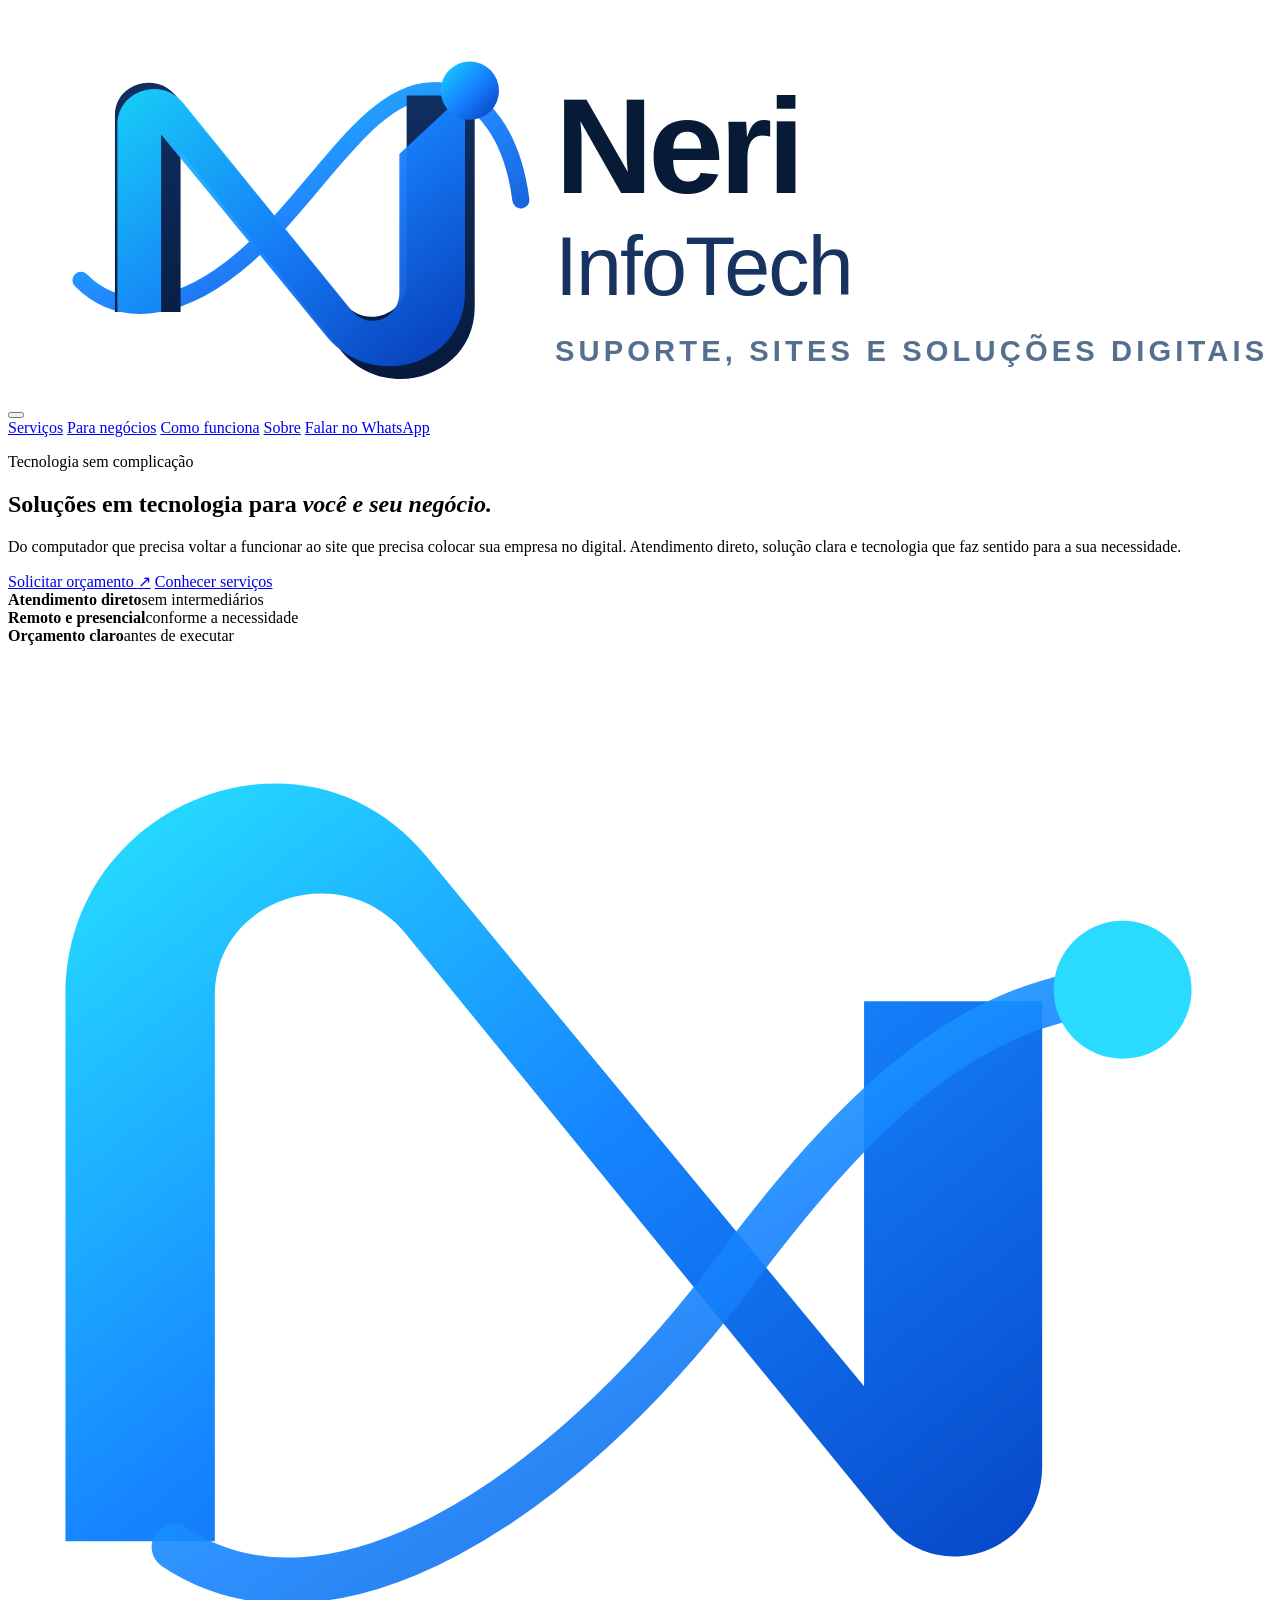
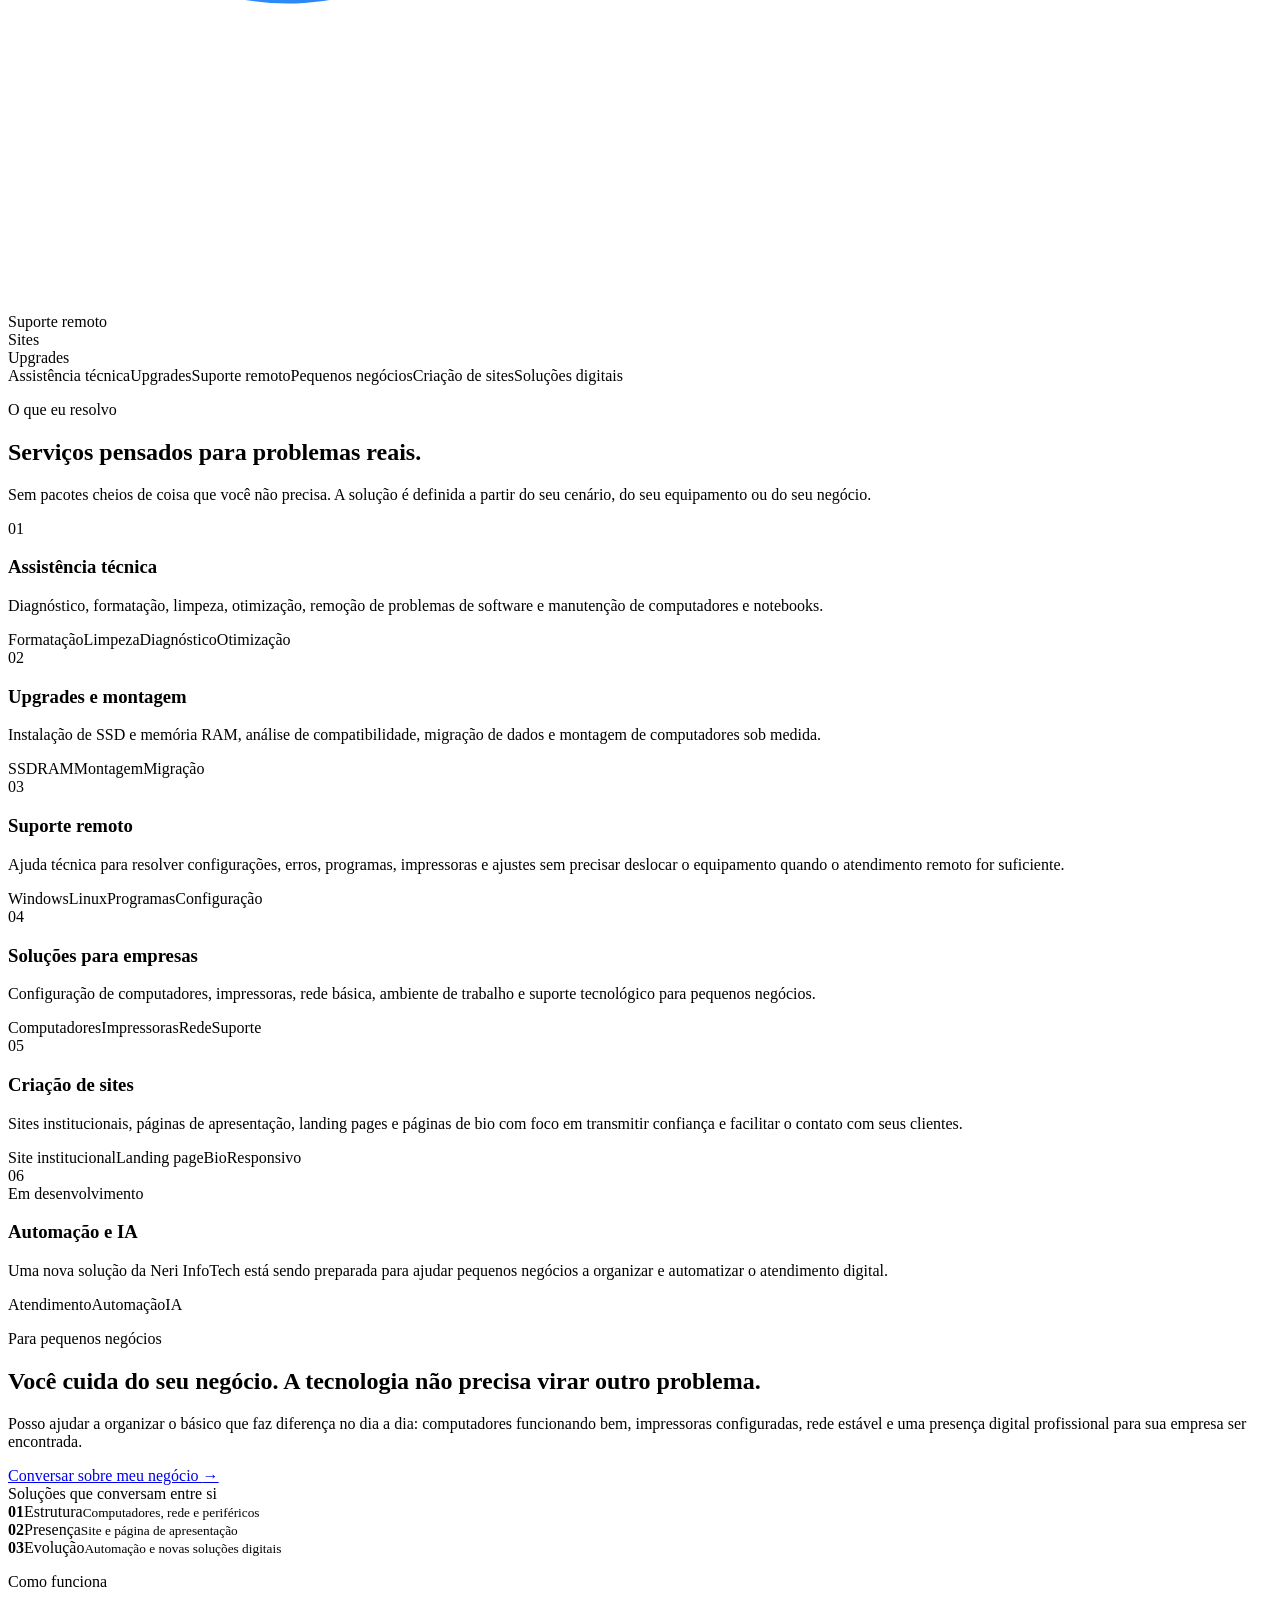
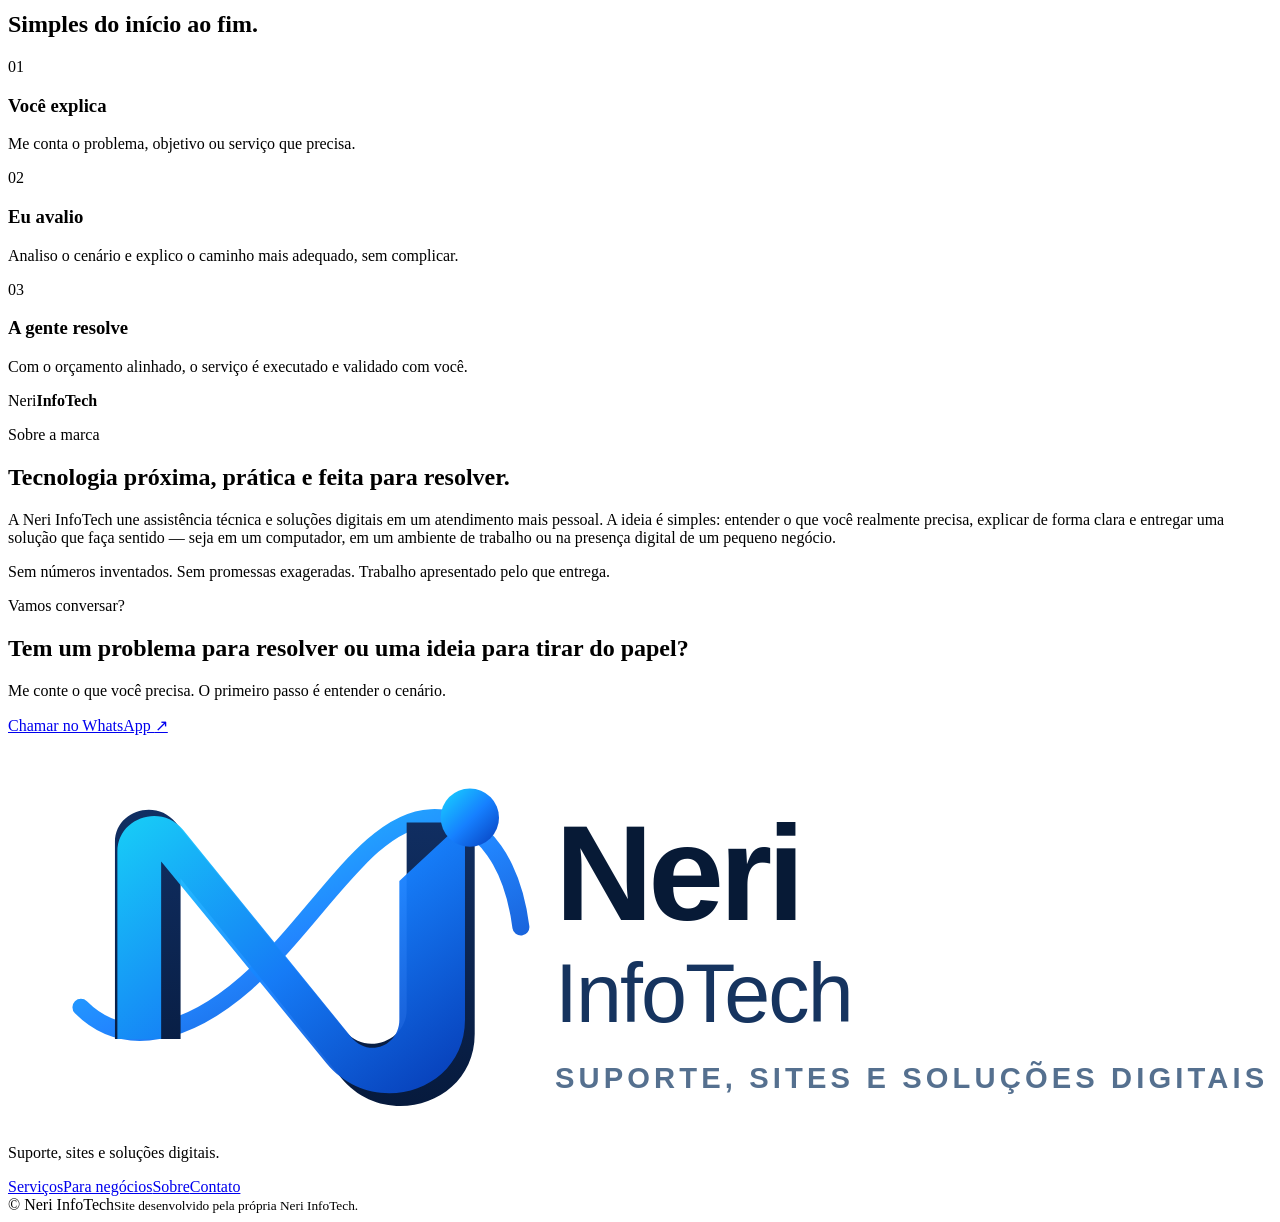
==== index.html @ f5962987 "feat: redesign Neri InfoTech homepage structure and content" ====
<!DOCTYPE html>
<html lang="pt-BR">
<head>
  <meta charset="UTF-8">
  <meta name="viewport" content="width=device-width, initial-scale=1.0">
  <title>Neri InfoTech | Suporte, sites e soluções digitais</title>
  <meta name="description" content="Assistência técnica, upgrades, suporte remoto, soluções para pequenos negócios e criação de sites. Tecnologia prática para você e seu negócio.">
  <meta name="theme-color" content="#07152f">
  <link rel="preconnect" href="https://fonts.googleapis.com">
  <link rel="preconnect" href="https://fonts.gstatic.com" crossorigin>
  <link href="https://fonts.googleapis.com/css2?family=Manrope:wght@400;500;600;700;800&family=Space+Grotesk:wght@500;600;700&display=swap" rel="stylesheet">
  <link rel="stylesheet" href="styles.css">
</head>
<body>
  <div class="scroll-progress" aria-hidden="true"></div>

  <header class="site-header" id="top">
    <div class="container nav-wrap">
      <a class="brand" href="#top" aria-label="Neri InfoTech - início">
        <img src="brand-mark.svg" alt="Neri InfoTech">
      </a>
      <button class="menu-toggle" aria-label="Abrir menu" aria-expanded="false">
        <span></span><span></span>
      </button>
      <nav class="nav" aria-label="Navegação principal">
        <a href="#servicos">Serviços</a>
        <a href="#negocios">Para negócios</a>
        <a href="#como-funciona">Como funciona</a>
        <a href="#sobre">Sobre</a>
        <a class="nav-cta" href="https://wa.me/5575999294419?text=Olá!%20Vi%20o%20site%20da%20Neri%20InfoTech%20e%20gostaria%20de%20conversar." target="_blank" rel="noopener">Falar no WhatsApp</a>
      </nav>
    </div>
  </header>

  <main>
    <section class="hero">
      <div class="hero-glow hero-glow-a" aria-hidden="true"></div>
      <div class="hero-glow hero-glow-b" aria-hidden="true"></div>
      <div class="container hero-grid">
        <div class="hero-copy reveal">
          <p class="eyebrow"><span></span> Tecnologia sem complicação</p>
          <h1>Soluções em tecnologia para <em>você e seu negócio.</em></h1>
          <p class="hero-text">Do computador que precisa voltar a funcionar ao site que precisa colocar sua empresa no digital. Atendimento direto, solução clara e tecnologia que faz sentido para a sua necessidade.</p>
          <div class="hero-actions">
            <a class="btn btn-primary" href="https://wa.me/5575999294419?text=Olá!%20Gostaria%20de%20solicitar%20um%20orçamento%20na%20Neri%20InfoTech." target="_blank" rel="noopener">Solicitar orçamento <span>↗</span></a>
            <a class="btn btn-ghost" href="#servicos">Conhecer serviços</a>
          </div>
          <div class="hero-meta" aria-label="Diferenciais">
            <div><strong>Atendimento direto</strong><span>sem intermediários</span></div>
            <div><strong>Remoto e presencial</strong><span>conforme a necessidade</span></div>
            <div><strong>Orçamento claro</strong><span>antes de executar</span></div>
          </div>
        </div>

        <div class="hero-visual reveal" data-delay="120">
          <div class="brand-orbit" aria-hidden="true">
            <div class="orbit-ring orbit-ring-1"></div>
            <div class="orbit-ring orbit-ring-2"></div>
            <div class="brand-core">
              <svg viewBox="0 0 220 220" role="img" aria-label="Símbolo Neri InfoTech">
                <defs>
                  <linearGradient id="heroN" x1="0" x2="1" y1="0" y2="1">
                    <stop offset="0" stop-color="#27e5ff"/>
                    <stop offset=".5" stop-color="#1685ff"/>
                    <stop offset="1" stop-color="#0647c8"/>
                  </linearGradient>
                </defs>
                <path d="M36 156V61c0-17 22-24 33-11l84 103c9 11 27 5 27-10V62h-31v67L73 37C52 11 10 27 10 61v95z" fill="url(#heroN)"/>
                <path d="M29 157c27 18 67-8 96-46 23-31 43-50 70-51" fill="none" stroke="url(#heroN)" stroke-width="8" stroke-linecap="round" opacity=".9"/>
                <circle cx="194" cy="60" r="12" fill="#28dbff"/>
              </svg>
            </div>
            <div class="float-chip chip-a">Suporte remoto</div>
            <div class="float-chip chip-b">Sites</div>
            <div class="float-chip chip-c">Upgrades</div>
          </div>
        </div>
      </div>
    </section>

    <section class="signal-strip" aria-label="Áreas de atuação">
      <div class="container signal-track">
        <span>Assistência técnica</span><i></i><span>Upgrades</span><i></i><span>Suporte remoto</span><i></i><span>Pequenos negócios</span><i></i><span>Criação de sites</span><i></i><span>Soluções digitais</span>
      </div>
    </section>

    <section class="section services" id="servicos">
      <div class="container">
        <div class="section-head reveal">
          <div><p class="eyebrow"><span></span> O que eu resolvo</p><h2>Serviços pensados para problemas reais.</h2></div>
          <p>Sem pacotes cheios de coisa que você não precisa. A solução é definida a partir do seu cenário, do seu equipamento ou do seu negócio.</p>
        </div>

        <div class="service-list">
          <article class="service-row reveal">
            <div class="service-number">01</div>
            <div class="service-main"><h3>Assistência técnica</h3><p>Diagnóstico, formatação, limpeza, otimização, remoção de problemas de software e manutenção de computadores e notebooks.</p></div>
            <div class="service-tags"><span>Formatação</span><span>Limpeza</span><span>Diagnóstico</span><span>Otimização</span></div>
          </article>
          <article class="service-row reveal">
            <div class="service-number">02</div>
            <div class="service-main"><h3>Upgrades e montagem</h3><p>Instalação de SSD e memória RAM, análise de compatibilidade, migração de dados e montagem de computadores sob medida.</p></div>
            <div class="service-tags"><span>SSD</span><span>RAM</span><span>Montagem</span><span>Migração</span></div>
          </article>
          <article class="service-row reveal">
            <div class="service-number">03</div>
            <div class="service-main"><h3>Suporte remoto</h3><p>Ajuda técnica para resolver configurações, erros, programas, impressoras e ajustes sem precisar deslocar o equipamento quando o atendimento remoto for suficiente.</p></div>
            <div class="service-tags"><span>Windows</span><span>Linux</span><span>Programas</span><span>Configuração</span></div>
          </article>
          <article class="service-row reveal">
            <div class="service-number">04</div>
            <div class="service-main"><h3>Soluções para empresas</h3><p>Configuração de computadores, impressoras, rede básica, ambiente de trabalho e suporte tecnológico para pequenos negócios.</p></div>
            <div class="service-tags"><span>Computadores</span><span>Impressoras</span><span>Rede</span><span>Suporte</span></div>
          </article>
          <article class="service-row reveal">
            <div class="service-number">05</div>
            <div class="service-main"><h3>Criação de sites</h3><p>Sites institucionais, páginas de apresentação, landing pages e páginas de bio com foco em transmitir confiança e facilitar o contato com seus clientes.</p></div>
            <div class="service-tags"><span>Site institucional</span><span>Landing page</span><span>Bio</span><span>Responsivo</span></div>
          </article>
          <article class="service-row reveal future-row">
            <div class="service-number">06</div>
            <div class="service-main"><div class="coming">Em desenvolvimento</div><h3>Automação e IA</h3><p>Uma nova solução da Neri InfoTech está sendo preparada para ajudar pequenos negócios a organizar e automatizar o atendimento digital.</p></div>
            <div class="service-tags"><span>Atendimento</span><span>Automação</span><span>IA</span></div>
          </article>
        </div>
      </div>
    </section>

    <section class="section business" id="negocios">
      <div class="container business-grid">
        <div class="business-copy reveal">
          <p class="eyebrow light"><span></span> Para pequenos negócios</p>
          <h2>Você cuida do seu negócio. A tecnologia não precisa virar outro problema.</h2>
          <p>Posso ajudar a organizar o básico que faz diferença no dia a dia: computadores funcionando bem, impressoras configuradas, rede estável e uma presença digital profissional para sua empresa ser encontrada.</p>
          <a class="text-link" href="https://wa.me/5575999294419?text=Olá!%20Tenho%20um%20pequeno%20negócio%20e%20quero%20entender%20como%20a%20Neri%20InfoTech%20pode%20me%20ajudar." target="_blank" rel="noopener">Conversar sobre meu negócio <span>→</span></a>
        </div>
        <div class="business-panel reveal" data-delay="100">
          <div class="panel-top"><span class="status-dot"></span> Soluções que conversam entre si</div>
          <div class="panel-flow">
            <div><b>01</b><span>Estrutura</span><small>Computadores, rede e periféricos</small></div>
            <div><b>02</b><span>Presença</span><small>Site e página de apresentação</small></div>
            <div><b>03</b><span>Evolução</span><small>Automação e novas soluções digitais</small></div>
          </div>
        </div>
      </div>
    </section>

    <section class="section process" id="como-funciona">
      <div class="container">
        <div class="section-head compact reveal"><div><p class="eyebrow"><span></span> Como funciona</p><h2>Simples do início ao fim.</h2></div></div>
        <div class="process-grid">
          <div class="process-item reveal"><span>01</span><h3>Você explica</h3><p>Me conta o problema, objetivo ou serviço que precisa.</p></div>
          <div class="process-item reveal" data-delay="70"><span>02</span><h3>Eu avalio</h3><p>Analiso o cenário e explico o caminho mais adequado, sem complicar.</p></div>
          <div class="process-item reveal" data-delay="140"><span>03</span><h3>A gente resolve</h3><p>Com o orçamento alinhado, o serviço é executado e validado com você.</p></div>
        </div>
      </div>
    </section>

    <section class="section about" id="sobre">
      <div class="container about-grid">
        <div class="about-kicker reveal"><span>Neri</span><strong>InfoTech</strong></div>
        <div class="about-copy reveal">
          <p class="eyebrow"><span></span> Sobre a marca</p>
          <h2>Tecnologia próxima, prática e feita para resolver.</h2>
          <p>A Neri InfoTech une assistência técnica e soluções digitais em um atendimento mais pessoal. A ideia é simples: entender o que você realmente precisa, explicar de forma clara e entregar uma solução que faça sentido — seja em um computador, em um ambiente de trabalho ou na presença digital de um pequeno negócio.</p>
          <p class="about-note">Sem números inventados. Sem promessas exageradas. Trabalho apresentado pelo que entrega.</p>
        </div>
      </div>
    </section>

    <section class="section cta-section" id="contato">
      <div class="container cta-card reveal">
        <div>
          <p class="eyebrow light"><span></span> Vamos conversar?</p>
          <h2>Tem um problema para resolver ou uma ideia para tirar do papel?</h2>
        </div>
        <div class="cta-side">
          <p>Me conte o que você precisa. O primeiro passo é entender o cenário.</p>
          <a class="btn btn-light" href="https://wa.me/5575999294419?text=Olá!%20Vi%20o%20site%20da%20Neri%20InfoTech%20e%20quero%20solicitar%20um%20orçamento." target="_blank" rel="noopener">Chamar no WhatsApp <span>↗</span></a>
        </div>
      </div>
    </section>
  </main>

  <footer class="footer">
    <div class="container footer-grid">
      <div class="footer-brand"><img src="brand-mark.svg" alt="Neri InfoTech"><p>Suporte, sites e soluções digitais.</p></div>
      <div class="footer-links"><a href="#servicos">Serviços</a><a href="#negocios">Para negócios</a><a href="#sobre">Sobre</a><a href="#contato">Contato</a></div>
      <div class="footer-copy"><span>© <span id="year"></span> Neri InfoTech</span><small>Site desenvolvido pela própria Neri InfoTech.</small></div>
    </div>
  </footer>

  <script src="script.js"></script>
</body>
</html>
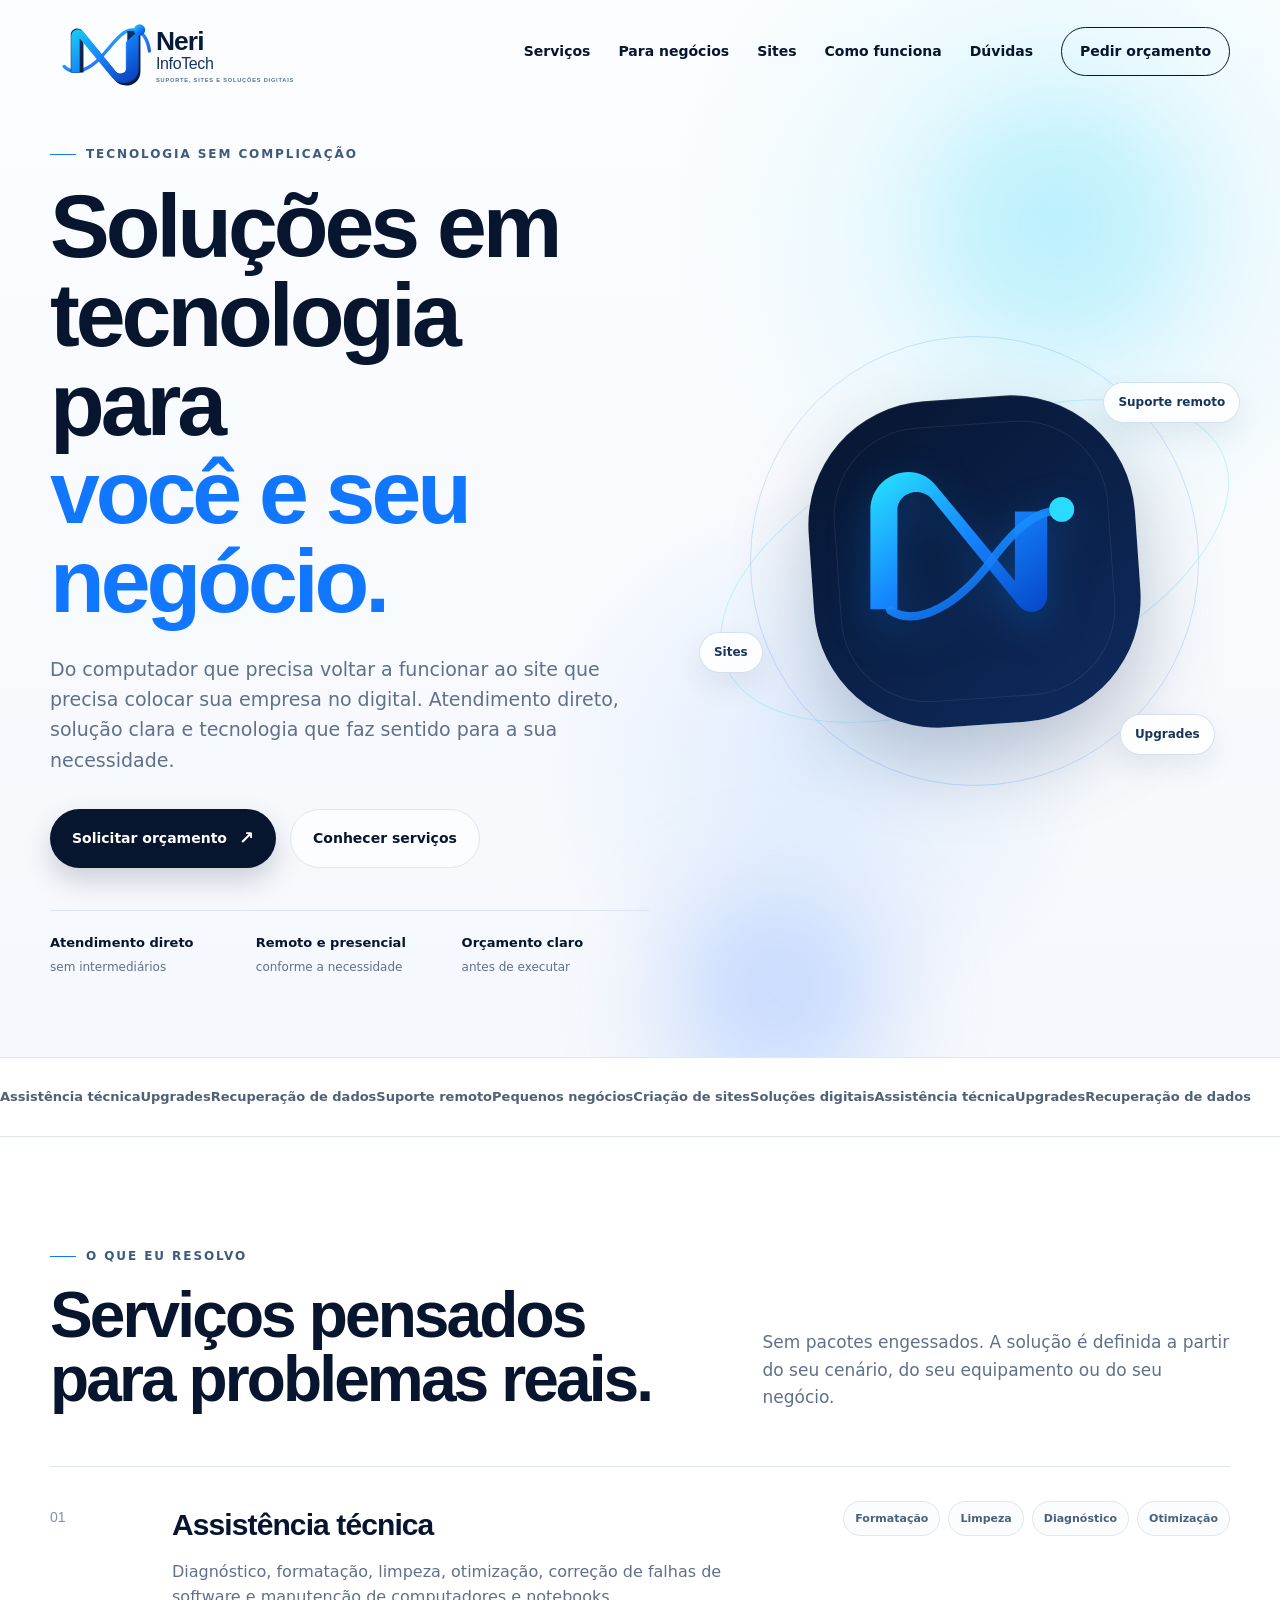
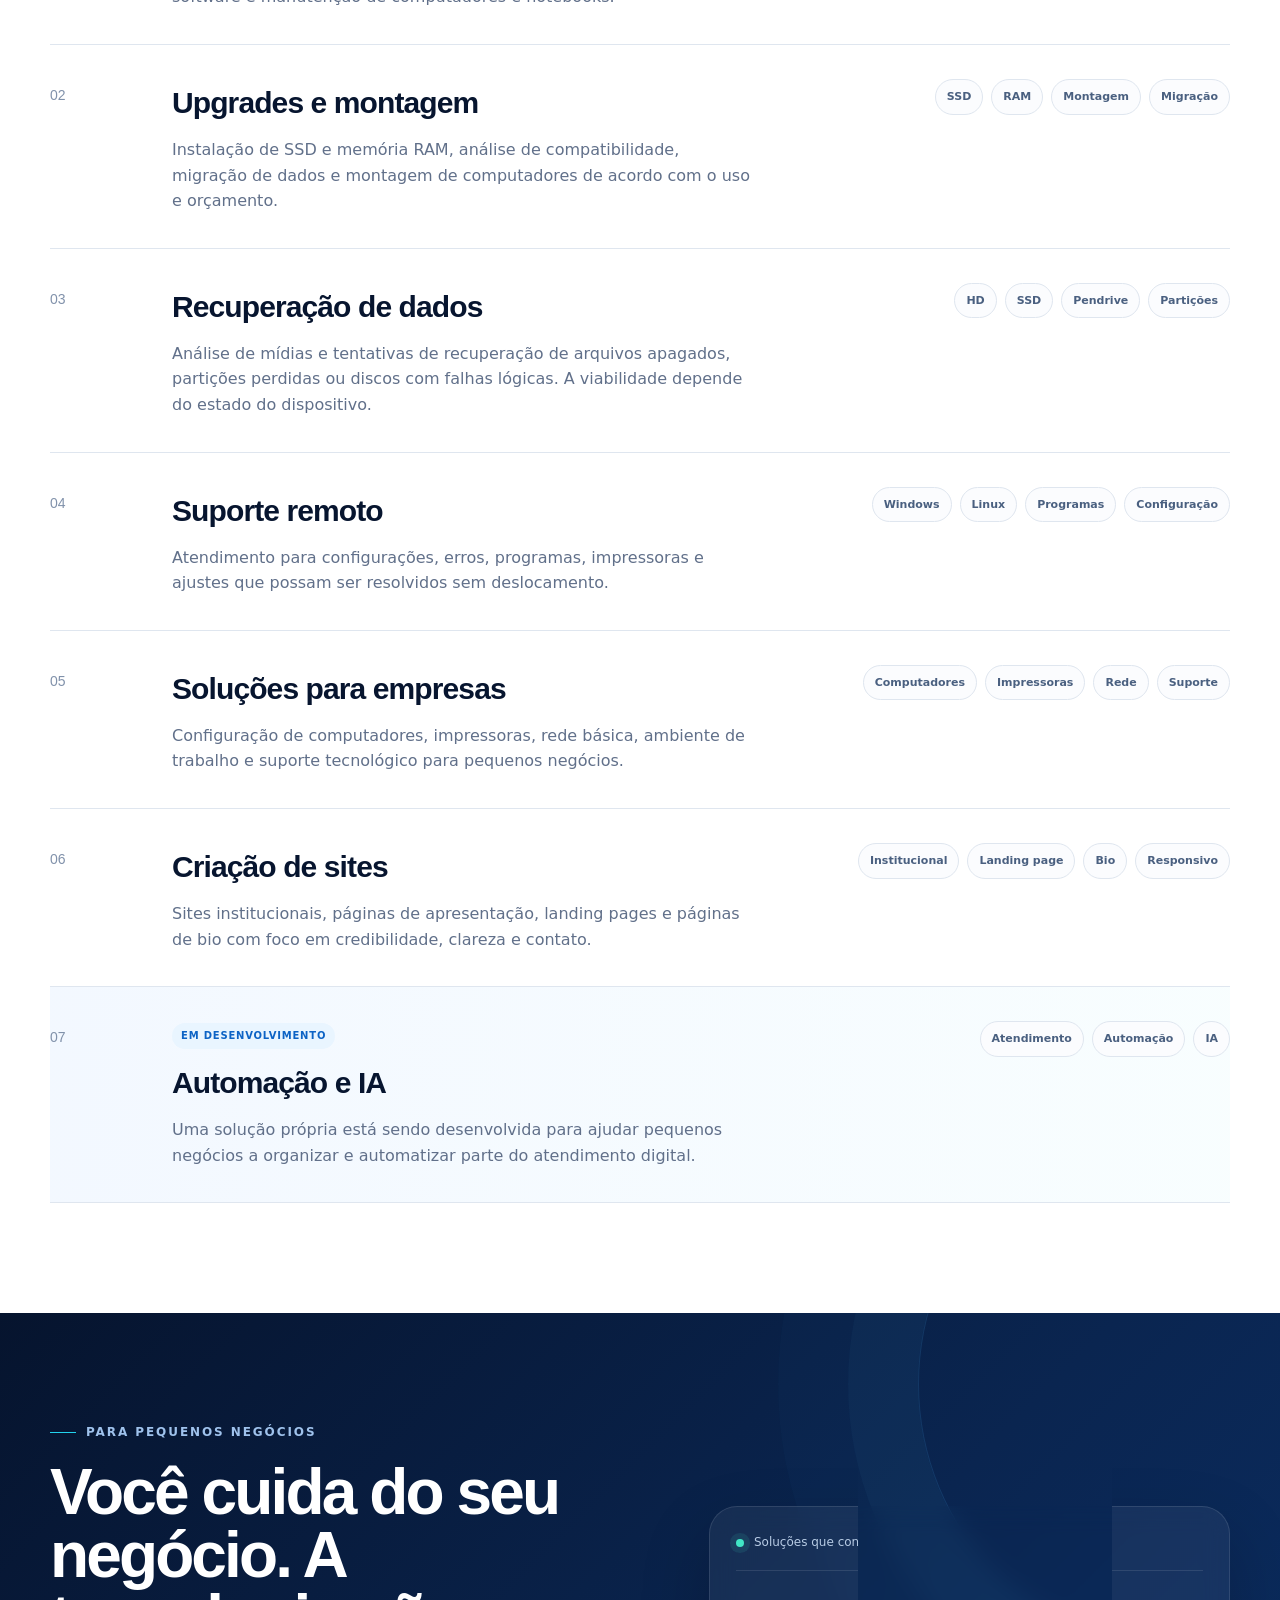
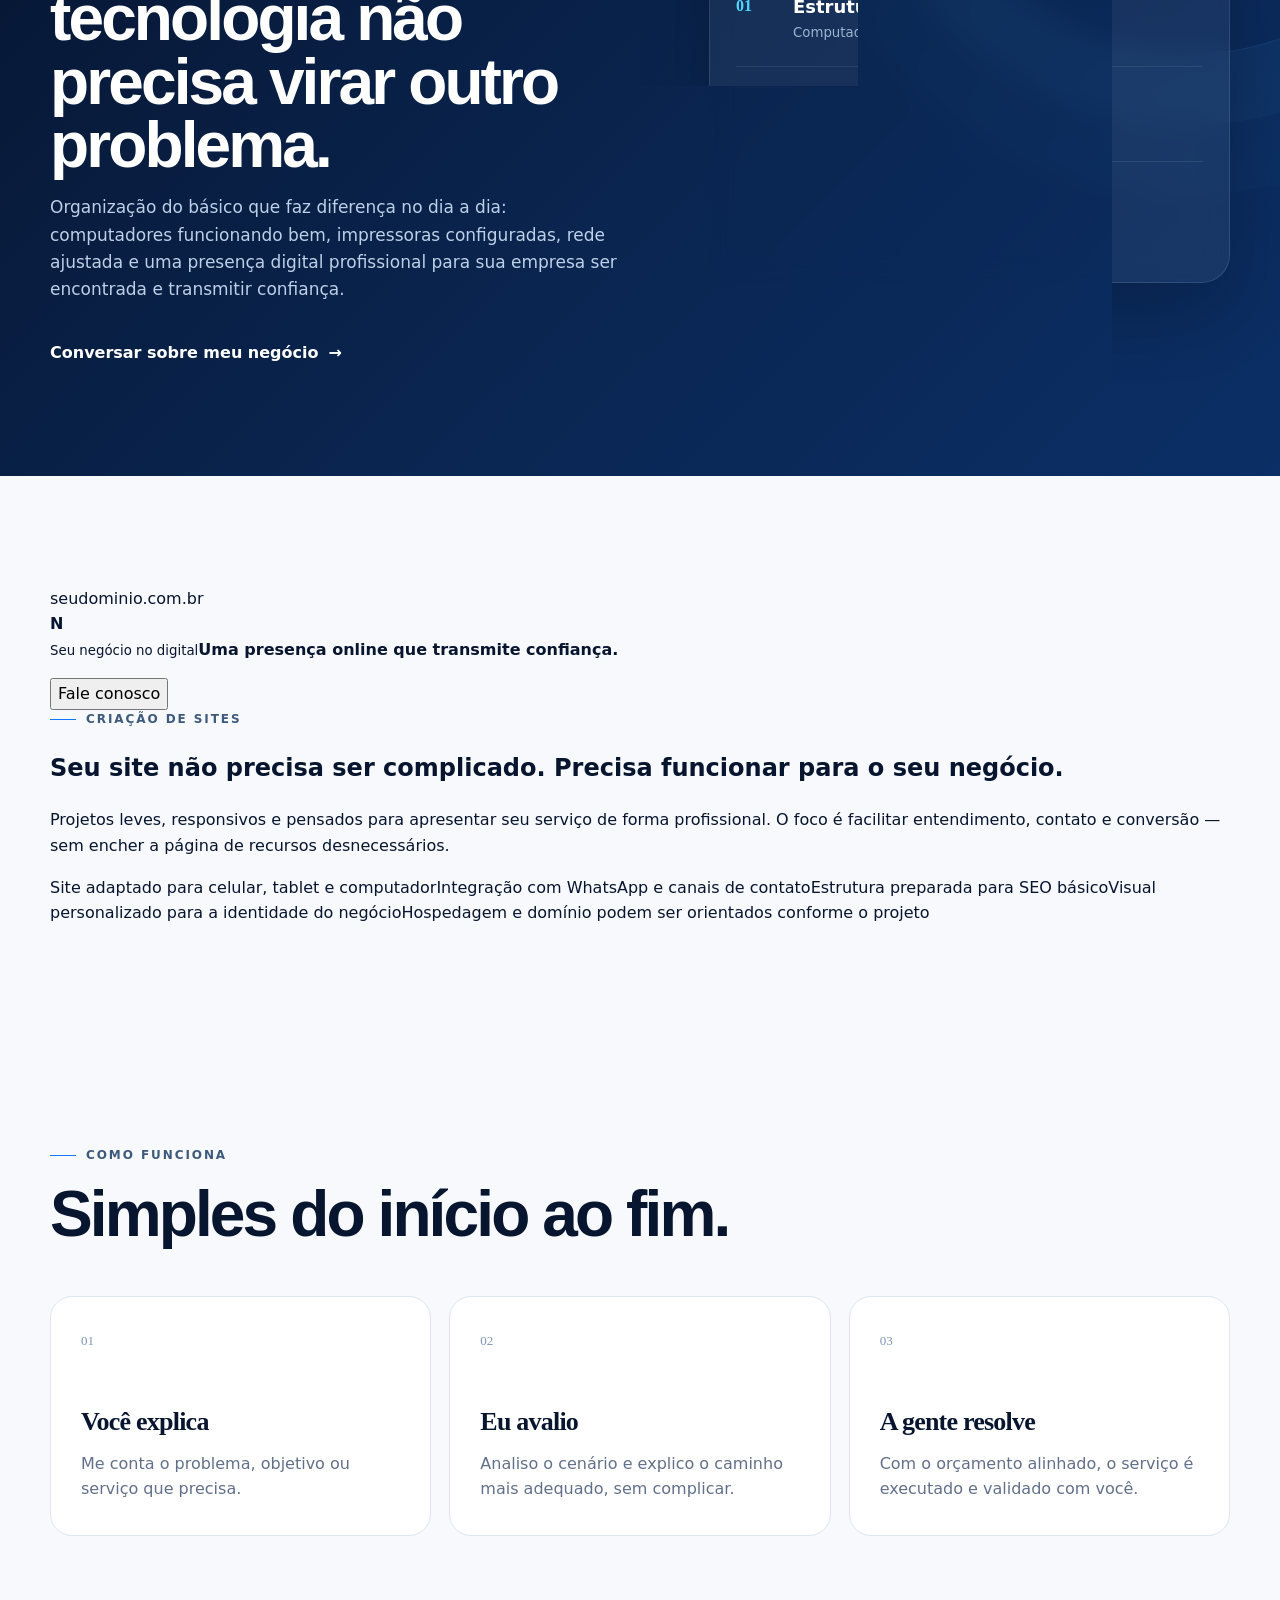
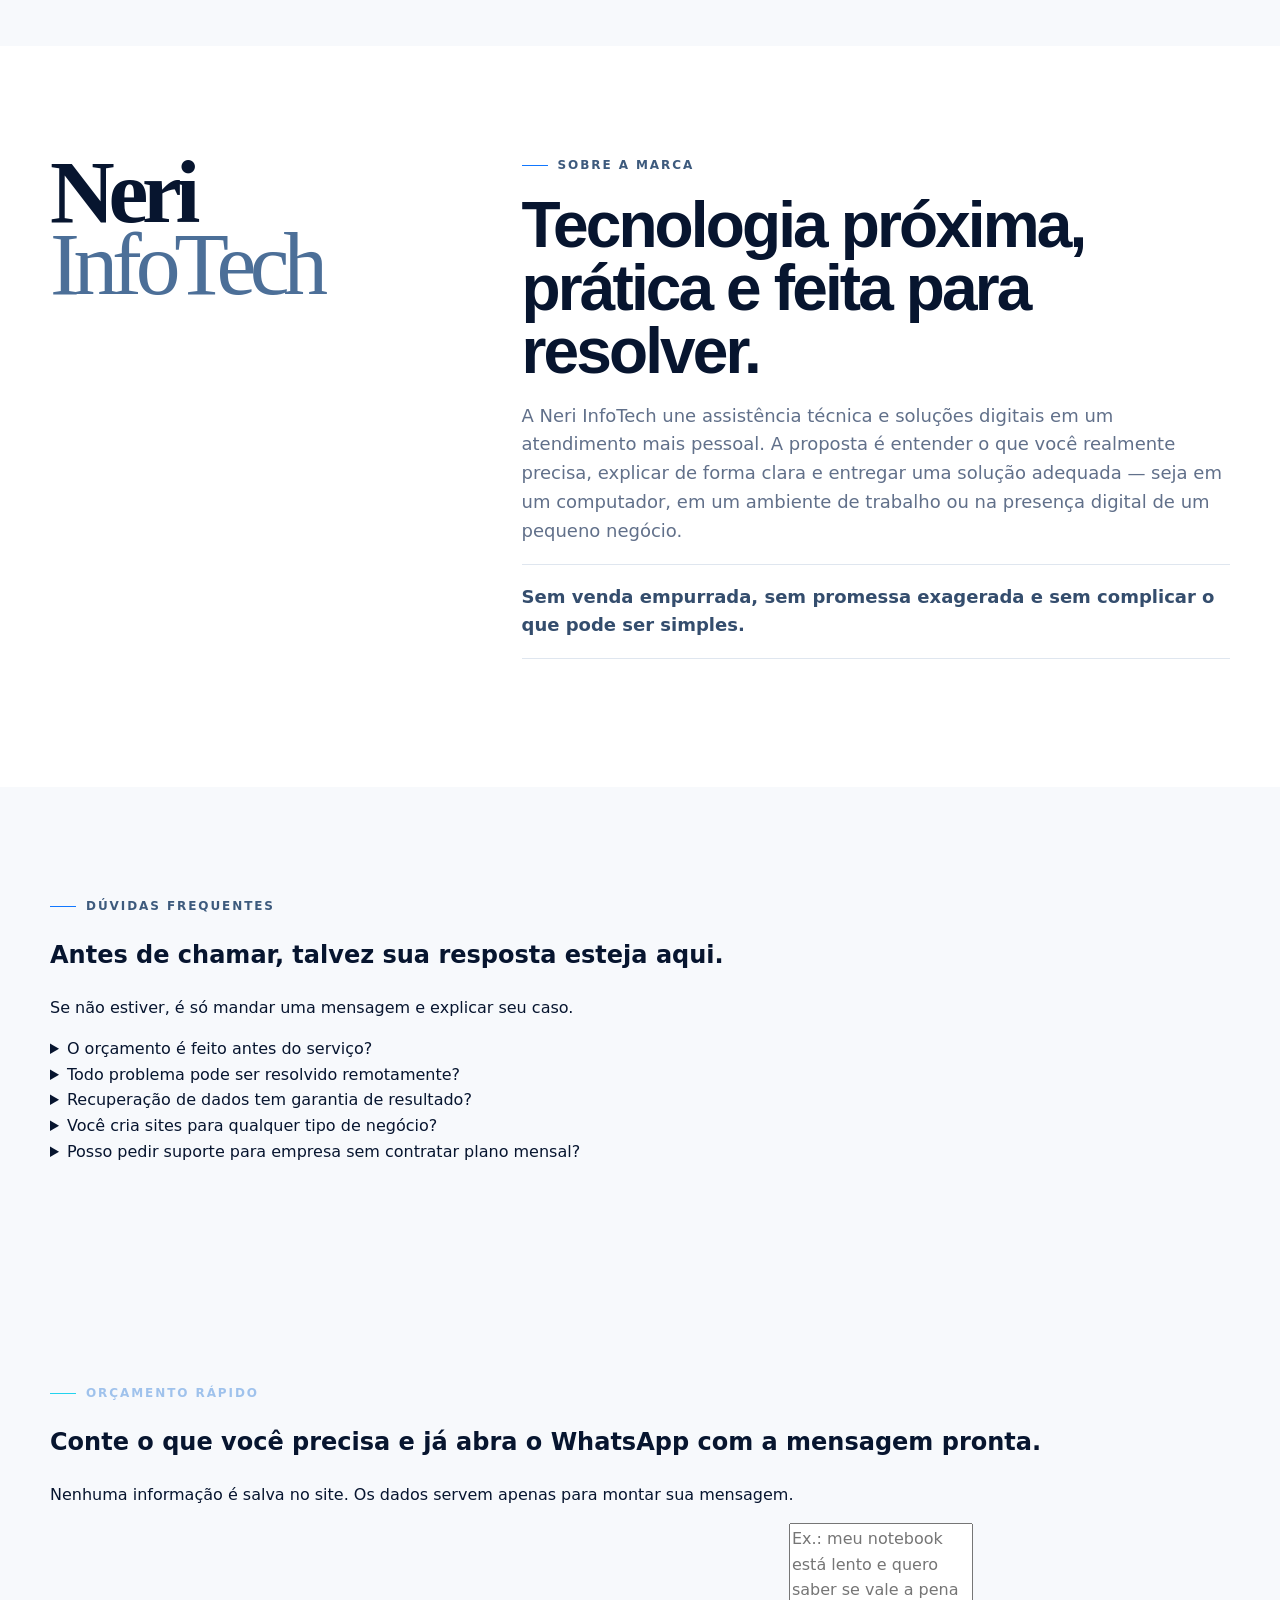
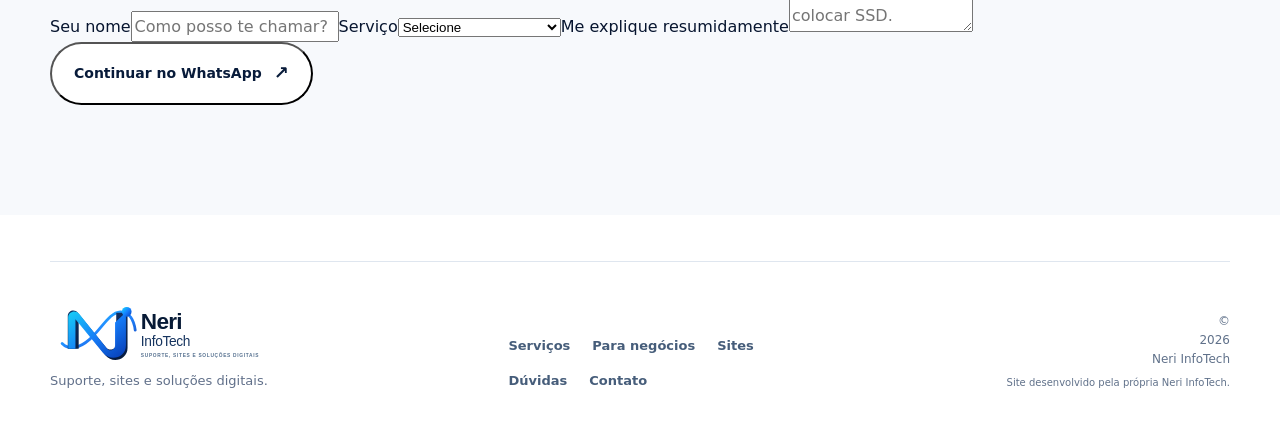
==== commit 0bfc993c: "Completa estrutura comercial, SEO, FAQ e orçamento guiado" ====
--- a/index.html
+++ b/index.html
@@ -4,36 +4,50 @@
   <meta charset="UTF-8">
   <meta name="viewport" content="width=device-width, initial-scale=1.0">
   <title>Neri InfoTech | Suporte, sites e soluções digitais</title>
-  <meta name="description" content="Assistência técnica, upgrades, suporte remoto, soluções para pequenos negócios e criação de sites. Tecnologia prática para você e seu negócio.">
+  <meta name="description" content="Assistência técnica, upgrades, recuperação de dados, suporte remoto, soluções para pequenos negócios e criação de sites. Tecnologia prática para você e seu negócio.">
   <meta name="theme-color" content="#07152f">
+  <meta property="og:title" content="Neri InfoTech | Suporte, sites e soluções digitais">
+  <meta property="og:description" content="Soluções em tecnologia para você e seu negócio: assistência, upgrades, suporte remoto, sites e soluções digitais.">
+  <meta property="og:type" content="website">
+  <meta property="og:locale" content="pt_BR">
+  <link rel="icon" href="brand-mark.svg" type="image/svg+xml">
   <link rel="preconnect" href="https://fonts.googleapis.com">
   <link rel="preconnect" href="https://fonts.gstatic.com" crossorigin>
   <link href="https://fonts.googleapis.com/css2?family=Manrope:wght@400;500;600;700;800&family=Space+Grotesk:wght@500;600;700&display=swap" rel="stylesheet">
   <link rel="stylesheet" href="styles.css">
+  <script type="application/ld+json">
+  {
+    "@context":"https://schema.org",
+    "@type":"ProfessionalService",
+    "name":"Neri InfoTech",
+    "description":"Assistência técnica, suporte remoto, upgrades, criação de sites e soluções digitais para pessoas e pequenos negócios.",
+    "url":"https://neriinfotech.netlify.app/",
+    "sameAs":[],
+    "areaServed":"Brasil"
+  }
+  </script>
 </head>
 <body>
   <div class="scroll-progress" aria-hidden="true"></div>
 
   <header class="site-header" id="top">
     <div class="container nav-wrap">
-      <a class="brand" href="#top" aria-label="Neri InfoTech - início">
-        <img src="brand-mark.svg" alt="Neri InfoTech">
-      </a>
-      <button class="menu-toggle" aria-label="Abrir menu" aria-expanded="false">
-        <span></span><span></span>
-      </button>
+      <a class="brand" href="#top" aria-label="Neri InfoTech - início"><img src="brand-mark.svg" alt="Neri InfoTech"></a>
+      <button class="menu-toggle" aria-label="Abrir menu" aria-expanded="false"><span></span><span></span></button>
       <nav class="nav" aria-label="Navegação principal">
         <a href="#servicos">Serviços</a>
         <a href="#negocios">Para negócios</a>
+        <a href="#sites">Sites</a>
         <a href="#como-funciona">Como funciona</a>
-        <a href="#sobre">Sobre</a>
-        <a class="nav-cta" href="https://wa.me/5575999294419?text=Olá!%20Vi%20o%20site%20da%20Neri%20InfoTech%20e%20gostaria%20de%20conversar." target="_blank" rel="noopener">Falar no WhatsApp</a>
+        <a href="#faq">Dúvidas</a>
+        <a class="nav-cta" href="#orcamento">Pedir orçamento</a>
       </nav>
     </div>
   </header>
 
   <main>
     <section class="hero">
+      <div class="hero-grid-pattern" aria-hidden="true"></div>
       <div class="hero-glow hero-glow-a" aria-hidden="true"></div>
       <div class="hero-glow hero-glow-b" aria-hidden="true"></div>
       <div class="container hero-grid">
@@ -42,7 +56,7 @@
           <h1>Soluções em tecnologia para <em>você e seu negócio.</em></h1>
           <p class="hero-text">Do computador que precisa voltar a funcionar ao site que precisa colocar sua empresa no digital. Atendimento direto, solução clara e tecnologia que faz sentido para a sua necessidade.</p>
           <div class="hero-actions">
-            <a class="btn btn-primary" href="https://wa.me/5575999294419?text=Olá!%20Gostaria%20de%20solicitar%20um%20orçamento%20na%20Neri%20InfoTech." target="_blank" rel="noopener">Solicitar orçamento <span>↗</span></a>
+            <a class="btn btn-primary" href="#orcamento">Solicitar orçamento <span>↗</span></a>
             <a class="btn btn-ghost" href="#servicos">Conhecer serviços</a>
           </div>
           <div class="hero-meta" aria-label="Diferenciais">
@@ -51,145 +65,62 @@
             <div><strong>Orçamento claro</strong><span>antes de executar</span></div>
           </div>
         </div>
-
         <div class="hero-visual reveal" data-delay="120">
           <div class="brand-orbit" aria-hidden="true">
-            <div class="orbit-ring orbit-ring-1"></div>
-            <div class="orbit-ring orbit-ring-2"></div>
+            <div class="orbit-ring orbit-ring-1"></div><div class="orbit-ring orbit-ring-2"></div>
             <div class="brand-core">
-              <svg viewBox="0 0 220 220" role="img" aria-label="Símbolo Neri InfoTech">
-                <defs>
-                  <linearGradient id="heroN" x1="0" x2="1" y1="0" y2="1">
-                    <stop offset="0" stop-color="#27e5ff"/>
-                    <stop offset=".5" stop-color="#1685ff"/>
-                    <stop offset="1" stop-color="#0647c8"/>
-                  </linearGradient>
-                </defs>
-                <path d="M36 156V61c0-17 22-24 33-11l84 103c9 11 27 5 27-10V62h-31v67L73 37C52 11 10 27 10 61v95z" fill="url(#heroN)"/>
-                <path d="M29 157c27 18 67-8 96-46 23-31 43-50 70-51" fill="none" stroke="url(#heroN)" stroke-width="8" stroke-linecap="round" opacity=".9"/>
-                <circle cx="194" cy="60" r="12" fill="#28dbff"/>
-              </svg>
+              <svg viewBox="0 0 220 220"><defs><linearGradient id="heroN" x1="0" x2="1" y1="0" y2="1"><stop offset="0" stop-color="#27e5ff"/><stop offset=".5" stop-color="#1685ff"/><stop offset="1" stop-color="#0647c8"/></linearGradient></defs><path d="M36 156V61c0-17 22-24 33-11l84 103c9 11 27 5 27-10V62h-31v67L73 37C52 11 10 27 10 61v95z" fill="url(#heroN)"/><path d="M29 157c27 18 67-8 96-46 23-31 43-50 70-51" fill="none" stroke="url(#heroN)" stroke-width="8" stroke-linecap="round" opacity=".9"/><circle cx="194" cy="60" r="12" fill="#28dbff"/></svg>
             </div>
-            <div class="float-chip chip-a">Suporte remoto</div>
-            <div class="float-chip chip-b">Sites</div>
-            <div class="float-chip chip-c">Upgrades</div>
+            <div class="float-chip chip-a">Suporte remoto</div><div class="float-chip chip-b">Sites</div><div class="float-chip chip-c">Upgrades</div>
           </div>
         </div>
       </div>
     </section>
 
-    <section class="signal-strip" aria-label="Áreas de atuação">
-      <div class="container signal-track">
-        <span>Assistência técnica</span><i></i><span>Upgrades</span><i></i><span>Suporte remoto</span><i></i><span>Pequenos negócios</span><i></i><span>Criação de sites</span><i></i><span>Soluções digitais</span>
-      </div>
-    </section>
+    <section class="signal-strip" aria-label="Áreas de atuação"><div class="signal-track"><div class="signal-track-inner"><span>Assistência técnica</span><i></i><span>Upgrades</span><i></i><span>Recuperação de dados</span><i></i><span>Suporte remoto</span><i></i><span>Pequenos negócios</span><i></i><span>Criação de sites</span><i></i><span>Soluções digitais</span><i></i><span>Assistência técnica</span><i></i><span>Upgrades</span><i></i><span>Recuperação de dados</span></div></div></section>
 
     <section class="section services" id="servicos">
       <div class="container">
         <div class="section-head reveal">
           <div><p class="eyebrow"><span></span> O que eu resolvo</p><h2>Serviços pensados para problemas reais.</h2></div>
-          <p>Sem pacotes cheios de coisa que você não precisa. A solução é definida a partir do seu cenário, do seu equipamento ou do seu negócio.</p>
+          <p>Sem pacotes engessados. A solução é definida a partir do seu cenário, do seu equipamento ou do seu negócio.</p>
         </div>
-
         <div class="service-list">
-          <article class="service-row reveal">
-            <div class="service-number">01</div>
-            <div class="service-main"><h3>Assistência técnica</h3><p>Diagnóstico, formatação, limpeza, otimização, remoção de problemas de software e manutenção de computadores e notebooks.</p></div>
-            <div class="service-tags"><span>Formatação</span><span>Limpeza</span><span>Diagnóstico</span><span>Otimização</span></div>
-          </article>
-          <article class="service-row reveal">
-            <div class="service-number">02</div>
-            <div class="service-main"><h3>Upgrades e montagem</h3><p>Instalação de SSD e memória RAM, análise de compatibilidade, migração de dados e montagem de computadores sob medida.</p></div>
-            <div class="service-tags"><span>SSD</span><span>RAM</span><span>Montagem</span><span>Migração</span></div>
-          </article>
-          <article class="service-row reveal">
-            <div class="service-number">03</div>
-            <div class="service-main"><h3>Suporte remoto</h3><p>Ajuda técnica para resolver configurações, erros, programas, impressoras e ajustes sem precisar deslocar o equipamento quando o atendimento remoto for suficiente.</p></div>
-            <div class="service-tags"><span>Windows</span><span>Linux</span><span>Programas</span><span>Configuração</span></div>
-          </article>
-          <article class="service-row reveal">
-            <div class="service-number">04</div>
-            <div class="service-main"><h3>Soluções para empresas</h3><p>Configuração de computadores, impressoras, rede básica, ambiente de trabalho e suporte tecnológico para pequenos negócios.</p></div>
-            <div class="service-tags"><span>Computadores</span><span>Impressoras</span><span>Rede</span><span>Suporte</span></div>
-          </article>
-          <article class="service-row reveal">
-            <div class="service-number">05</div>
-            <div class="service-main"><h3>Criação de sites</h3><p>Sites institucionais, páginas de apresentação, landing pages e páginas de bio com foco em transmitir confiança e facilitar o contato com seus clientes.</p></div>
-            <div class="service-tags"><span>Site institucional</span><span>Landing page</span><span>Bio</span><span>Responsivo</span></div>
-          </article>
-          <article class="service-row reveal future-row">
-            <div class="service-number">06</div>
-            <div class="service-main"><div class="coming">Em desenvolvimento</div><h3>Automação e IA</h3><p>Uma nova solução da Neri InfoTech está sendo preparada para ajudar pequenos negócios a organizar e automatizar o atendimento digital.</p></div>
-            <div class="service-tags"><span>Atendimento</span><span>Automação</span><span>IA</span></div>
-          </article>
+          <article class="service-row reveal"><div class="service-number">01</div><div class="service-main"><h3>Assistência técnica</h3><p>Diagnóstico, formatação, limpeza, otimização, correção de falhas de software e manutenção de computadores e notebooks.</p></div><div class="service-tags"><span>Formatação</span><span>Limpeza</span><span>Diagnóstico</span><span>Otimização</span></div></article>
+          <article class="service-row reveal"><div class="service-number">02</div><div class="service-main"><h3>Upgrades e montagem</h3><p>Instalação de SSD e memória RAM, análise de compatibilidade, migração de dados e montagem de computadores de acordo com o uso e orçamento.</p></div><div class="service-tags"><span>SSD</span><span>RAM</span><span>Montagem</span><span>Migração</span></div></article>
+          <article class="service-row reveal"><div class="service-number">03</div><div class="service-main"><h3>Recuperação de dados</h3><p>Análise de mídias e tentativas de recuperação de arquivos apagados, partições perdidas ou discos com falhas lógicas. A viabilidade depende do estado do dispositivo.</p></div><div class="service-tags"><span>HD</span><span>SSD</span><span>Pendrive</span><span>Partições</span></div></article>
+          <article class="service-row reveal"><div class="service-number">04</div><div class="service-main"><h3>Suporte remoto</h3><p>Atendimento para configurações, erros, programas, impressoras e ajustes que possam ser resolvidos sem deslocamento.</p></div><div class="service-tags"><span>Windows</span><span>Linux</span><span>Programas</span><span>Configuração</span></div></article>
+          <article class="service-row reveal"><div class="service-number">05</div><div class="service-main"><h3>Soluções para empresas</h3><p>Configuração de computadores, impressoras, rede básica, ambiente de trabalho e suporte tecnológico para pequenos negócios.</p></div><div class="service-tags"><span>Computadores</span><span>Impressoras</span><span>Rede</span><span>Suporte</span></div></article>
+          <article class="service-row reveal"><div class="service-number">06</div><div class="service-main"><h3>Criação de sites</h3><p>Sites institucionais, páginas de apresentação, landing pages e páginas de bio com foco em credibilidade, clareza e contato.</p></div><div class="service-tags"><span>Institucional</span><span>Landing page</span><span>Bio</span><span>Responsivo</span></div></article>
+          <article class="service-row reveal future-row"><div class="service-number">07</div><div class="service-main"><div class="coming">Em desenvolvimento</div><h3>Automação e IA</h3><p>Uma solução própria está sendo desenvolvida para ajudar pequenos negócios a organizar e automatizar parte do atendimento digital.</p></div><div class="service-tags"><span>Atendimento</span><span>Automação</span><span>IA</span></div></article>
         </div>
       </div>
     </section>
 
     <section class="section business" id="negocios">
       <div class="container business-grid">
-        <div class="business-copy reveal">
-          <p class="eyebrow light"><span></span> Para pequenos negócios</p>
-          <h2>Você cuida do seu negócio. A tecnologia não precisa virar outro problema.</h2>
-          <p>Posso ajudar a organizar o básico que faz diferença no dia a dia: computadores funcionando bem, impressoras configuradas, rede estável e uma presença digital profissional para sua empresa ser encontrada.</p>
-          <a class="text-link" href="https://wa.me/5575999294419?text=Olá!%20Tenho%20um%20pequeno%20negócio%20e%20quero%20entender%20como%20a%20Neri%20InfoTech%20pode%20me%20ajudar." target="_blank" rel="noopener">Conversar sobre meu negócio <span>→</span></a>
-        </div>
-        <div class="business-panel reveal" data-delay="100">
-          <div class="panel-top"><span class="status-dot"></span> Soluções que conversam entre si</div>
-          <div class="panel-flow">
-            <div><b>01</b><span>Estrutura</span><small>Computadores, rede e periféricos</small></div>
-            <div><b>02</b><span>Presença</span><small>Site e página de apresentação</small></div>
-            <div><b>03</b><span>Evolução</span><small>Automação e novas soluções digitais</small></div>
-          </div>
-        </div>
+        <div class="business-copy reveal"><p class="eyebrow light"><span></span> Para pequenos negócios</p><h2>Você cuida do seu negócio. A tecnologia não precisa virar outro problema.</h2><p>Organização do básico que faz diferença no dia a dia: computadores funcionando bem, impressoras configuradas, rede ajustada e uma presença digital profissional para sua empresa ser encontrada e transmitir confiança.</p><a class="text-link" href="#orcamento">Conversar sobre meu negócio <span>→</span></a></div>
+        <div class="business-panel reveal" data-delay="100"><div class="panel-top"><span class="status-dot"></span> Soluções que conversam entre si</div><div class="panel-flow"><div><b>01</b><span>Estrutura</span><small>Computadores, rede e periféricos</small></div><div><b>02</b><span>Presença</span><small>Site e página de apresentação</small></div><div><b>03</b><span>Evolução</span><small>Automação e novas soluções digitais</small></div></div></div>
       </div>
     </section>
 
-    <section class="section process" id="como-funciona">
-      <div class="container">
-        <div class="section-head compact reveal"><div><p class="eyebrow"><span></span> Como funciona</p><h2>Simples do início ao fim.</h2></div></div>
-        <div class="process-grid">
-          <div class="process-item reveal"><span>01</span><h3>Você explica</h3><p>Me conta o problema, objetivo ou serviço que precisa.</p></div>
-          <div class="process-item reveal" data-delay="70"><span>02</span><h3>Eu avalio</h3><p>Analiso o cenário e explico o caminho mais adequado, sem complicar.</p></div>
-          <div class="process-item reveal" data-delay="140"><span>03</span><h3>A gente resolve</h3><p>Com o orçamento alinhado, o serviço é executado e validado com você.</p></div>
-        </div>
+    <section class="section sites" id="sites">
+      <div class="container sites-grid">
+        <div class="sites-visual reveal"><div class="browser-card"><div class="browser-top"><i></i><i></i><i></i><span>seudominio.com.br</span></div><div class="browser-body"><div class="mini-nav"><b>N</b><span></span><span></span><span></span></div><div class="mini-hero"><small>Seu negócio no digital</small><strong>Uma presença online que transmite confiança.</strong><p></p><p></p><button>Fale conosco</button></div></div></div></div>
+        <div class="sites-copy reveal" data-delay="80"><p class="eyebrow"><span></span> Criação de sites</p><h2>Seu site não precisa ser complicado. Precisa funcionar para o seu negócio.</h2><p>Projetos leves, responsivos e pensados para apresentar seu serviço de forma profissional. O foco é facilitar entendimento, contato e conversão — sem encher a página de recursos desnecessários.</p><div class="check-list"><span>Site adaptado para celular, tablet e computador</span><span>Integração com WhatsApp e canais de contato</span><span>Estrutura preparada para SEO básico</span><span>Visual personalizado para a identidade do negócio</span><span>Hospedagem e domínio podem ser orientados conforme o projeto</span></div></div>
       </div>
     </section>
 
-    <section class="section about" id="sobre">
-      <div class="container about-grid">
-        <div class="about-kicker reveal"><span>Neri</span><strong>InfoTech</strong></div>
-        <div class="about-copy reveal">
-          <p class="eyebrow"><span></span> Sobre a marca</p>
-          <h2>Tecnologia próxima, prática e feita para resolver.</h2>
-          <p>A Neri InfoTech une assistência técnica e soluções digitais em um atendimento mais pessoal. A ideia é simples: entender o que você realmente precisa, explicar de forma clara e entregar uma solução que faça sentido — seja em um computador, em um ambiente de trabalho ou na presença digital de um pequeno negócio.</p>
-          <p class="about-note">Sem números inventados. Sem promessas exageradas. Trabalho apresentado pelo que entrega.</p>
-        </div>
-      </div>
-    </section>
+    <section class="section process" id="como-funciona"><div class="container"><div class="section-head compact reveal"><div><p class="eyebrow"><span></span> Como funciona</p><h2>Simples do início ao fim.</h2></div></div><div class="process-grid"><div class="process-item reveal"><span>01</span><h3>Você explica</h3><p>Me conta o problema, objetivo ou serviço que precisa.</p></div><div class="process-item reveal" data-delay="70"><span>02</span><h3>Eu avalio</h3><p>Analiso o cenário e explico o caminho mais adequado, sem complicar.</p></div><div class="process-item reveal" data-delay="140"><span>03</span><h3>A gente resolve</h3><p>Com o orçamento alinhado, o serviço é executado e validado com você.</p></div></div></div></section>
 
-    <section class="section cta-section" id="contato">
-      <div class="container cta-card reveal">
-        <div>
-          <p class="eyebrow light"><span></span> Vamos conversar?</p>
-          <h2>Tem um problema para resolver ou uma ideia para tirar do papel?</h2>
-        </div>
-        <div class="cta-side">
-          <p>Me conte o que você precisa. O primeiro passo é entender o cenário.</p>
-          <a class="btn btn-light" href="https://wa.me/5575999294419?text=Olá!%20Vi%20o%20site%20da%20Neri%20InfoTech%20e%20quero%20solicitar%20um%20orçamento." target="_blank" rel="noopener">Chamar no WhatsApp <span>↗</span></a>
-        </div>
-      </div>
-    </section>
+    <section class="section about" id="sobre"><div class="container about-grid"><div class="about-kicker reveal"><span>Neri</span><strong>InfoTech</strong></div><div class="about-copy reveal"><p class="eyebrow"><span></span> Sobre a marca</p><h2>Tecnologia próxima, prática e feita para resolver.</h2><p>A Neri InfoTech une assistência técnica e soluções digitais em um atendimento mais pessoal. A proposta é entender o que você realmente precisa, explicar de forma clara e entregar uma solução adequada — seja em um computador, em um ambiente de trabalho ou na presença digital de um pequeno negócio.</p><p class="about-note">Sem venda empurrada, sem promessa exagerada e sem complicar o que pode ser simples.</p></div></div></section>
+
+    <section class="section faq" id="faq"><div class="container faq-grid"><div class="faq-intro reveal"><p class="eyebrow"><span></span> Dúvidas frequentes</p><h2>Antes de chamar, talvez sua resposta esteja aqui.</h2><p>Se não estiver, é só mandar uma mensagem e explicar seu caso.</p></div><div class="faq-list reveal" data-delay="80"><details><summary>O orçamento é feito antes do serviço?</summary><p>Sim. Primeiro é feita a avaliação do cenário e o serviço é alinhado antes da execução. Em casos que exigem diagnóstico presencial ou análise técnica, isso é informado previamente.</p></details><details><summary>Todo problema pode ser resolvido remotamente?</summary><p>Não. O suporte remoto funciona muito bem para configurações, programas e parte dos problemas de software. Falhas físicas, limpeza, upgrades e alguns diagnósticos exigem atendimento presencial.</p></details><details><summary>Recuperação de dados tem garantia de resultado?</summary><p>Não é possível garantir recuperação antes da análise. O resultado depende do tipo de falha e do estado da mídia. Quanto menos o dispositivo for utilizado após a perda, melhor tende a ser a chance de recuperação.</p></details><details><summary>Você cria sites para qualquer tipo de negócio?</summary><p>O foco são sites institucionais, landing pages, páginas de bio e projetos de apresentação para profissionais e pequenos negócios. Projetos mais complexos são avaliados caso a caso.</p></details><details><summary>Posso pedir suporte para empresa sem contratar plano mensal?</summary><p>Sim. O atendimento pode ser pontual. Caso exista demanda recorrente, um formato contínuo pode ser avaliado depois.</p></details></div></div></section>
+
+    <section class="section quote" id="orcamento"><div class="container quote-card reveal"><div class="quote-copy"><p class="eyebrow light"><span></span> Orçamento rápido</p><h2>Conte o que você precisa e já abra o WhatsApp com a mensagem pronta.</h2><p>Nenhuma informação é salva no site. Os dados servem apenas para montar sua mensagem.</p></div><form class="quote-form" id="quoteForm"><label><span>Seu nome</span><input type="text" name="nome" placeholder="Como posso te chamar?" required maxlength="80"></label><label><span>Serviço</span><select name="servico" required><option value="">Selecione</option><option>Assistência técnica</option><option>Upgrade ou montagem</option><option>Recuperação de dados</option><option>Suporte remoto</option><option>Soluções para empresa</option><option>Criação de site</option><option>Outro</option></select></label><label class="full"><span>Me explique resumidamente</span><textarea name="mensagem" rows="4" placeholder="Ex.: meu notebook está lento e quero saber se vale a pena colocar SSD." required maxlength="700"></textarea></label><button class="btn btn-light full" type="submit">Continuar no WhatsApp <span>↗</span></button></form></div></section>
   </main>
 
-  <footer class="footer">
-    <div class="container footer-grid">
-      <div class="footer-brand"><img src="brand-mark.svg" alt="Neri InfoTech"><p>Suporte, sites e soluções digitais.</p></div>
-      <div class="footer-links"><a href="#servicos">Serviços</a><a href="#negocios">Para negócios</a><a href="#sobre">Sobre</a><a href="#contato">Contato</a></div>
-      <div class="footer-copy"><span>© <span id="year"></span> Neri InfoTech</span><small>Site desenvolvido pela própria Neri InfoTech.</small></div>
-    </div>
-  </footer>
-
+  <footer class="footer"><div class="container footer-grid"><div class="footer-brand"><img src="brand-mark.svg" alt="Neri InfoTech"><p>Suporte, sites e soluções digitais.</p></div><div class="footer-links"><a href="#servicos">Serviços</a><a href="#negocios">Para negócios</a><a href="#sites">Sites</a><a href="#faq">Dúvidas</a><a href="#orcamento">Contato</a></div><div class="footer-copy"><span>© <span id="year"></span> Neri InfoTech</span><small>Site desenvolvido pela própria Neri InfoTech.</small></div></div></footer>
   <script src="script.js"></script>
 </body>
 </html>
--- a/styles.css
+++ b/styles.css
@@ -0,0 +1,128 @@
+:root{
+  --bg:#f7f9fc;
+  --surface:#ffffff;
+  --ink:#07152f;
+  --muted:#61708a;
+  --line:#dfe6ef;
+  --blue:#1177ff;
+  --cyan:#22d3ee;
+  --navy:#07152f;
+  --navy-2:#0b2148;
+  --radius:28px;
+  --shadow:0 24px 60px rgba(15,36,70,.12);
+}
+
+*{box-sizing:border-box}
+html{scroll-behavior:smooth}
+body{
+  margin:0;
+  font-family:"Manrope",system-ui,sans-serif;
+  color:var(--ink);
+  background:var(--bg);
+  line-height:1.6;
+  overflow-x:hidden;
+}
+img,svg{display:block;max-width:100%}
+a{color:inherit}
+button,input,textarea{font:inherit}
+::selection{background:#bceeff;color:#061a3d}
+
+.container{width:min(1180px,calc(100% - 40px));margin:0 auto}
+.section{padding:110px 0}
+.scroll-progress{position:fixed;inset:0 auto auto 0;height:2px;width:0;background:linear-gradient(90deg,var(--blue),var(--cyan));z-index:9999}
+
+.site-header{position:fixed;inset:0 0 auto;z-index:1000;padding:14px 0;transition:.3s ease}
+.site-header.scrolled{background:rgba(247,249,252,.82);backdrop-filter:blur(18px);border-bottom:1px solid rgba(223,230,239,.75)}
+.nav-wrap{display:flex;align-items:center;justify-content:space-between;gap:32px}
+.brand img{width:245px;height:auto}
+.nav{display:flex;align-items:center;gap:28px;font-size:14px;font-weight:700}
+.nav a{text-decoration:none;position:relative}
+.nav>a:not(.nav-cta)::after{content:"";position:absolute;left:0;bottom:-7px;width:100%;height:1px;background:var(--ink);transform:scaleX(0);transform-origin:right;transition:transform .25s ease}
+.nav>a:hover::after{transform:scaleX(1);transform-origin:left}
+.nav-cta{padding:12px 18px;border:1px solid var(--ink);border-radius:999px;transition:.25s ease}
+.nav-cta:hover{background:var(--ink);color:#fff;transform:translateY(-1px)}
+.menu-toggle{display:none;border:0;background:none;padding:8px;cursor:pointer}
+.menu-toggle span{display:block;width:24px;height:2px;background:var(--ink);margin:5px 0;transition:.25s ease}
+
+.hero{position:relative;min-height:100vh;display:flex;align-items:center;padding:145px 0 80px;overflow:hidden;background:radial-gradient(circle at 82% 20%,rgba(34,211,238,.12),transparent 28%),radial-gradient(circle at 64% 72%,rgba(17,119,255,.10),transparent 25%),linear-gradient(180deg,#fbfdff 0%,#f5f8fc 100%)}
+.hero-grid{display:grid;grid-template-columns:1.08fr .92fr;gap:70px;align-items:center}
+.eyebrow{display:flex;align-items:center;gap:10px;margin:0 0 18px;text-transform:uppercase;letter-spacing:.16em;font-size:12px;font-weight:800;color:#3d5a7d}
+.eyebrow span{width:26px;height:1px;background:var(--blue)}
+.eyebrow.light{color:#9fc2ec}.eyebrow.light span{background:var(--cyan)}
+.hero h1,.section-head h2,.business h2,.about h2,.cta-card h2{font-family:"Space Grotesk",sans-serif;letter-spacing:-.045em;line-height:.99;margin:0}
+.hero h1{font-size:clamp(52px,7vw,92px);max-width:790px}
+.hero h1 em{font-style:normal;color:var(--blue);display:block}
+.hero-text{font-size:19px;color:var(--muted);max-width:680px;margin:28px 0 0}
+.hero-actions{display:flex;gap:14px;flex-wrap:wrap;margin:34px 0 42px}
+.btn{display:inline-flex;align-items:center;justify-content:center;gap:12px;text-decoration:none;border-radius:999px;padding:15px 22px;font-weight:800;font-size:14px;transition:.25s ease}
+.btn span{font-size:18px;transition:transform .25s ease}.btn:hover span{transform:translate(2px,-2px)}
+.btn-primary{background:var(--ink);color:white;box-shadow:0 12px 28px rgba(7,21,47,.18)}
+.btn-primary:hover{transform:translateY(-2px);box-shadow:0 16px 34px rgba(7,21,47,.22)}
+.btn-ghost{border:1px solid var(--line);background:rgba(255,255,255,.7)}
+.btn-ghost:hover{background:#fff;border-color:#c5d0df}
+.hero-meta{display:grid;grid-template-columns:repeat(3,1fr);gap:18px;border-top:1px solid var(--line);padding-top:22px;max-width:720px}
+.hero-meta strong,.hero-meta span{display:block}.hero-meta strong{font-size:13px}.hero-meta span{font-size:12px;color:var(--muted);margin-top:4px}
+
+.hero-visual{position:relative;min-height:560px;display:grid;place-items:center}
+.brand-orbit{position:relative;width:min(520px,100%);aspect-ratio:1;display:grid;place-items:center}
+.brand-core{position:relative;width:64%;aspect-ratio:1;border-radius:38%;display:grid;place-items:center;background:linear-gradient(145deg,#07152f,#0e2b5f);box-shadow:0 35px 80px rgba(8,38,85,.25),inset 0 1px 0 rgba(255,255,255,.08);transform:rotate(-4deg)}
+.brand-core::after{content:"";position:absolute;inset:8%;border-radius:32%;border:1px solid rgba(255,255,255,.08)}
+.brand-core svg{width:70%;filter:drop-shadow(0 14px 20px rgba(15,142,255,.25));transform:rotate(4deg)}
+.orbit-ring{position:absolute;border:1px solid rgba(17,119,255,.18);border-radius:50%}
+.orbit-ring-1{width:88%;height:88%;animation:spin 22s linear infinite}
+.orbit-ring-2{width:106%;height:52%;transform:rotate(-23deg);border-color:rgba(34,211,238,.22);animation:pulseOrbit 7s ease-in-out infinite}
+.float-chip{position:absolute;padding:10px 14px;border-radius:999px;background:rgba(255,255,255,.85);backdrop-filter:blur(14px);border:1px solid rgba(204,217,233,.8);box-shadow:0 12px 28px rgba(33,61,104,.09);font-size:12px;font-weight:800;color:#1a355b}
+.chip-a{top:15%;right:-2%}.chip-b{left:-4%;bottom:28%}.chip-c{right:3%;bottom:12%}
+@keyframes spin{to{transform:rotate(360deg)}}
+@keyframes pulseOrbit{0%,100%{transform:rotate(-23deg) scale(1);opacity:.65}50%{transform:rotate(-23deg) scale(1.035);opacity:1}}
+.hero-glow{position:absolute;border-radius:50%;filter:blur(55px);opacity:.42;pointer-events:none}.hero-glow-a{width:260px;height:260px;background:#8ce8ff;right:7%;top:9%}.hero-glow-b{width:220px;height:220px;background:#8db3ff;left:52%;bottom:-5%}
+
+.signal-strip{border-top:1px solid var(--line);border-bottom:1px solid var(--line);background:#fff;overflow:hidden}
+.signal-track{min-height:78px;display:flex;align-items:center;justify-content:space-between;gap:22px;font-size:13px;font-weight:800;color:#4f6078;white-space:nowrap}
+.signal-track i{width:4px;height:4px;border-radius:50%;background:#9db2cb}
+
+.section-head{display:grid;grid-template-columns:1.15fr .85fr;gap:80px;align-items:end;margin-bottom:55px}
+.section-head.compact{grid-template-columns:1fr;margin-bottom:50px}
+.section-head h2,.business h2,.about h2,.cta-card h2{font-size:clamp(40px,5vw,68px)}
+.section-head>p{margin:0;color:var(--muted);font-size:17px;max-width:530px}
+
+.services{background:#fff}
+.service-list{border-top:1px solid var(--line)}
+.service-row{display:grid;grid-template-columns:80px 1.15fr .85fr;gap:42px;align-items:start;padding:34px 0;border-bottom:1px solid var(--line);transition:.25s ease}
+.service-row:hover{padding-left:12px;padding-right:12px;background:linear-gradient(90deg,rgba(17,119,255,.035),transparent)}
+.service-number{font-family:"Space Grotesk",sans-serif;font-size:14px;color:#8091aa;padding-top:5px}
+.service-main h3{font-family:"Space Grotesk",sans-serif;font-size:30px;letter-spacing:-.03em;margin:0 0 10px}.service-main p{margin:0;color:var(--muted);max-width:610px}
+.service-tags{display:flex;gap:8px;flex-wrap:wrap;justify-content:flex-end}.service-tags span{border:1px solid var(--line);border-radius:999px;padding:8px 11px;font-size:11px;font-weight:800;color:#4a6080;background:#fbfcfe}
+.coming{display:inline-flex;background:#e9f5ff;color:#0d63c5;border-radius:999px;padding:5px 9px;font-size:10px;font-weight:900;letter-spacing:.08em;text-transform:uppercase;margin-bottom:10px}
+.future-row{background:linear-gradient(90deg,rgba(17,119,255,.05),rgba(34,211,238,.03))}
+
+.business{background:linear-gradient(135deg,#06142e 0%,#0a2550 55%,#0b2f66 100%);color:#fff;position:relative;overflow:hidden}
+.business::after{content:"";position:absolute;width:540px;height:540px;border:1px solid rgba(80,182,255,.14);border-radius:50%;right:-180px;top:-200px;box-shadow:0 0 0 70px rgba(80,182,255,.035),0 0 0 140px rgba(80,182,255,.02)}
+.business-grid{display:grid;grid-template-columns:1fr .9fr;gap:80px;align-items:center;position:relative;z-index:1}
+.business-copy>p:not(.eyebrow){color:#bdd0e7;font-size:17px;max-width:650px}.text-link{display:inline-flex;gap:10px;align-items:center;color:#fff;text-decoration:none;font-weight:800;margin-top:20px}.text-link span{transition:.25s}.text-link:hover span{transform:translateX(4px)}
+.business-panel{border:1px solid rgba(255,255,255,.11);background:rgba(255,255,255,.055);backdrop-filter:blur(12px);border-radius:var(--radius);padding:26px;box-shadow:0 30px 70px rgba(0,0,0,.2)}
+.panel-top{display:flex;align-items:center;gap:10px;font-size:12px;color:#b8cce5;border-bottom:1px solid rgba(255,255,255,.1);padding-bottom:18px}.status-dot{width:8px;height:8px;border-radius:50%;background:#41e6c5;box-shadow:0 0 0 6px rgba(65,230,197,.1)}
+.panel-flow>div{display:grid;grid-template-columns:45px 1fr;column-gap:12px;padding:22px 0;border-bottom:1px solid rgba(255,255,255,.08)}.panel-flow>div:last-child{border-bottom:0}.panel-flow b{grid-row:1/3;color:#51d8ff;font-family:"Space Grotesk"}.panel-flow span{font-size:18px;font-weight:800}.panel-flow small{color:#9bb3d0}
+
+.process{background:#f7f9fc}.process-grid{display:grid;grid-template-columns:repeat(3,1fr);gap:18px}.process-item{background:#fff;border:1px solid var(--line);border-radius:22px;padding:30px;min-height:240px;transition:.25s ease}.process-item:hover{transform:translateY(-5px);box-shadow:var(--shadow)}.process-item>span{font-family:"Space Grotesk";color:#7f96b2;font-size:13px}.process-item h3{font-family:"Space Grotesk";font-size:26px;letter-spacing:-.03em;margin:48px 0 8px}.process-item p{color:var(--muted);margin:0}
+
+.about{background:#fff}.about-grid{display:grid;grid-template-columns:.7fr 1.3fr;gap:90px;align-items:start}.about-kicker{position:sticky;top:150px;font-family:"Space Grotesk";font-size:clamp(58px,7vw,94px);letter-spacing:-.07em;line-height:.8}.about-kicker span,.about-kicker strong{display:block}.about-kicker span{font-weight:700;color:#07152f}.about-kicker strong{font-weight:500;color:#4c6f98}.about-copy>p:not(.eyebrow){font-size:18px;color:var(--muted);max-width:760px}.about-note{padding:18px 0;border-top:1px solid var(--line);border-bottom:1px solid var(--line);font-weight:700;color:#344d6d!important}
+
+.cta-section{padding-top:40px;background:#fff}.cta-card{background:linear-gradient(135deg,#07152f,#0b2c61);color:#fff;border-radius:34px;padding:64px;display:grid;grid-template-columns:1.1fr .9fr;gap:70px;align-items:end;position:relative;overflow:hidden}.cta-card::after{content:"";position:absolute;width:300px;height:300px;border-radius:50%;background:radial-gradient(circle,rgba(34,211,238,.22),transparent 65%);right:-40px;top:-90px}.cta-side{position:relative;z-index:1}.cta-side p{color:#c3d4e9;margin:0 0 24px}.btn-light{background:#fff;color:#081b3a}.btn-light:hover{transform:translateY(-2px)}
+
+.footer{background:#fff;padding:46px 0 50px}.footer-grid{display:grid;grid-template-columns:1.1fr .8fr 1fr;gap:45px;align-items:end;border-top:1px solid var(--line);padding-top:36px}.footer-brand img{width:210px}.footer-brand p{font-size:13px;color:var(--muted);margin:8px 0 0}.footer-links{display:flex;flex-wrap:wrap;gap:14px 22px}.footer-links a{text-decoration:none;font-size:13px;font-weight:700;color:#465d7a}.footer-copy{text-align:right;color:#60718a;font-size:12px}.footer-copy span,.footer-copy small{display:block}.footer-copy small{margin-top:6px}
+
+.reveal{opacity:0;transform:translateY(24px);transition:opacity .7s cubic-bezier(.2,.7,.2,1),transform .7s cubic-bezier(.2,.7,.2,1)}.reveal.is-visible{opacity:1;transform:none}
+
+@media(max-width:980px){
+  .nav{position:fixed;inset:72px 18px auto;background:#fff;border:1px solid var(--line);border-radius:22px;box-shadow:var(--shadow);padding:18px;display:flex;flex-direction:column;align-items:stretch;gap:4px;opacity:0;pointer-events:none;transform:translateY(-10px);transition:.25s ease}.nav.open{opacity:1;pointer-events:auto;transform:none}.nav a{padding:12px}.nav-cta{text-align:center}.menu-toggle{display:block}.brand img{width:205px}
+  .hero{min-height:auto}.hero-grid,.business-grid,.about-grid,.cta-card{grid-template-columns:1fr}.hero-grid{gap:20px}.hero-visual{min-height:460px}.hero-meta{grid-template-columns:1fr;gap:12px}.signal-track{overflow:auto;justify-content:flex-start;padding:0 4px}.section-head{grid-template-columns:1fr;gap:22px}.service-row{grid-template-columns:55px 1fr}.service-tags{grid-column:2;justify-content:flex-start}.about-kicker{position:relative;top:auto}.footer-grid{grid-template-columns:1fr 1fr}.footer-copy{text-align:left;grid-column:1/-1}
+}
+
+@media(max-width:640px){
+  .container{width:min(100% - 28px,1180px)}.section{padding:82px 0}.site-header{padding:10px 0}.brand img{width:170px}.hero{padding-top:120px}.hero h1{font-size:48px}.hero-text{font-size:17px}.hero-actions{flex-direction:column;align-items:stretch}.btn{width:100%}.hero-visual{min-height:360px}.brand-orbit{width:320px}.float-chip{font-size:10px;padding:8px 10px}.chip-a{right:0}.chip-b{left:0}.chip-c{right:0}.signal-track{min-height:66px}.section-head h2,.business h2,.about h2,.cta-card h2{font-size:42px}.service-row{grid-template-columns:1fr;gap:14px;padding:26px 0}.service-number{padding:0}.service-tags{grid-column:auto}.service-main h3{font-size:26px}.process-grid{grid-template-columns:1fr}.process-item{min-height:auto}.process-item h3{margin-top:30px}.business-grid{gap:42px}.about-grid{gap:42px}.about-kicker{font-size:64px}.cta-card{padding:34px 24px;gap:35px;border-radius:26px}.footer-grid{grid-template-columns:1fr}.footer-copy{grid-column:auto}.footer-links{margin:5px 0 10px}
+}
+
+@media(prefers-reduced-motion:reduce){
+  html{scroll-behavior:auto}.reveal{opacity:1;transform:none;transition:none}.orbit-ring-1,.orbit-ring-2{animation:none}.btn,.service-row,.process-item,.text-link span{transition:none}
+}
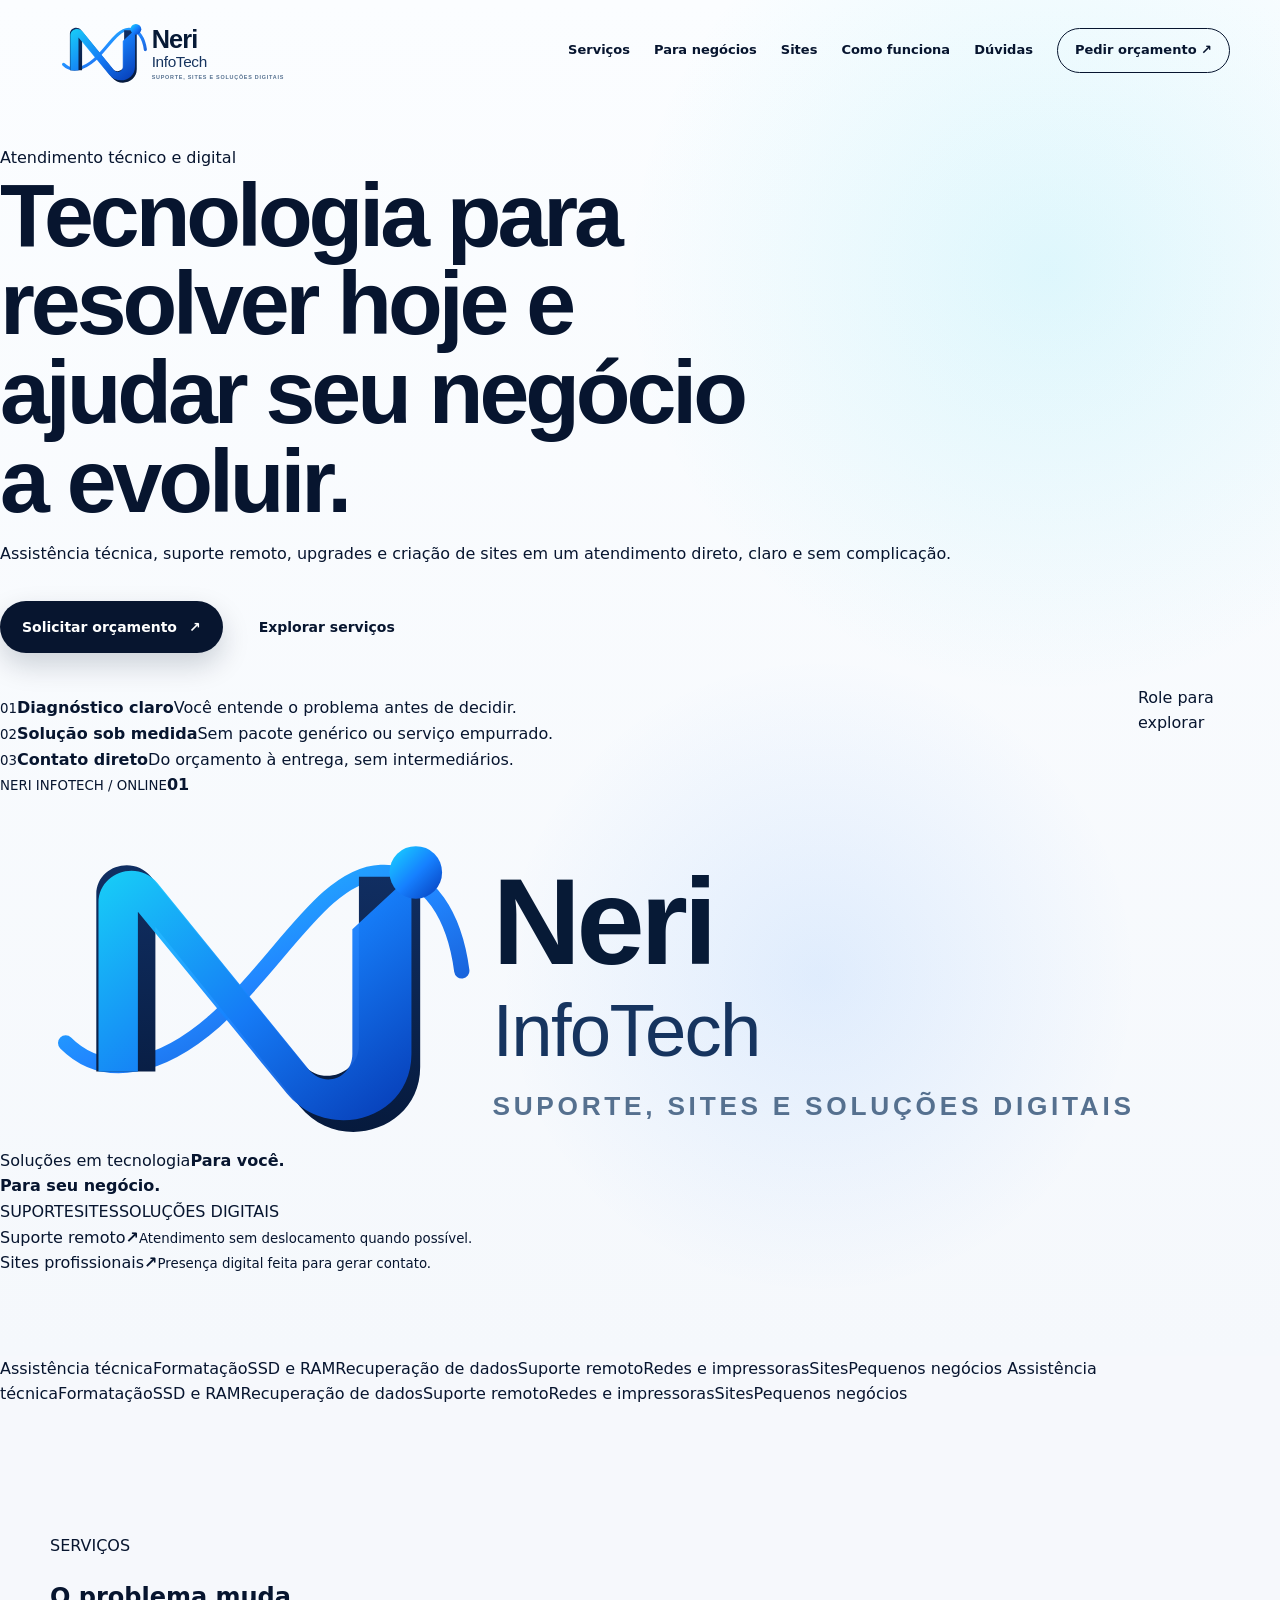
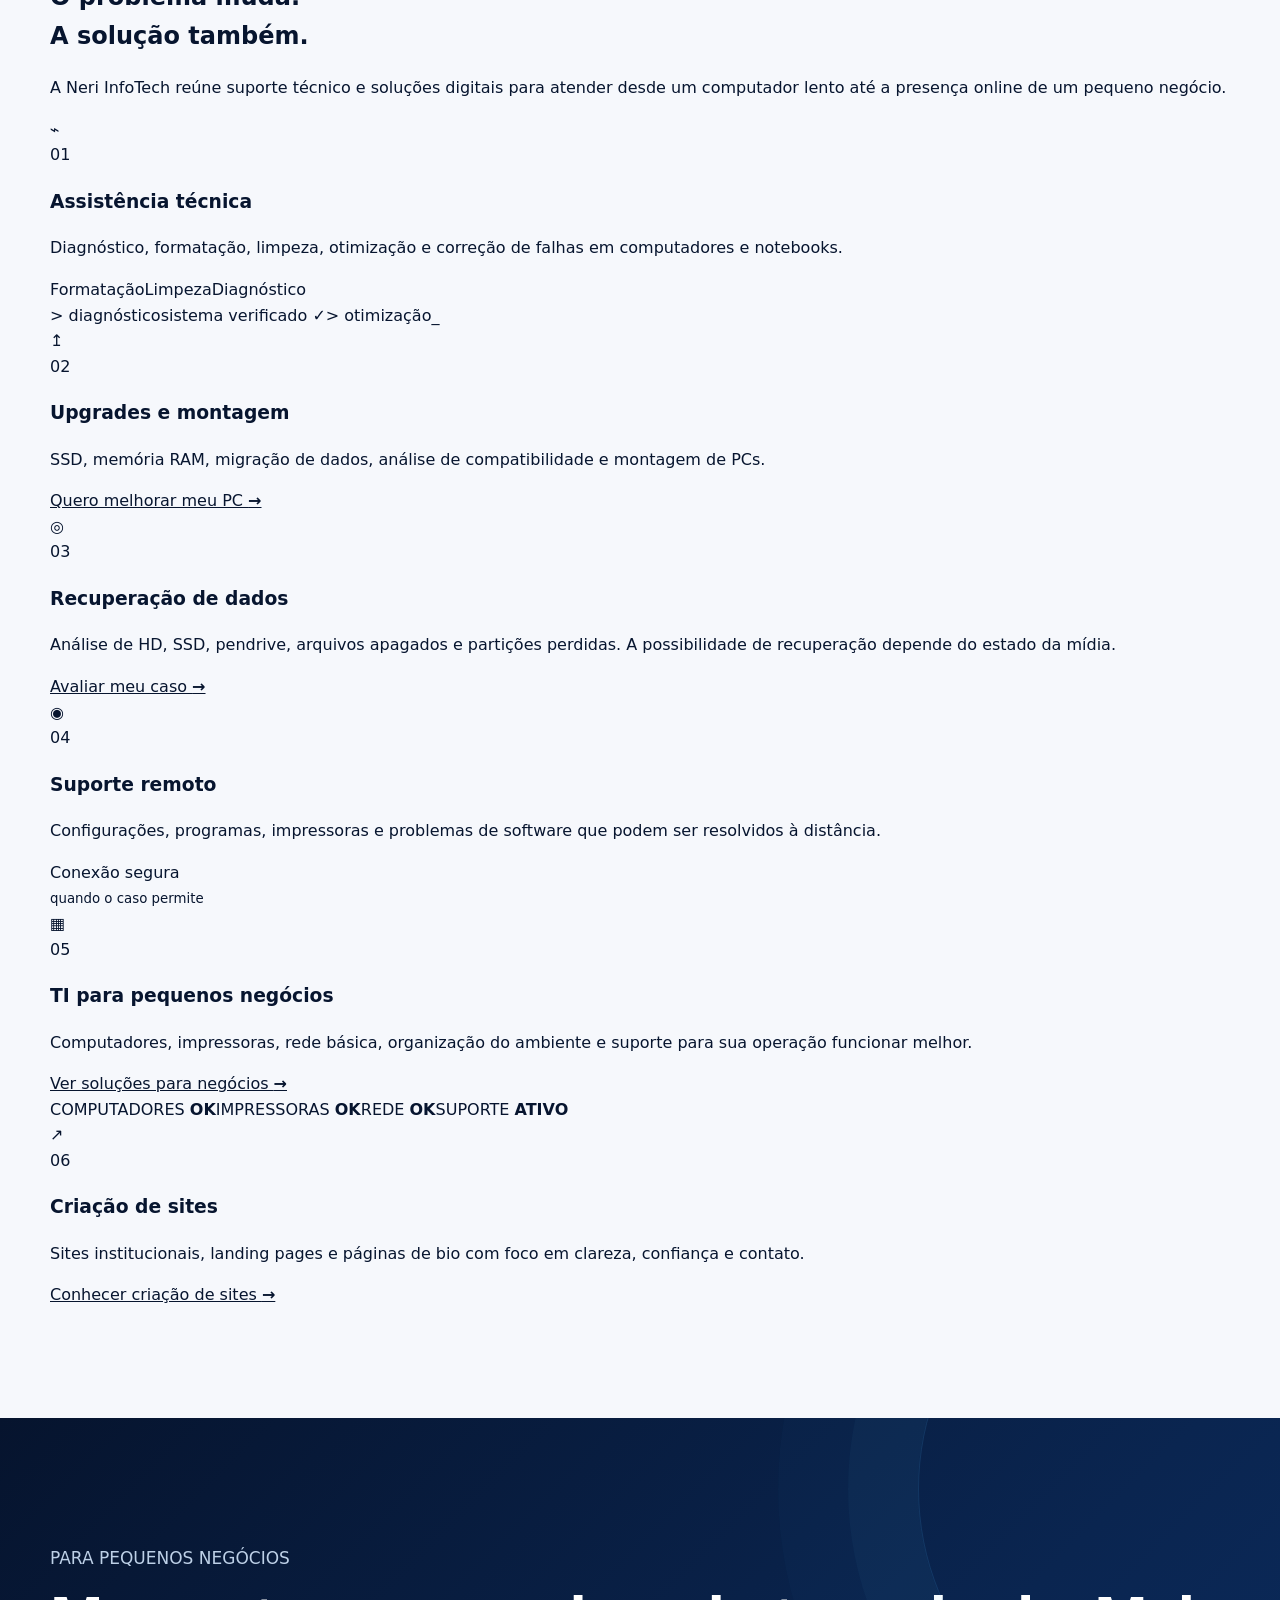
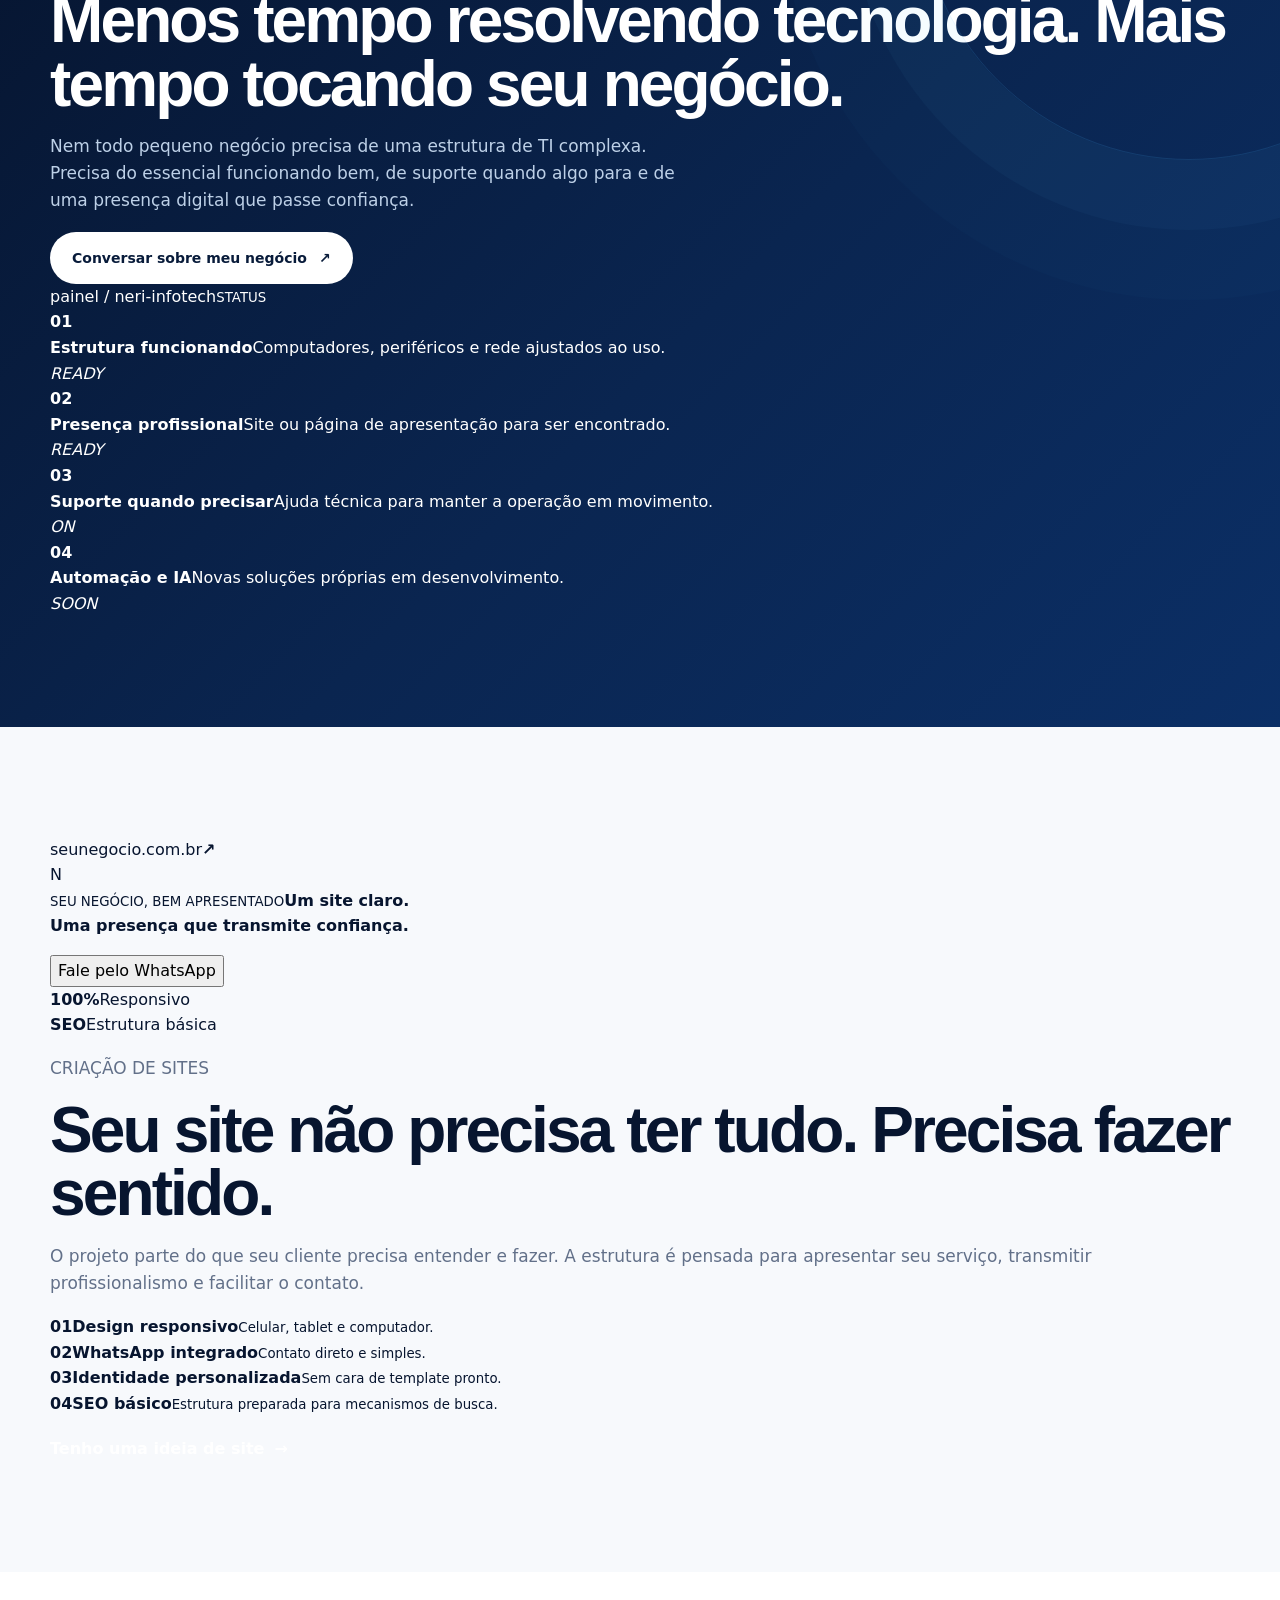
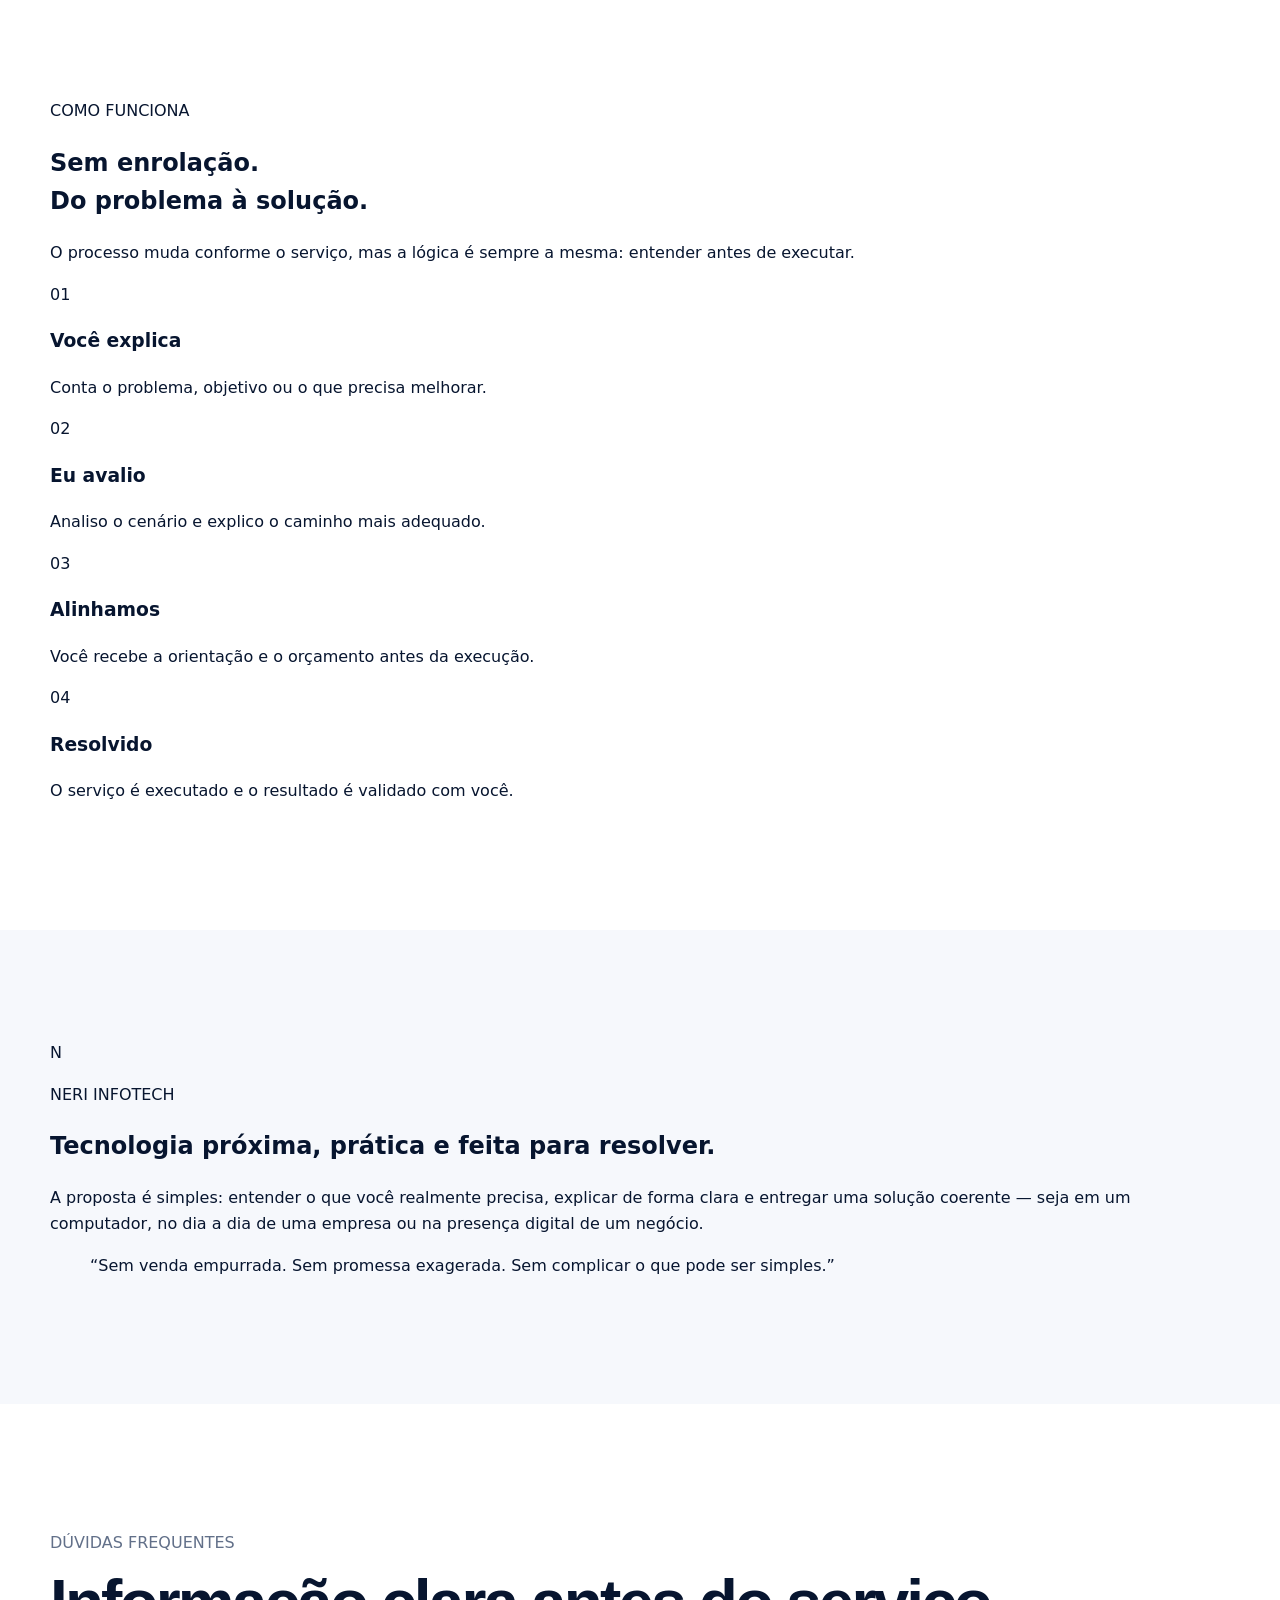
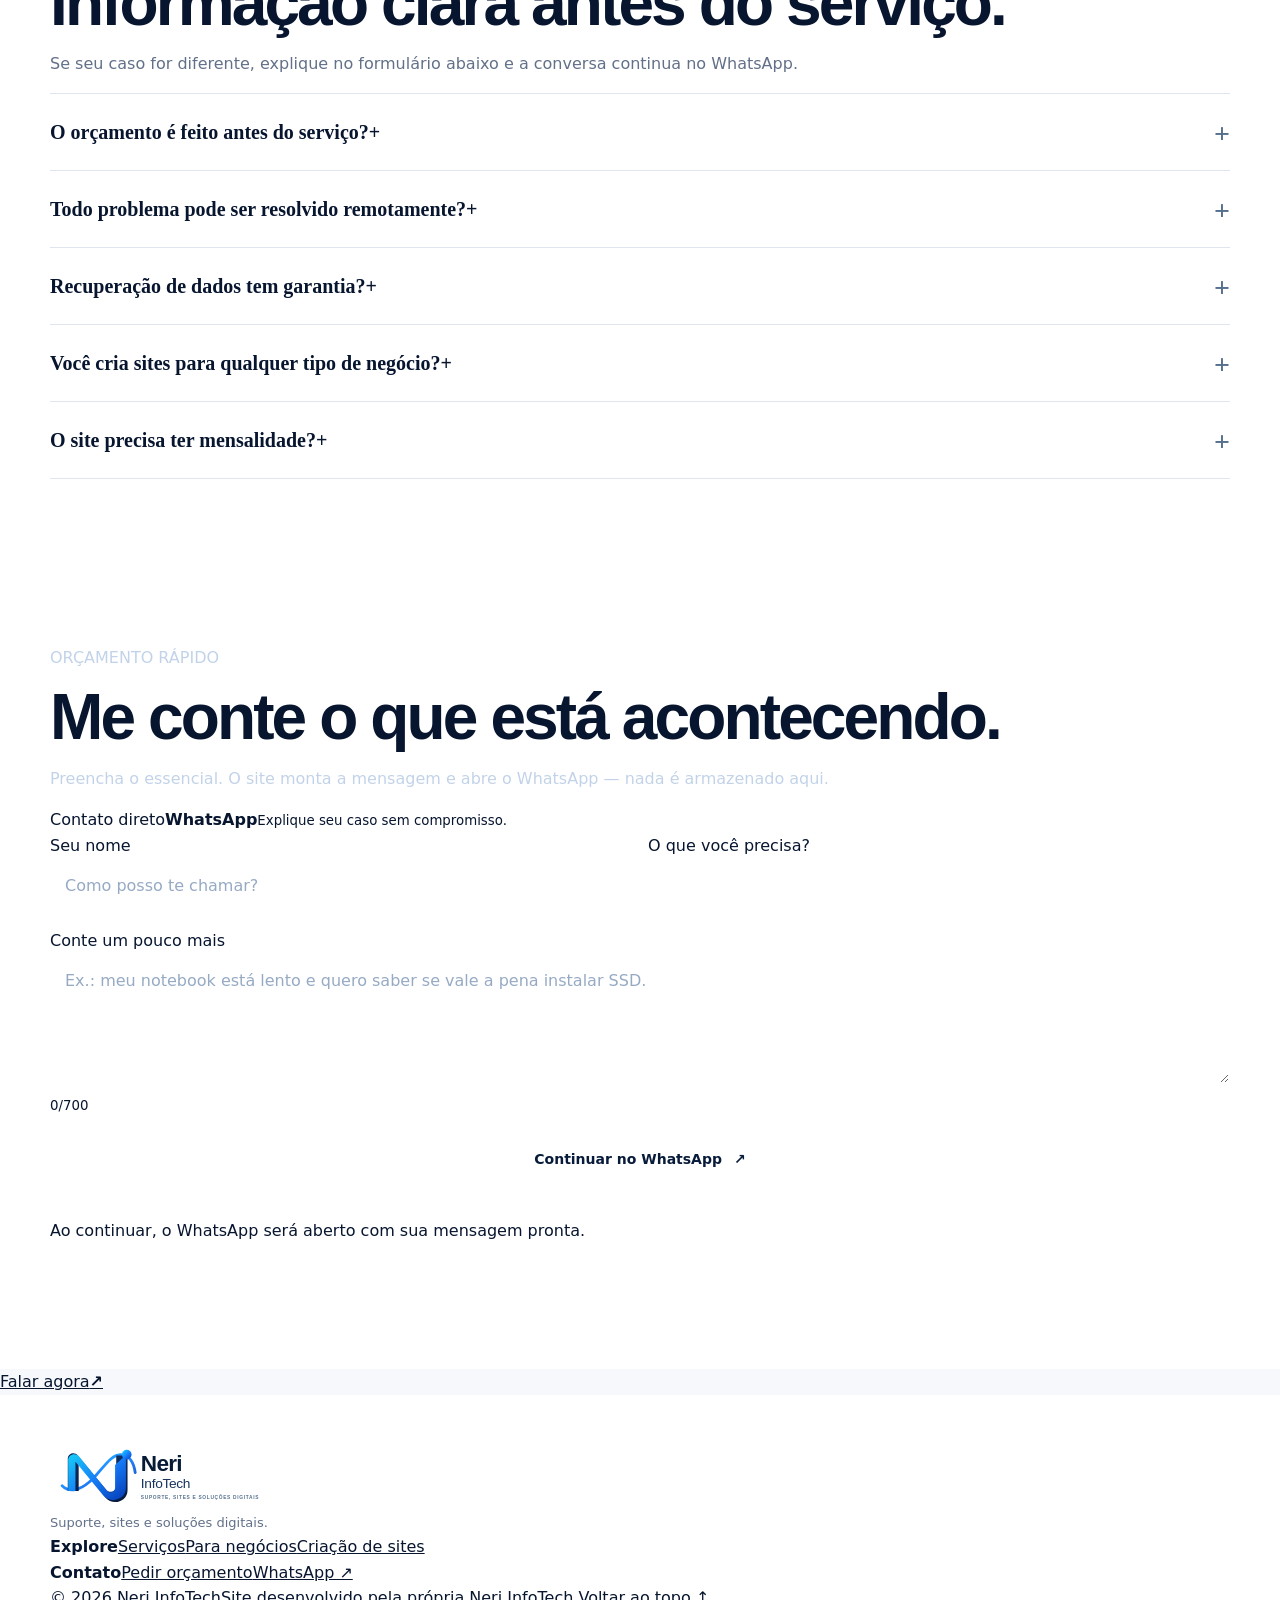
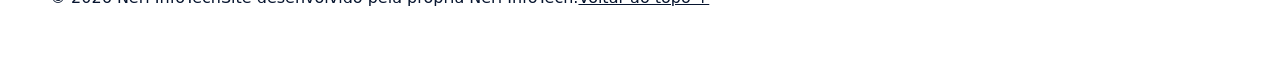
==== commit 6d0bbad6: "Refina estrutura visual, conteúdo e conversão da home" ====
--- a/index.html
+++ b/index.html
@@ -5,11 +5,13 @@
   <meta name="viewport" content="width=device-width, initial-scale=1.0">
   <title>Neri InfoTech | Suporte, sites e soluções digitais</title>
   <meta name="description" content="Assistência técnica, upgrades, recuperação de dados, suporte remoto, soluções para pequenos negócios e criação de sites. Tecnologia prática para você e seu negócio.">
-  <meta name="theme-color" content="#07152f">
+  <meta name="theme-color" content="#061226">
   <meta property="og:title" content="Neri InfoTech | Suporte, sites e soluções digitais">
   <meta property="og:description" content="Soluções em tecnologia para você e seu negócio: assistência, upgrades, suporte remoto, sites e soluções digitais.">
   <meta property="og:type" content="website">
   <meta property="og:locale" content="pt_BR">
+  <meta property="og:url" content="https://neriinfotech.netlify.app/">
+  <link rel="canonical" href="https://neriinfotech.netlify.app/">
   <link rel="icon" href="brand-mark.svg" type="image/svg+xml">
   <link rel="preconnect" href="https://fonts.googleapis.com">
   <link rel="preconnect" href="https://fonts.gstatic.com" crossorigin>
@@ -22,7 +24,6 @@
     "name":"Neri InfoTech",
     "description":"Assistência técnica, suporte remoto, upgrades, criação de sites e soluções digitais para pessoas e pequenos negócios.",
     "url":"https://neriinfotech.netlify.app/",
-    "sameAs":[],
     "areaServed":"Brasil"
   }
   </script>
@@ -32,95 +33,210 @@
 
   <header class="site-header" id="top">
     <div class="container nav-wrap">
-      <a class="brand" href="#top" aria-label="Neri InfoTech - início"><img src="brand-mark.svg" alt="Neri InfoTech"></a>
+      <a class="brand" href="#top" aria-label="Neri InfoTech - início">
+        <img src="brand-mark.svg" alt="Neri InfoTech">
+      </a>
       <button class="menu-toggle" aria-label="Abrir menu" aria-expanded="false"><span></span><span></span></button>
       <nav class="nav" aria-label="Navegação principal">
         <a href="#servicos">Serviços</a>
         <a href="#negocios">Para negócios</a>
         <a href="#sites">Sites</a>
-        <a href="#como-funciona">Como funciona</a>
+        <a href="#processo">Como funciona</a>
         <a href="#faq">Dúvidas</a>
-        <a class="nav-cta" href="#orcamento">Pedir orçamento</a>
+        <a class="nav-cta" href="#orcamento">Pedir orçamento <span>↗</span></a>
       </nav>
     </div>
   </header>
 
   <main>
     <section class="hero">
-      <div class="hero-grid-pattern" aria-hidden="true"></div>
-      <div class="hero-glow hero-glow-a" aria-hidden="true"></div>
-      <div class="hero-glow hero-glow-b" aria-hidden="true"></div>
-      <div class="container hero-grid">
+      <div class="hero-grid-bg" aria-hidden="true"></div>
+      <div class="hero-glow glow-a" aria-hidden="true"></div>
+      <div class="hero-glow glow-b" aria-hidden="true"></div>
+      <div class="container hero-layout">
         <div class="hero-copy reveal">
-          <p class="eyebrow"><span></span> Tecnologia sem complicação</p>
-          <h1>Soluções em tecnologia para <em>você e seu negócio.</em></h1>
-          <p class="hero-text">Do computador que precisa voltar a funcionar ao site que precisa colocar sua empresa no digital. Atendimento direto, solução clara e tecnologia que faz sentido para a sua necessidade.</p>
+          <div class="availability"><i></i> Atendimento técnico e digital</div>
+          <h1>Tecnologia para <span>resolver hoje</span> e ajudar seu negócio a evoluir.</h1>
+          <p class="hero-lead">Assistência técnica, suporte remoto, upgrades e criação de sites em um atendimento direto, claro e sem complicação.</p>
           <div class="hero-actions">
-            <a class="btn btn-primary" href="#orcamento">Solicitar orçamento <span>↗</span></a>
-            <a class="btn btn-ghost" href="#servicos">Conhecer serviços</a>
-          </div>
-          <div class="hero-meta" aria-label="Diferenciais">
-            <div><strong>Atendimento direto</strong><span>sem intermediários</span></div>
-            <div><strong>Remoto e presencial</strong><span>conforme a necessidade</span></div>
-            <div><strong>Orçamento claro</strong><span>antes de executar</span></div>
-          </div>
-        </div>
-        <div class="hero-visual reveal" data-delay="120">
-          <div class="brand-orbit" aria-hidden="true">
-            <div class="orbit-ring orbit-ring-1"></div><div class="orbit-ring orbit-ring-2"></div>
-            <div class="brand-core">
-              <svg viewBox="0 0 220 220"><defs><linearGradient id="heroN" x1="0" x2="1" y1="0" y2="1"><stop offset="0" stop-color="#27e5ff"/><stop offset=".5" stop-color="#1685ff"/><stop offset="1" stop-color="#0647c8"/></linearGradient></defs><path d="M36 156V61c0-17 22-24 33-11l84 103c9 11 27 5 27-10V62h-31v67L73 37C52 11 10 27 10 61v95z" fill="url(#heroN)"/><path d="M29 157c27 18 67-8 96-46 23-31 43-50 70-51" fill="none" stroke="url(#heroN)" stroke-width="8" stroke-linecap="round" opacity=".9"/><circle cx="194" cy="60" r="12" fill="#28dbff"/></svg>
+            <a class="btn btn-primary magnetic" href="#orcamento">Solicitar orçamento <b>↗</b></a>
+            <a class="btn btn-secondary" href="#servicos">Explorar serviços</a>
+          </div>
+          <div class="hero-proof">
+            <div><small>01</small><strong>Diagnóstico claro</strong><span>Você entende o problema antes de decidir.</span></div>
+            <div><small>02</small><strong>Solução sob medida</strong><span>Sem pacote genérico ou serviço empurrado.</span></div>
+            <div><small>03</small><strong>Contato direto</strong><span>Do orçamento à entrega, sem intermediários.</span></div>
+          </div>
+        </div>
+
+        <div class="hero-stage reveal" data-delay="120" aria-label="Áreas atendidas pela Neri InfoTech">
+          <div class="stage-card stage-main" data-tilt>
+            <div class="stage-top"><span class="live-dot"></span><small>NERI INFOTECH / ONLINE</small><b>01</b></div>
+            <div class="stage-logo"><img src="brand-mark.svg" alt=""></div>
+            <div class="stage-message"><span>Soluções em tecnologia</span><strong>Para você.<br>Para seu negócio.</strong></div>
+            <div class="stage-footer"><span>SUPORTE</span><i></i><span>SITES</span><i></i><span>SOLUÇÕES DIGITAIS</span></div>
+          </div>
+          <div class="stage-card stage-mini stage-mini-a"><span>Suporte remoto</span><b>↗</b><small>Atendimento sem deslocamento quando possível.</small></div>
+          <div class="stage-card stage-mini stage-mini-b"><span>Sites profissionais</span><b>↗</b><small>Presença digital feita para gerar contato.</small></div>
+          <div class="stage-orbit orbit-one"></div><div class="stage-orbit orbit-two"></div>
+        </div>
+      </div>
+      <div class="hero-scroll"><span>Role para explorar</span><i></i></div>
+    </section>
+
+    <section class="ticker" aria-label="Áreas de atuação">
+      <div class="ticker-track">
+        <span>Assistência técnica</span><i></i><span>Formatação</span><i></i><span>SSD e RAM</span><i></i><span>Recuperação de dados</span><i></i><span>Suporte remoto</span><i></i><span>Redes e impressoras</span><i></i><span>Sites</span><i></i><span>Pequenos negócios</span><i></i>
+        <span>Assistência técnica</span><i></i><span>Formatação</span><i></i><span>SSD e RAM</span><i></i><span>Recuperação de dados</span><i></i><span>Suporte remoto</span><i></i><span>Redes e impressoras</span><i></i><span>Sites</span><i></i><span>Pequenos negócios</span><i></i>
+      </div>
+    </section>
+
+    <section class="section intro" id="servicos">
+      <div class="container">
+        <div class="section-heading reveal">
+          <div><p class="kicker">SERVIÇOS</p><h2>O problema muda.<br><span>A solução também.</span></h2></div>
+          <p class="section-copy">A Neri InfoTech reúne suporte técnico e soluções digitais para atender desde um computador lento até a presença online de um pequeno negócio.</p>
+        </div>
+
+        <div class="services-bento">
+          <article class="service-card service-featured reveal">
+            <div class="service-icon">⌁</div><span class="service-index">01</span>
+            <h3>Assistência técnica</h3>
+            <p>Diagnóstico, formatação, limpeza, otimização e correção de falhas em computadores e notebooks.</p>
+            <div class="service-pills"><span>Formatação</span><span>Limpeza</span><span>Diagnóstico</span></div>
+            <div class="service-art art-terminal" aria-hidden="true"><span>&gt; diagnóstico</span><span class="ok">sistema verificado ✓</span><span>&gt; otimização_</span></div>
+          </article>
+
+          <article class="service-card reveal" data-delay="60">
+            <div class="service-icon">↥</div><span class="service-index">02</span><h3>Upgrades e montagem</h3><p>SSD, memória RAM, migração de dados, análise de compatibilidade e montagem de PCs.</p><a href="#orcamento">Quero melhorar meu PC <b>→</b></a>
+          </article>
+
+          <article class="service-card reveal" data-delay="100">
+            <div class="service-icon">◎</div><span class="service-index">03</span><h3>Recuperação de dados</h3><p>Análise de HD, SSD, pendrive, arquivos apagados e partições perdidas. A possibilidade de recuperação depende do estado da mídia.</p><a href="#orcamento">Avaliar meu caso <b>→</b></a>
+          </article>
+
+          <article class="service-card service-dark reveal">
+            <div class="service-icon">◉</div><span class="service-index">04</span><h3>Suporte remoto</h3><p>Configurações, programas, impressoras e problemas de software que podem ser resolvidos à distância.</p><div class="remote-status"><i></i><span>Conexão segura<br><small>quando o caso permite</small></span></div>
+          </article>
+
+          <article class="service-card service-wide reveal" data-delay="80">
+            <div><div class="service-icon">▦</div><span class="service-index">05</span><h3>TI para pequenos negócios</h3><p>Computadores, impressoras, rede básica, organização do ambiente e suporte para sua operação funcionar melhor.</p><a href="#negocios">Ver soluções para negócios <b>→</b></a></div>
+            <div class="business-stack" aria-hidden="true"><span>COMPUTADORES <b>OK</b></span><span>IMPRESSORAS <b>OK</b></span><span>REDE <b>OK</b></span><span>SUPORTE <b>ATIVO</b></span></div>
+          </article>
+
+          <article class="service-card service-accent reveal" data-delay="120">
+            <div class="service-icon">↗</div><span class="service-index">06</span><h3>Criação de sites</h3><p>Sites institucionais, landing pages e páginas de bio com foco em clareza, confiança e contato.</p><a href="#sites">Conhecer criação de sites <b>→</b></a>
+          </article>
+        </div>
+      </div>
+    </section>
+
+    <section class="section business" id="negocios">
+      <div class="container business-layout">
+        <div class="business-copy reveal">
+          <p class="kicker kicker-light">PARA PEQUENOS NEGÓCIOS</p>
+          <h2>Menos tempo resolvendo tecnologia. <span>Mais tempo tocando seu negócio.</span></h2>
+          <p>Nem todo pequeno negócio precisa de uma estrutura de TI complexa. Precisa do essencial funcionando bem, de suporte quando algo para e de uma presença digital que passe confiança.</p>
+          <a class="btn btn-light" href="#orcamento">Conversar sobre meu negócio <b>↗</b></a>
+        </div>
+        <div class="business-console reveal" data-delay="100">
+          <div class="console-head"><div><i></i><i></i><i></i></div><span>painel / neri-infotech</span><small>STATUS</small></div>
+          <div class="console-row"><b>01</b><div><strong>Estrutura funcionando</strong><span>Computadores, periféricos e rede ajustados ao uso.</span></div><em>READY</em></div>
+          <div class="console-row"><b>02</b><div><strong>Presença profissional</strong><span>Site ou página de apresentação para ser encontrado.</span></div><em>READY</em></div>
+          <div class="console-row"><b>03</b><div><strong>Suporte quando precisar</strong><span>Ajuda técnica para manter a operação em movimento.</span></div><em>ON</em></div>
+          <div class="console-row console-future"><b>04</b><div><strong>Automação e IA</strong><span>Novas soluções próprias em desenvolvimento.</span></div><em>SOON</em></div>
+        </div>
+      </div>
+    </section>
+
+    <section class="section sites" id="sites">
+      <div class="container sites-layout">
+        <div class="sites-showcase reveal">
+          <div class="device-window" data-tilt>
+            <div class="device-bar"><div><i></i><i></i><i></i></div><span>seunegocio.com.br</span><b>↗</b></div>
+            <div class="device-page">
+              <nav><span class="fake-logo">N</span><div><i></i><i></i><i></i></div></nav>
+              <section><small>SEU NEGÓCIO, BEM APRESENTADO</small><strong>Um site claro.<br>Uma presença que transmite confiança.</strong><p></p><p></p><button>Fale pelo WhatsApp</button></section>
+              <footer><span></span><span></span><span></span></footer>
             </div>
-            <div class="float-chip chip-a">Suporte remoto</div><div class="float-chip chip-b">Sites</div><div class="float-chip chip-c">Upgrades</div>
-          </div>
-        </div>
-      </div>
-    </section>
-
-    <section class="signal-strip" aria-label="Áreas de atuação"><div class="signal-track"><div class="signal-track-inner"><span>Assistência técnica</span><i></i><span>Upgrades</span><i></i><span>Recuperação de dados</span><i></i><span>Suporte remoto</span><i></i><span>Pequenos negócios</span><i></i><span>Criação de sites</span><i></i><span>Soluções digitais</span><i></i><span>Assistência técnica</span><i></i><span>Upgrades</span><i></i><span>Recuperação de dados</span></div></div></section>
-
-    <section class="section services" id="servicos">
+          </div>
+          <div class="device-note note-one"><b>100%</b><span>Responsivo</span></div>
+          <div class="device-note note-two"><b>SEO</b><span>Estrutura básica</span></div>
+        </div>
+        <div class="sites-copy reveal" data-delay="90">
+          <p class="kicker">CRIAÇÃO DE SITES</p>
+          <h2>Seu site não precisa ter tudo. <span>Precisa fazer sentido.</span></h2>
+          <p>O projeto parte do que seu cliente precisa entender e fazer. A estrutura é pensada para apresentar seu serviço, transmitir profissionalismo e facilitar o contato.</p>
+          <div class="site-features">
+            <div><b>01</b><span><strong>Design responsivo</strong><small>Celular, tablet e computador.</small></span></div>
+            <div><b>02</b><span><strong>WhatsApp integrado</strong><small>Contato direto e simples.</small></span></div>
+            <div><b>03</b><span><strong>Identidade personalizada</strong><small>Sem cara de template pronto.</small></span></div>
+            <div><b>04</b><span><strong>SEO básico</strong><small>Estrutura preparada para mecanismos de busca.</small></span></div>
+          </div>
+          <a class="text-link dark-link" href="#orcamento">Tenho uma ideia de site <b>→</b></a>
+        </div>
+      </div>
+    </section>
+
+    <section class="section process" id="processo">
       <div class="container">
-        <div class="section-head reveal">
-          <div><p class="eyebrow"><span></span> O que eu resolvo</p><h2>Serviços pensados para problemas reais.</h2></div>
-          <p>Sem pacotes engessados. A solução é definida a partir do seu cenário, do seu equipamento ou do seu negócio.</p>
-        </div>
-        <div class="service-list">
-          <article class="service-row reveal"><div class="service-number">01</div><div class="service-main"><h3>Assistência técnica</h3><p>Diagnóstico, formatação, limpeza, otimização, correção de falhas de software e manutenção de computadores e notebooks.</p></div><div class="service-tags"><span>Formatação</span><span>Limpeza</span><span>Diagnóstico</span><span>Otimização</span></div></article>
-          <article class="service-row reveal"><div class="service-number">02</div><div class="service-main"><h3>Upgrades e montagem</h3><p>Instalação de SSD e memória RAM, análise de compatibilidade, migração de dados e montagem de computadores de acordo com o uso e orçamento.</p></div><div class="service-tags"><span>SSD</span><span>RAM</span><span>Montagem</span><span>Migração</span></div></article>
-          <article class="service-row reveal"><div class="service-number">03</div><div class="service-main"><h3>Recuperação de dados</h3><p>Análise de mídias e tentativas de recuperação de arquivos apagados, partições perdidas ou discos com falhas lógicas. A viabilidade depende do estado do dispositivo.</p></div><div class="service-tags"><span>HD</span><span>SSD</span><span>Pendrive</span><span>Partições</span></div></article>
-          <article class="service-row reveal"><div class="service-number">04</div><div class="service-main"><h3>Suporte remoto</h3><p>Atendimento para configurações, erros, programas, impressoras e ajustes que possam ser resolvidos sem deslocamento.</p></div><div class="service-tags"><span>Windows</span><span>Linux</span><span>Programas</span><span>Configuração</span></div></article>
-          <article class="service-row reveal"><div class="service-number">05</div><div class="service-main"><h3>Soluções para empresas</h3><p>Configuração de computadores, impressoras, rede básica, ambiente de trabalho e suporte tecnológico para pequenos negócios.</p></div><div class="service-tags"><span>Computadores</span><span>Impressoras</span><span>Rede</span><span>Suporte</span></div></article>
-          <article class="service-row reveal"><div class="service-number">06</div><div class="service-main"><h3>Criação de sites</h3><p>Sites institucionais, páginas de apresentação, landing pages e páginas de bio com foco em credibilidade, clareza e contato.</p></div><div class="service-tags"><span>Institucional</span><span>Landing page</span><span>Bio</span><span>Responsivo</span></div></article>
-          <article class="service-row reveal future-row"><div class="service-number">07</div><div class="service-main"><div class="coming">Em desenvolvimento</div><h3>Automação e IA</h3><p>Uma solução própria está sendo desenvolvida para ajudar pequenos negócios a organizar e automatizar parte do atendimento digital.</p></div><div class="service-tags"><span>Atendimento</span><span>Automação</span><span>IA</span></div></article>
-        </div>
-      </div>
-    </section>
-
-    <section class="section business" id="negocios">
-      <div class="container business-grid">
-        <div class="business-copy reveal"><p class="eyebrow light"><span></span> Para pequenos negócios</p><h2>Você cuida do seu negócio. A tecnologia não precisa virar outro problema.</h2><p>Organização do básico que faz diferença no dia a dia: computadores funcionando bem, impressoras configuradas, rede ajustada e uma presença digital profissional para sua empresa ser encontrada e transmitir confiança.</p><a class="text-link" href="#orcamento">Conversar sobre meu negócio <span>→</span></a></div>
-        <div class="business-panel reveal" data-delay="100"><div class="panel-top"><span class="status-dot"></span> Soluções que conversam entre si</div><div class="panel-flow"><div><b>01</b><span>Estrutura</span><small>Computadores, rede e periféricos</small></div><div><b>02</b><span>Presença</span><small>Site e página de apresentação</small></div><div><b>03</b><span>Evolução</span><small>Automação e novas soluções digitais</small></div></div></div>
-      </div>
-    </section>
-
-    <section class="section sites" id="sites">
-      <div class="container sites-grid">
-        <div class="sites-visual reveal"><div class="browser-card"><div class="browser-top"><i></i><i></i><i></i><span>seudominio.com.br</span></div><div class="browser-body"><div class="mini-nav"><b>N</b><span></span><span></span><span></span></div><div class="mini-hero"><small>Seu negócio no digital</small><strong>Uma presença online que transmite confiança.</strong><p></p><p></p><button>Fale conosco</button></div></div></div></div>
-        <div class="sites-copy reveal" data-delay="80"><p class="eyebrow"><span></span> Criação de sites</p><h2>Seu site não precisa ser complicado. Precisa funcionar para o seu negócio.</h2><p>Projetos leves, responsivos e pensados para apresentar seu serviço de forma profissional. O foco é facilitar entendimento, contato e conversão — sem encher a página de recursos desnecessários.</p><div class="check-list"><span>Site adaptado para celular, tablet e computador</span><span>Integração com WhatsApp e canais de contato</span><span>Estrutura preparada para SEO básico</span><span>Visual personalizado para a identidade do negócio</span><span>Hospedagem e domínio podem ser orientados conforme o projeto</span></div></div>
-      </div>
-    </section>
-
-    <section class="section process" id="como-funciona"><div class="container"><div class="section-head compact reveal"><div><p class="eyebrow"><span></span> Como funciona</p><h2>Simples do início ao fim.</h2></div></div><div class="process-grid"><div class="process-item reveal"><span>01</span><h3>Você explica</h3><p>Me conta o problema, objetivo ou serviço que precisa.</p></div><div class="process-item reveal" data-delay="70"><span>02</span><h3>Eu avalio</h3><p>Analiso o cenário e explico o caminho mais adequado, sem complicar.</p></div><div class="process-item reveal" data-delay="140"><span>03</span><h3>A gente resolve</h3><p>Com o orçamento alinhado, o serviço é executado e validado com você.</p></div></div></div></section>
-
-    <section class="section about" id="sobre"><div class="container about-grid"><div class="about-kicker reveal"><span>Neri</span><strong>InfoTech</strong></div><div class="about-copy reveal"><p class="eyebrow"><span></span> Sobre a marca</p><h2>Tecnologia próxima, prática e feita para resolver.</h2><p>A Neri InfoTech une assistência técnica e soluções digitais em um atendimento mais pessoal. A proposta é entender o que você realmente precisa, explicar de forma clara e entregar uma solução adequada — seja em um computador, em um ambiente de trabalho ou na presença digital de um pequeno negócio.</p><p class="about-note">Sem venda empurrada, sem promessa exagerada e sem complicar o que pode ser simples.</p></div></div></section>
-
-    <section class="section faq" id="faq"><div class="container faq-grid"><div class="faq-intro reveal"><p class="eyebrow"><span></span> Dúvidas frequentes</p><h2>Antes de chamar, talvez sua resposta esteja aqui.</h2><p>Se não estiver, é só mandar uma mensagem e explicar seu caso.</p></div><div class="faq-list reveal" data-delay="80"><details><summary>O orçamento é feito antes do serviço?</summary><p>Sim. Primeiro é feita a avaliação do cenário e o serviço é alinhado antes da execução. Em casos que exigem diagnóstico presencial ou análise técnica, isso é informado previamente.</p></details><details><summary>Todo problema pode ser resolvido remotamente?</summary><p>Não. O suporte remoto funciona muito bem para configurações, programas e parte dos problemas de software. Falhas físicas, limpeza, upgrades e alguns diagnósticos exigem atendimento presencial.</p></details><details><summary>Recuperação de dados tem garantia de resultado?</summary><p>Não é possível garantir recuperação antes da análise. O resultado depende do tipo de falha e do estado da mídia. Quanto menos o dispositivo for utilizado após a perda, melhor tende a ser a chance de recuperação.</p></details><details><summary>Você cria sites para qualquer tipo de negócio?</summary><p>O foco são sites institucionais, landing pages, páginas de bio e projetos de apresentação para profissionais e pequenos negócios. Projetos mais complexos são avaliados caso a caso.</p></details><details><summary>Posso pedir suporte para empresa sem contratar plano mensal?</summary><p>Sim. O atendimento pode ser pontual. Caso exista demanda recorrente, um formato contínuo pode ser avaliado depois.</p></details></div></div></section>
-
-    <section class="section quote" id="orcamento"><div class="container quote-card reveal"><div class="quote-copy"><p class="eyebrow light"><span></span> Orçamento rápido</p><h2>Conte o que você precisa e já abra o WhatsApp com a mensagem pronta.</h2><p>Nenhuma informação é salva no site. Os dados servem apenas para montar sua mensagem.</p></div><form class="quote-form" id="quoteForm"><label><span>Seu nome</span><input type="text" name="nome" placeholder="Como posso te chamar?" required maxlength="80"></label><label><span>Serviço</span><select name="servico" required><option value="">Selecione</option><option>Assistência técnica</option><option>Upgrade ou montagem</option><option>Recuperação de dados</option><option>Suporte remoto</option><option>Soluções para empresa</option><option>Criação de site</option><option>Outro</option></select></label><label class="full"><span>Me explique resumidamente</span><textarea name="mensagem" rows="4" placeholder="Ex.: meu notebook está lento e quero saber se vale a pena colocar SSD." required maxlength="700"></textarea></label><button class="btn btn-light full" type="submit">Continuar no WhatsApp <span>↗</span></button></form></div></section>
+        <div class="section-heading process-head reveal"><div><p class="kicker">COMO FUNCIONA</p><h2>Sem enrolação.<br><span>Do problema à solução.</span></h2></div><p class="section-copy">O processo muda conforme o serviço, mas a lógica é sempre a mesma: entender antes de executar.</p></div>
+        <div class="process-line">
+          <article class="process-step reveal"><div class="step-marker"><span>01</span></div><h3>Você explica</h3><p>Conta o problema, objetivo ou o que precisa melhorar.</p></article>
+          <article class="process-step reveal" data-delay="70"><div class="step-marker"><span>02</span></div><h3>Eu avalio</h3><p>Analiso o cenário e explico o caminho mais adequado.</p></article>
+          <article class="process-step reveal" data-delay="140"><div class="step-marker"><span>03</span></div><h3>Alinhamos</h3><p>Você recebe a orientação e o orçamento antes da execução.</p></article>
+          <article class="process-step reveal" data-delay="210"><div class="step-marker"><span>04</span></div><h3>Resolvido</h3><p>O serviço é executado e o resultado é validado com você.</p></article>
+        </div>
+      </div>
+    </section>
+
+    <section class="section manifesto">
+      <div class="container manifesto-card reveal">
+        <div class="manifesto-mark">N</div>
+        <div><p class="kicker kicker-light">NERI INFOTECH</p><h2>Tecnologia próxima, prática e feita para resolver.</h2><p>A proposta é simples: entender o que você realmente precisa, explicar de forma clara e entregar uma solução coerente — seja em um computador, no dia a dia de uma empresa ou na presença digital de um negócio.</p></div>
+        <blockquote>“Sem venda empurrada. Sem promessa exagerada. Sem complicar o que pode ser simples.”</blockquote>
+      </div>
+    </section>
+
+    <section class="section faq" id="faq">
+      <div class="container faq-layout">
+        <div class="faq-intro reveal"><p class="kicker">DÚVIDAS FREQUENTES</p><h2>Informação clara antes do serviço.</h2><p>Se seu caso for diferente, explique no formulário abaixo e a conversa continua no WhatsApp.</p></div>
+        <div class="faq-list reveal" data-delay="80">
+          <details><summary>O orçamento é feito antes do serviço?<span>+</span></summary><p>Sim. Primeiro o cenário é avaliado e o serviço é alinhado antes da execução. Se houver necessidade de diagnóstico presencial ou análise técnica específica, isso é informado previamente.</p></details>
+          <details><summary>Todo problema pode ser resolvido remotamente?<span>+</span></summary><p>Não. Configurações, programas e parte das falhas de software podem ser resolvidos remotamente. Limpeza, upgrades, defeitos físicos e alguns diagnósticos exigem atendimento presencial.</p></details>
+          <details><summary>Recuperação de dados tem garantia?<span>+</span></summary><p>Não é possível garantir recuperação antes da análise. O resultado depende do tipo de falha, do estado da mídia e do que aconteceu depois da perda dos arquivos.</p></details>
+          <details><summary>Você cria sites para qualquer tipo de negócio?<span>+</span></summary><p>O foco são sites institucionais, landing pages, páginas de apresentação e soluções enxutas para profissionais e pequenos negócios. O escopo é definido conforme a necessidade.</p></details>
+          <details><summary>O site precisa ter mensalidade?<span>+</span></summary><p>Depende da hospedagem e dos serviços escolhidos. Posso orientar opções de domínio e hospedagem de acordo com o projeto e o orçamento.</p></details>
+        </div>
+      </div>
+    </section>
+
+    <section class="section quote" id="orcamento">
+      <div class="container quote-shell reveal">
+        <div class="quote-copy">
+          <p class="kicker kicker-light">ORÇAMENTO RÁPIDO</p>
+          <h2>Me conte o que está acontecendo.</h2>
+          <p>Preencha o essencial. O site monta a mensagem e abre o WhatsApp — nada é armazenado aqui.</p>
+          <div class="quote-contact"><span>Contato direto</span><strong>WhatsApp</strong><small>Explique seu caso sem compromisso.</small></div>
+        </div>
+        <form class="quote-form" id="quoteForm">
+          <div class="field"><label for="nome">Seu nome</label><input id="nome" type="text" name="nome" placeholder="Como posso te chamar?" required maxlength="80"></div>
+          <div class="field"><label for="servico">O que você precisa?</label><select id="servico" name="servico" required><option value="">Selecione uma opção</option><option>Assistência técnica</option><option>Upgrade ou montagem</option><option>Recuperação de dados</option><option>Suporte remoto</option><option>Soluções para empresa</option><option>Criação de site</option><option>Outro</option></select></div>
+          <div class="field full"><label for="mensagem">Conte um pouco mais</label><textarea id="mensagem" name="mensagem" rows="4" placeholder="Ex.: meu notebook está lento e quero saber se vale a pena instalar SSD." required maxlength="700"></textarea><small><span id="charCount">0</span>/700</small></div>
+          <button class="btn btn-light full magnetic" type="submit">Continuar no WhatsApp <b>↗</b></button>
+          <p class="form-note full">Ao continuar, o WhatsApp será aberto com sua mensagem pronta.</p>
+        </form>
+      </div>
+    </section>
   </main>
 
-  <footer class="footer"><div class="container footer-grid"><div class="footer-brand"><img src="brand-mark.svg" alt="Neri InfoTech"><p>Suporte, sites e soluções digitais.</p></div><div class="footer-links"><a href="#servicos">Serviços</a><a href="#negocios">Para negócios</a><a href="#sites">Sites</a><a href="#faq">Dúvidas</a><a href="#orcamento">Contato</a></div><div class="footer-copy"><span>© <span id="year"></span> Neri InfoTech</span><small>Site desenvolvido pela própria Neri InfoTech.</small></div></div></footer>
+  <a class="whatsapp-float" href="https://wa.me/5575999294419?text=Olá!%20Vi%20o%20site%20da%20Neri%20InfoTech%20e%20gostaria%20de%20conversar." target="_blank" rel="noopener" aria-label="Falar com a Neri InfoTech pelo WhatsApp"><span>Falar agora</span><b>↗</b></a>
+
+  <footer class="footer">
+    <div class="container footer-top"><div class="footer-brand"><img src="brand-mark.svg" alt="Neri InfoTech"><p>Suporte, sites e soluções digitais.</p></div><div class="footer-nav"><div><strong>Explore</strong><a href="#servicos">Serviços</a><a href="#negocios">Para negócios</a><a href="#sites">Criação de sites</a></div><div><strong>Contato</strong><a href="#orcamento">Pedir orçamento</a><a href="https://wa.me/5575999294419" target="_blank" rel="noopener">WhatsApp ↗</a></div></div></div>
+    <div class="container footer-bottom"><span>© <span id="year"></span> Neri InfoTech</span><span>Site desenvolvido pela própria Neri InfoTech.</span><a href="#top">Voltar ao topo ↑</a></div>
+  </footer>
+
   <script src="script.js"></script>
 </body>
 </html>
--- a/styles.css
+++ b/styles.css
@@ -1,128 +1 @@
-:root{
-  --bg:#f7f9fc;
-  --surface:#ffffff;
-  --ink:#07152f;
-  --muted:#61708a;
-  --line:#dfe6ef;
-  --blue:#1177ff;
-  --cyan:#22d3ee;
-  --navy:#07152f;
-  --navy-2:#0b2148;
-  --radius:28px;
-  --shadow:0 24px 60px rgba(15,36,70,.12);
-}
-
-*{box-sizing:border-box}
-html{scroll-behavior:smooth}
-body{
-  margin:0;
-  font-family:"Manrope",system-ui,sans-serif;
-  color:var(--ink);
-  background:var(--bg);
-  line-height:1.6;
-  overflow-x:hidden;
-}
-img,svg{display:block;max-width:100%}
-a{color:inherit}
-button,input,textarea{font:inherit}
-::selection{background:#bceeff;color:#061a3d}
-
-.container{width:min(1180px,calc(100% - 40px));margin:0 auto}
-.section{padding:110px 0}
-.scroll-progress{position:fixed;inset:0 auto auto 0;height:2px;width:0;background:linear-gradient(90deg,var(--blue),var(--cyan));z-index:9999}
-
-.site-header{position:fixed;inset:0 0 auto;z-index:1000;padding:14px 0;transition:.3s ease}
-.site-header.scrolled{background:rgba(247,249,252,.82);backdrop-filter:blur(18px);border-bottom:1px solid rgba(223,230,239,.75)}
-.nav-wrap{display:flex;align-items:center;justify-content:space-between;gap:32px}
-.brand img{width:245px;height:auto}
-.nav{display:flex;align-items:center;gap:28px;font-size:14px;font-weight:700}
-.nav a{text-decoration:none;position:relative}
-.nav>a:not(.nav-cta)::after{content:"";position:absolute;left:0;bottom:-7px;width:100%;height:1px;background:var(--ink);transform:scaleX(0);transform-origin:right;transition:transform .25s ease}
-.nav>a:hover::after{transform:scaleX(1);transform-origin:left}
-.nav-cta{padding:12px 18px;border:1px solid var(--ink);border-radius:999px;transition:.25s ease}
-.nav-cta:hover{background:var(--ink);color:#fff;transform:translateY(-1px)}
-.menu-toggle{display:none;border:0;background:none;padding:8px;cursor:pointer}
-.menu-toggle span{display:block;width:24px;height:2px;background:var(--ink);margin:5px 0;transition:.25s ease}
-
-.hero{position:relative;min-height:100vh;display:flex;align-items:center;padding:145px 0 80px;overflow:hidden;background:radial-gradient(circle at 82% 20%,rgba(34,211,238,.12),transparent 28%),radial-gradient(circle at 64% 72%,rgba(17,119,255,.10),transparent 25%),linear-gradient(180deg,#fbfdff 0%,#f5f8fc 100%)}
-.hero-grid{display:grid;grid-template-columns:1.08fr .92fr;gap:70px;align-items:center}
-.eyebrow{display:flex;align-items:center;gap:10px;margin:0 0 18px;text-transform:uppercase;letter-spacing:.16em;font-size:12px;font-weight:800;color:#3d5a7d}
-.eyebrow span{width:26px;height:1px;background:var(--blue)}
-.eyebrow.light{color:#9fc2ec}.eyebrow.light span{background:var(--cyan)}
-.hero h1,.section-head h2,.business h2,.about h2,.cta-card h2{font-family:"Space Grotesk",sans-serif;letter-spacing:-.045em;line-height:.99;margin:0}
-.hero h1{font-size:clamp(52px,7vw,92px);max-width:790px}
-.hero h1 em{font-style:normal;color:var(--blue);display:block}
-.hero-text{font-size:19px;color:var(--muted);max-width:680px;margin:28px 0 0}
-.hero-actions{display:flex;gap:14px;flex-wrap:wrap;margin:34px 0 42px}
-.btn{display:inline-flex;align-items:center;justify-content:center;gap:12px;text-decoration:none;border-radius:999px;padding:15px 22px;font-weight:800;font-size:14px;transition:.25s ease}
-.btn span{font-size:18px;transition:transform .25s ease}.btn:hover span{transform:translate(2px,-2px)}
-.btn-primary{background:var(--ink);color:white;box-shadow:0 12px 28px rgba(7,21,47,.18)}
-.btn-primary:hover{transform:translateY(-2px);box-shadow:0 16px 34px rgba(7,21,47,.22)}
-.btn-ghost{border:1px solid var(--line);background:rgba(255,255,255,.7)}
-.btn-ghost:hover{background:#fff;border-color:#c5d0df}
-.hero-meta{display:grid;grid-template-columns:repeat(3,1fr);gap:18px;border-top:1px solid var(--line);padding-top:22px;max-width:720px}
-.hero-meta strong,.hero-meta span{display:block}.hero-meta strong{font-size:13px}.hero-meta span{font-size:12px;color:var(--muted);margin-top:4px}
-
-.hero-visual{position:relative;min-height:560px;display:grid;place-items:center}
-.brand-orbit{position:relative;width:min(520px,100%);aspect-ratio:1;display:grid;place-items:center}
-.brand-core{position:relative;width:64%;aspect-ratio:1;border-radius:38%;display:grid;place-items:center;background:linear-gradient(145deg,#07152f,#0e2b5f);box-shadow:0 35px 80px rgba(8,38,85,.25),inset 0 1px 0 rgba(255,255,255,.08);transform:rotate(-4deg)}
-.brand-core::after{content:"";position:absolute;inset:8%;border-radius:32%;border:1px solid rgba(255,255,255,.08)}
-.brand-core svg{width:70%;filter:drop-shadow(0 14px 20px rgba(15,142,255,.25));transform:rotate(4deg)}
-.orbit-ring{position:absolute;border:1px solid rgba(17,119,255,.18);border-radius:50%}
-.orbit-ring-1{width:88%;height:88%;animation:spin 22s linear infinite}
-.orbit-ring-2{width:106%;height:52%;transform:rotate(-23deg);border-color:rgba(34,211,238,.22);animation:pulseOrbit 7s ease-in-out infinite}
-.float-chip{position:absolute;padding:10px 14px;border-radius:999px;background:rgba(255,255,255,.85);backdrop-filter:blur(14px);border:1px solid rgba(204,217,233,.8);box-shadow:0 12px 28px rgba(33,61,104,.09);font-size:12px;font-weight:800;color:#1a355b}
-.chip-a{top:15%;right:-2%}.chip-b{left:-4%;bottom:28%}.chip-c{right:3%;bottom:12%}
-@keyframes spin{to{transform:rotate(360deg)}}
-@keyframes pulseOrbit{0%,100%{transform:rotate(-23deg) scale(1);opacity:.65}50%{transform:rotate(-23deg) scale(1.035);opacity:1}}
-.hero-glow{position:absolute;border-radius:50%;filter:blur(55px);opacity:.42;pointer-events:none}.hero-glow-a{width:260px;height:260px;background:#8ce8ff;right:7%;top:9%}.hero-glow-b{width:220px;height:220px;background:#8db3ff;left:52%;bottom:-5%}
-
-.signal-strip{border-top:1px solid var(--line);border-bottom:1px solid var(--line);background:#fff;overflow:hidden}
-.signal-track{min-height:78px;display:flex;align-items:center;justify-content:space-between;gap:22px;font-size:13px;font-weight:800;color:#4f6078;white-space:nowrap}
-.signal-track i{width:4px;height:4px;border-radius:50%;background:#9db2cb}
-
-.section-head{display:grid;grid-template-columns:1.15fr .85fr;gap:80px;align-items:end;margin-bottom:55px}
-.section-head.compact{grid-template-columns:1fr;margin-bottom:50px}
-.section-head h2,.business h2,.about h2,.cta-card h2{font-size:clamp(40px,5vw,68px)}
-.section-head>p{margin:0;color:var(--muted);font-size:17px;max-width:530px}
-
-.services{background:#fff}
-.service-list{border-top:1px solid var(--line)}
-.service-row{display:grid;grid-template-columns:80px 1.15fr .85fr;gap:42px;align-items:start;padding:34px 0;border-bottom:1px solid var(--line);transition:.25s ease}
-.service-row:hover{padding-left:12px;padding-right:12px;background:linear-gradient(90deg,rgba(17,119,255,.035),transparent)}
-.service-number{font-family:"Space Grotesk",sans-serif;font-size:14px;color:#8091aa;padding-top:5px}
-.service-main h3{font-family:"Space Grotesk",sans-serif;font-size:30px;letter-spacing:-.03em;margin:0 0 10px}.service-main p{margin:0;color:var(--muted);max-width:610px}
-.service-tags{display:flex;gap:8px;flex-wrap:wrap;justify-content:flex-end}.service-tags span{border:1px solid var(--line);border-radius:999px;padding:8px 11px;font-size:11px;font-weight:800;color:#4a6080;background:#fbfcfe}
-.coming{display:inline-flex;background:#e9f5ff;color:#0d63c5;border-radius:999px;padding:5px 9px;font-size:10px;font-weight:900;letter-spacing:.08em;text-transform:uppercase;margin-bottom:10px}
-.future-row{background:linear-gradient(90deg,rgba(17,119,255,.05),rgba(34,211,238,.03))}
-
-.business{background:linear-gradient(135deg,#06142e 0%,#0a2550 55%,#0b2f66 100%);color:#fff;position:relative;overflow:hidden}
-.business::after{content:"";position:absolute;width:540px;height:540px;border:1px solid rgba(80,182,255,.14);border-radius:50%;right:-180px;top:-200px;box-shadow:0 0 0 70px rgba(80,182,255,.035),0 0 0 140px rgba(80,182,255,.02)}
-.business-grid{display:grid;grid-template-columns:1fr .9fr;gap:80px;align-items:center;position:relative;z-index:1}
-.business-copy>p:not(.eyebrow){color:#bdd0e7;font-size:17px;max-width:650px}.text-link{display:inline-flex;gap:10px;align-items:center;color:#fff;text-decoration:none;font-weight:800;margin-top:20px}.text-link span{transition:.25s}.text-link:hover span{transform:translateX(4px)}
-.business-panel{border:1px solid rgba(255,255,255,.11);background:rgba(255,255,255,.055);backdrop-filter:blur(12px);border-radius:var(--radius);padding:26px;box-shadow:0 30px 70px rgba(0,0,0,.2)}
-.panel-top{display:flex;align-items:center;gap:10px;font-size:12px;color:#b8cce5;border-bottom:1px solid rgba(255,255,255,.1);padding-bottom:18px}.status-dot{width:8px;height:8px;border-radius:50%;background:#41e6c5;box-shadow:0 0 0 6px rgba(65,230,197,.1)}
-.panel-flow>div{display:grid;grid-template-columns:45px 1fr;column-gap:12px;padding:22px 0;border-bottom:1px solid rgba(255,255,255,.08)}.panel-flow>div:last-child{border-bottom:0}.panel-flow b{grid-row:1/3;color:#51d8ff;font-family:"Space Grotesk"}.panel-flow span{font-size:18px;font-weight:800}.panel-flow small{color:#9bb3d0}
-
-.process{background:#f7f9fc}.process-grid{display:grid;grid-template-columns:repeat(3,1fr);gap:18px}.process-item{background:#fff;border:1px solid var(--line);border-radius:22px;padding:30px;min-height:240px;transition:.25s ease}.process-item:hover{transform:translateY(-5px);box-shadow:var(--shadow)}.process-item>span{font-family:"Space Grotesk";color:#7f96b2;font-size:13px}.process-item h3{font-family:"Space Grotesk";font-size:26px;letter-spacing:-.03em;margin:48px 0 8px}.process-item p{color:var(--muted);margin:0}
-
-.about{background:#fff}.about-grid{display:grid;grid-template-columns:.7fr 1.3fr;gap:90px;align-items:start}.about-kicker{position:sticky;top:150px;font-family:"Space Grotesk";font-size:clamp(58px,7vw,94px);letter-spacing:-.07em;line-height:.8}.about-kicker span,.about-kicker strong{display:block}.about-kicker span{font-weight:700;color:#07152f}.about-kicker strong{font-weight:500;color:#4c6f98}.about-copy>p:not(.eyebrow){font-size:18px;color:var(--muted);max-width:760px}.about-note{padding:18px 0;border-top:1px solid var(--line);border-bottom:1px solid var(--line);font-weight:700;color:#344d6d!important}
-
-.cta-section{padding-top:40px;background:#fff}.cta-card{background:linear-gradient(135deg,#07152f,#0b2c61);color:#fff;border-radius:34px;padding:64px;display:grid;grid-template-columns:1.1fr .9fr;gap:70px;align-items:end;position:relative;overflow:hidden}.cta-card::after{content:"";position:absolute;width:300px;height:300px;border-radius:50%;background:radial-gradient(circle,rgba(34,211,238,.22),transparent 65%);right:-40px;top:-90px}.cta-side{position:relative;z-index:1}.cta-side p{color:#c3d4e9;margin:0 0 24px}.btn-light{background:#fff;color:#081b3a}.btn-light:hover{transform:translateY(-2px)}
-
-.footer{background:#fff;padding:46px 0 50px}.footer-grid{display:grid;grid-template-columns:1.1fr .8fr 1fr;gap:45px;align-items:end;border-top:1px solid var(--line);padding-top:36px}.footer-brand img{width:210px}.footer-brand p{font-size:13px;color:var(--muted);margin:8px 0 0}.footer-links{display:flex;flex-wrap:wrap;gap:14px 22px}.footer-links a{text-decoration:none;font-size:13px;font-weight:700;color:#465d7a}.footer-copy{text-align:right;color:#60718a;font-size:12px}.footer-copy span,.footer-copy small{display:block}.footer-copy small{margin-top:6px}
-
-.reveal{opacity:0;transform:translateY(24px);transition:opacity .7s cubic-bezier(.2,.7,.2,1),transform .7s cubic-bezier(.2,.7,.2,1)}.reveal.is-visible{opacity:1;transform:none}
-
-@media(max-width:980px){
-  .nav{position:fixed;inset:72px 18px auto;background:#fff;border:1px solid var(--line);border-radius:22px;box-shadow:var(--shadow);padding:18px;display:flex;flex-direction:column;align-items:stretch;gap:4px;opacity:0;pointer-events:none;transform:translateY(-10px);transition:.25s ease}.nav.open{opacity:1;pointer-events:auto;transform:none}.nav a{padding:12px}.nav-cta{text-align:center}.menu-toggle{display:block}.brand img{width:205px}
-  .hero{min-height:auto}.hero-grid,.business-grid,.about-grid,.cta-card{grid-template-columns:1fr}.hero-grid{gap:20px}.hero-visual{min-height:460px}.hero-meta{grid-template-columns:1fr;gap:12px}.signal-track{overflow:auto;justify-content:flex-start;padding:0 4px}.section-head{grid-template-columns:1fr;gap:22px}.service-row{grid-template-columns:55px 1fr}.service-tags{grid-column:2;justify-content:flex-start}.about-kicker{position:relative;top:auto}.footer-grid{grid-template-columns:1fr 1fr}.footer-copy{text-align:left;grid-column:1/-1}
-}
-
-@media(max-width:640px){
-  .container{width:min(100% - 28px,1180px)}.section{padding:82px 0}.site-header{padding:10px 0}.brand img{width:170px}.hero{padding-top:120px}.hero h1{font-size:48px}.hero-text{font-size:17px}.hero-actions{flex-direction:column;align-items:stretch}.btn{width:100%}.hero-visual{min-height:360px}.brand-orbit{width:320px}.float-chip{font-size:10px;padding:8px 10px}.chip-a{right:0}.chip-b{left:0}.chip-c{right:0}.signal-track{min-height:66px}.section-head h2,.business h2,.about h2,.cta-card h2{font-size:42px}.service-row{grid-template-columns:1fr;gap:14px;padding:26px 0}.service-number{padding:0}.service-tags{grid-column:auto}.service-main h3{font-size:26px}.process-grid{grid-template-columns:1fr}.process-item{min-height:auto}.process-item h3{margin-top:30px}.business-grid{gap:42px}.about-grid{gap:42px}.about-kicker{font-size:64px}.cta-card{padding:34px 24px;gap:35px;border-radius:26px}.footer-grid{grid-template-columns:1fr}.footer-copy{grid-column:auto}.footer-links{margin:5px 0 10px}
-}
-
-@media(prefers-reduced-motion:reduce){
-  html{scroll-behavior:auto}.reveal{opacity:1;transform:none;transition:none}.orbit-ring-1,.orbit-ring-2{animation:none}.btn,.service-row,.process-item,.text-link span{transition:none}
-}
+:root{--bg:#f6f8fc;--surface:#fff;--ink:#07152f;--muted:#627089;--line:#dfe6ef;--blue:#1177ff;--cyan:#22d3ee;--navy:#07152f;--navy2:#0b2148;--radius:28px;--shadow:0 24px 60px rgba(15,36,70,.12)}*{box-sizing:border-box}html{scroll-behavior:smooth;scroll-padding-top:100px}body{margin:0;font-family:"Manrope",system-ui,sans-serif;color:var(--ink);background:var(--bg);line-height:1.6;overflow-x:hidden}img,svg{display:block;max-width:100%}a{color:inherit}button,input,textarea,select{font:inherit}button{cursor:pointer}::selection{background:#bceeff;color:#061a3d}.container{width:min(1180px,calc(100% - 40px));margin:auto}.section{padding:110px 0}.scroll-progress{position:fixed;inset:0 auto auto 0;height:2px;width:0;background:linear-gradient(90deg,var(--blue),var(--cyan));z-index:9999}.site-header{position:fixed;inset:0 0 auto;z-index:1000;padding:14px 0;transition:.3s}.site-header.scrolled{background:rgba(247,249,252,.82);backdrop-filter:blur(18px);border-bottom:1px solid rgba(223,230,239,.8)}.nav-wrap{display:flex;align-items:center;justify-content:space-between;gap:28px}.brand img{width:235px}.nav{display:flex;align-items:center;gap:24px;font-size:13px;font-weight:800}.nav a{text-decoration:none;position:relative}.nav>a:not(.nav-cta)::after{content:"";position:absolute;left:0;bottom:-7px;width:100%;height:1px;background:var(--ink);transform:scaleX(0);transform-origin:right;transition:.25s}.nav>a:hover::after{transform:scaleX(1);transform-origin:left}.nav-cta{padding:11px 17px;border:1px solid var(--ink);border-radius:999px;transition:.25s}.nav-cta:hover{background:var(--ink);color:#fff}.menu-toggle{display:none;border:0;background:transparent;padding:8px}.menu-toggle span{display:block;width:24px;height:2px;background:var(--ink);margin:5px 0;transition:.25s}.hero{position:relative;min-height:100vh;display:flex;align-items:center;padding:145px 0 80px;overflow:hidden;background:radial-gradient(circle at 82% 20%,rgba(34,211,238,.13),transparent 28%),radial-gradient(circle at 64% 72%,rgba(17,119,255,.1),transparent 25%),linear-gradient(180deg,#fbfdff,#f5f8fc)}.hero-grid-pattern{position:absolute;inset:0;opacity:.18;background-image:linear-gradient(rgba(7,21,47,.06) 1px,transparent 1px),linear-gradient(90deg,rgba(7,21,47,.06) 1px,transparent 1px);background-size:42px 42px;mask-image:linear-gradient(to bottom,transparent 0,#000 20%,#000 65%,transparent 100%)}.hero-grid{display:grid;grid-template-columns:1.08fr .92fr;gap:70px;align-items:center;position:relative;z-index:1}.eyebrow{display:flex;align-items:center;gap:10px;margin:0 0 18px;text-transform:uppercase;letter-spacing:.16em;font-size:12px;font-weight:800;color:#3d5a7d}.eyebrow span{width:26px;height:1px;background:var(--blue)}.eyebrow.light{color:#9fc2ec}.eyebrow.light span{background:var(--cyan)}.hero h1,.section-head h2,.business h2,.sites h2,.about h2,.faq h2,.quote h2{font-family:"Space Grotesk",sans-serif;letter-spacing:-.045em;line-height:.99;margin:0}.hero h1{font-size:clamp(52px,7vw,92px);max-width:790px}.hero h1 em{font-style:normal;color:var(--blue);display:block}.hero-text{font-size:19px;color:var(--muted);max-width:680px;margin:28px 0 0}.hero-actions{display:flex;gap:14px;flex-wrap:wrap;margin:34px 0 42px}.btn{display:inline-flex;align-items:center;justify-content:center;gap:12px;text-decoration:none;border-radius:999px;padding:15px 22px;font-weight:800;font-size:14px;border:0;transition:.25s}.btn span{font-size:18px;transition:.25s}.btn:hover span{transform:translate(2px,-2px)}.btn-primary{background:var(--ink);color:#fff;box-shadow:0 12px 28px rgba(7,21,47,.18)}.btn-primary:hover{transform:translateY(-2px);box-shadow:0 16px 34px rgba(7,21,47,.22)}.btn-ghost{border:1px solid var(--line);background:rgba(255,255,255,.7)}.btn-ghost:hover{background:#fff;border-color:#c5d0df}.hero-meta{display:grid;grid-template-columns:repeat(3,1fr);gap:18px;border-top:1px solid var(--line);padding-top:22px;max-width:720px}.hero-meta strong,.hero-meta span{display:block}.hero-meta strong{font-size:13px}.hero-meta span{font-size:12px;color:var(--muted);margin-top:4px}.hero-visual{position:relative;min-height:560px;display:grid;place-items:center}.brand-orbit{position:relative;width:min(520px,100%);aspect-ratio:1;display:grid;place-items:center}.brand-core{position:relative;width:64%;aspect-ratio:1;border-radius:38%;display:grid;place-items:center;background:linear-gradient(145deg,#07152f,#0e2b5f);box-shadow:0 35px 80px rgba(8,38,85,.25),inset 0 1px 0 rgba(255,255,255,.08);transform:rotate(-4deg);transition:transform .2s ease}.brand-core::after{content:"";position:absolute;inset:8%;border-radius:32%;border:1px solid rgba(255,255,255,.08)}.brand-core svg{width:70%;filter:drop-shadow(0 14px 20px rgba(15,142,255,.25));transform:rotate(4deg)}.orbit-ring{position:absolute;border:1px solid rgba(17,119,255,.18);border-radius:50%}.orbit-ring-1{width:88%;height:88%;animation:spin 22s linear infinite}.orbit-ring-2{width:106%;height:52%;transform:rotate(-23deg);border-color:rgba(34,211,238,.22);animation:pulseOrbit 7s ease-in-out infinite}.float-chip{position:absolute;padding:10px 14px;border-radius:999px;background:rgba(255,255,255,.85);backdrop-filter:blur(14px);border:1px solid rgba(204,217,233,.8);box-shadow:0 12px 28px rgba(33,61,104,.09);font-size:12px;font-weight:800;color:#1a355b;animation:floatY 5s ease-in-out infinite}.chip-a{top:15%;right:-2%}.chip-b{left:-4%;bottom:28%;animation-delay:-1.8s}.chip-c{right:3%;bottom:12%;animation-delay:-3.1s}@keyframes spin{to{transform:rotate(360deg)}}@keyframes pulseOrbit{0%,100%{transform:rotate(-23deg) scale(1);opacity:.65}50%{transform:rotate(-23deg) scale(1.035);opacity:1}}@keyframes floatY{0%,100%{transform:translateY(0)}50%{transform:translateY(-8px)}}.hero-glow{position:absolute;border-radius:50%;filter:blur(55px);opacity:.42;pointer-events:none}.hero-glow-a{width:260px;height:260px;background:#8ce8ff;right:7%;top:9%}.hero-glow-b{width:220px;height:220px;background:#8db3ff;left:52%;bottom:-5%}.signal-strip{border-top:1px solid var(--line);border-bottom:1px solid var(--line);background:#fff;overflow:hidden}.signal-track{min-height:78px;display:flex;align-items:center;overflow:hidden}.signal-track-inner{display:flex;align-items:center;gap:24px;width:max-content;white-space:nowrap;font-size:13px;font-weight:800;color:#4f6078;animation:marquee 32s linear infinite}.signal-track i{width:4px;height:4px;border-radius:50%;background:#9db2cb}@keyframes marquee{to{transform:translateX(-38%)}}.section-head{display:grid;grid-template-columns:1.15fr .85fr;gap:80px;align-items:end;margin-bottom:55px}.section-head.compact{grid-template-columns:1fr;margin-bottom:50px}.section-head h2,.business h2,.sites h2,.about h2,.faq h2,.quote h2{font-size:clamp(40px,5vw,68px)}.section-head>p{margin:0;color:var(--muted);font-size:17px;max-width:530px}.services{background:#fff}.service-list{border-top:1px solid var(--line)}.service-row{display:grid;grid-template-columns:80px 1.15fr .85fr;gap:42px;align-items:start;padding:34px 0;border-bottom:1px solid var(--line);transition:.25s}.service-row:hover{padding-left:12px;padding-right:12px;background:linear-gradient(90deg,rgba(17,119,255,.035),transparent)}.service-number{font-family:"Space Grotesk";font-size:14px;color:#8091aa;padding-top:5px}.service-main h3{font-family:"Space Grotesk";font-size:30px;letter-spacing:-.03em;margin:0 0 10px}.service-main p{margin:0;color:var(--muted);max-width:610px}.service-tags{display:flex;gap:8px;flex-wrap:wrap;justify-content:flex-end}.service-tags span{border:1px solid var(--line);border-radius:999px;padding:8px 11px;font-size:11px;font-weight:800;color:#4a6080;background:#fbfcfe}.coming{display:inline-flex;background:#e9f5ff;color:#0d63c5;border-radius:999px;padding:5px 9px;font-size:10px;font-weight:900;letter-spacing:.08em;text-transform:uppercase;margin-bottom:10px}.future-row{background:linear-gradient(90deg,rgba(17,119,255,.05),rgba(34,211,238,.03))}.business{background:linear-gradient(135deg,#06142e,#0a2550 55%,#0b2f66);color:#fff;position:relative;overflow:hidden}.business::after{content:"";position:absolute;width:540px;height:540px;border:1px solid rgba(80,182,255,.14);border-radius:50%;right:-180px;top:-200px;box-shadow:0 0 0 70px rgba(80,182,255,.035),0 0 0 140px rgba(80,182,255,.02)}.business-grid{display:grid;grid-template-columns:1fr .9fr;gap:80px;align-items:center;position:relative;z-index:1}.business-copy>p:not(.eyebrow){color:#bdd0e7;font-size:17px;max-width:650px}.text-link{display:inline-flex;gap:10px;align-items:center;color:#fff;text-decoration:none;font-weight:800;margin-top:20px}.text-link span{transition:.25s}.text-link:hover span{transform:translateX(4px)}.business-panel{border:1px solid rgba(255,255,255,.11);background:rgba(255,255,255,.055);backdrop-filter:blur(12px);border-radius:var(--radius);padding:26px;box-shadow:0 30px 70px rgba(0,0,0,.2)}.panel-top{display:flex;align-items:center;gap:10px;font-size:12px;color:#b8cce5;border-bottom:1px solid rgba(255,255,255,.1);padding-bottom:18px}.status-dot{width:8px;height:8px;border-radius:50%;background:#41e6c5;box-shadow:0 0 0 6px rgba(65,230,197,.1)}.panel-flow>div{display:grid;grid-template-columns:45px 1fr;column-gap:12px;padding:22px 0;border-bottom:1px solid rgba(255,255,255,.08)}.panel-flow>div:last-child{border-bottom:0}.panel-flow b{grid-row:1/3;color:#51d8ff}.panel-flow span{font-size:18px;font-weight:800}.panel-flow small{color:#9bb3d0}.sites{background:#f7f9fc}.sites-grid{display:grid;grid-template-columns:.95fr 1.05fr;gap:80px;align-items:center}.sites-copy>p:not(.eyebrow){font-size:17px;color:var(--muted)}.check-list{display:grid;gap:12px;margin-top:28px}.check-list span{position:relative;padding-left:28px;font-weight:700;color:#314a6b}.check-list span::before{content:"✓";position:absolute;left:0;top:0;color:var(--blue)}.browser-card{border:1px solid #cfd9e6;border-radius:24px;background:#fff;overflow:hidden;box-shadow:var(--shadow);transform:rotate(-2deg)}.browser-top{height:52px;display:flex;align-items:center;gap:8px;padding:0 16px;border-bottom:1px solid var(--line);background:#f8fafc}.browser-top i{width:8px;height:8px;border-radius:50%;background:#c8d2de}.browser-top span{margin-left:12px;font-size:11px;color:#7c8da5}.browser-body{padding:22px}.mini-nav{display:flex;align-items:center;gap:10px}.mini-nav b{display:grid;place-items:center;width:34px;height:34px;border-radius:10px;background:#08234c;color:#46dfff}.mini-nav span{height:6px;width:44px;border-radius:99px;background:#dfe7f0}.mini-hero{padding:54px 16px 36px}.mini-hero small{color:#1685ff;font-weight:800}.mini-hero strong{display:block;font-family:"Space Grotesk";font-size:34px;line-height:1.05;max-width:360px;margin:10px 0 22px}.mini-hero p{height:8px;border-radius:99px;background:#e5ebf3;width:78%}.mini-hero p+p{width:57%}.mini-hero button{border:0;background:#07152f;color:white;padding:11px 16px;border-radius:999px;margin-top:14px}.process{background:#fff}.process-grid{display:grid;grid-template-columns:repeat(3,1fr);gap:18px}.process-item{background:#fff;border:1px solid var(--line);border-radius:22px;padding:30px;min-height:240px;transition:.25s}.process-item:hover{transform:translateY(-5px);box-shadow:var(--shadow)}.process-item>span{font-family:"Space Grotesk";color:#7f96b2;font-size:13px}.process-item h3{font-family:"Space Grotesk";font-size:26px;letter-spacing:-.03em;margin:48px 0 8px}.process-item p{color:var(--muted);margin:0}.about{background:#f7f9fc}.about-grid{display:grid;grid-template-columns:.7fr 1.3fr;gap:90px;align-items:start}.about-kicker{position:sticky;top:150px;font-family:"Space Grotesk";font-size:clamp(58px,7vw,94px);letter-spacing:-.07em;line-height:.8}.about-kicker span,.about-kicker strong{display:block}.about-kicker strong{font-weight:500;color:#4c6f98}.about-copy>p:not(.eyebrow){font-size:18px;color:var(--muted);max-width:760px}.about-note{padding:18px 0;border-top:1px solid var(--line);border-bottom:1px solid var(--line);font-weight:700;color:#344d6d!important}.faq{background:#fff}.faq-grid{display:grid;grid-template-columns:.8fr 1.2fr;gap:80px;align-items:start}.faq-intro{position:sticky;top:130px}.faq-intro>p:not(.eyebrow){color:var(--muted)}.faq-list details{border-bottom:1px solid var(--line);padding:22px 0}.faq-list details:first-child{border-top:1px solid var(--line)}.faq-list summary{list-style:none;font-family:"Space Grotesk";font-size:20px;font-weight:700;cursor:pointer;position:relative;padding-right:36px}.faq-list summary::-webkit-details-marker{display:none}.faq-list summary::after{content:"+";position:absolute;right:0;top:-4px;font-size:28px;color:#56718f;transition:.2s}.faq-list details[open] summary::after{transform:rotate(45deg)}.faq-list p{color:var(--muted);margin:14px 40px 0 0}.quote{background:#fff;padding-top:40px}.quote-card{background:linear-gradient(135deg,#07152f,#0b2c61);color:#fff;border-radius:34px;padding:64px;display:grid;grid-template-columns:.9fr 1.1fr;gap:70px;align-items:start;position:relative;overflow:hidden}.quote-card::after{content:"";position:absolute;width:420px;height:420px;border-radius:50%;background:radial-gradient(circle,rgba(34,211,238,.2),transparent 65%);right:-80px;top:-100px}.quote-copy,.quote-form{position:relative;z-index:1}.quote-copy>p:not(.eyebrow){color:#c2d3e9}.quote-form{display:grid;grid-template-columns:1fr 1fr;gap:16px}.quote-form label{display:grid;gap:7px}.quote-form label span{font-size:12px;font-weight:800;color:#bdd0e7}.quote-form input,.quote-form textarea,.quote-form select{width:100%;border:1px solid rgba(255,255,255,.16);background:rgba(255,255,255,.07);color:#fff;border-radius:14px;padding:13px 14px;outline:none;transition:.2s}.quote-form textarea{resize:vertical}.quote-form option{color:#07152f}.quote-form input::placeholder,.quote-form textarea::placeholder{color:#96aac4}.quote-form input:focus,.quote-form textarea:focus,.quote-form select:focus{border-color:#44dfff;box-shadow:0 0 0 3px rgba(68,223,255,.1)}.quote-form .full{grid-column:1/-1}.btn-light{background:#fff;color:#081b3a}.btn-light:hover{transform:translateY(-2px)}.footer{background:#fff;padding:46px 0 50px}.footer-grid{display:grid;grid-template-columns:1.1fr .8fr 1fr;gap:45px;align-items:end;border-top:1px solid var(--line);padding-top:36px}.footer-brand img{width:210px}.footer-brand p{font-size:13px;color:var(--muted);margin:8px 0 0}.footer-links{display:flex;flex-wrap:wrap;gap:14px 22px}.footer-links a{text-decoration:none;font-size:13px;font-weight:700;color:#465d7a}.footer-copy{text-align:right;color:#60718a;font-size:12px}.footer-copy span,.footer-copy small{display:block}.footer-copy small{margin-top:6px}.reveal{opacity:0;transform:translateY(24px);transition:opacity .7s cubic-bezier(.2,.7,.2,1),transform .7s cubic-bezier(.2,.7,.2,1)}.reveal.is-visible{opacity:1;transform:none}@media(max-width:980px){.nav{position:fixed;inset:76px 18px auto;background:#fff;border:1px solid var(--line);border-radius:22px;box-shadow:var(--shadow);padding:18px;display:flex;flex-direction:column;align-items:stretch;gap:4px;opacity:0;pointer-events:none;transform:translateY(-10px);transition:.25s}.nav.open{opacity:1;pointer-events:auto;transform:none}.nav a{padding:12px}.nav-cta{text-align:center}.menu-toggle{display:block}.brand img{width:205px}.hero{min-height:auto}.hero-grid,.business-grid,.sites-grid,.about-grid,.faq-grid,.quote-card{grid-template-columns:1fr}.hero-grid{gap:20px}.hero-visual{min-height:460px}.section-head{grid-template-columns:1fr;gap:22px}.service-row{grid-template-columns:56px 1fr}.service-tags{grid-column:2;justify-content:flex-start}.sites-visual{order:2}.about-kicker,.faq-intro{position:static}.quote-card{gap:38px}.footer-grid{grid-template-columns:1fr 1fr}.footer-copy{text-align:left;grid-column:1/-1}}@media(max-width:680px){.container{width:min(100% - 28px,1180px)}.section{padding:78px 0}.site-header{padding:10px 0}.brand img{width:180px}.hero{padding:120px 0 58px}.hero h1{font-size:clamp(44px,14vw,64px)}.hero-text{font-size:17px}.hero-meta{grid-template-columns:1fr;gap:12px}.hero-meta div{padding-bottom:12px;border-bottom:1px solid var(--line)}.hero-visual{min-height:360px}.float-chip{font-size:10px;padding:8px 10px}.section-head h2,.business h2,.sites h2,.about h2,.faq h2,.quote h2{font-size:clamp(36px,11vw,52px)}.service-row{grid-template-columns:1fr;gap:12px;padding:28px 0}.service-number,.service-tags{grid-column:auto}.service-tags{justify-content:flex-start}.service-row:hover{padding-left:0;padding-right:0}.process-grid{grid-template-columns:1fr}.process-item{min-height:auto}.process-item h3{margin-top:24px}.business-panel{padding:20px}.browser-card{transform:none}.faq-list summary{font-size:18px}.quote-card{padding:28px;border-radius:24px}.quote-form{grid-template-columns:1fr}.quote-form .full{grid-column:auto}.footer-grid{grid-template-columns:1fr}.footer-copy{grid-column:auto}.signal-track-inner{animation-duration:24s}}@media(prefers-reduced-motion:reduce){html{scroll-behavior:auto}*,*::before,*::after{animation-duration:.01ms!important;animation-iteration-count:1!important;transition-duration:.01ms!important}.reveal{opacity:1;transform:none}}
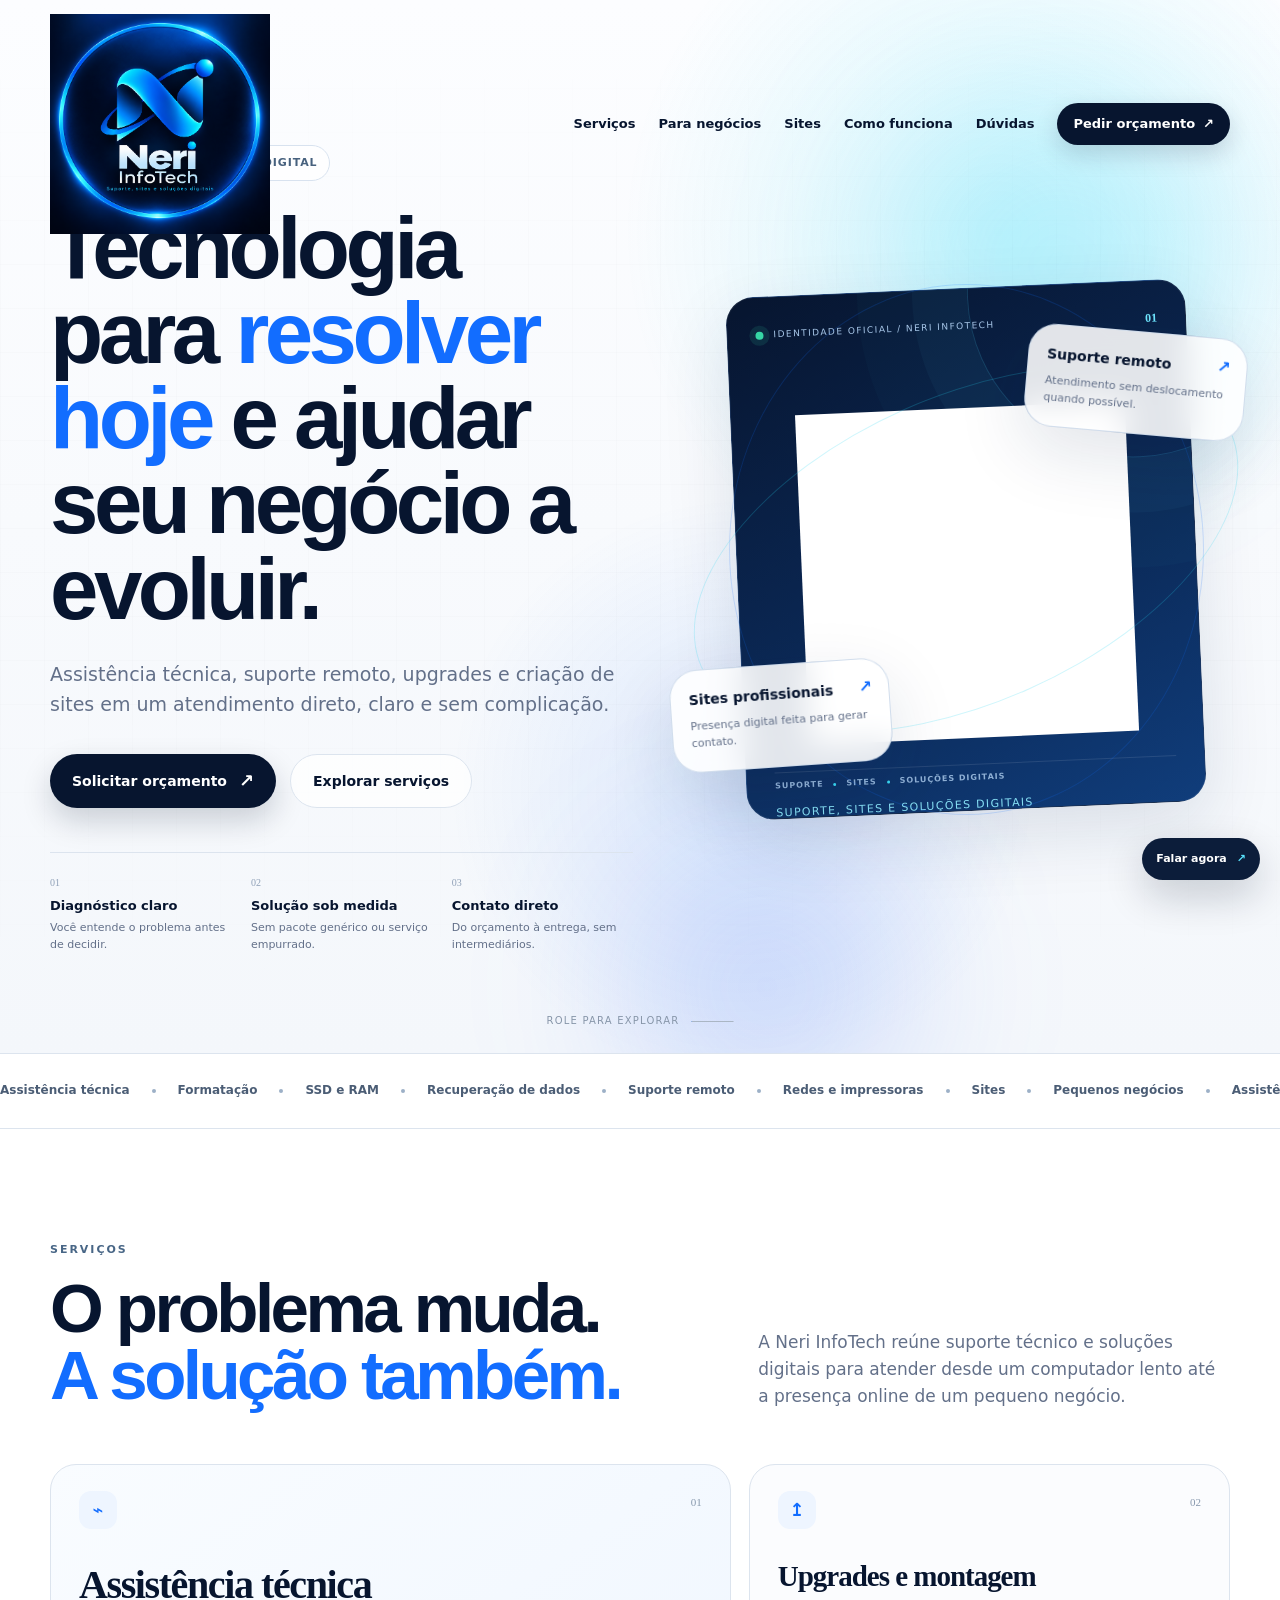
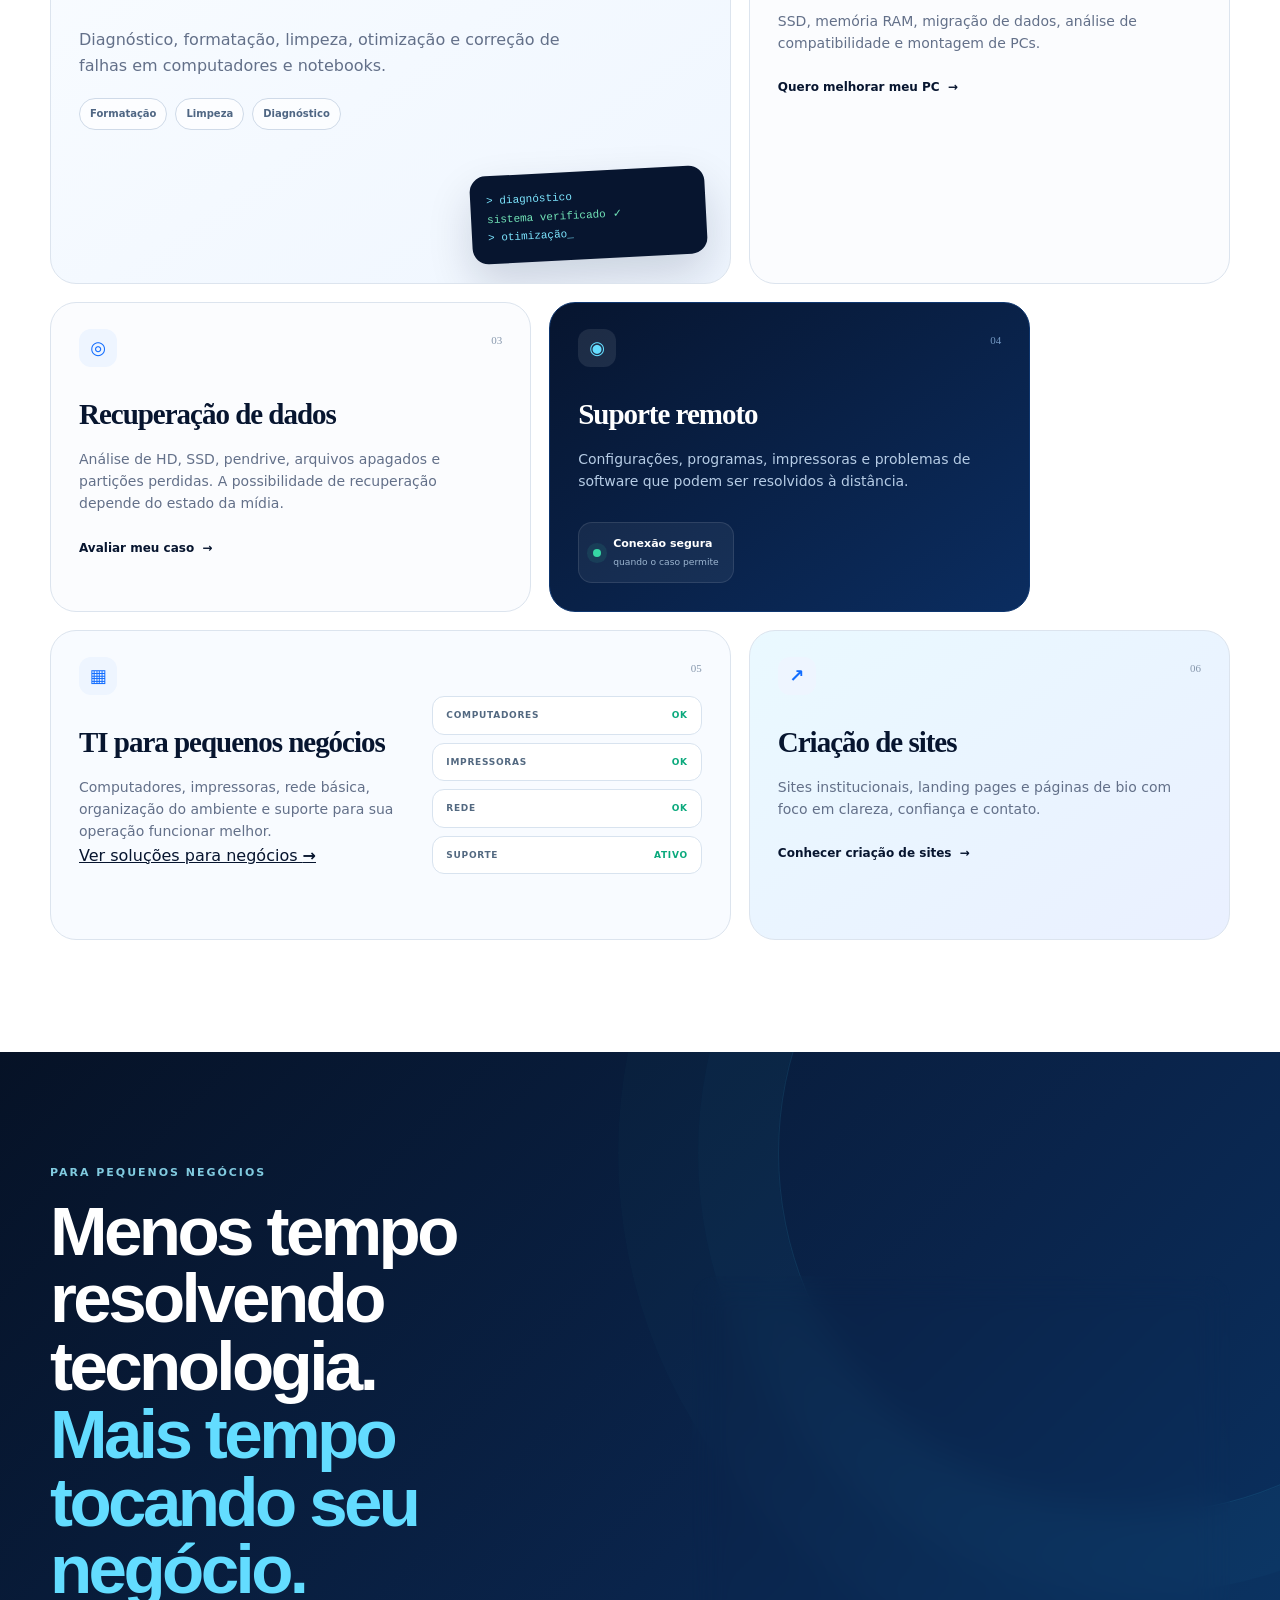
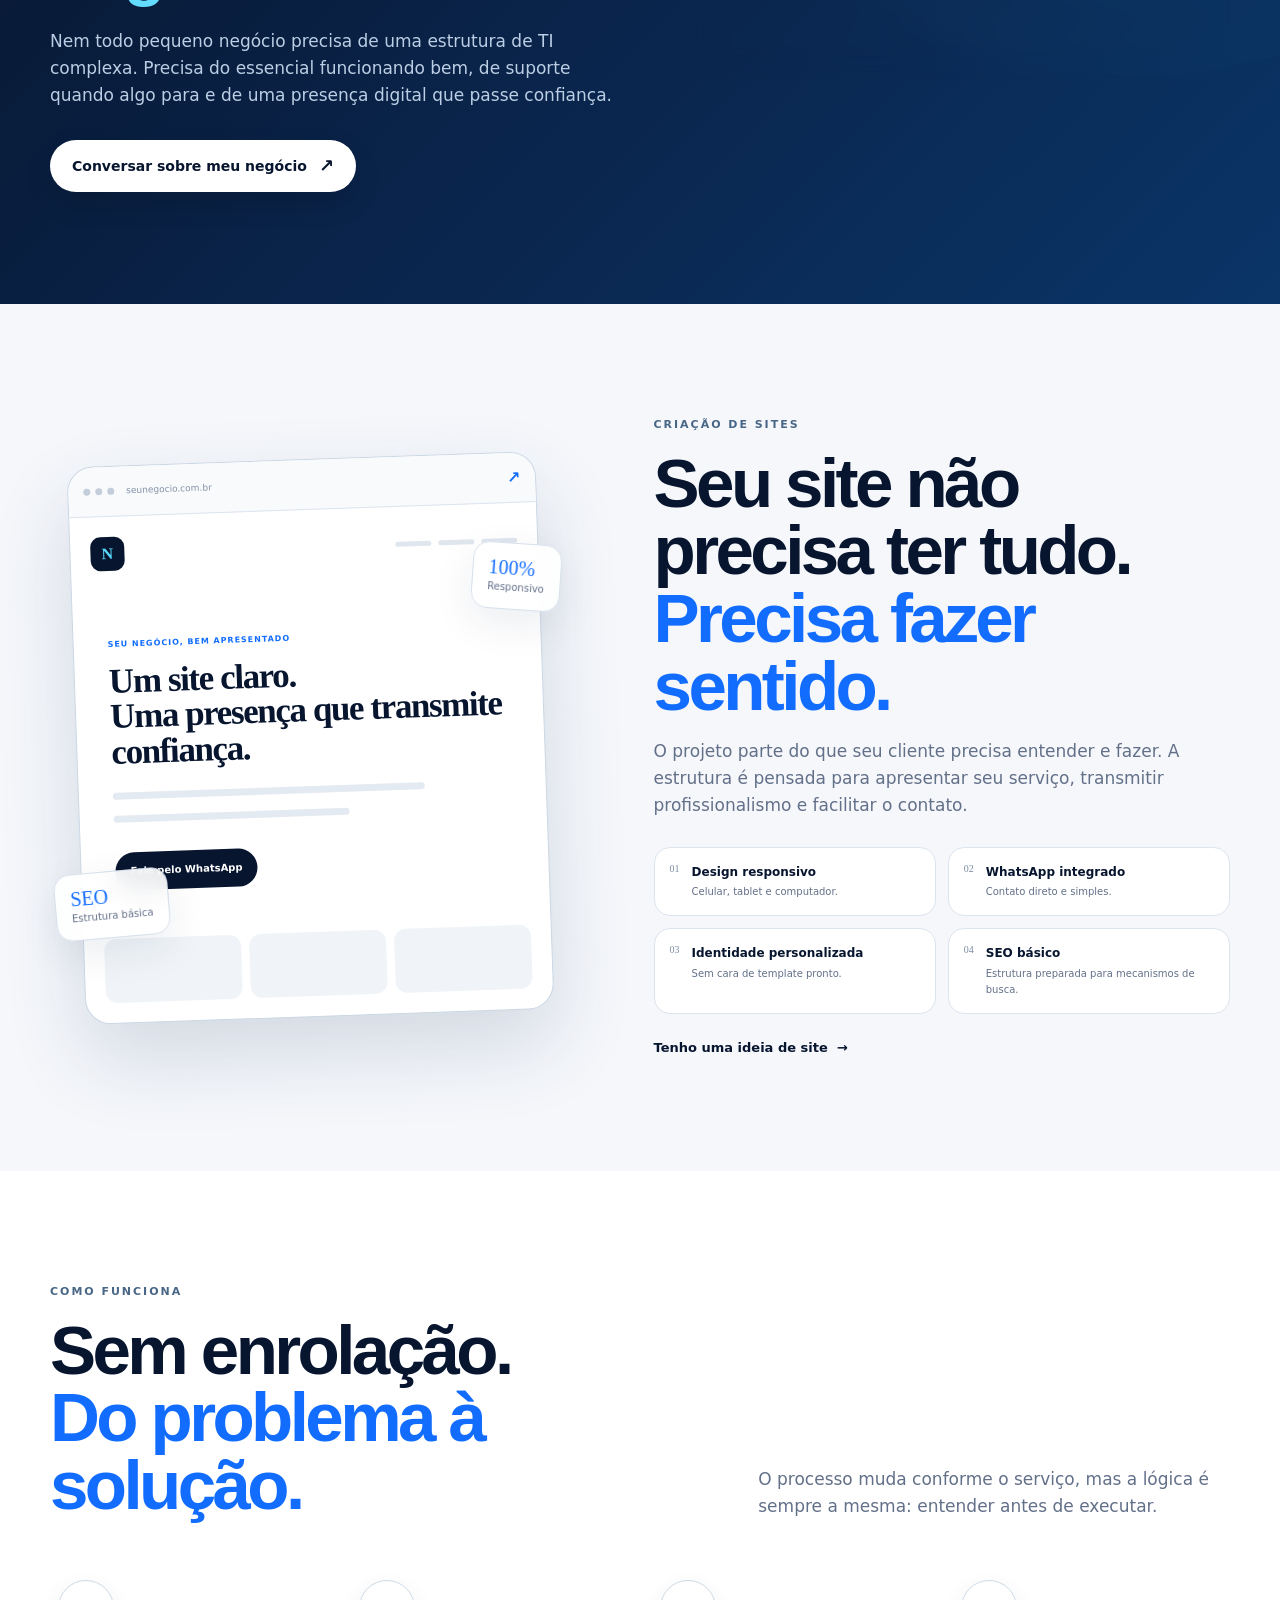
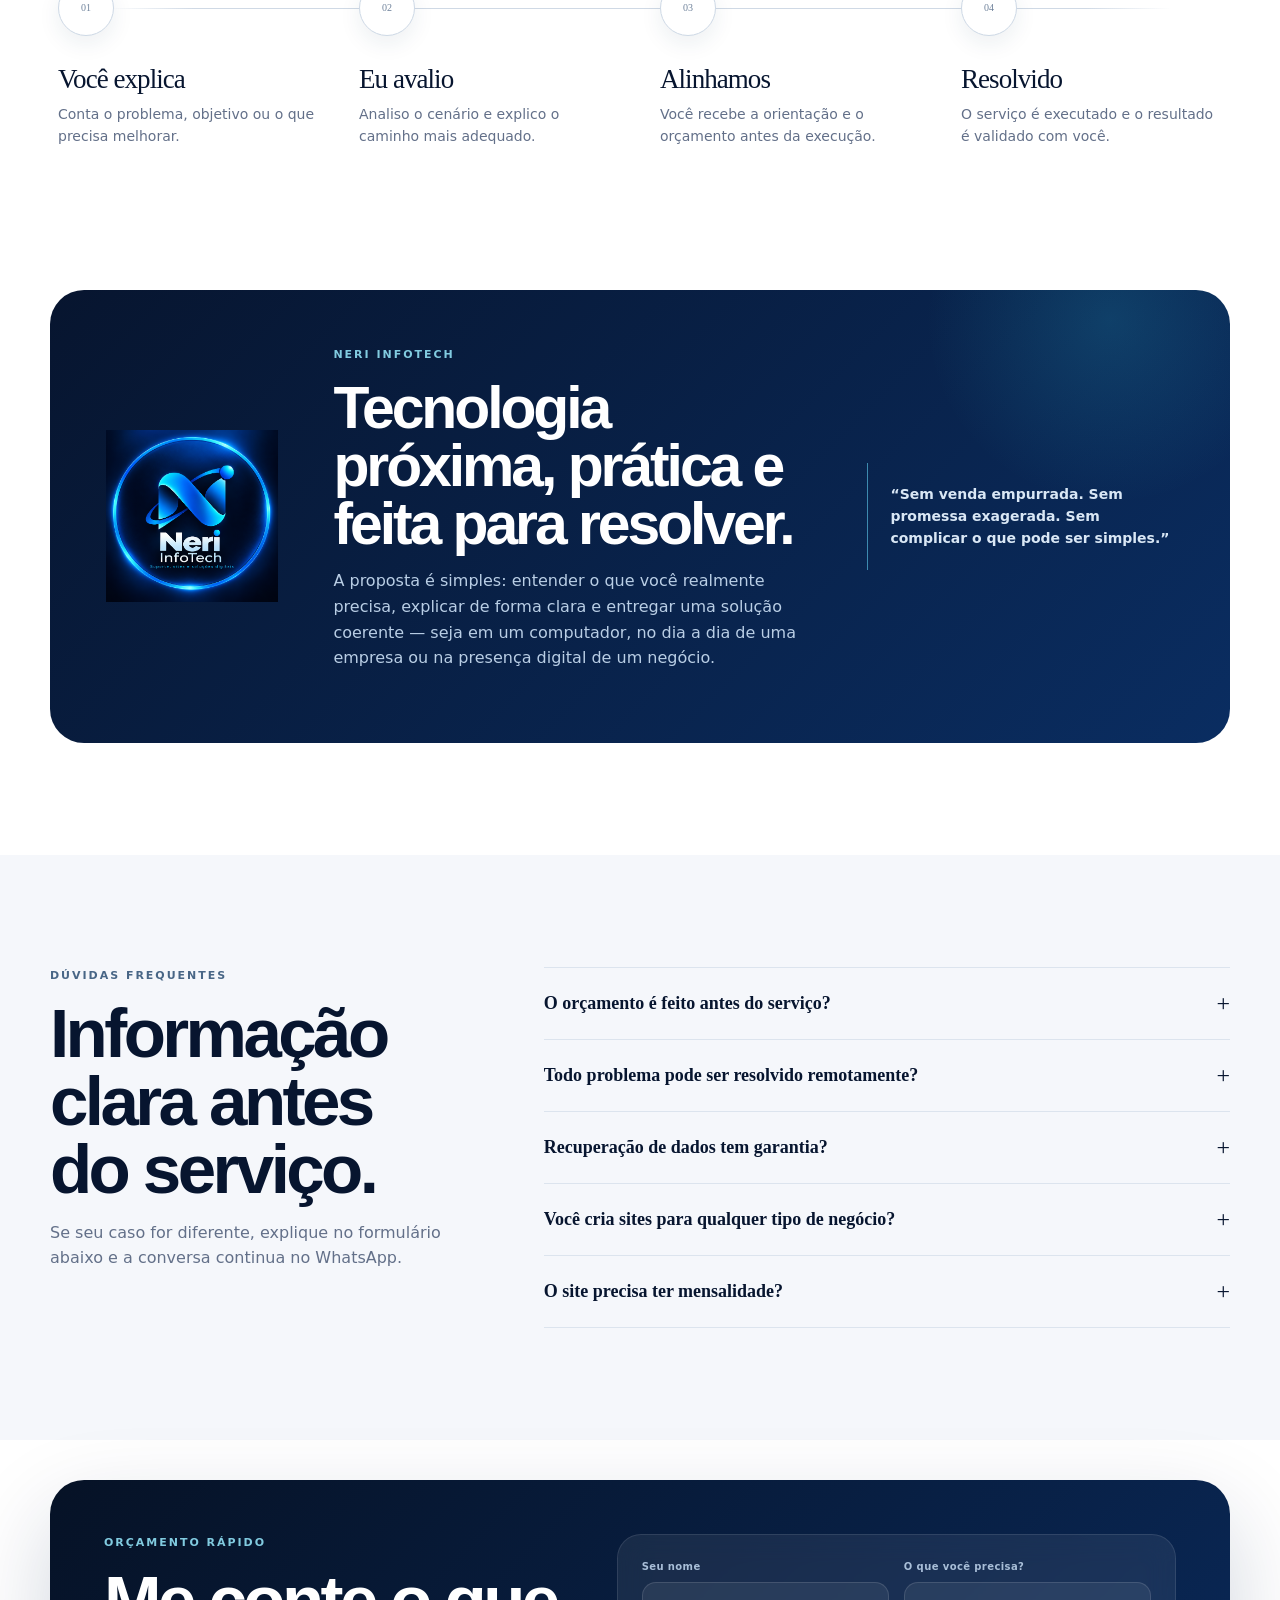
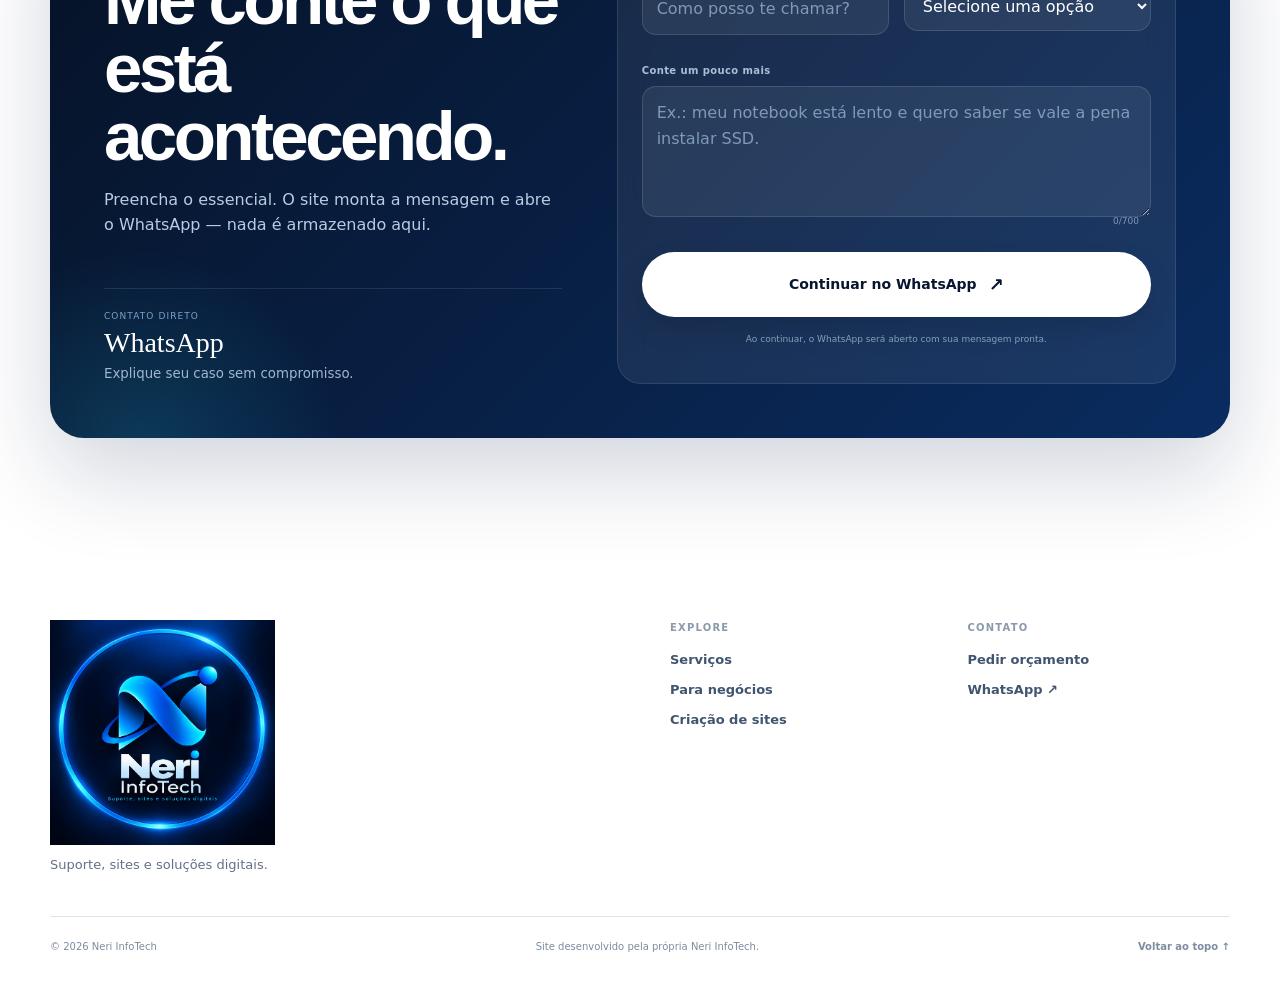
==== commit b6b1223f: "Aplica logo oficial da Neri InfoTech em toda identidade do site" ====
--- a/index.html
+++ b/index.html
@@ -11,8 +11,10 @@
   <meta property="og:type" content="website">
   <meta property="og:locale" content="pt_BR">
   <meta property="og:url" content="https://neriinfotech.netlify.app/">
+  <meta property="og:image" content="https://neriinfotech.netlify.app/logo_Infotech.png">
   <link rel="canonical" href="https://neriinfotech.netlify.app/">
-  <link rel="icon" href="brand-mark.svg" type="image/svg+xml">
+  <link rel="icon" href="logo_Infotech.png" type="image/png">
+  <link rel="apple-touch-icon" href="logo_Infotech.png">
   <link rel="preconnect" href="https://fonts.googleapis.com">
   <link rel="preconnect" href="https://fonts.gstatic.com" crossorigin>
   <link href="https://fonts.googleapis.com/css2?family=Manrope:wght@400;500;600;700;800&family=Space+Grotesk:wght@500;600;700&display=swap" rel="stylesheet">
@@ -24,6 +26,8 @@
     "name":"Neri InfoTech",
     "description":"Assistência técnica, suporte remoto, upgrades, criação de sites e soluções digitais para pessoas e pequenos negócios.",
     "url":"https://neriinfotech.netlify.app/",
+    "logo":"https://neriinfotech.netlify.app/logo_Infotech.png",
+    "image":"https://neriinfotech.netlify.app/logo_Infotech.png",
     "areaServed":"Brasil"
   }
   </script>
@@ -34,7 +38,7 @@
   <header class="site-header" id="top">
     <div class="container nav-wrap">
       <a class="brand" href="#top" aria-label="Neri InfoTech - início">
-        <img src="brand-mark.svg" alt="Neri InfoTech">
+        <img src="logo_Infotech.png" alt="Neri InfoTech">
       </a>
       <button class="menu-toggle" aria-label="Abrir menu" aria-expanded="false"><span></span><span></span></button>
       <nav class="nav" aria-label="Navegação principal">
@@ -69,11 +73,11 @@
           </div>
         </div>
 
-        <div class="hero-stage reveal" data-delay="120" aria-label="Áreas atendidas pela Neri InfoTech">
+        <div class="hero-stage reveal" data-delay="120" aria-label="Apresentação da marca Neri InfoTech">
           <div class="stage-card stage-main" data-tilt>
-            <div class="stage-top"><span class="live-dot"></span><small>NERI INFOTECH / ONLINE</small><b>01</b></div>
-            <div class="stage-logo"><img src="brand-mark.svg" alt=""></div>
-            <div class="stage-message"><span>Soluções em tecnologia</span><strong>Para você.<br>Para seu negócio.</strong></div>
+            <div class="stage-top"><span class="live-dot"></span><small>IDENTIDADE OFICIAL / NERI INFOTECH</small><b>01</b></div>
+            <div class="stage-logo stage-logo-official"><img src="logo_Infotech.png" alt="Logo oficial Neri InfoTech"></div>
+            <div class="stage-message"><span>Suporte, sites e soluções digitais</span><strong>Soluções em tecnologia<br>para você e seu negócio.</strong></div>
             <div class="stage-footer"><span>SUPORTE</span><i></i><span>SITES</span><i></i><span>SOLUÇÕES DIGITAIS</span></div>
           </div>
           <div class="stage-card stage-mini stage-mini-a"><span>Suporte remoto</span><b>↗</b><small>Atendimento sem deslocamento quando possível.</small></div>
@@ -192,7 +196,7 @@
 
     <section class="section manifesto">
       <div class="container manifesto-card reveal">
-        <div class="manifesto-mark">N</div>
+        <div class="manifesto-logo"><img src="logo_Infotech.png" alt="Neri InfoTech"></div>
         <div><p class="kicker kicker-light">NERI INFOTECH</p><h2>Tecnologia próxima, prática e feita para resolver.</h2><p>A proposta é simples: entender o que você realmente precisa, explicar de forma clara e entregar uma solução coerente — seja em um computador, no dia a dia de uma empresa ou na presença digital de um negócio.</p></div>
         <blockquote>“Sem venda empurrada. Sem promessa exagerada. Sem complicar o que pode ser simples.”</blockquote>
       </div>
@@ -233,7 +237,7 @@
   <a class="whatsapp-float" href="https://wa.me/5575999294419?text=Olá!%20Vi%20o%20site%20da%20Neri%20InfoTech%20e%20gostaria%20de%20conversar." target="_blank" rel="noopener" aria-label="Falar com a Neri InfoTech pelo WhatsApp"><span>Falar agora</span><b>↗</b></a>
 
   <footer class="footer">
-    <div class="container footer-top"><div class="footer-brand"><img src="brand-mark.svg" alt="Neri InfoTech"><p>Suporte, sites e soluções digitais.</p></div><div class="footer-nav"><div><strong>Explore</strong><a href="#servicos">Serviços</a><a href="#negocios">Para negócios</a><a href="#sites">Criação de sites</a></div><div><strong>Contato</strong><a href="#orcamento">Pedir orçamento</a><a href="https://wa.me/5575999294419" target="_blank" rel="noopener">WhatsApp ↗</a></div></div></div>
+    <div class="container footer-top"><div class="footer-brand"><img src="logo_Infotech.png" alt="Neri InfoTech"><p>Suporte, sites e soluções digitais.</p></div><div class="footer-nav"><div><strong>Explore</strong><a href="#servicos">Serviços</a><a href="#negocios">Para negócios</a><a href="#sites">Criação de sites</a></div><div><strong>Contato</strong><a href="#orcamento">Pedir orçamento</a><a href="https://wa.me/5575999294419" target="_blank" rel="noopener">WhatsApp ↗</a></div></div></div>
     <div class="container footer-bottom"><span>© <span id="year"></span> Neri InfoTech</span><span>Site desenvolvido pela própria Neri InfoTech.</span><a href="#top">Voltar ao topo ↑</a></div>
   </footer>
 
--- a/styles.css
+++ b/styles.css
@@ -1 +1,56 @@
-:root{--bg:#f6f8fc;--surface:#fff;--ink:#07152f;--muted:#627089;--line:#dfe6ef;--blue:#1177ff;--cyan:#22d3ee;--navy:#07152f;--navy2:#0b2148;--radius:28px;--shadow:0 24px 60px rgba(15,36,70,.12)}*{box-sizing:border-box}html{scroll-behavior:smooth;scroll-padding-top:100px}body{margin:0;font-family:"Manrope",system-ui,sans-serif;color:var(--ink);background:var(--bg);line-height:1.6;overflow-x:hidden}img,svg{display:block;max-width:100%}a{color:inherit}button,input,textarea,select{font:inherit}button{cursor:pointer}::selection{background:#bceeff;color:#061a3d}.container{width:min(1180px,calc(100% - 40px));margin:auto}.section{padding:110px 0}.scroll-progress{position:fixed;inset:0 auto auto 0;height:2px;width:0;background:linear-gradient(90deg,var(--blue),var(--cyan));z-index:9999}.site-header{position:fixed;inset:0 0 auto;z-index:1000;padding:14px 0;transition:.3s}.site-header.scrolled{background:rgba(247,249,252,.82);backdrop-filter:blur(18px);border-bottom:1px solid rgba(223,230,239,.8)}.nav-wrap{display:flex;align-items:center;justify-content:space-between;gap:28px}.brand img{width:235px}.nav{display:flex;align-items:center;gap:24px;font-size:13px;font-weight:800}.nav a{text-decoration:none;position:relative}.nav>a:not(.nav-cta)::after{content:"";position:absolute;left:0;bottom:-7px;width:100%;height:1px;background:var(--ink);transform:scaleX(0);transform-origin:right;transition:.25s}.nav>a:hover::after{transform:scaleX(1);transform-origin:left}.nav-cta{padding:11px 17px;border:1px solid var(--ink);border-radius:999px;transition:.25s}.nav-cta:hover{background:var(--ink);color:#fff}.menu-toggle{display:none;border:0;background:transparent;padding:8px}.menu-toggle span{display:block;width:24px;height:2px;background:var(--ink);margin:5px 0;transition:.25s}.hero{position:relative;min-height:100vh;display:flex;align-items:center;padding:145px 0 80px;overflow:hidden;background:radial-gradient(circle at 82% 20%,rgba(34,211,238,.13),transparent 28%),radial-gradient(circle at 64% 72%,rgba(17,119,255,.1),transparent 25%),linear-gradient(180deg,#fbfdff,#f5f8fc)}.hero-grid-pattern{position:absolute;inset:0;opacity:.18;background-image:linear-gradient(rgba(7,21,47,.06) 1px,transparent 1px),linear-gradient(90deg,rgba(7,21,47,.06) 1px,transparent 1px);background-size:42px 42px;mask-image:linear-gradient(to bottom,transparent 0,#000 20%,#000 65%,transparent 100%)}.hero-grid{display:grid;grid-template-columns:1.08fr .92fr;gap:70px;align-items:center;position:relative;z-index:1}.eyebrow{display:flex;align-items:center;gap:10px;margin:0 0 18px;text-transform:uppercase;letter-spacing:.16em;font-size:12px;font-weight:800;color:#3d5a7d}.eyebrow span{width:26px;height:1px;background:var(--blue)}.eyebrow.light{color:#9fc2ec}.eyebrow.light span{background:var(--cyan)}.hero h1,.section-head h2,.business h2,.sites h2,.about h2,.faq h2,.quote h2{font-family:"Space Grotesk",sans-serif;letter-spacing:-.045em;line-height:.99;margin:0}.hero h1{font-size:clamp(52px,7vw,92px);max-width:790px}.hero h1 em{font-style:normal;color:var(--blue);display:block}.hero-text{font-size:19px;color:var(--muted);max-width:680px;margin:28px 0 0}.hero-actions{display:flex;gap:14px;flex-wrap:wrap;margin:34px 0 42px}.btn{display:inline-flex;align-items:center;justify-content:center;gap:12px;text-decoration:none;border-radius:999px;padding:15px 22px;font-weight:800;font-size:14px;border:0;transition:.25s}.btn span{font-size:18px;transition:.25s}.btn:hover span{transform:translate(2px,-2px)}.btn-primary{background:var(--ink);color:#fff;box-shadow:0 12px 28px rgba(7,21,47,.18)}.btn-primary:hover{transform:translateY(-2px);box-shadow:0 16px 34px rgba(7,21,47,.22)}.btn-ghost{border:1px solid var(--line);background:rgba(255,255,255,.7)}.btn-ghost:hover{background:#fff;border-color:#c5d0df}.hero-meta{display:grid;grid-template-columns:repeat(3,1fr);gap:18px;border-top:1px solid var(--line);padding-top:22px;max-width:720px}.hero-meta strong,.hero-meta span{display:block}.hero-meta strong{font-size:13px}.hero-meta span{font-size:12px;color:var(--muted);margin-top:4px}.hero-visual{position:relative;min-height:560px;display:grid;place-items:center}.brand-orbit{position:relative;width:min(520px,100%);aspect-ratio:1;display:grid;place-items:center}.brand-core{position:relative;width:64%;aspect-ratio:1;border-radius:38%;display:grid;place-items:center;background:linear-gradient(145deg,#07152f,#0e2b5f);box-shadow:0 35px 80px rgba(8,38,85,.25),inset 0 1px 0 rgba(255,255,255,.08);transform:rotate(-4deg);transition:transform .2s ease}.brand-core::after{content:"";position:absolute;inset:8%;border-radius:32%;border:1px solid rgba(255,255,255,.08)}.brand-core svg{width:70%;filter:drop-shadow(0 14px 20px rgba(15,142,255,.25));transform:rotate(4deg)}.orbit-ring{position:absolute;border:1px solid rgba(17,119,255,.18);border-radius:50%}.orbit-ring-1{width:88%;height:88%;animation:spin 22s linear infinite}.orbit-ring-2{width:106%;height:52%;transform:rotate(-23deg);border-color:rgba(34,211,238,.22);animation:pulseOrbit 7s ease-in-out infinite}.float-chip{position:absolute;padding:10px 14px;border-radius:999px;background:rgba(255,255,255,.85);backdrop-filter:blur(14px);border:1px solid rgba(204,217,233,.8);box-shadow:0 12px 28px rgba(33,61,104,.09);font-size:12px;font-weight:800;color:#1a355b;animation:floatY 5s ease-in-out infinite}.chip-a{top:15%;right:-2%}.chip-b{left:-4%;bottom:28%;animation-delay:-1.8s}.chip-c{right:3%;bottom:12%;animation-delay:-3.1s}@keyframes spin{to{transform:rotate(360deg)}}@keyframes pulseOrbit{0%,100%{transform:rotate(-23deg) scale(1);opacity:.65}50%{transform:rotate(-23deg) scale(1.035);opacity:1}}@keyframes floatY{0%,100%{transform:translateY(0)}50%{transform:translateY(-8px)}}.hero-glow{position:absolute;border-radius:50%;filter:blur(55px);opacity:.42;pointer-events:none}.hero-glow-a{width:260px;height:260px;background:#8ce8ff;right:7%;top:9%}.hero-glow-b{width:220px;height:220px;background:#8db3ff;left:52%;bottom:-5%}.signal-strip{border-top:1px solid var(--line);border-bottom:1px solid var(--line);background:#fff;overflow:hidden}.signal-track{min-height:78px;display:flex;align-items:center;overflow:hidden}.signal-track-inner{display:flex;align-items:center;gap:24px;width:max-content;white-space:nowrap;font-size:13px;font-weight:800;color:#4f6078;animation:marquee 32s linear infinite}.signal-track i{width:4px;height:4px;border-radius:50%;background:#9db2cb}@keyframes marquee{to{transform:translateX(-38%)}}.section-head{display:grid;grid-template-columns:1.15fr .85fr;gap:80px;align-items:end;margin-bottom:55px}.section-head.compact{grid-template-columns:1fr;margin-bottom:50px}.section-head h2,.business h2,.sites h2,.about h2,.faq h2,.quote h2{font-size:clamp(40px,5vw,68px)}.section-head>p{margin:0;color:var(--muted);font-size:17px;max-width:530px}.services{background:#fff}.service-list{border-top:1px solid var(--line)}.service-row{display:grid;grid-template-columns:80px 1.15fr .85fr;gap:42px;align-items:start;padding:34px 0;border-bottom:1px solid var(--line);transition:.25s}.service-row:hover{padding-left:12px;padding-right:12px;background:linear-gradient(90deg,rgba(17,119,255,.035),transparent)}.service-number{font-family:"Space Grotesk";font-size:14px;color:#8091aa;padding-top:5px}.service-main h3{font-family:"Space Grotesk";font-size:30px;letter-spacing:-.03em;margin:0 0 10px}.service-main p{margin:0;color:var(--muted);max-width:610px}.service-tags{display:flex;gap:8px;flex-wrap:wrap;justify-content:flex-end}.service-tags span{border:1px solid var(--line);border-radius:999px;padding:8px 11px;font-size:11px;font-weight:800;color:#4a6080;background:#fbfcfe}.coming{display:inline-flex;background:#e9f5ff;color:#0d63c5;border-radius:999px;padding:5px 9px;font-size:10px;font-weight:900;letter-spacing:.08em;text-transform:uppercase;margin-bottom:10px}.future-row{background:linear-gradient(90deg,rgba(17,119,255,.05),rgba(34,211,238,.03))}.business{background:linear-gradient(135deg,#06142e,#0a2550 55%,#0b2f66);color:#fff;position:relative;overflow:hidden}.business::after{content:"";position:absolute;width:540px;height:540px;border:1px solid rgba(80,182,255,.14);border-radius:50%;right:-180px;top:-200px;box-shadow:0 0 0 70px rgba(80,182,255,.035),0 0 0 140px rgba(80,182,255,.02)}.business-grid{display:grid;grid-template-columns:1fr .9fr;gap:80px;align-items:center;position:relative;z-index:1}.business-copy>p:not(.eyebrow){color:#bdd0e7;font-size:17px;max-width:650px}.text-link{display:inline-flex;gap:10px;align-items:center;color:#fff;text-decoration:none;font-weight:800;margin-top:20px}.text-link span{transition:.25s}.text-link:hover span{transform:translateX(4px)}.business-panel{border:1px solid rgba(255,255,255,.11);background:rgba(255,255,255,.055);backdrop-filter:blur(12px);border-radius:var(--radius);padding:26px;box-shadow:0 30px 70px rgba(0,0,0,.2)}.panel-top{display:flex;align-items:center;gap:10px;font-size:12px;color:#b8cce5;border-bottom:1px solid rgba(255,255,255,.1);padding-bottom:18px}.status-dot{width:8px;height:8px;border-radius:50%;background:#41e6c5;box-shadow:0 0 0 6px rgba(65,230,197,.1)}.panel-flow>div{display:grid;grid-template-columns:45px 1fr;column-gap:12px;padding:22px 0;border-bottom:1px solid rgba(255,255,255,.08)}.panel-flow>div:last-child{border-bottom:0}.panel-flow b{grid-row:1/3;color:#51d8ff}.panel-flow span{font-size:18px;font-weight:800}.panel-flow small{color:#9bb3d0}.sites{background:#f7f9fc}.sites-grid{display:grid;grid-template-columns:.95fr 1.05fr;gap:80px;align-items:center}.sites-copy>p:not(.eyebrow){font-size:17px;color:var(--muted)}.check-list{display:grid;gap:12px;margin-top:28px}.check-list span{position:relative;padding-left:28px;font-weight:700;color:#314a6b}.check-list span::before{content:"✓";position:absolute;left:0;top:0;color:var(--blue)}.browser-card{border:1px solid #cfd9e6;border-radius:24px;background:#fff;overflow:hidden;box-shadow:var(--shadow);transform:rotate(-2deg)}.browser-top{height:52px;display:flex;align-items:center;gap:8px;padding:0 16px;border-bottom:1px solid var(--line);background:#f8fafc}.browser-top i{width:8px;height:8px;border-radius:50%;background:#c8d2de}.browser-top span{margin-left:12px;font-size:11px;color:#7c8da5}.browser-body{padding:22px}.mini-nav{display:flex;align-items:center;gap:10px}.mini-nav b{display:grid;place-items:center;width:34px;height:34px;border-radius:10px;background:#08234c;color:#46dfff}.mini-nav span{height:6px;width:44px;border-radius:99px;background:#dfe7f0}.mini-hero{padding:54px 16px 36px}.mini-hero small{color:#1685ff;font-weight:800}.mini-hero strong{display:block;font-family:"Space Grotesk";font-size:34px;line-height:1.05;max-width:360px;margin:10px 0 22px}.mini-hero p{height:8px;border-radius:99px;background:#e5ebf3;width:78%}.mini-hero p+p{width:57%}.mini-hero button{border:0;background:#07152f;color:white;padding:11px 16px;border-radius:999px;margin-top:14px}.process{background:#fff}.process-grid{display:grid;grid-template-columns:repeat(3,1fr);gap:18px}.process-item{background:#fff;border:1px solid var(--line);border-radius:22px;padding:30px;min-height:240px;transition:.25s}.process-item:hover{transform:translateY(-5px);box-shadow:var(--shadow)}.process-item>span{font-family:"Space Grotesk";color:#7f96b2;font-size:13px}.process-item h3{font-family:"Space Grotesk";font-size:26px;letter-spacing:-.03em;margin:48px 0 8px}.process-item p{color:var(--muted);margin:0}.about{background:#f7f9fc}.about-grid{display:grid;grid-template-columns:.7fr 1.3fr;gap:90px;align-items:start}.about-kicker{position:sticky;top:150px;font-family:"Space Grotesk";font-size:clamp(58px,7vw,94px);letter-spacing:-.07em;line-height:.8}.about-kicker span,.about-kicker strong{display:block}.about-kicker strong{font-weight:500;color:#4c6f98}.about-copy>p:not(.eyebrow){font-size:18px;color:var(--muted);max-width:760px}.about-note{padding:18px 0;border-top:1px solid var(--line);border-bottom:1px solid var(--line);font-weight:700;color:#344d6d!important}.faq{background:#fff}.faq-grid{display:grid;grid-template-columns:.8fr 1.2fr;gap:80px;align-items:start}.faq-intro{position:sticky;top:130px}.faq-intro>p:not(.eyebrow){color:var(--muted)}.faq-list details{border-bottom:1px solid var(--line);padding:22px 0}.faq-list details:first-child{border-top:1px solid var(--line)}.faq-list summary{list-style:none;font-family:"Space Grotesk";font-size:20px;font-weight:700;cursor:pointer;position:relative;padding-right:36px}.faq-list summary::-webkit-details-marker{display:none}.faq-list summary::after{content:"+";position:absolute;right:0;top:-4px;font-size:28px;color:#56718f;transition:.2s}.faq-list details[open] summary::after{transform:rotate(45deg)}.faq-list p{color:var(--muted);margin:14px 40px 0 0}.quote{background:#fff;padding-top:40px}.quote-card{background:linear-gradient(135deg,#07152f,#0b2c61);color:#fff;border-radius:34px;padding:64px;display:grid;grid-template-columns:.9fr 1.1fr;gap:70px;align-items:start;position:relative;overflow:hidden}.quote-card::after{content:"";position:absolute;width:420px;height:420px;border-radius:50%;background:radial-gradient(circle,rgba(34,211,238,.2),transparent 65%);right:-80px;top:-100px}.quote-copy,.quote-form{position:relative;z-index:1}.quote-copy>p:not(.eyebrow){color:#c2d3e9}.quote-form{display:grid;grid-template-columns:1fr 1fr;gap:16px}.quote-form label{display:grid;gap:7px}.quote-form label span{font-size:12px;font-weight:800;color:#bdd0e7}.quote-form input,.quote-form textarea,.quote-form select{width:100%;border:1px solid rgba(255,255,255,.16);background:rgba(255,255,255,.07);color:#fff;border-radius:14px;padding:13px 14px;outline:none;transition:.2s}.quote-form textarea{resize:vertical}.quote-form option{color:#07152f}.quote-form input::placeholder,.quote-form textarea::placeholder{color:#96aac4}.quote-form input:focus,.quote-form textarea:focus,.quote-form select:focus{border-color:#44dfff;box-shadow:0 0 0 3px rgba(68,223,255,.1)}.quote-form .full{grid-column:1/-1}.btn-light{background:#fff;color:#081b3a}.btn-light:hover{transform:translateY(-2px)}.footer{background:#fff;padding:46px 0 50px}.footer-grid{display:grid;grid-template-columns:1.1fr .8fr 1fr;gap:45px;align-items:end;border-top:1px solid var(--line);padding-top:36px}.footer-brand img{width:210px}.footer-brand p{font-size:13px;color:var(--muted);margin:8px 0 0}.footer-links{display:flex;flex-wrap:wrap;gap:14px 22px}.footer-links a{text-decoration:none;font-size:13px;font-weight:700;color:#465d7a}.footer-copy{text-align:right;color:#60718a;font-size:12px}.footer-copy span,.footer-copy small{display:block}.footer-copy small{margin-top:6px}.reveal{opacity:0;transform:translateY(24px);transition:opacity .7s cubic-bezier(.2,.7,.2,1),transform .7s cubic-bezier(.2,.7,.2,1)}.reveal.is-visible{opacity:1;transform:none}@media(max-width:980px){.nav{position:fixed;inset:76px 18px auto;background:#fff;border:1px solid var(--line);border-radius:22px;box-shadow:var(--shadow);padding:18px;display:flex;flex-direction:column;align-items:stretch;gap:4px;opacity:0;pointer-events:none;transform:translateY(-10px);transition:.25s}.nav.open{opacity:1;pointer-events:auto;transform:none}.nav a{padding:12px}.nav-cta{text-align:center}.menu-toggle{display:block}.brand img{width:205px}.hero{min-height:auto}.hero-grid,.business-grid,.sites-grid,.about-grid,.faq-grid,.quote-card{grid-template-columns:1fr}.hero-grid{gap:20px}.hero-visual{min-height:460px}.section-head{grid-template-columns:1fr;gap:22px}.service-row{grid-template-columns:56px 1fr}.service-tags{grid-column:2;justify-content:flex-start}.sites-visual{order:2}.about-kicker,.faq-intro{position:static}.quote-card{gap:38px}.footer-grid{grid-template-columns:1fr 1fr}.footer-copy{text-align:left;grid-column:1/-1}}@media(max-width:680px){.container{width:min(100% - 28px,1180px)}.section{padding:78px 0}.site-header{padding:10px 0}.brand img{width:180px}.hero{padding:120px 0 58px}.hero h1{font-size:clamp(44px,14vw,64px)}.hero-text{font-size:17px}.hero-meta{grid-template-columns:1fr;gap:12px}.hero-meta div{padding-bottom:12px;border-bottom:1px solid var(--line)}.hero-visual{min-height:360px}.float-chip{font-size:10px;padding:8px 10px}.section-head h2,.business h2,.sites h2,.about h2,.faq h2,.quote h2{font-size:clamp(36px,11vw,52px)}.service-row{grid-template-columns:1fr;gap:12px;padding:28px 0}.service-number,.service-tags{grid-column:auto}.service-tags{justify-content:flex-start}.service-row:hover{padding-left:0;padding-right:0}.process-grid{grid-template-columns:1fr}.process-item{min-height:auto}.process-item h3{margin-top:24px}.business-panel{padding:20px}.browser-card{transform:none}.faq-list summary{font-size:18px}.quote-card{padding:28px;border-radius:24px}.quote-form{grid-template-columns:1fr}.quote-form .full{grid-column:auto}.footer-grid{grid-template-columns:1fr}.footer-copy{grid-column:auto}.signal-track-inner{animation-duration:24s}}@media(prefers-reduced-motion:reduce){html{scroll-behavior:auto}*,*::before,*::after{animation-duration:.01ms!important;animation-iteration-count:1!important;transition-duration:.01ms!important}.reveal{opacity:1;transform:none}}+:root{
+  --bg:#f5f7fb;--surface:#fff;--ink:#07152f;--muted:#637089;--line:#dce4ee;
+  --blue:#126dff;--cyan:#27d7ef;--navy:#061226;--navy2:#0b254d;--green:#36d7a5;
+  --radius:28px;--shadow:0 24px 70px rgba(18,43,79,.12);--shadow-soft:0 14px 40px rgba(18,43,79,.08)
+}
+*{box-sizing:border-box}
+html{scroll-behavior:smooth;scroll-padding-top:96px}
+body{margin:0;font-family:"Manrope",system-ui,sans-serif;color:var(--ink);background:var(--bg);line-height:1.6;overflow-x:hidden}
+img,svg{display:block;max-width:100%}
+a{color:inherit}button,input,textarea,select{font:inherit}button{cursor:pointer}
+::selection{background:#bcecff;color:#061226}
+.container{width:min(1180px,calc(100% - 40px));margin:auto}.section{padding:112px 0}
+.scroll-progress{position:fixed;inset:0 auto auto 0;height:2px;width:0;background:linear-gradient(90deg,var(--blue),var(--cyan));z-index:9999}
+
+.site-header{position:fixed;inset:0 0 auto;z-index:1000;padding:14px 0;transition:.3s ease}
+.site-header.scrolled{background:rgba(247,249,252,.88);backdrop-filter:blur(18px);border-bottom:1px solid rgba(220,228,238,.85)}
+.nav-wrap{display:flex;align-items:center;justify-content:space-between;gap:28px}.brand{display:block}.brand img{width:220px;height:auto}
+.nav{display:flex;align-items:center;gap:23px;font-size:13px;font-weight:800}.nav a{text-decoration:none;position:relative}.nav>a:not(.nav-cta)::after{content:"";position:absolute;left:0;bottom:-7px;width:100%;height:1px;background:var(--ink);transform:scaleX(0);transform-origin:right;transition:transform .25s}.nav>a:hover::after{transform:scaleX(1);transform-origin:left}
+.nav-cta{display:inline-flex;align-items:center;gap:8px;padding:11px 16px;border-radius:999px;background:var(--ink);color:#fff;box-shadow:0 9px 24px rgba(7,21,47,.16);transition:.25s}.nav-cta:hover{transform:translateY(-1px);background:#0c2651}.menu-toggle{display:none;border:0;background:transparent;padding:8px}.menu-toggle span{display:block;width:24px;height:2px;background:var(--ink);margin:5px 0;transition:.25s}
+
+.hero{position:relative;min-height:100vh;display:flex;align-items:center;padding:145px 0 100px;overflow:hidden;background:radial-gradient(circle at 78% 22%,rgba(39,215,239,.16),transparent 29%),radial-gradient(circle at 58% 75%,rgba(18,109,255,.12),transparent 27%),linear-gradient(180deg,#fcfdff 0%,#f4f7fb 100%)}
+.hero-grid-bg{position:absolute;inset:0;opacity:.16;background-image:linear-gradient(rgba(7,21,47,.075) 1px,transparent 1px),linear-gradient(90deg,rgba(7,21,47,.075) 1px,transparent 1px);background-size:44px 44px;mask-image:linear-gradient(to bottom,transparent,#000 22%,#000 68%,transparent)}
+.hero-glow{position:absolute;border-radius:50%;filter:blur(80px);pointer-events:none}.glow-a{width:340px;height:340px;background:rgba(53,220,255,.24);right:4%;top:9%}.glow-b{width:280px;height:280px;background:rgba(72,122,255,.20);left:49%;bottom:-7%}
+.hero-layout{position:relative;z-index:2;display:grid;grid-template-columns:1.05fr .95fr;gap:70px;align-items:center}.availability{display:inline-flex;align-items:center;gap:10px;margin-bottom:24px;padding:8px 12px;border:1px solid #d8e2ef;background:rgba(255,255,255,.72);border-radius:999px;font-size:11px;font-weight:800;letter-spacing:.08em;text-transform:uppercase;color:#47617e}.availability i,.live-dot{width:8px;height:8px;border-radius:50%;background:var(--green);box-shadow:0 0 0 6px rgba(54,215,165,.12)}
+.hero h1,.section-heading h2,.business h2,.sites h2,.manifesto h2,.faq h2,.quote h2{font-family:"Space Grotesk",sans-serif;letter-spacing:-.052em;line-height:.98;margin:0}.hero h1{font-size:clamp(52px,6.8vw,90px);max-width:800px}.hero h1 span,.section-heading h2 span,.business h2 span,.sites h2 span{color:var(--blue)}.hero-lead{font-size:19px;color:var(--muted);max-width:670px;margin:28px 0 0}.hero-actions{display:flex;gap:14px;flex-wrap:wrap;margin:34px 0 44px}.btn{display:inline-flex;align-items:center;justify-content:center;gap:12px;text-decoration:none;border:0;border-radius:999px;padding:15px 22px;font-weight:800;font-size:14px;transition:.25s ease}.btn b{font-size:18px;line-height:1;transition:transform .25s}.btn:hover b{transform:translate(2px,-2px)}.btn-primary{background:var(--ink);color:#fff;box-shadow:0 13px 30px rgba(7,21,47,.18)}.btn-primary:hover{transform:translateY(-2px);box-shadow:0 18px 38px rgba(7,21,47,.22)}.btn-secondary{border:1px solid var(--line);background:rgba(255,255,255,.75)}.btn-secondary:hover{background:#fff;border-color:#bcc9d8;transform:translateY(-2px)}.btn-light{background:#fff;color:var(--ink);box-shadow:0 12px 28px rgba(0,0,0,.12)}.btn-light:hover{transform:translateY(-2px)}
+.hero-proof{display:grid;grid-template-columns:repeat(3,1fr);gap:20px;padding-top:22px;border-top:1px solid var(--line);max-width:760px}.hero-proof small,.hero-proof strong,.hero-proof span{display:block}.hero-proof small{font-family:"Space Grotesk";font-size:10px;color:#8fa0b7}.hero-proof strong{font-size:13px;margin:5px 0 3px}.hero-proof span{font-size:11px;color:var(--muted);line-height:1.5}
+.hero-stage{position:relative;min-height:590px;display:grid;place-items:center}.stage-card{position:absolute;border-radius:28px;box-shadow:var(--shadow)}.stage-main{width:min(460px,88%);aspect-ratio:.88;background:linear-gradient(155deg,#07152f 0%,#0b2a59 60%,#103d7b 100%);color:#fff;padding:28px;overflow:hidden;transform:rotate(-2.5deg);border:1px solid rgba(255,255,255,.08)}.stage-main::before{content:"";position:absolute;inset:-30% -25% auto auto;width:330px;height:330px;border-radius:50%;border:1px solid rgba(81,214,255,.18);box-shadow:0 0 0 55px rgba(81,214,255,.035),0 0 0 110px rgba(81,214,255,.02)}.stage-top{display:flex;align-items:center;gap:10px;position:relative;z-index:2}.stage-top small{font-size:9px;letter-spacing:.16em;color:#a8c7e9}.stage-top b{margin-left:auto;font-family:"Space Grotesk";font-size:12px;color:#6fe7ff}.stage-logo{position:relative;z-index:2;width:82%;margin:72px auto 26px;filter:brightness(0) invert(1)}.stage-logo img{width:100%}.stage-message{position:relative;z-index:2;border-top:1px solid rgba(255,255,255,.1);padding-top:25px}.stage-message span{font-size:11px;letter-spacing:.12em;text-transform:uppercase;color:#86dff4}.stage-message strong{display:block;font-family:"Space Grotesk";font-size:40px;line-height:1;letter-spacing:-.05em;margin-top:8px}.stage-footer{position:absolute;left:28px;right:28px;bottom:25px;display:flex;align-items:center;gap:10px;font-size:8px;font-weight:800;letter-spacing:.12em;color:#8fb0d5}.stage-footer i{width:3px;height:3px;border-radius:50%;background:#38d7f2}.stage-mini{width:220px;padding:18px 18px 20px;background:rgba(255,255,255,.88);backdrop-filter:blur(16px);border:1px solid rgba(205,218,234,.9);z-index:4}.stage-mini span{display:block;font-weight:800;font-size:14px}.stage-mini b{position:absolute;right:16px;top:15px;color:var(--blue)}.stage-mini small{display:block;color:var(--muted);font-size:11px;line-height:1.5;margin-top:8px}.stage-mini-a{right:-3%;top:13%;transform:rotate(5deg);animation:floatA 5.5s ease-in-out infinite}.stage-mini-b{left:-6%;bottom:13%;transform:rotate(-4deg);animation:floatB 6.2s ease-in-out infinite}.stage-orbit{position:absolute;border:1px solid rgba(18,109,255,.18);border-radius:50%;pointer-events:none}.orbit-one{width:90%;height:90%;animation:spin 26s linear infinite}.orbit-two{width:110%;height:52%;transform:rotate(-24deg);border-color:rgba(39,215,239,.22);animation:pulseOrbit 7s ease-in-out infinite}@keyframes spin{to{transform:rotate(360deg)}}@keyframes pulseOrbit{0%,100%{transform:rotate(-24deg) scale(1);opacity:.6}50%{transform:rotate(-24deg) scale(1.04);opacity:1}}@keyframes floatA{0%,100%{transform:rotate(5deg) translateY(0)}50%{transform:rotate(5deg) translateY(-8px)}}@keyframes floatB{0%,100%{transform:rotate(-4deg) translateY(0)}50%{transform:rotate(-4deg) translateY(8px)}}.hero-scroll{position:absolute;bottom:24px;left:50%;transform:translateX(-50%);display:flex;align-items:center;gap:12px;font-size:10px;letter-spacing:.12em;text-transform:uppercase;color:#8796a9}.hero-scroll i{display:block;width:42px;height:1px;background:#aab6c4;position:relative;overflow:hidden}.hero-scroll i::after{content:"";position:absolute;inset:0;background:var(--blue);transform:translateX(-100%);animation:scrollLine 2.4s ease-in-out infinite}@keyframes scrollLine{50%{transform:translateX(100%)}}
+
+.ticker{background:#fff;border-block:1px solid var(--line);overflow:hidden}.ticker-track{display:flex;align-items:center;gap:22px;width:max-content;min-height:74px;white-space:nowrap;font-size:12px;font-weight:800;color:#4b5d75;animation:ticker 36s linear infinite}.ticker-track span{display:inline-flex}.ticker-track i{width:4px;height:4px;border-radius:50%;background:#9cb0c7}@keyframes ticker{to{transform:translateX(-50%)}}
+
+.kicker{margin:0 0 16px;font-size:11px;font-weight:900;letter-spacing:.18em;color:#486686}.kicker-light{color:#81cbe0}.section-heading{display:grid;grid-template-columns:1.15fr .85fr;gap:70px;align-items:end;margin-bottom:54px}.section-heading h2,.business h2,.sites h2,.manifesto h2,.faq h2,.quote h2{font-size:clamp(42px,5.4vw,70px)}.section-copy{margin:0;color:var(--muted);font-size:17px;max-width:520px}
+
+.intro{background:#fff}.services-bento{display:grid;grid-template-columns:repeat(12,1fr);gap:18px}.service-card{position:relative;min-height:310px;padding:28px;border:1px solid var(--line);border-radius:26px;background:#fbfcfe;overflow:hidden;transition:.3s ease}.service-card:hover{transform:translateY(-5px);box-shadow:var(--shadow-soft);border-color:#cbd7e5}.service-card h3{font-family:"Space Grotesk";font-size:29px;letter-spacing:-.035em;margin:60px 0 10px}.service-card p{margin:0;color:var(--muted);font-size:14px;max-width:520px}.service-card>a{display:inline-flex;gap:8px;align-items:center;margin-top:24px;text-decoration:none;font-size:12px;font-weight:800}.service-card>a b{transition:.25s}.service-card>a:hover b{transform:translateX(4px)}.service-icon{position:absolute;top:26px;left:28px;width:38px;height:38px;border-radius:12px;display:grid;place-items:center;background:#eef5ff;color:var(--blue);font-size:18px;font-weight:800}.service-index{position:absolute;right:28px;top:29px;font-family:"Space Grotesk";font-size:11px;color:#8798ad}.service-featured{grid-column:span 7;min-height:420px;background:linear-gradient(145deg,#f9fcff,#eff6ff)}.service-featured h3{font-size:40px}.service-featured p{font-size:16px;max-width:500px}.service-pills{display:flex;gap:8px;flex-wrap:wrap;margin-top:20px}.service-pills span{border:1px solid #cfdae8;border-radius:999px;padding:7px 10px;font-size:10px;font-weight:800;color:#4f6683;background:rgba(255,255,255,.7)}.art-terminal{position:absolute;right:24px;bottom:24px;width:235px;padding:16px;border-radius:16px;background:#07152f;color:#7de6ff;box-shadow:0 20px 45px rgba(7,21,47,.16);font:11px/1.7 monospace;transform:rotate(-3deg)}.art-terminal span{display:block}.art-terminal .ok{color:#72e4b8}.services-bento>.service-card:nth-child(2),.services-bento>.service-card:nth-child(3){grid-column:span 5}.service-dark{grid-column:span 5;background:linear-gradient(145deg,#07152f,#0b2d60);color:#fff;border-color:#0e366f}.service-dark p{color:#b6cce5}.service-dark .service-icon{background:rgba(255,255,255,.09);color:#65ddff}.service-dark .service-index{color:#7398c2}.remote-status{display:flex;align-items:center;gap:12px;position:absolute;left:28px;bottom:28px;padding:12px 14px;border:1px solid rgba(255,255,255,.1);border-radius:14px;background:rgba(255,255,255,.055)}.remote-status i{width:8px;height:8px;border-radius:50%;background:var(--green);box-shadow:0 0 0 6px rgba(54,215,165,.1)}.remote-status span{font-size:11px;font-weight:800}.remote-status small{font-weight:500;color:#9cb5d0}.service-wide{grid-column:span 7;display:grid;grid-template-columns:1.1fr .9fr;gap:24px;background:#f8fbff}.service-wide h3{margin-top:60px}.business-stack{display:grid;gap:8px;align-content:center}.business-stack span{display:flex;justify-content:space-between;gap:20px;padding:11px 13px;border:1px solid #d8e3ef;border-radius:12px;background:#fff;font-size:9px;font-weight:900;letter-spacing:.08em;color:#536981}.business-stack b{color:#0aa97c}.service-accent{grid-column:span 5;background:linear-gradient(145deg,#eaf9ff,#eaf0ff)}
+
+.business{position:relative;background:linear-gradient(135deg,#061226 0%,#0a244b 55%,#0a3567 100%);color:#fff;overflow:hidden}.business::before{content:"";position:absolute;width:720px;height:720px;border-radius:50%;border:1px solid rgba(67,214,255,.11);right:-220px;top:-260px;box-shadow:0 0 0 80px rgba(67,214,255,.025),0 0 0 160px rgba(67,214,255,.015)}.business-layout{position:relative;z-index:2;display:grid;grid-template-columns:1fr .95fr;gap:76px;align-items:center}.business-copy h2 span{display:block;color:#63dcff}.business-copy>p:not(.kicker){font-size:17px;color:#bbcee4;max-width:630px;margin:24px 0 30px}.business-console{border:1px solid rgba(255,255,255,.11);border-radius:24px;background:rgba(255,255,255,.055);backdrop-filter:blur(16px);overflow:hidden;box-shadow:0 28px 80px rgba(0,0,0,.23)}.console-head{display:flex;align-items:center;gap:14px;padding:15px 18px;border-bottom:1px solid rgba(255,255,255,.08);font-size:9px;color:#92abc8}.console-head>div{display:flex;gap:5px}.console-head i{width:7px;height:7px;border-radius:50%;background:#48698f}.console-head small{margin-left:auto;letter-spacing:.12em}.console-row{display:grid;grid-template-columns:42px 1fr auto;gap:15px;align-items:center;padding:22px 20px;border-bottom:1px solid rgba(255,255,255,.08)}.console-row:last-child{border-bottom:0}.console-row>b{font:11px "Space Grotesk";color:#5edbff}.console-row strong,.console-row span{display:block}.console-row strong{font-size:15px}.console-row span{font-size:11px;color:#97b0ce;margin-top:3px}.console-row em{font-style:normal;font-size:9px;font-weight:900;color:#4ce3b2;letter-spacing:.08em}.console-future em{color:#7bd8ff}
+
+.sites{background:#f5f7fb}.sites-layout{display:grid;grid-template-columns:.95fr 1.05fr;gap:82px;align-items:center}.sites-showcase{position:relative;min-height:590px;display:grid;place-items:center}.device-window{width:min(520px,90%);border:1px solid #cbd7e4;border-radius:26px;background:#fff;overflow:hidden;box-shadow:0 35px 80px rgba(35,63,98,.16);transform:rotate(-2deg);transition:transform .2s ease}.device-bar{height:50px;display:flex;align-items:center;gap:12px;padding:0 15px;background:#f8fafc;border-bottom:1px solid var(--line)}.device-bar>div{display:flex;gap:5px}.device-bar i{width:7px;height:7px;border-radius:50%;background:#c4ceda}.device-bar span{font-size:9px;color:#8191a6}.device-bar b{margin-left:auto;color:var(--blue)}.device-page{padding:20px}.device-page nav{display:flex;justify-content:space-between;align-items:center}.fake-logo{display:grid;place-items:center;width:34px;height:34px;border-radius:10px;background:#07152f;color:#58ddff;font-family:"Space Grotesk";font-weight:800}.device-page nav div{display:flex;gap:7px}.device-page nav i{display:block;width:36px;height:5px;border-radius:99px;background:#e0e6ee}.device-page section{padding:58px 14px 48px}.device-page section small{font-size:8px;letter-spacing:.12em;font-weight:900;color:var(--blue)}.device-page section strong{display:block;font-family:"Space Grotesk";font-size:35px;line-height:1.02;letter-spacing:-.04em;margin:9px 0 22px}.device-page section p{height:7px;width:78%;background:#e4eaf1;border-radius:99px}.device-page section p+p{width:59%}.device-page section button{border:0;background:#07152f;color:#fff;border-radius:999px;padding:11px 15px;margin-top:14px;font-size:10px;font-weight:800}.device-page footer{display:grid;grid-template-columns:repeat(3,1fr);gap:8px}.device-page footer span{height:64px;border-radius:12px;background:#f0f4f8}.device-note{position:absolute;padding:13px 15px;border:1px solid #d6e0eb;border-radius:16px;background:rgba(255,255,255,.9);backdrop-filter:blur(14px);box-shadow:var(--shadow-soft)}.device-note b,.device-note span{display:block}.device-note b{font:20px "Space Grotesk";color:var(--blue)}.device-note span{font-size:10px;color:var(--muted)}.note-one{right:2%;top:17%;transform:rotate(4deg)}.note-two{left:1%;bottom:16%;transform:rotate(-5deg)}.sites-copy>p:not(.kicker){color:var(--muted);font-size:17px;max-width:610px}.site-features{display:grid;grid-template-columns:1fr 1fr;gap:12px;margin-top:28px}.site-features>div{display:flex;gap:12px;padding:15px;border:1px solid var(--line);border-radius:16px;background:#fff}.site-features b{font:10px "Space Grotesk";color:#7b8da3}.site-features strong,.site-features small{display:block}.site-features strong{font-size:12px}.site-features small{font-size:10px;color:var(--muted);margin-top:2px}.text-link{display:inline-flex;align-items:center;gap:9px;text-decoration:none;font-size:13px;font-weight:800;margin-top:24px}.text-link b{transition:.25s}.text-link:hover b{transform:translateX(4px)}.dark-link{color:var(--ink)}
+
+.process{background:#fff}.process-head{margin-bottom:60px}.process-line{position:relative;display:grid;grid-template-columns:repeat(4,1fr);gap:24px}.process-line::before{content:"";position:absolute;left:5%;right:5%;top:28px;height:1px;background:linear-gradient(90deg,transparent,#cfd9e5 8%,#cfd9e5 92%,transparent)}.process-step{position:relative;padding:0 8px}.step-marker{position:relative;z-index:2;width:56px;height:56px;border-radius:50%;display:grid;place-items:center;background:#fff;border:1px solid #cdd8e5;box-shadow:0 8px 22px rgba(31,58,93,.08)}.step-marker span{font:10px "Space Grotesk";color:#6f829b}.process-step h3{font:27px "Space Grotesk";letter-spacing:-.035em;margin:28px 0 8px}.process-step p{margin:0;color:var(--muted);font-size:14px}
+
+.manifesto{background:#fff;padding-top:30px}.manifesto-card{display:grid;grid-template-columns:.45fr 1.25fr .8fr;gap:55px;align-items:center;padding:56px;border-radius:34px;background:linear-gradient(135deg,#07152f,#0a2d61);color:#fff;overflow:hidden;position:relative}.manifesto-card::after{content:"";position:absolute;width:400px;height:400px;border-radius:50%;background:radial-gradient(circle,rgba(52,215,243,.15),transparent 65%);right:-80px;top:-170px}.manifesto-mark{font:900 130px/1 "Space Grotesk";letter-spacing:-.1em;background:linear-gradient(135deg,#5ee9ff,#287eff);-webkit-background-clip:text;color:transparent}.manifesto h2{font-size:clamp(38px,4.6vw,62px)}.manifesto-card>div:nth-child(2)>p:last-child{color:#b9cee5;max-width:650px}.manifesto blockquote{position:relative;z-index:2;margin:0;padding:20px 0 20px 22px;border-left:1px solid rgba(103,224,255,.55);font-size:14px;font-weight:700;color:#d9e7f5}
+
+.faq{background:#f5f7fb}.faq-layout{display:grid;grid-template-columns:.75fr 1.25fr;gap:82px;align-items:start}.faq-intro{position:sticky;top:130px}.faq-intro>p:not(.kicker){color:var(--muted);max-width:430px}.faq-list details{border-bottom:1px solid var(--line);padding:22px 0}.faq-list details:first-child{border-top:1px solid var(--line)}.faq-list summary{display:flex;justify-content:space-between;gap:20px;align-items:center;list-style:none;cursor:pointer;font:600 18px "Space Grotesk"}.faq-list summary::-webkit-details-marker{display:none}.faq-list summary span{font:300 24px "Manrope";transition:.25s}.faq-list details[open] summary span{transform:rotate(45deg)}.faq-list details p{margin:15px 46px 0 0;color:var(--muted);font-size:14px}
+
+.quote{background:#fff;padding-top:40px}.quote-shell{display:grid;grid-template-columns:.9fr 1.1fr;gap:55px;padding:54px;border-radius:34px;background:linear-gradient(135deg,#061226,#0a2c60);color:#fff;box-shadow:0 35px 90px rgba(8,34,74,.19);position:relative;overflow:hidden}.quote-shell::after{content:"";position:absolute;width:420px;height:420px;border-radius:50%;background:radial-gradient(circle,rgba(39,215,239,.16),transparent 67%);left:-120px;bottom:-220px}.quote-copy{position:relative;z-index:2}.quote-copy>p:not(.kicker){color:#b9cce3;max-width:470px}.quote-contact{margin-top:50px;padding-top:20px;border-top:1px solid rgba(255,255,255,.1)}.quote-contact span,.quote-contact strong,.quote-contact small{display:block}.quote-contact span{font-size:9px;letter-spacing:.12em;color:#7fa0c5;text-transform:uppercase}.quote-contact strong{font:28px "Space Grotesk";margin:4px 0}.quote-contact small{color:#9fb6d0}.quote-form{position:relative;z-index:2;display:grid;grid-template-columns:1fr 1fr;gap:15px;padding:24px;border-radius:24px;background:rgba(255,255,255,.07);border:1px solid rgba(255,255,255,.1);backdrop-filter:blur(14px)}.field{position:relative}.field.full,.quote-form .full{grid-column:1/-1}.field label{display:block;font-size:10px;font-weight:800;color:#a9bfd8;margin-bottom:7px;letter-spacing:.04em}.field input,.field select,.field textarea{width:100%;border:1px solid rgba(255,255,255,.12);border-radius:14px;background:rgba(255,255,255,.07);color:#fff;padding:13px 14px;outline:none;transition:.2s}.field input::placeholder,.field textarea::placeholder{color:#7f9ab9}.field select option{color:#07152f}.field input:focus,.field select:focus,.field textarea:focus{border-color:rgba(80,219,255,.7);box-shadow:0 0 0 3px rgba(39,215,239,.08)}.field textarea{resize:vertical;min-height:120px}.field>small{position:absolute;right:12px;bottom:9px;font-size:9px;color:#7f9ab9}.form-note{margin:0;text-align:center;font-size:9px;color:#859fbd}
+
+.whatsapp-float{position:fixed;right:20px;bottom:20px;z-index:900;display:flex;align-items:center;gap:10px;text-decoration:none;padding:12px 14px;border-radius:999px;background:#0c1d3a;color:#fff;box-shadow:0 16px 40px rgba(6,18,38,.2);font-size:11px;font-weight:800;transition:.25s}.whatsapp-float:hover{transform:translateY(-3px);background:#0f2d5e}.whatsapp-float b{color:#59e4ff}
+
+.footer{background:#fff;padding:70px 0 34px}.footer-top{display:grid;grid-template-columns:1fr 1fr;gap:60px;padding-bottom:40px}.footer-brand img{width:225px}.footer-brand p{color:var(--muted);font-size:13px;margin:10px 0 0}.footer-nav{display:grid;grid-template-columns:1fr 1fr;gap:35px}.footer-nav>div{display:flex;flex-direction:column;gap:9px}.footer-nav strong{font-size:10px;letter-spacing:.12em;text-transform:uppercase;color:#8a99ac;margin-bottom:5px}.footer-nav a{text-decoration:none;font-size:13px;font-weight:700;color:#405570}.footer-nav a:hover{color:var(--blue)}.footer-bottom{display:flex;justify-content:space-between;gap:20px;padding-top:22px;border-top:1px solid var(--line);font-size:10px;color:#7d8c9f}.footer-bottom a{text-decoration:none;font-weight:800}
+
+.reveal{opacity:0;transform:translateY(26px);transition:opacity .75s cubic-bezier(.2,.7,.2,1),transform .75s cubic-bezier(.2,.7,.2,1)}.reveal.is-visible{opacity:1;transform:none}
+
+@media(max-width:1080px){.nav{gap:16px}.nav a{font-size:12px}.hero-layout{gap:40px}.stage-mini-a{right:-1%}.stage-mini-b{left:-2%}.services-bento{grid-template-columns:repeat(2,1fr)}.service-card,.service-featured,.services-bento>.service-card:nth-child(2),.services-bento>.service-card:nth-child(3),.service-dark,.service-wide,.service-accent{grid-column:auto}.service-featured{grid-row:span 2}.service-wide{grid-template-columns:1fr}.business-stack{display:none}.manifesto-card{grid-template-columns:.3fr 1.2fr .8fr}}
+@media(max-width:920px){.site-header{padding:11px 0}.brand img{width:190px}.menu-toggle{display:block}.nav{position:fixed;inset:70px 18px auto;display:flex;flex-direction:column;align-items:stretch;gap:3px;padding:16px;border-radius:22px;background:rgba(255,255,255,.97);border:1px solid var(--line);box-shadow:var(--shadow);opacity:0;pointer-events:none;transform:translateY(-10px);transition:.25s}.nav.open{opacity:1;pointer-events:auto;transform:none}.nav a{padding:11px 12px;font-size:13px}.nav-cta{text-align:center;justify-content:center}.hero{min-height:auto}.hero-layout,.business-layout,.sites-layout,.faq-layout,.quote-shell{grid-template-columns:1fr}.hero-copy{padding-top:25px}.hero-stage{min-height:520px}.stage-main{width:min(440px,76%)}.section-heading{grid-template-columns:1fr;gap:24px}.business-layout,.sites-layout,.faq-layout{gap:52px}.sites-copy{order:-1}.manifesto-card{grid-template-columns:1fr}.manifesto-mark{font-size:88px}.faq-intro{position:static}.process-line{grid-template-columns:1fr 1fr;row-gap:42px}.process-line::before{display:none}.quote-shell{padding:40px}.footer-top{grid-template-columns:1fr;gap:35px}}
+@media(max-width:680px){.container{width:min(100% - 28px,1180px)}.section{padding:82px 0}.hero{padding:118px 0 78px}.hero h1{font-size:clamp(44px,13vw,66px)}.hero-lead{font-size:16px}.hero-actions{flex-direction:column;align-items:stretch}.btn{width:100%}.hero-proof{grid-template-columns:1fr;gap:13px}.hero-proof>div{padding-bottom:12px;border-bottom:1px solid var(--line)}.hero-stage{min-height:440px;margin-top:10px}.stage-main{width:82%;padding:21px;border-radius:23px}.stage-logo{margin-top:54px}.stage-message strong{font-size:32px}.stage-footer{display:none}.stage-mini{width:175px;padding:13px}.stage-mini-a{right:0;top:10%}.stage-mini-b{left:0;bottom:10%}.stage-orbit{display:none}.hero-scroll{display:none}.ticker-track{min-height:62px}.section-heading h2,.business h2,.sites h2,.manifesto h2,.faq h2,.quote h2{font-size:clamp(38px,11vw,54px)}.services-bento{grid-template-columns:1fr}.service-card,.service-featured{min-height:auto}.service-featured h3{font-size:31px}.art-terminal{position:relative;right:auto;bottom:auto;width:100%;margin-top:28px;transform:none}.service-card h3{margin-top:55px}.service-wide{display:block}.business-console{border-radius:20px}.console-row{grid-template-columns:32px 1fr}.console-row em{grid-column:2}.sites-showcase{min-height:430px}.device-window{width:92%}.device-page section{padding:42px 10px 35px}.device-page section strong{font-size:29px}.note-one{right:0;top:12%}.note-two{left:0;bottom:12%}.site-features{grid-template-columns:1fr}.process-line{grid-template-columns:1fr}.process-step{display:grid;grid-template-columns:58px 1fr;column-gap:15px}.process-step h3{margin:7px 0 6px}.process-step p{grid-column:2}.manifesto-card{padding:34px 27px;border-radius:26px}.manifesto-mark{font-size:72px}.quote-shell{padding:28px 20px;border-radius:26px}.quote-form{grid-template-columns:1fr;padding:18px}.field,.field.full,.quote-form .full{grid-column:1}.whatsapp-float span{display:none}.whatsapp-float{width:48px;height:48px;justify-content:center;padding:0}.footer{padding-top:55px}.footer-nav{grid-template-columns:1fr 1fr}.footer-bottom{flex-direction:column}.brand img{width:180px}}
+@media(prefers-reduced-motion:reduce){html{scroll-behavior:auto}*,*::before,*::after{animation-duration:.001ms!important;animation-iteration-count:1!important;transition-duration:.001ms!important}.reveal{opacity:1;transform:none}}
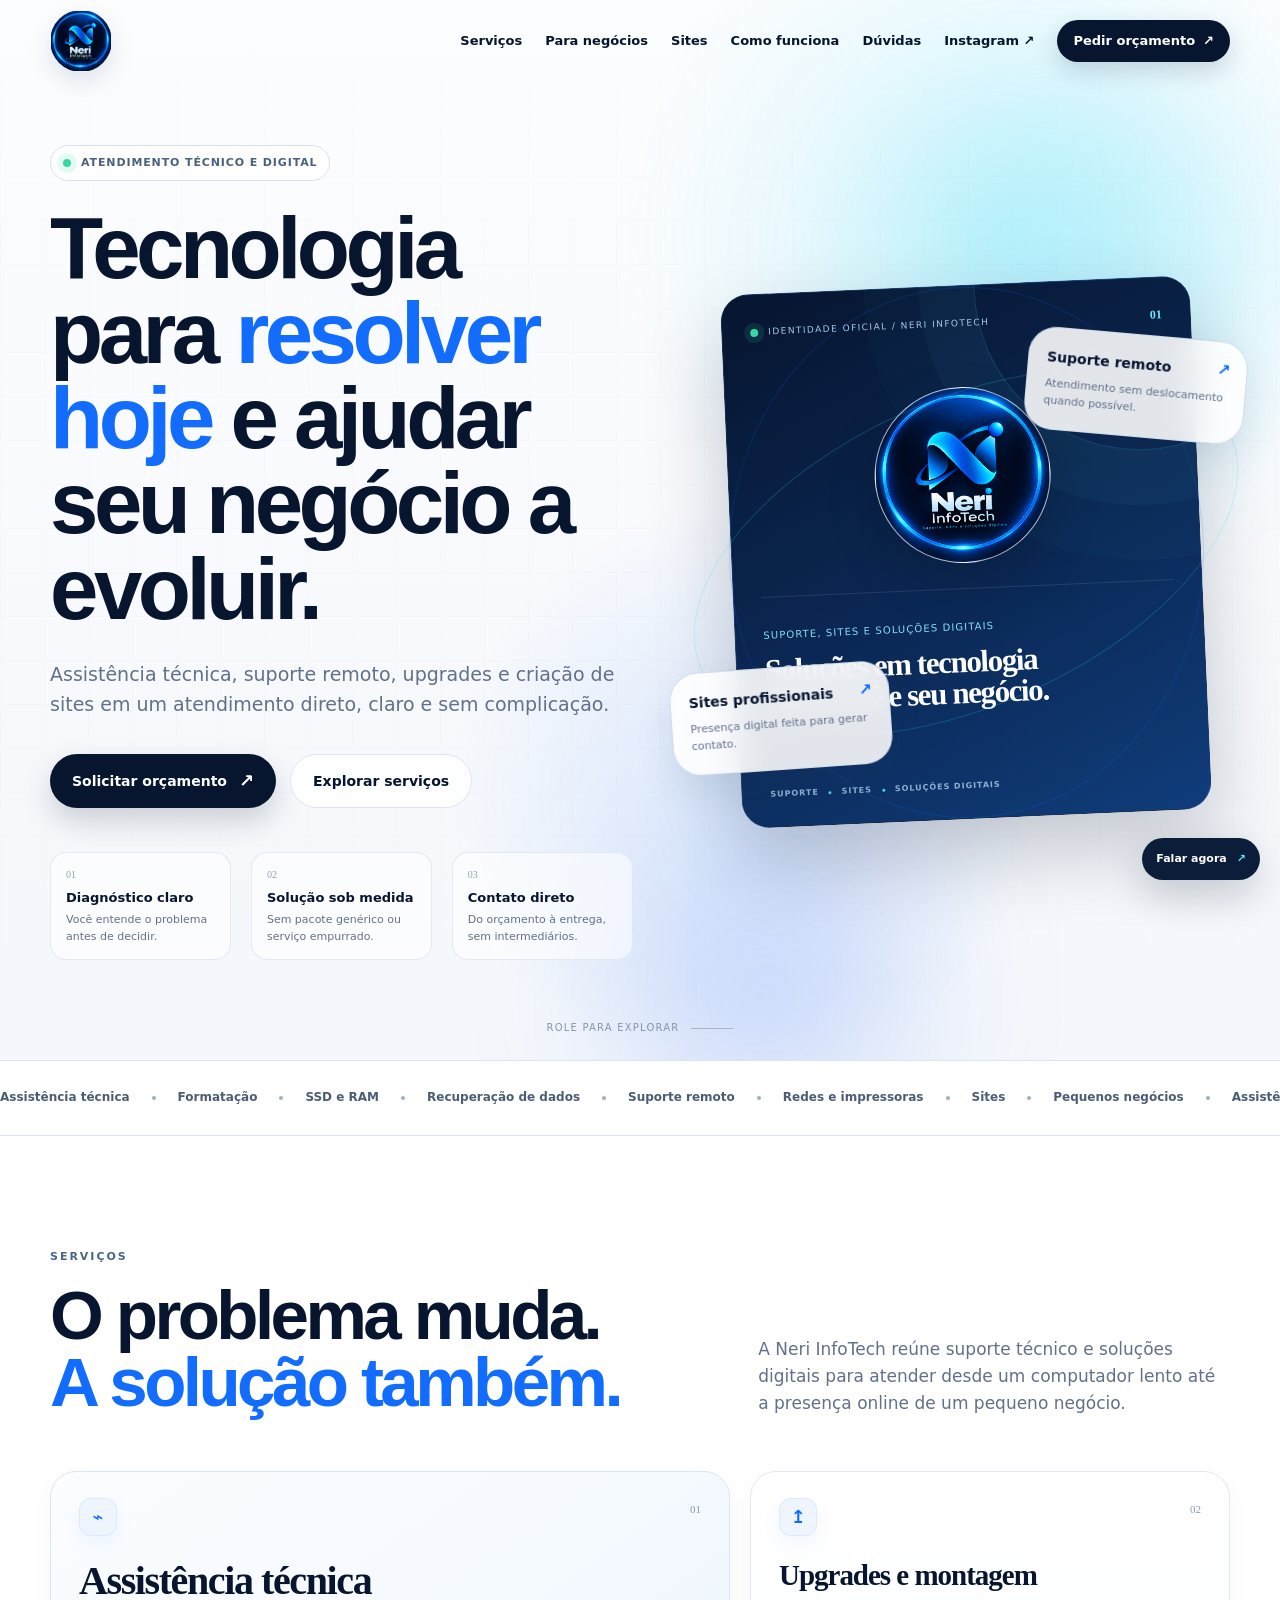
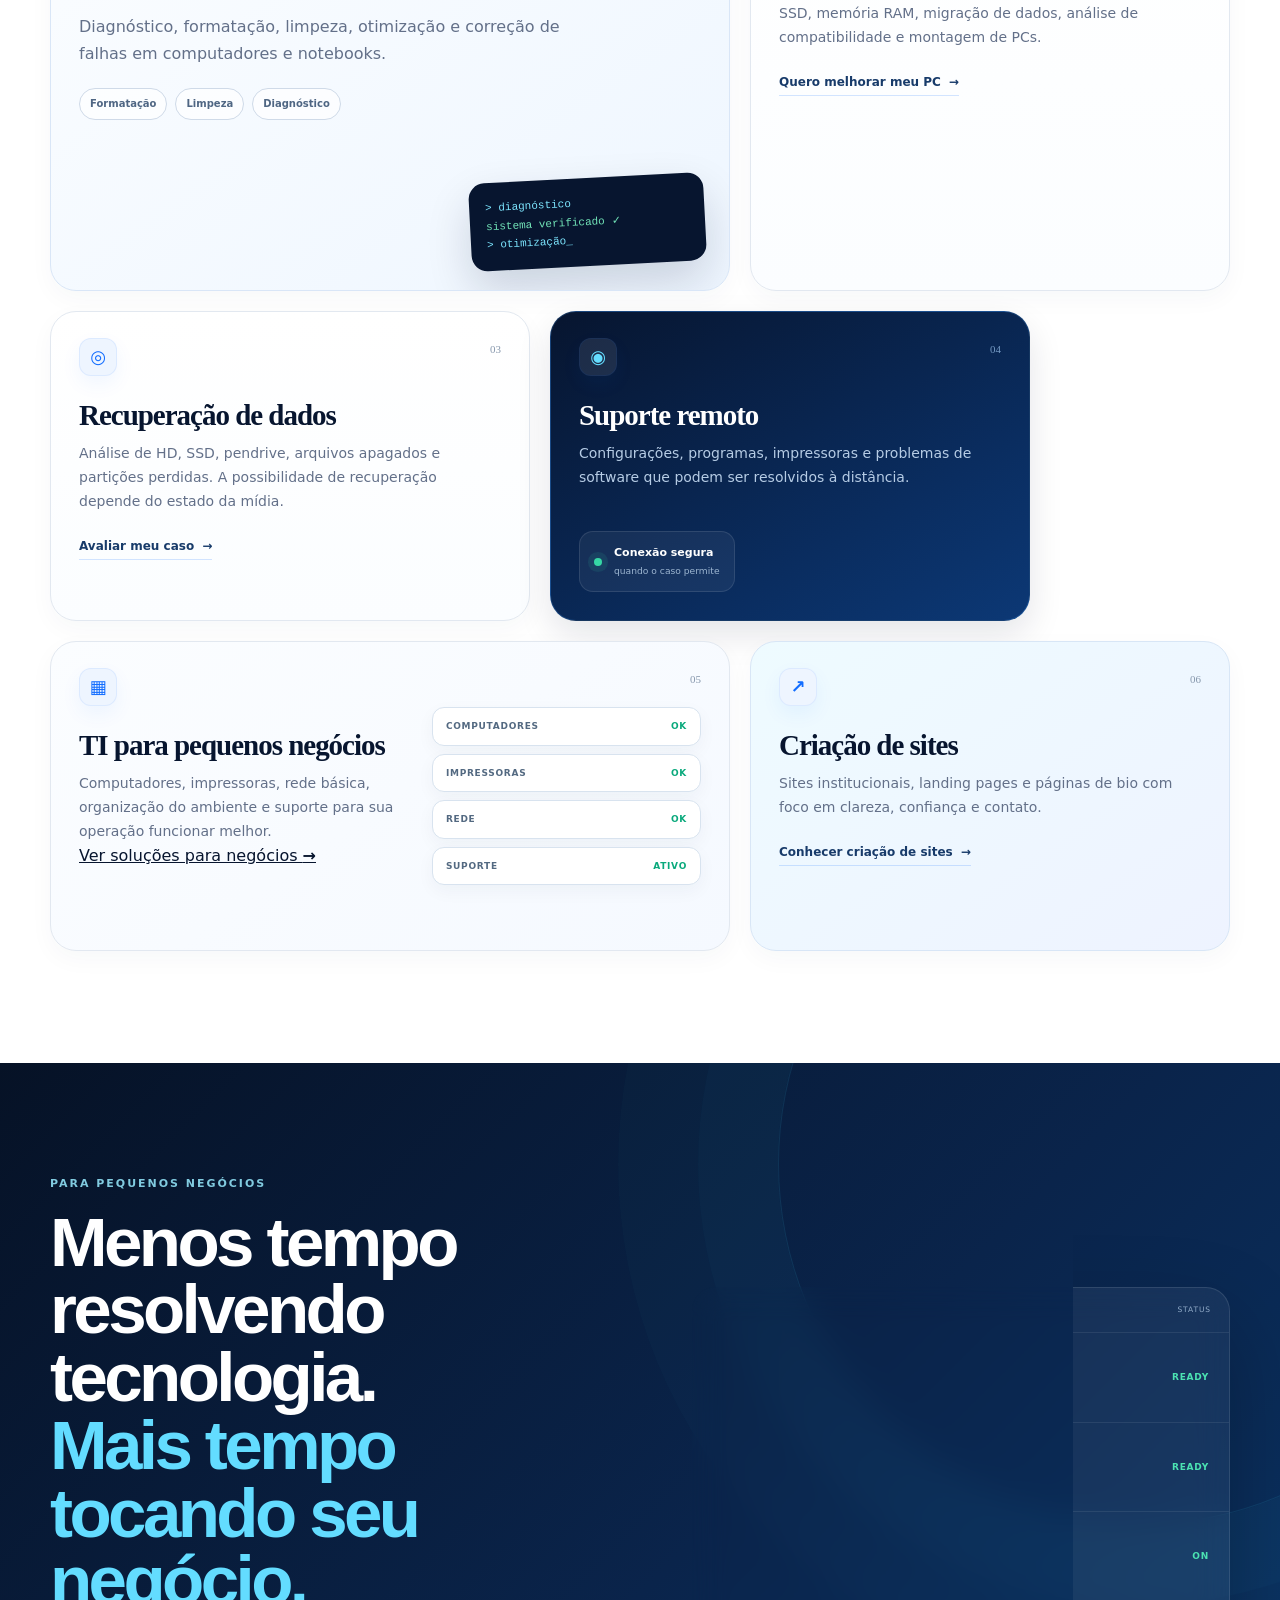
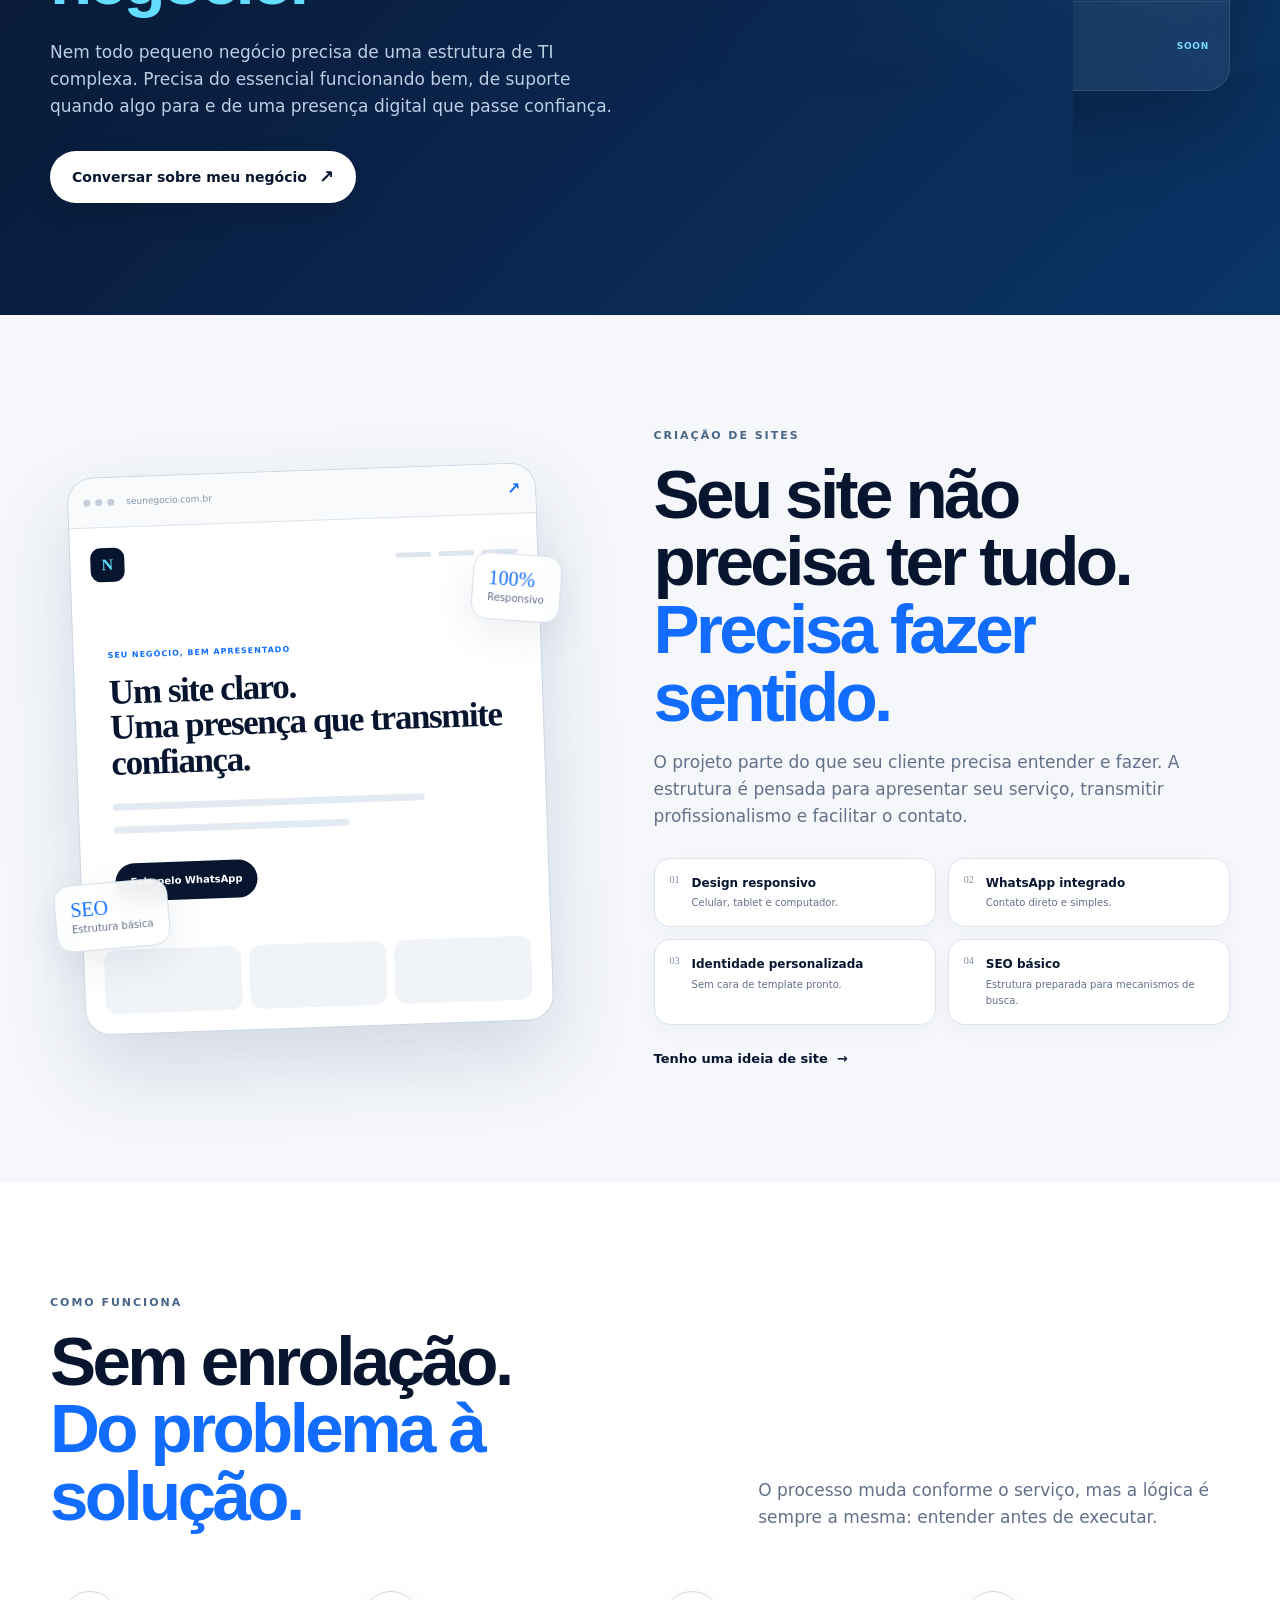
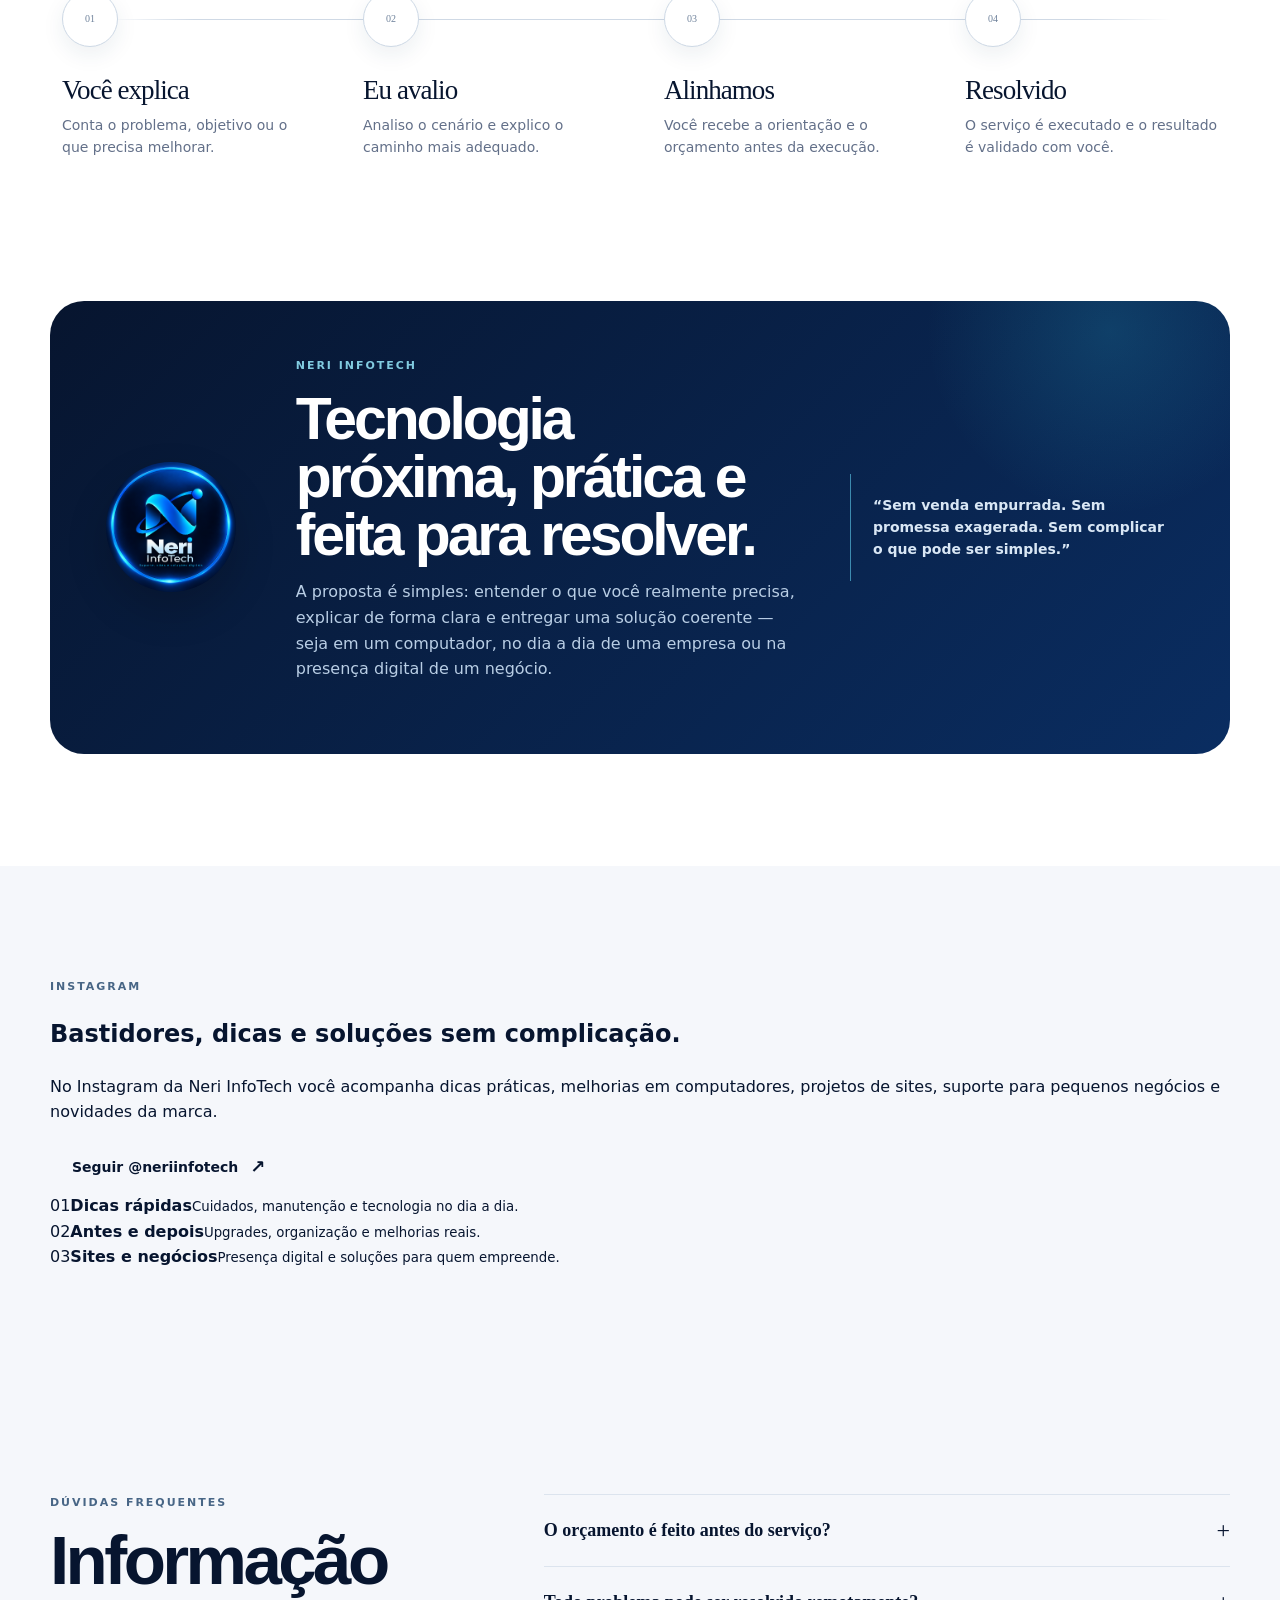
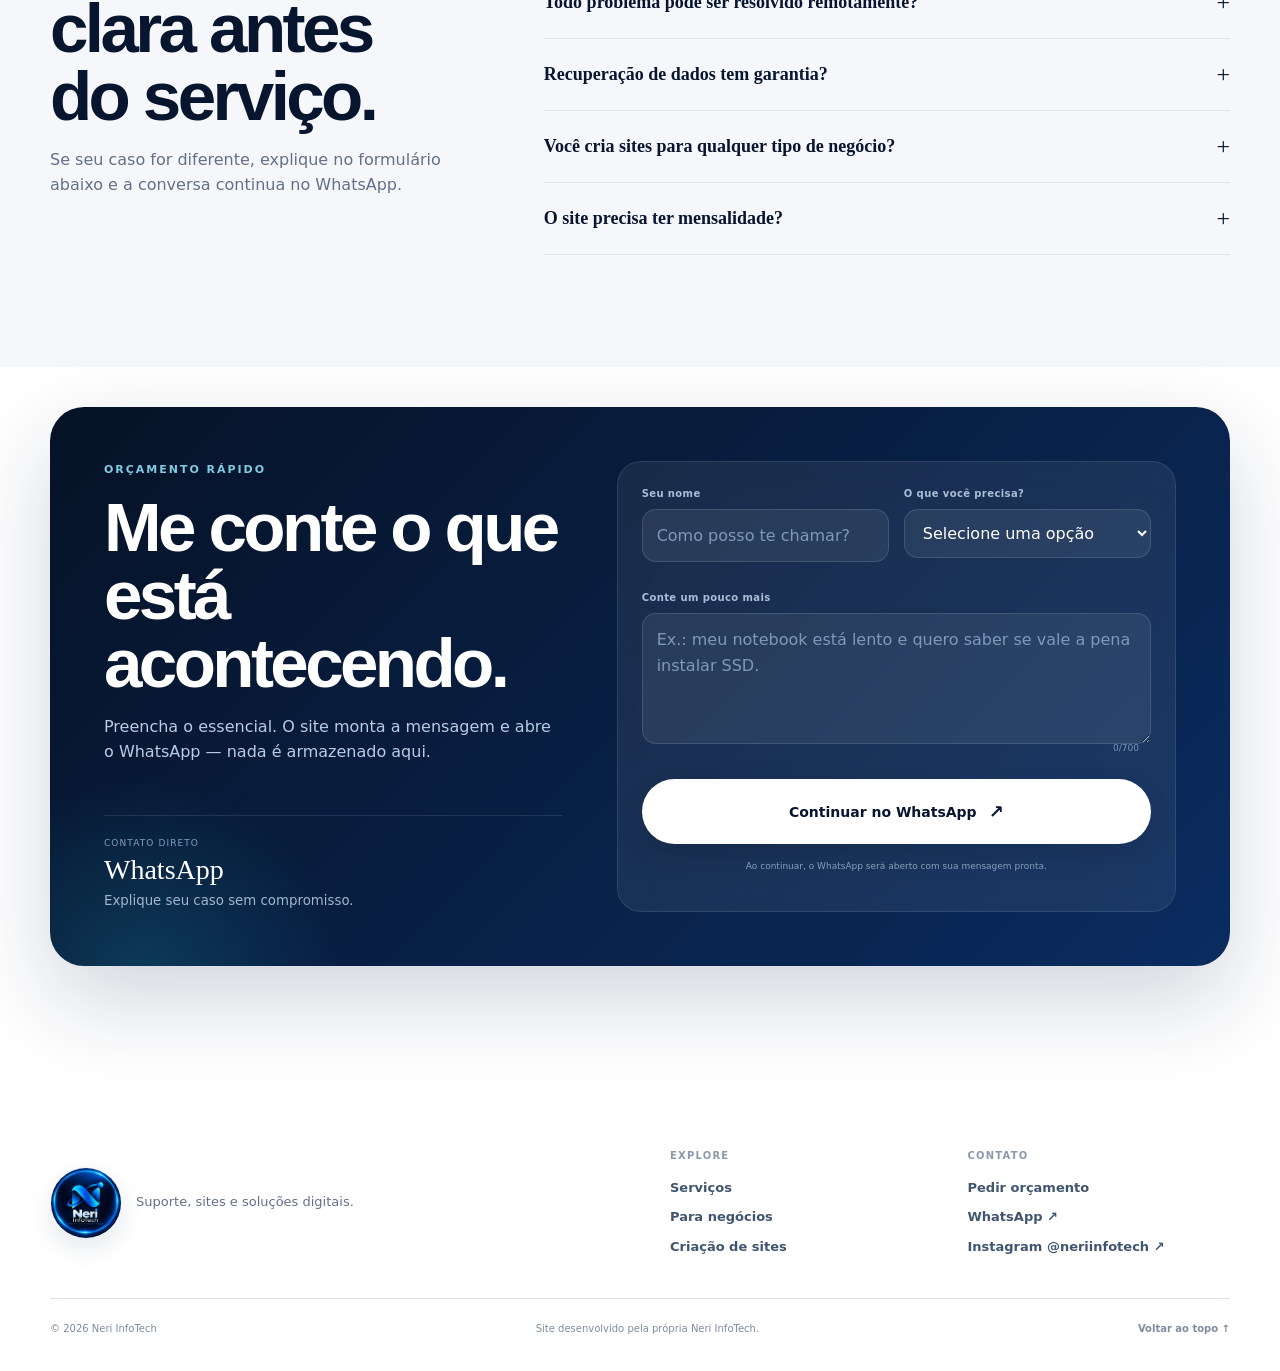
==== commit d287627c: "feat: integrar Instagram oficial ao site" ====
--- a/index.html
+++ b/index.html
@@ -19,6 +19,7 @@
   <link rel="preconnect" href="https://fonts.gstatic.com" crossorigin>
   <link href="https://fonts.googleapis.com/css2?family=Manrope:wght@400;500;600;700;800&family=Space+Grotesk:wght@500;600;700&display=swap" rel="stylesheet">
   <link rel="stylesheet" href="styles.css">
+  <link rel="stylesheet" href="social.css">
   <script type="application/ld+json">
   {
     "@context":"https://schema.org",
@@ -28,6 +29,7 @@
     "url":"https://neriinfotech.netlify.app/",
     "logo":"https://neriinfotech.netlify.app/logo_Infotech.png",
     "image":"https://neriinfotech.netlify.app/logo_Infotech.png",
+    "sameAs":["https://www.instagram.com/neriinfotech/"],
     "areaServed":"Brasil"
   }
   </script>
@@ -47,6 +49,7 @@
         <a href="#sites">Sites</a>
         <a href="#processo">Como funciona</a>
         <a href="#faq">Dúvidas</a>
+        <a class="nav-social" href="https://www.instagram.com/neriinfotech/" target="_blank" rel="noopener" aria-label="Instagram da Neri InfoTech">Instagram ↗</a>
         <a class="nav-cta" href="#orcamento">Pedir orçamento <span>↗</span></a>
       </nav>
     </div>
@@ -202,6 +205,22 @@
       </div>
     </section>
 
+    <section class="section instagram-section" id="instagram">
+      <div class="container instagram-shell reveal">
+        <div class="instagram-copy">
+          <p class="kicker">INSTAGRAM</p>
+          <h2>Bastidores, dicas e soluções <span>sem complicação.</span></h2>
+          <p>No Instagram da Neri InfoTech você acompanha dicas práticas, melhorias em computadores, projetos de sites, suporte para pequenos negócios e novidades da marca.</p>
+          <a class="btn instagram-btn" href="https://www.instagram.com/neriinfotech/" target="_blank" rel="noopener">Seguir @neriinfotech <b>↗</b></a>
+        </div>
+        <div class="instagram-preview" aria-label="Conteúdos do Instagram Neri InfoTech">
+          <article><span>01</span><strong>Dicas rápidas</strong><small>Cuidados, manutenção e tecnologia no dia a dia.</small></article>
+          <article><span>02</span><strong>Antes e depois</strong><small>Upgrades, organização e melhorias reais.</small></article>
+          <article><span>03</span><strong>Sites e negócios</strong><small>Presença digital e soluções para quem empreende.</small></article>
+        </div>
+      </div>
+    </section>
+
     <section class="section faq" id="faq">
       <div class="container faq-layout">
         <div class="faq-intro reveal"><p class="kicker">DÚVIDAS FREQUENTES</p><h2>Informação clara antes do serviço.</h2><p>Se seu caso for diferente, explique no formulário abaixo e a conversa continua no WhatsApp.</p></div>
@@ -237,7 +256,7 @@
   <a class="whatsapp-float" href="https://wa.me/5575999294419?text=Olá!%20Vi%20o%20site%20da%20Neri%20InfoTech%20e%20gostaria%20de%20conversar." target="_blank" rel="noopener" aria-label="Falar com a Neri InfoTech pelo WhatsApp"><span>Falar agora</span><b>↗</b></a>
 
   <footer class="footer">
-    <div class="container footer-top"><div class="footer-brand"><img src="logo_Infotech.png" alt="Neri InfoTech"><p>Suporte, sites e soluções digitais.</p></div><div class="footer-nav"><div><strong>Explore</strong><a href="#servicos">Serviços</a><a href="#negocios">Para negócios</a><a href="#sites">Criação de sites</a></div><div><strong>Contato</strong><a href="#orcamento">Pedir orçamento</a><a href="https://wa.me/5575999294419" target="_blank" rel="noopener">WhatsApp ↗</a></div></div></div>
+    <div class="container footer-top"><div class="footer-brand"><img src="logo_Infotech.png" alt="Neri InfoTech"><p>Suporte, sites e soluções digitais.</p></div><div class="footer-nav"><div><strong>Explore</strong><a href="#servicos">Serviços</a><a href="#negocios">Para negócios</a><a href="#sites">Criação de sites</a></div><div><strong>Contato</strong><a href="#orcamento">Pedir orçamento</a><a href="https://wa.me/5575999294419" target="_blank" rel="noopener">WhatsApp ↗</a><a href="https://www.instagram.com/neriinfotech/" target="_blank" rel="noopener">Instagram @neriinfotech ↗</a></div></div></div>
     <div class="container footer-bottom"><span>© <span id="year"></span> Neri InfoTech</span><span>Site desenvolvido pela própria Neri InfoTech.</span><a href="#top">Voltar ao topo ↑</a></div>
   </footer>
 
--- a/styles.css
+++ b/styles.css
@@ -12,9 +12,9 @@
 .container{width:min(1180px,calc(100% - 40px));margin:auto}.section{padding:112px 0}
 .scroll-progress{position:fixed;inset:0 auto auto 0;height:2px;width:0;background:linear-gradient(90deg,var(--blue),var(--cyan));z-index:9999}
 
-.site-header{position:fixed;inset:0 0 auto;z-index:1000;padding:14px 0;transition:.3s ease}
-.site-header.scrolled{background:rgba(247,249,252,.88);backdrop-filter:blur(18px);border-bottom:1px solid rgba(220,228,238,.85)}
-.nav-wrap{display:flex;align-items:center;justify-content:space-between;gap:28px}.brand{display:block}.brand img{width:220px;height:auto}
+.site-header{position:fixed;inset:0 0 auto;z-index:1000;padding:10px 0;transition:.3s ease}
+.site-header.scrolled{background:rgba(247,249,252,.9);backdrop-filter:blur(18px);border-bottom:1px solid rgba(220,228,238,.85);box-shadow:0 8px 30px rgba(18,43,79,.04)}
+.nav-wrap{display:flex;align-items:center;justify-content:space-between;gap:28px}.brand{display:flex;align-items:center;min-width:0;width:62px;height:62px;border-radius:50%;overflow:hidden;background:#fff;box-shadow:0 10px 24px rgba(18,43,79,.12);border:1px solid rgba(18,109,255,.08)}.brand img{width:250%;height:100%;max-width:none;object-fit:cover;object-position:left center}
 .nav{display:flex;align-items:center;gap:23px;font-size:13px;font-weight:800}.nav a{text-decoration:none;position:relative}.nav>a:not(.nav-cta)::after{content:"";position:absolute;left:0;bottom:-7px;width:100%;height:1px;background:var(--ink);transform:scaleX(0);transform-origin:right;transition:transform .25s}.nav>a:hover::after{transform:scaleX(1);transform-origin:left}
 .nav-cta{display:inline-flex;align-items:center;gap:8px;padding:11px 16px;border-radius:999px;background:var(--ink);color:#fff;box-shadow:0 9px 24px rgba(7,21,47,.16);transition:.25s}.nav-cta:hover{transform:translateY(-1px);background:#0c2651}.menu-toggle{display:none;border:0;background:transparent;padding:8px}.menu-toggle span{display:block;width:24px;height:2px;background:var(--ink);margin:5px 0;transition:.25s}
 
@@ -24,7 +24,7 @@
 .hero-layout{position:relative;z-index:2;display:grid;grid-template-columns:1.05fr .95fr;gap:70px;align-items:center}.availability{display:inline-flex;align-items:center;gap:10px;margin-bottom:24px;padding:8px 12px;border:1px solid #d8e2ef;background:rgba(255,255,255,.72);border-radius:999px;font-size:11px;font-weight:800;letter-spacing:.08em;text-transform:uppercase;color:#47617e}.availability i,.live-dot{width:8px;height:8px;border-radius:50%;background:var(--green);box-shadow:0 0 0 6px rgba(54,215,165,.12)}
 .hero h1,.section-heading h2,.business h2,.sites h2,.manifesto h2,.faq h2,.quote h2{font-family:"Space Grotesk",sans-serif;letter-spacing:-.052em;line-height:.98;margin:0}.hero h1{font-size:clamp(52px,6.8vw,90px);max-width:800px}.hero h1 span,.section-heading h2 span,.business h2 span,.sites h2 span{color:var(--blue)}.hero-lead{font-size:19px;color:var(--muted);max-width:670px;margin:28px 0 0}.hero-actions{display:flex;gap:14px;flex-wrap:wrap;margin:34px 0 44px}.btn{display:inline-flex;align-items:center;justify-content:center;gap:12px;text-decoration:none;border:0;border-radius:999px;padding:15px 22px;font-weight:800;font-size:14px;transition:.25s ease}.btn b{font-size:18px;line-height:1;transition:transform .25s}.btn:hover b{transform:translate(2px,-2px)}.btn-primary{background:var(--ink);color:#fff;box-shadow:0 13px 30px rgba(7,21,47,.18)}.btn-primary:hover{transform:translateY(-2px);box-shadow:0 18px 38px rgba(7,21,47,.22)}.btn-secondary{border:1px solid var(--line);background:rgba(255,255,255,.75)}.btn-secondary:hover{background:#fff;border-color:#bcc9d8;transform:translateY(-2px)}.btn-light{background:#fff;color:var(--ink);box-shadow:0 12px 28px rgba(0,0,0,.12)}.btn-light:hover{transform:translateY(-2px)}
 .hero-proof{display:grid;grid-template-columns:repeat(3,1fr);gap:20px;padding-top:22px;border-top:1px solid var(--line);max-width:760px}.hero-proof small,.hero-proof strong,.hero-proof span{display:block}.hero-proof small{font-family:"Space Grotesk";font-size:10px;color:#8fa0b7}.hero-proof strong{font-size:13px;margin:5px 0 3px}.hero-proof span{font-size:11px;color:var(--muted);line-height:1.5}
-.hero-stage{position:relative;min-height:590px;display:grid;place-items:center}.stage-card{position:absolute;border-radius:28px;box-shadow:var(--shadow)}.stage-main{width:min(460px,88%);aspect-ratio:.88;background:linear-gradient(155deg,#07152f 0%,#0b2a59 60%,#103d7b 100%);color:#fff;padding:28px;overflow:hidden;transform:rotate(-2.5deg);border:1px solid rgba(255,255,255,.08)}.stage-main::before{content:"";position:absolute;inset:-30% -25% auto auto;width:330px;height:330px;border-radius:50%;border:1px solid rgba(81,214,255,.18);box-shadow:0 0 0 55px rgba(81,214,255,.035),0 0 0 110px rgba(81,214,255,.02)}.stage-top{display:flex;align-items:center;gap:10px;position:relative;z-index:2}.stage-top small{font-size:9px;letter-spacing:.16em;color:#a8c7e9}.stage-top b{margin-left:auto;font-family:"Space Grotesk";font-size:12px;color:#6fe7ff}.stage-logo{position:relative;z-index:2;width:82%;margin:72px auto 26px;filter:brightness(0) invert(1)}.stage-logo img{width:100%}.stage-message{position:relative;z-index:2;border-top:1px solid rgba(255,255,255,.1);padding-top:25px}.stage-message span{font-size:11px;letter-spacing:.12em;text-transform:uppercase;color:#86dff4}.stage-message strong{display:block;font-family:"Space Grotesk";font-size:40px;line-height:1;letter-spacing:-.05em;margin-top:8px}.stage-footer{position:absolute;left:28px;right:28px;bottom:25px;display:flex;align-items:center;gap:10px;font-size:8px;font-weight:800;letter-spacing:.12em;color:#8fb0d5}.stage-footer i{width:3px;height:3px;border-radius:50%;background:#38d7f2}.stage-mini{width:220px;padding:18px 18px 20px;background:rgba(255,255,255,.88);backdrop-filter:blur(16px);border:1px solid rgba(205,218,234,.9);z-index:4}.stage-mini span{display:block;font-weight:800;font-size:14px}.stage-mini b{position:absolute;right:16px;top:15px;color:var(--blue)}.stage-mini small{display:block;color:var(--muted);font-size:11px;line-height:1.5;margin-top:8px}.stage-mini-a{right:-3%;top:13%;transform:rotate(5deg);animation:floatA 5.5s ease-in-out infinite}.stage-mini-b{left:-6%;bottom:13%;transform:rotate(-4deg);animation:floatB 6.2s ease-in-out infinite}.stage-orbit{position:absolute;border:1px solid rgba(18,109,255,.18);border-radius:50%;pointer-events:none}.orbit-one{width:90%;height:90%;animation:spin 26s linear infinite}.orbit-two{width:110%;height:52%;transform:rotate(-24deg);border-color:rgba(39,215,239,.22);animation:pulseOrbit 7s ease-in-out infinite}@keyframes spin{to{transform:rotate(360deg)}}@keyframes pulseOrbit{0%,100%{transform:rotate(-24deg) scale(1);opacity:.6}50%{transform:rotate(-24deg) scale(1.04);opacity:1}}@keyframes floatA{0%,100%{transform:rotate(5deg) translateY(0)}50%{transform:rotate(5deg) translateY(-8px)}}@keyframes floatB{0%,100%{transform:rotate(-4deg) translateY(0)}50%{transform:rotate(-4deg) translateY(8px)}}.hero-scroll{position:absolute;bottom:24px;left:50%;transform:translateX(-50%);display:flex;align-items:center;gap:12px;font-size:10px;letter-spacing:.12em;text-transform:uppercase;color:#8796a9}.hero-scroll i{display:block;width:42px;height:1px;background:#aab6c4;position:relative;overflow:hidden}.hero-scroll i::after{content:"";position:absolute;inset:0;background:var(--blue);transform:translateX(-100%);animation:scrollLine 2.4s ease-in-out infinite}@keyframes scrollLine{50%{transform:translateX(100%)}}
+.hero-stage{position:relative;min-height:590px;display:grid;place-items:center}.stage-card{position:absolute;border-radius:28px;box-shadow:var(--shadow)}.stage-main{width:min(470px,90%);aspect-ratio:.88;background:linear-gradient(155deg,#07152f 0%,#0b2a59 60%,#103d7b 100%);color:#fff;padding:28px;overflow:hidden;transform:rotate(-2.5deg);border:1px solid rgba(255,255,255,.08)}.stage-main::before{content:"";position:absolute;inset:-30% -25% auto auto;width:330px;height:330px;border-radius:50%;border:1px solid rgba(81,214,255,.18);box-shadow:0 0 0 55px rgba(81,214,255,.035),0 0 0 110px rgba(81,214,255,.02)}.stage-top{display:flex;align-items:center;gap:10px;position:relative;z-index:2}.stage-top small{font-size:9px;letter-spacing:.16em;color:#a8c7e9}.stage-top b{margin-left:auto;font-family:"Space Grotesk";font-size:12px;color:#6fe7ff}.stage-logo{position:relative;z-index:2}.stage-logo-official{width:178px;height:178px;margin:54px auto 25px;padding:0;display:grid;place-items:center;border-radius:50%;overflow:hidden;background:#fff;border:1px solid rgba(255,255,255,.7);box-shadow:0 20px 50px rgba(0,0,0,.18),inset 0 1px 0 rgba(255,255,255,.9)}.stage-logo-official::after{content:"";position:absolute;inset:0;border:1px solid rgba(18,109,255,.08);border-radius:50%;pointer-events:none}.stage-logo-official img{position:relative;z-index:1;width:250%;height:100%;max-width:none;object-fit:cover;object-position:left center;filter:none}.stage-message{position:relative;z-index:2;border-top:1px solid rgba(255,255,255,.1);padding-top:23px}.stage-message span{font-size:10px;letter-spacing:.11em;text-transform:uppercase;color:#86dff4}.stage-message strong{display:block;font-family:"Space Grotesk";font-size:31px;line-height:1.02;letter-spacing:-.045em;margin-top:8px}.stage-footer{position:absolute;left:28px;right:28px;bottom:25px;display:flex;align-items:center;gap:10px;font-size:8px;font-weight:800;letter-spacing:.12em;color:#8fb0d5}.stage-footer i{width:3px;height:3px;border-radius:50%;background:#38d7f2}.stage-mini{width:220px;padding:18px 18px 20px;background:rgba(255,255,255,.88);backdrop-filter:blur(16px);border:1px solid rgba(205,218,234,.9);z-index:4}.stage-mini span{display:block;font-weight:800;font-size:14px}.stage-mini b{position:absolute;right:16px;top:15px;color:var(--blue)}.stage-mini small{display:block;color:var(--muted);font-size:11px;line-height:1.5;margin-top:8px}.stage-mini-a{right:-3%;top:13%;transform:rotate(5deg);animation:floatA 5.5s ease-in-out infinite}.stage-mini-b{left:-6%;bottom:13%;transform:rotate(-4deg);animation:floatB 6.2s ease-in-out infinite}.stage-orbit{position:absolute;border:1px solid rgba(18,109,255,.18);border-radius:50%;pointer-events:none}.orbit-one{width:90%;height:90%;animation:spin 26s linear infinite}.orbit-two{width:110%;height:52%;transform:rotate(-24deg);border-color:rgba(39,215,239,.22);animation:pulseOrbit 7s ease-in-out infinite}@keyframes spin{to{transform:rotate(360deg)}}@keyframes pulseOrbit{0%,100%{transform:rotate(-24deg) scale(1);opacity:.6}50%{transform:rotate(-24deg) scale(1.04);opacity:1}}@keyframes floatA{0%,100%{transform:rotate(5deg) translateY(0)}50%{transform:rotate(5deg) translateY(-8px)}}@keyframes floatB{0%,100%{transform:rotate(-4deg) translateY(0)}50%{transform:rotate(-4deg) translateY(8px)}}.hero-scroll{position:absolute;bottom:24px;left:50%;transform:translateX(-50%);display:flex;align-items:center;gap:12px;font-size:10px;letter-spacing:.12em;text-transform:uppercase;color:#8796a9}.hero-scroll i{display:block;width:42px;height:1px;background:#aab6c4;position:relative;overflow:hidden}.hero-scroll i::after{content:"";position:absolute;inset:0;background:var(--blue);transform:translateX(-100%);animation:scrollLine 2.4s ease-in-out infinite}@keyframes scrollLine{50%{transform:translateX(100%)}}
 
 .ticker{background:#fff;border-block:1px solid var(--line);overflow:hidden}.ticker-track{display:flex;align-items:center;gap:22px;width:max-content;min-height:74px;white-space:nowrap;font-size:12px;font-weight:800;color:#4b5d75;animation:ticker 36s linear infinite}.ticker-track span{display:inline-flex}.ticker-track i{width:4px;height:4px;border-radius:50%;background:#9cb0c7}@keyframes ticker{to{transform:translateX(-50%)}}
 
@@ -38,7 +38,7 @@
 
 .process{background:#fff}.process-head{margin-bottom:60px}.process-line{position:relative;display:grid;grid-template-columns:repeat(4,1fr);gap:24px}.process-line::before{content:"";position:absolute;left:5%;right:5%;top:28px;height:1px;background:linear-gradient(90deg,transparent,#cfd9e5 8%,#cfd9e5 92%,transparent)}.process-step{position:relative;padding:0 8px}.step-marker{position:relative;z-index:2;width:56px;height:56px;border-radius:50%;display:grid;place-items:center;background:#fff;border:1px solid #cdd8e5;box-shadow:0 8px 22px rgba(31,58,93,.08)}.step-marker span{font:10px "Space Grotesk";color:#6f829b}.process-step h3{font:27px "Space Grotesk";letter-spacing:-.035em;margin:28px 0 8px}.process-step p{margin:0;color:var(--muted);font-size:14px}
 
-.manifesto{background:#fff;padding-top:30px}.manifesto-card{display:grid;grid-template-columns:.45fr 1.25fr .8fr;gap:55px;align-items:center;padding:56px;border-radius:34px;background:linear-gradient(135deg,#07152f,#0a2d61);color:#fff;overflow:hidden;position:relative}.manifesto-card::after{content:"";position:absolute;width:400px;height:400px;border-radius:50%;background:radial-gradient(circle,rgba(52,215,243,.15),transparent 65%);right:-80px;top:-170px}.manifesto-mark{font:900 130px/1 "Space Grotesk";letter-spacing:-.1em;background:linear-gradient(135deg,#5ee9ff,#287eff);-webkit-background-clip:text;color:transparent}.manifesto h2{font-size:clamp(38px,4.6vw,62px)}.manifesto-card>div:nth-child(2)>p:last-child{color:#b9cee5;max-width:650px}.manifesto blockquote{position:relative;z-index:2;margin:0;padding:20px 0 20px 22px;border-left:1px solid rgba(103,224,255,.55);font-size:14px;font-weight:700;color:#d9e7f5}
+.manifesto{background:#fff;padding-top:30px}.manifesto-card{display:grid;grid-template-columns:.35fr 1.25fr .8fr;gap:48px;align-items:center;padding:56px;border-radius:34px;background:linear-gradient(135deg,#07152f,#0a2d61);color:#fff;overflow:hidden;position:relative}.manifesto-card::after{content:"";position:absolute;width:400px;height:400px;border-radius:50%;background:radial-gradient(circle,rgba(52,215,243,.15),transparent 65%);right:-80px;top:-170px}.manifesto-logo{position:relative;z-index:2;width:132px;height:132px;display:grid;place-items:center;padding:0;border-radius:50%;overflow:hidden;background:#fff;box-shadow:0 20px 45px rgba(0,0,0,.18)}.manifesto-logo img{width:250%;height:100%;max-width:none;object-fit:cover;object-position:left center}.manifesto h2{font-size:clamp(38px,4.6vw,62px)}.manifesto-card>div:nth-child(2)>p:last-child{color:#b9cee5;max-width:650px}.manifesto blockquote{position:relative;z-index:2;margin:0;padding:20px 0 20px 22px;border-left:1px solid rgba(103,224,255,.55);font-size:14px;font-weight:700;color:#d9e7f5}
 
 .faq{background:#f5f7fb}.faq-layout{display:grid;grid-template-columns:.75fr 1.25fr;gap:82px;align-items:start}.faq-intro{position:sticky;top:130px}.faq-intro>p:not(.kicker){color:var(--muted);max-width:430px}.faq-list details{border-bottom:1px solid var(--line);padding:22px 0}.faq-list details:first-child{border-top:1px solid var(--line)}.faq-list summary{display:flex;justify-content:space-between;gap:20px;align-items:center;list-style:none;cursor:pointer;font:600 18px "Space Grotesk"}.faq-list summary::-webkit-details-marker{display:none}.faq-list summary span{font:300 24px "Manrope";transition:.25s}.faq-list details[open] summary span{transform:rotate(45deg)}.faq-list details p{margin:15px 46px 0 0;color:var(--muted);font-size:14px}
 
@@ -46,11 +46,128 @@
 
 .whatsapp-float{position:fixed;right:20px;bottom:20px;z-index:900;display:flex;align-items:center;gap:10px;text-decoration:none;padding:12px 14px;border-radius:999px;background:#0c1d3a;color:#fff;box-shadow:0 16px 40px rgba(6,18,38,.2);font-size:11px;font-weight:800;transition:.25s}.whatsapp-float:hover{transform:translateY(-3px);background:#0f2d5e}.whatsapp-float b{color:#59e4ff}
 
-.footer{background:#fff;padding:70px 0 34px}.footer-top{display:grid;grid-template-columns:1fr 1fr;gap:60px;padding-bottom:40px}.footer-brand img{width:225px}.footer-brand p{color:var(--muted);font-size:13px;margin:10px 0 0}.footer-nav{display:grid;grid-template-columns:1fr 1fr;gap:35px}.footer-nav>div{display:flex;flex-direction:column;gap:9px}.footer-nav strong{font-size:10px;letter-spacing:.12em;text-transform:uppercase;color:#8a99ac;margin-bottom:5px}.footer-nav a{text-decoration:none;font-size:13px;font-weight:700;color:#405570}.footer-nav a:hover{color:var(--blue)}.footer-bottom{display:flex;justify-content:space-between;gap:20px;padding-top:22px;border-top:1px solid var(--line);font-size:10px;color:#7d8c9f}.footer-bottom a{text-decoration:none;font-weight:800}
+.footer{background:#fff;padding:70px 0 34px}.footer-top{display:grid;grid-template-columns:1fr 1fr;gap:60px;padding-bottom:40px}.footer-brand{display:flex;align-items:center;gap:14px}.footer-brand img{width:72px;height:72px;max-width:none;object-fit:cover;object-position:left center;border-radius:50%;box-shadow:0 10px 24px rgba(18,43,79,.11);border:1px solid rgba(18,109,255,.08)}.footer-brand p{color:var(--muted);font-size:13px;margin:0}.footer-nav{display:grid;grid-template-columns:1fr 1fr;gap:35px}.footer-nav>div{display:flex;flex-direction:column;gap:9px}.footer-nav strong{font-size:10px;letter-spacing:.12em;text-transform:uppercase;color:#8a99ac;margin-bottom:5px}.footer-nav a{text-decoration:none;font-size:13px;font-weight:700;color:#405570}.footer-nav a:hover{color:var(--blue)}.footer-bottom{display:flex;justify-content:space-between;gap:20px;padding-top:22px;border-top:1px solid var(--line);font-size:10px;color:#7d8c9f}.footer-bottom a{text-decoration:none;font-weight:800}
 
 .reveal{opacity:0;transform:translateY(26px);transition:opacity .75s cubic-bezier(.2,.7,.2,1),transform .75s cubic-bezier(.2,.7,.2,1)}.reveal.is-visible{opacity:1;transform:none}
 
-@media(max-width:1080px){.nav{gap:16px}.nav a{font-size:12px}.hero-layout{gap:40px}.stage-mini-a{right:-1%}.stage-mini-b{left:-2%}.services-bento{grid-template-columns:repeat(2,1fr)}.service-card,.service-featured,.services-bento>.service-card:nth-child(2),.services-bento>.service-card:nth-child(3),.service-dark,.service-wide,.service-accent{grid-column:auto}.service-featured{grid-row:span 2}.service-wide{grid-template-columns:1fr}.business-stack{display:none}.manifesto-card{grid-template-columns:.3fr 1.2fr .8fr}}
-@media(max-width:920px){.site-header{padding:11px 0}.brand img{width:190px}.menu-toggle{display:block}.nav{position:fixed;inset:70px 18px auto;display:flex;flex-direction:column;align-items:stretch;gap:3px;padding:16px;border-radius:22px;background:rgba(255,255,255,.97);border:1px solid var(--line);box-shadow:var(--shadow);opacity:0;pointer-events:none;transform:translateY(-10px);transition:.25s}.nav.open{opacity:1;pointer-events:auto;transform:none}.nav a{padding:11px 12px;font-size:13px}.nav-cta{text-align:center;justify-content:center}.hero{min-height:auto}.hero-layout,.business-layout,.sites-layout,.faq-layout,.quote-shell{grid-template-columns:1fr}.hero-copy{padding-top:25px}.hero-stage{min-height:520px}.stage-main{width:min(440px,76%)}.section-heading{grid-template-columns:1fr;gap:24px}.business-layout,.sites-layout,.faq-layout{gap:52px}.sites-copy{order:-1}.manifesto-card{grid-template-columns:1fr}.manifesto-mark{font-size:88px}.faq-intro{position:static}.process-line{grid-template-columns:1fr 1fr;row-gap:42px}.process-line::before{display:none}.quote-shell{padding:40px}.footer-top{grid-template-columns:1fr;gap:35px}}
-@media(max-width:680px){.container{width:min(100% - 28px,1180px)}.section{padding:82px 0}.hero{padding:118px 0 78px}.hero h1{font-size:clamp(44px,13vw,66px)}.hero-lead{font-size:16px}.hero-actions{flex-direction:column;align-items:stretch}.btn{width:100%}.hero-proof{grid-template-columns:1fr;gap:13px}.hero-proof>div{padding-bottom:12px;border-bottom:1px solid var(--line)}.hero-stage{min-height:440px;margin-top:10px}.stage-main{width:82%;padding:21px;border-radius:23px}.stage-logo{margin-top:54px}.stage-message strong{font-size:32px}.stage-footer{display:none}.stage-mini{width:175px;padding:13px}.stage-mini-a{right:0;top:10%}.stage-mini-b{left:0;bottom:10%}.stage-orbit{display:none}.hero-scroll{display:none}.ticker-track{min-height:62px}.section-heading h2,.business h2,.sites h2,.manifesto h2,.faq h2,.quote h2{font-size:clamp(38px,11vw,54px)}.services-bento{grid-template-columns:1fr}.service-card,.service-featured{min-height:auto}.service-featured h3{font-size:31px}.art-terminal{position:relative;right:auto;bottom:auto;width:100%;margin-top:28px;transform:none}.service-card h3{margin-top:55px}.service-wide{display:block}.business-console{border-radius:20px}.console-row{grid-template-columns:32px 1fr}.console-row em{grid-column:2}.sites-showcase{min-height:430px}.device-window{width:92%}.device-page section{padding:42px 10px 35px}.device-page section strong{font-size:29px}.note-one{right:0;top:12%}.note-two{left:0;bottom:12%}.site-features{grid-template-columns:1fr}.process-line{grid-template-columns:1fr}.process-step{display:grid;grid-template-columns:58px 1fr;column-gap:15px}.process-step h3{margin:7px 0 6px}.process-step p{grid-column:2}.manifesto-card{padding:34px 27px;border-radius:26px}.manifesto-mark{font-size:72px}.quote-shell{padding:28px 20px;border-radius:26px}.quote-form{grid-template-columns:1fr;padding:18px}.field,.field.full,.quote-form .full{grid-column:1}.whatsapp-float span{display:none}.whatsapp-float{width:48px;height:48px;justify-content:center;padding:0}.footer{padding-top:55px}.footer-nav{grid-template-columns:1fr 1fr}.footer-bottom{flex-direction:column}.brand img{width:180px}}
+@media(max-width:1080px){.nav{gap:16px}.nav a{font-size:12px}.hero-layout{gap:40px}.stage-mini-a{right:-1%}.stage-mini-b{left:-2%}.services-bento{grid-template-columns:repeat(2,1fr)}.service-card,.service-featured,.services-bento>.service-card:nth-child(2),.services-bento>.service-card:nth-child(3),.service-dark,.service-wide,.service-accent{grid-column:auto}.service-featured{grid-row:span 2}.service-wide{grid-template-columns:1fr}.business-stack{display:none}.manifesto-card{grid-template-columns:.35fr 1.25fr .8fr}}
+@media(max-width:920px){.site-header{padding:8px 0}.brand{width:54px;height:54px}.menu-toggle{display:block}.nav{position:fixed;inset:70px 18px auto;display:flex;flex-direction:column;align-items:stretch;gap:3px;padding:16px;border-radius:22px;background:rgba(255,255,255,.97);border:1px solid var(--line);box-shadow:var(--shadow);opacity:0;pointer-events:none;transform:translateY(-10px);transition:.25s}.nav.open{opacity:1;pointer-events:auto;transform:none}.nav a{padding:11px 12px;font-size:13px}.nav-cta{text-align:center;justify-content:center}.hero{min-height:auto}.hero-layout,.business-layout,.sites-layout,.faq-layout,.quote-shell{grid-template-columns:1fr}.hero-copy{padding-top:25px}.hero-stage{min-height:540px}.stage-main{width:min(450px,78%)}.stage-logo-official{width:154px;height:154px;margin-top:50px}.section-heading{grid-template-columns:1fr;gap:24px}.business-layout,.sites-layout,.faq-layout{gap:52px}.sites-copy{order:-1}.manifesto-card{grid-template-columns:1fr}.manifesto-logo{width:118px;height:118px}.faq-intro{position:static}.process-line{grid-template-columns:1fr 1fr;row-gap:42px}.process-line::before{display:none}.quote-shell{padding:40px}.footer-top{grid-template-columns:1fr;gap:35px}}
+@media(max-width:680px){.container{width:min(100% - 28px,1180px)}.section{padding:82px 0}.hero{padding:112px 0 78px}.hero h1{font-size:clamp(44px,13vw,66px)}.hero-lead{font-size:16px}.hero-actions{flex-direction:column;align-items:stretch}.btn{width:100%}.hero-proof{grid-template-columns:1fr;gap:13px}.hero-proof>div{padding-bottom:12px;border-bottom:1px solid var(--line)}.hero-stage{min-height:455px;margin-top:10px}.stage-main{width:84%;padding:20px;border-radius:23px}.stage-logo-official{width:128px;height:128px;margin:42px auto 20px}.stage-message strong{font-size:27px}.stage-message span{font-size:8px}.stage-footer{display:none}.stage-mini{width:168px;padding:13px}.stage-mini-a{right:0;top:8%}.stage-mini-b{left:0;bottom:8%}.stage-orbit{display:none}.hero-scroll{display:none}.ticker-track{min-height:62px}.section-heading h2,.business h2,.sites h2,.manifesto h2,.faq h2,.quote h2{font-size:clamp(38px,11vw,54px)}.services-bento{grid-template-columns:1fr}.service-card,.service-featured{min-height:auto}.service-featured h3{font-size:31px}.art-terminal{position:relative;right:auto;bottom:auto;width:100%;margin-top:28px;transform:none}.service-card h3{margin-top:55px}.service-wide{display:block}.business-console{border-radius:20px}.console-row{grid-template-columns:32px 1fr}.console-row em{grid-column:2}.sites-showcase{min-height:430px}.device-window{width:92%}.device-page section{padding:42px 10px 35px}.device-page section strong{font-size:29px}.note-one{right:0;top:12%}.note-two{left:0;bottom:12%}.site-features{grid-template-columns:1fr}.process-line{grid-template-columns:1fr}.process-step{display:grid;grid-template-columns:58px 1fr;column-gap:15px}.process-step h3{margin:7px 0 6px}.process-step p{grid-column:2}.manifesto-card{padding:30px 22px;border-radius:26px}.manifesto-logo{width:104px;height:104px}.quote-shell{padding:28px 20px;border-radius:26px}.quote-form{grid-template-columns:1fr;padding:18px}.field,.field.full,.quote-form .full{grid-column:1}.whatsapp-float span{display:none}.whatsapp-float{width:48px;height:48px;justify-content:center;padding:0}.footer{padding-top:55px}.footer-nav{grid-template-columns:1fr 1fr}.footer-bottom{flex-direction:column}.brand{width:48px;height:48px}.footer-brand img{width:62px;height:62px}}
 @media(prefers-reduced-motion:reduce){html{scroll-behavior:auto}*,*::before,*::after{animation-duration:.001ms!important;animation-iteration-count:1!important;transition-duration:.001ms!important}.reveal{opacity:1;transform:none}}
+
+/* Refinamento 2026-09: logo circular sem corte + cards com acabamento premium */
+.brand,
+.stage-logo-official,
+.manifesto-logo,
+.footer-brand img{
+  position:relative;
+  isolation:isolate;
+  background:linear-gradient(145deg,#fff,#f8fbff);
+  box-shadow:0 14px 34px rgba(18,43,79,.13),inset 0 0 0 1px rgba(18,109,255,.06);
+}
+.brand img,
+.stage-logo-official img,
+.manifesto-logo img,
+.footer-brand img{
+  width:auto!important;
+  height:92%!important;
+  max-width:none!important;
+  object-fit:contain!important;
+  object-position:left center!important;
+  flex:none;
+}
+.brand img{height:90%!important}
+.stage-logo-official img{height:94%!important}
+.manifesto-logo img{height:94%!important}
+.footer-brand img{height:64px!important;width:64px!important;object-fit:cover!important;object-position:left center!important}
+
+.services-bento{gap:20px}
+.service-card{
+  border-color:#e2e8f0;
+  background:linear-gradient(180deg,#fff 0%,#fbfdff 100%);
+  box-shadow:0 8px 24px rgba(18,43,79,.035);
+  transition:transform .28s cubic-bezier(.2,.7,.2,1),box-shadow .28s ease,border-color .28s ease,background .28s ease;
+}
+.service-card::after{
+  content:"";
+  position:absolute;
+  inset:auto -18% -45% 45%;
+  height:190px;
+  border-radius:50%;
+  background:radial-gradient(circle,rgba(18,109,255,.07),transparent 68%);
+  opacity:0;
+  transform:scale(.8);
+  transition:.35s ease;
+  pointer-events:none;
+}
+.service-card:hover{
+  transform:translateY(-7px);
+  box-shadow:0 22px 54px rgba(18,43,79,.11);
+  border-color:#cdd9e8;
+}
+.service-card:hover::after{opacity:1;transform:scale(1)}
+.service-card h3{line-height:1.06}
+.service-card p{line-height:1.72}
+.service-icon{
+  border:1px solid rgba(18,109,255,.08);
+  box-shadow:0 8px 20px rgba(18,109,255,.06);
+}
+.service-card>a{
+  position:relative;
+  z-index:2;
+  color:#183b6a;
+  padding-bottom:3px;
+  border-bottom:1px solid rgba(18,109,255,.18);
+}
+.service-featured{
+  border-color:#d9e6f7;
+  background:linear-gradient(145deg,#fbfdff 0%,#eef6ff 100%);
+}
+.service-dark{
+  background:linear-gradient(150deg,#07152f 0%,#0a2d60 68%,#0c3875 100%);
+  border-color:rgba(79,169,255,.22);
+  box-shadow:0 14px 35px rgba(7,21,47,.11);
+}
+.service-dark:hover{box-shadow:0 26px 58px rgba(7,21,47,.22);border-color:rgba(91,211,255,.34)}
+.service-accent{
+  background:linear-gradient(145deg,#eefbff 0%,#eef3ff 100%);
+  border-color:#d8e6f6;
+}
+.service-wide{background:linear-gradient(145deg,#fbfdff,#f5f9ff)}
+.business-stack span{box-shadow:0 6px 18px rgba(18,43,79,.045)}
+
+.hero-proof>div{
+  padding:14px 15px;
+  border-radius:16px;
+  background:rgba(255,255,255,.56);
+  border:1px solid rgba(216,226,239,.72);
+}
+.hero-proof{border-top:0;padding-top:0}
+.stage-main{box-shadow:0 34px 80px rgba(7,21,47,.22)}
+.stage-mini{box-shadow:0 15px 38px rgba(31,58,93,.10)}
+.business-console{box-shadow:0 34px 85px rgba(0,0,0,.24)}
+.console-row{transition:background .22s ease}
+.console-row:hover{background:rgba(255,255,255,.035)}
+.site-features>div{transition:.25s ease;box-shadow:0 7px 20px rgba(18,43,79,.035)}
+.site-features>div:hover{transform:translateY(-3px);border-color:#cad8e8;box-shadow:0 14px 32px rgba(18,43,79,.08)}
+.process-step{padding:0 12px}
+.step-marker{transition:.25s ease}
+.process-step:hover .step-marker{transform:translateY(-3px);border-color:#b8d3f3;box-shadow:0 12px 30px rgba(31,58,93,.12)}
+.faq-list details{transition:background .2s ease,padding .2s ease}
+.faq-list details[open]{background:rgba(255,255,255,.7);padding-left:16px;padding-right:16px;border-radius:16px}
+
+@media(max-width:1080px){
+  .service-card{min-height:290px}
+  .hero-proof>div{padding:12px}
+}
+@media(max-width:680px){
+  .brand img{height:88%!important}
+  .stage-logo-official img{height:92%!important}
+  .manifesto-logo img{height:92%!important}
+  .service-card{padding:24px;border-radius:22px}
+  .service-card:hover{transform:none}
+  .service-card::after{display:none}
+  .hero-proof>div{padding:13px 14px}
+  .site-features>div:hover{transform:none}
+  .faq-list details[open]{padding-left:12px;padding-right:12px}
+}
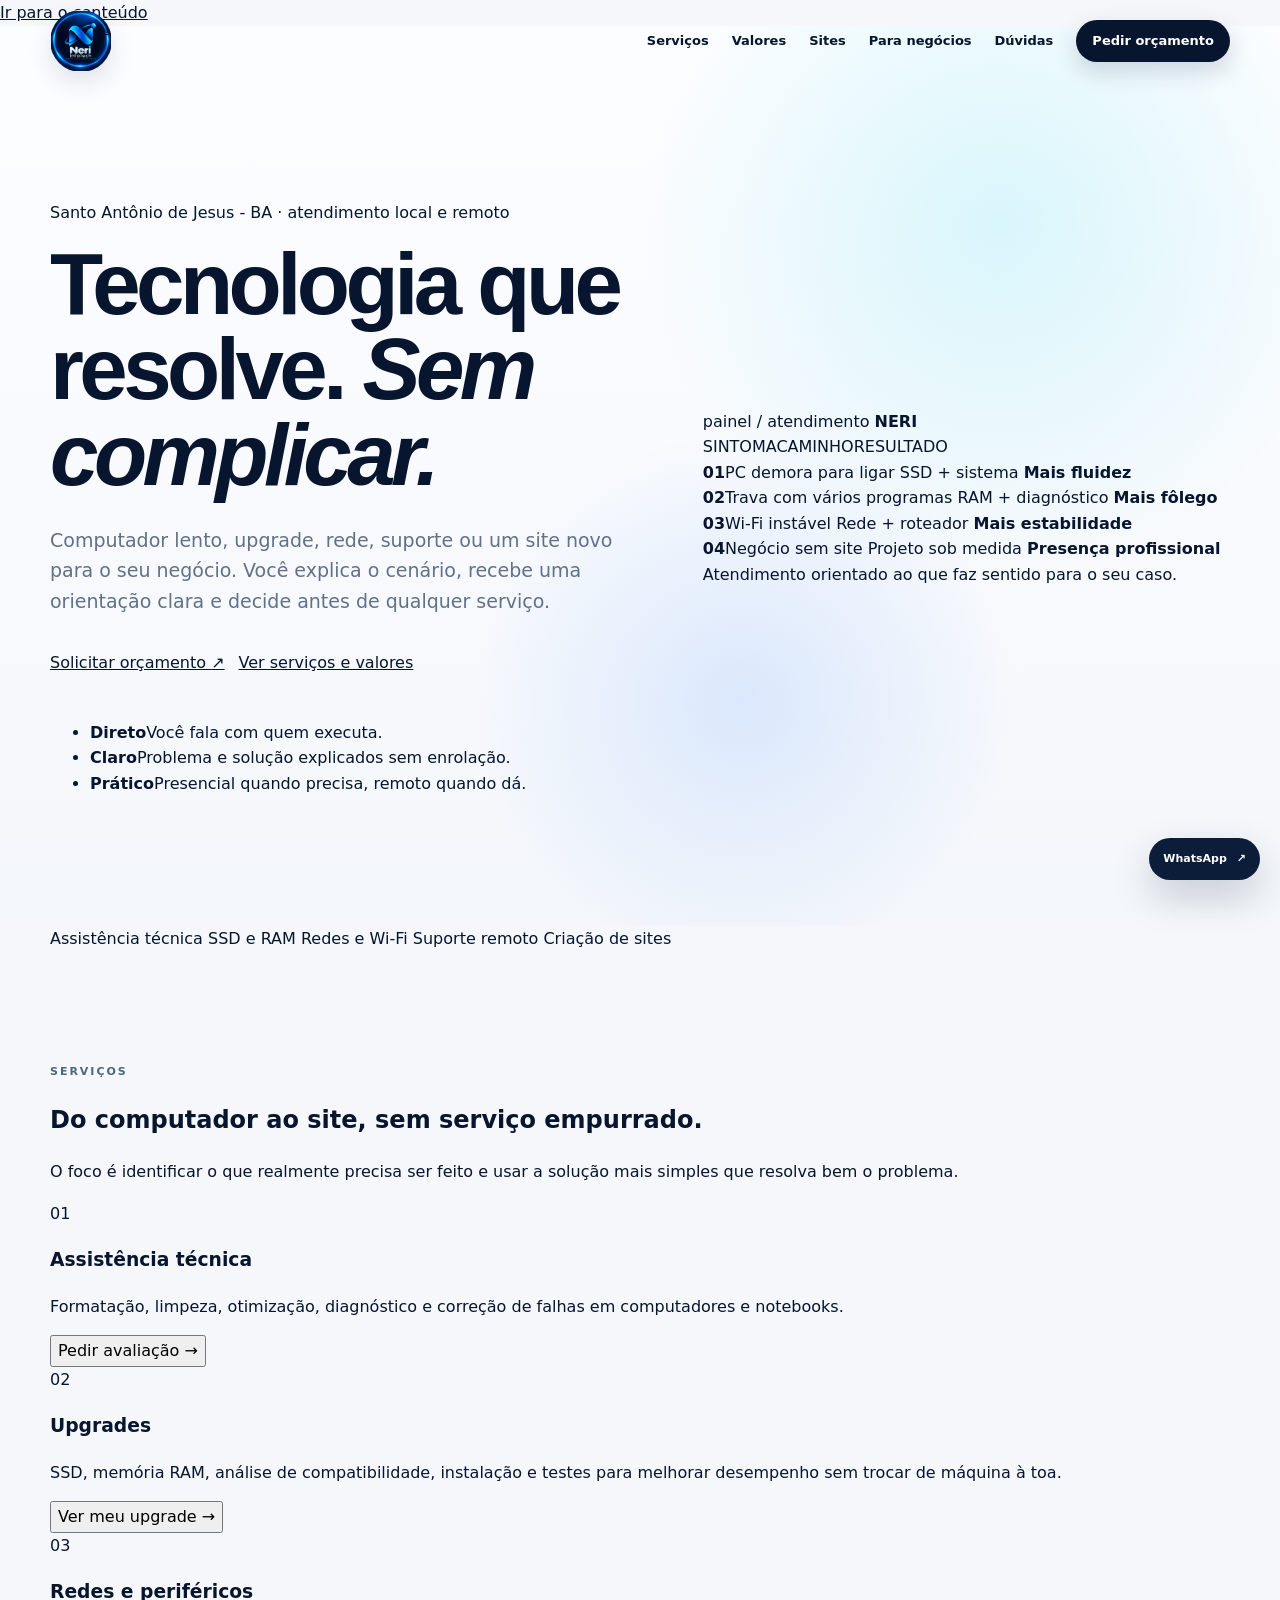
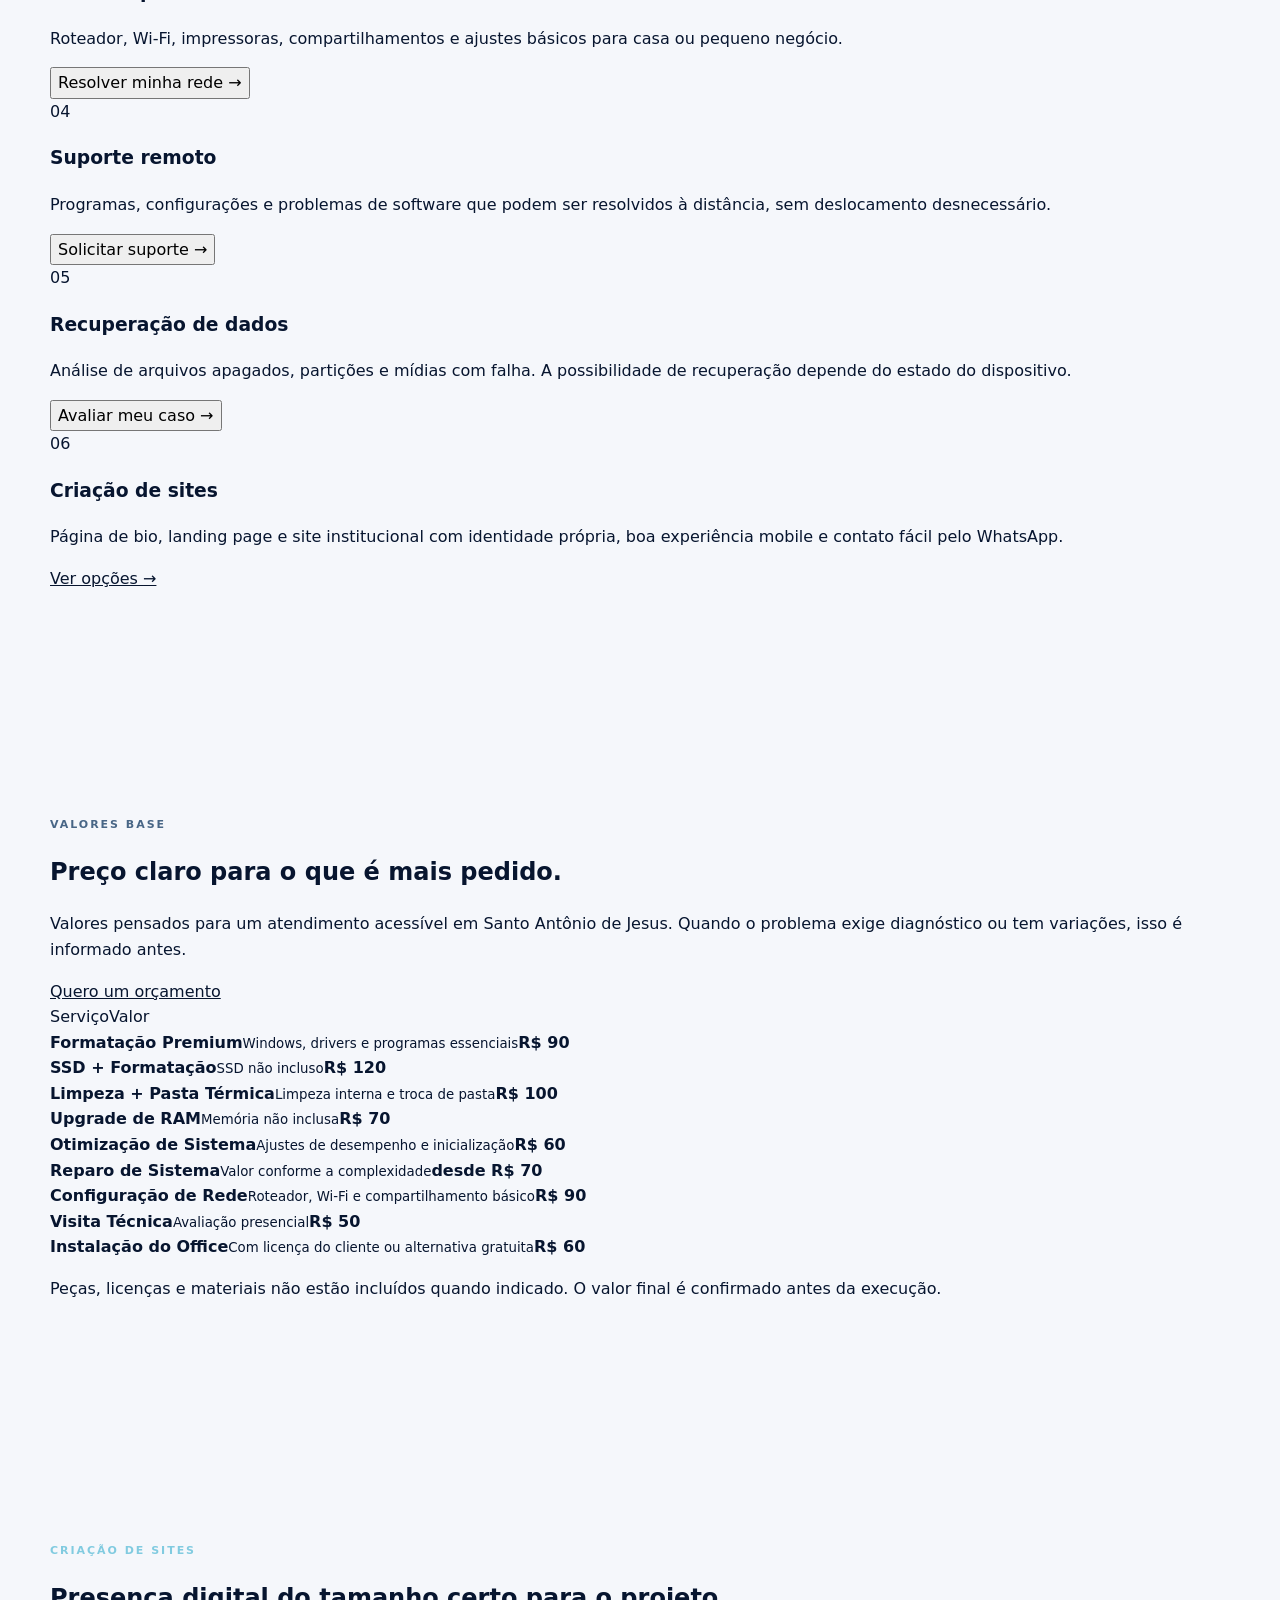
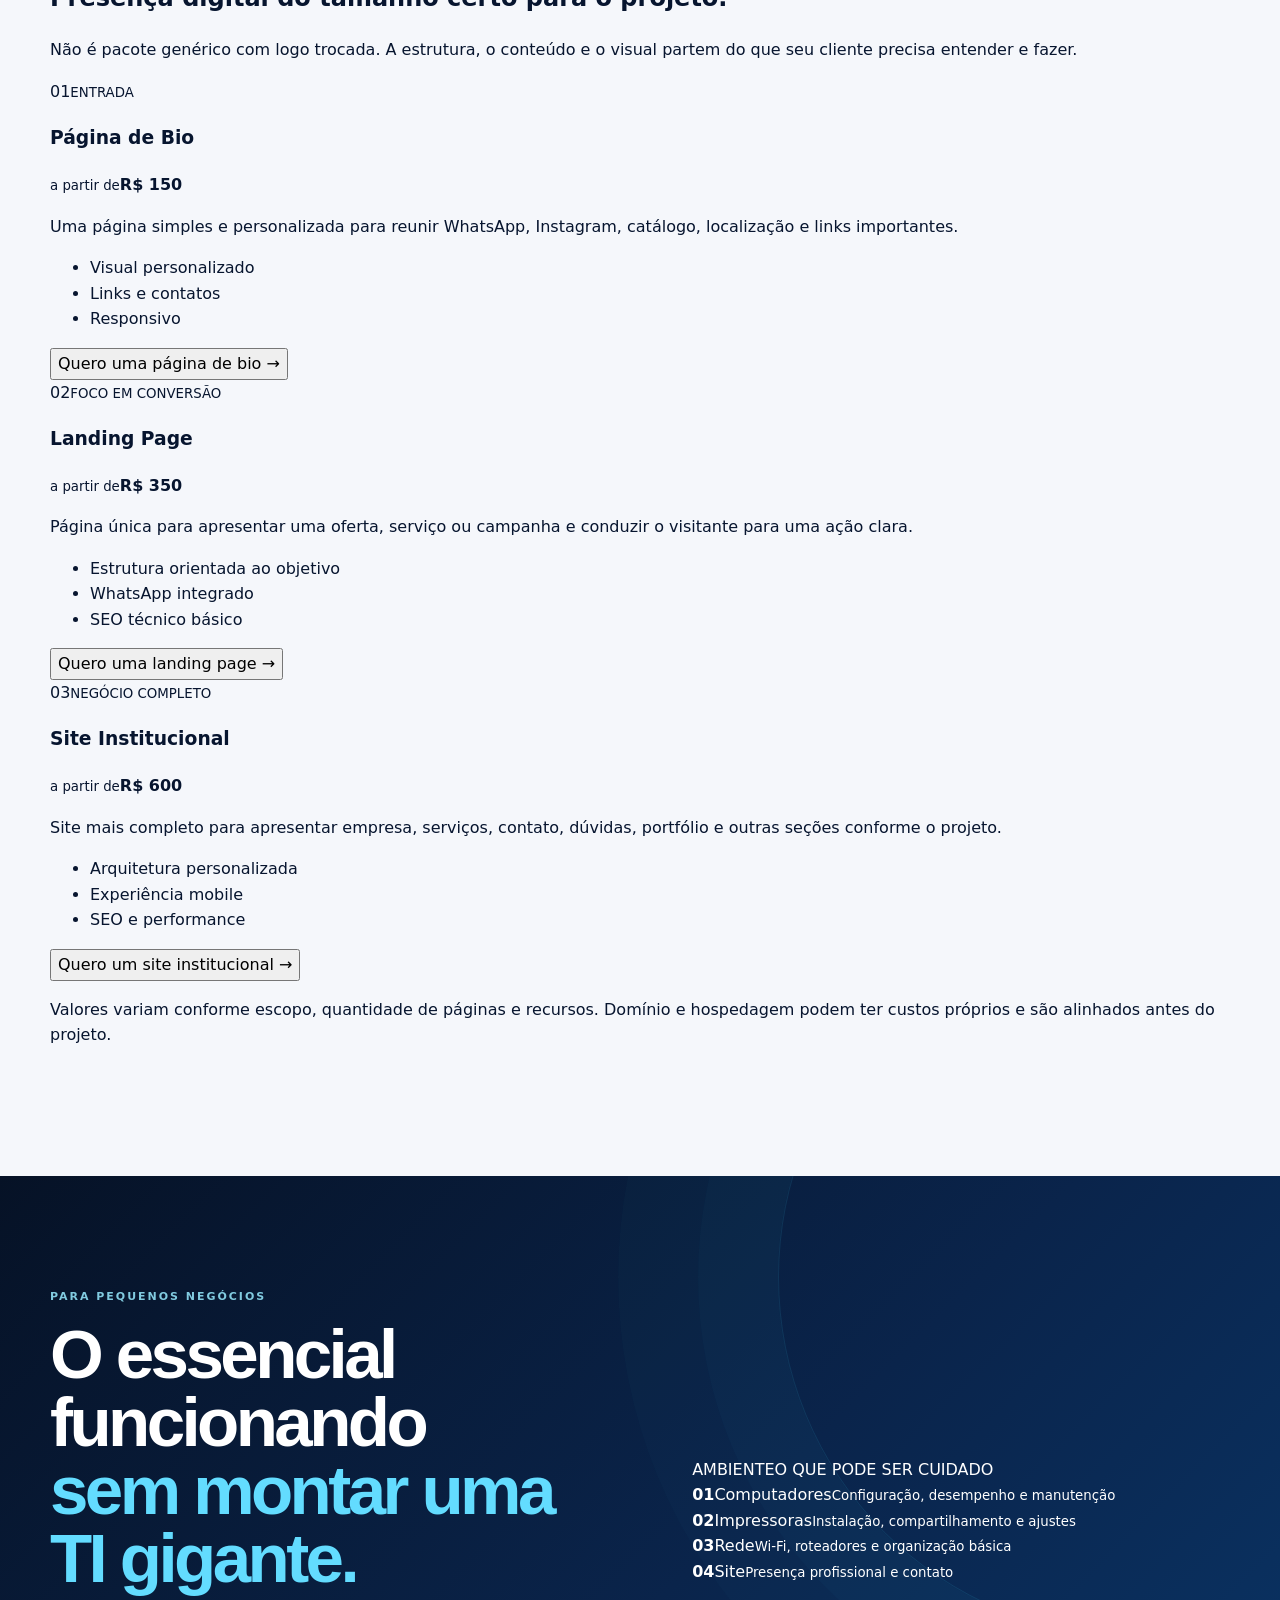
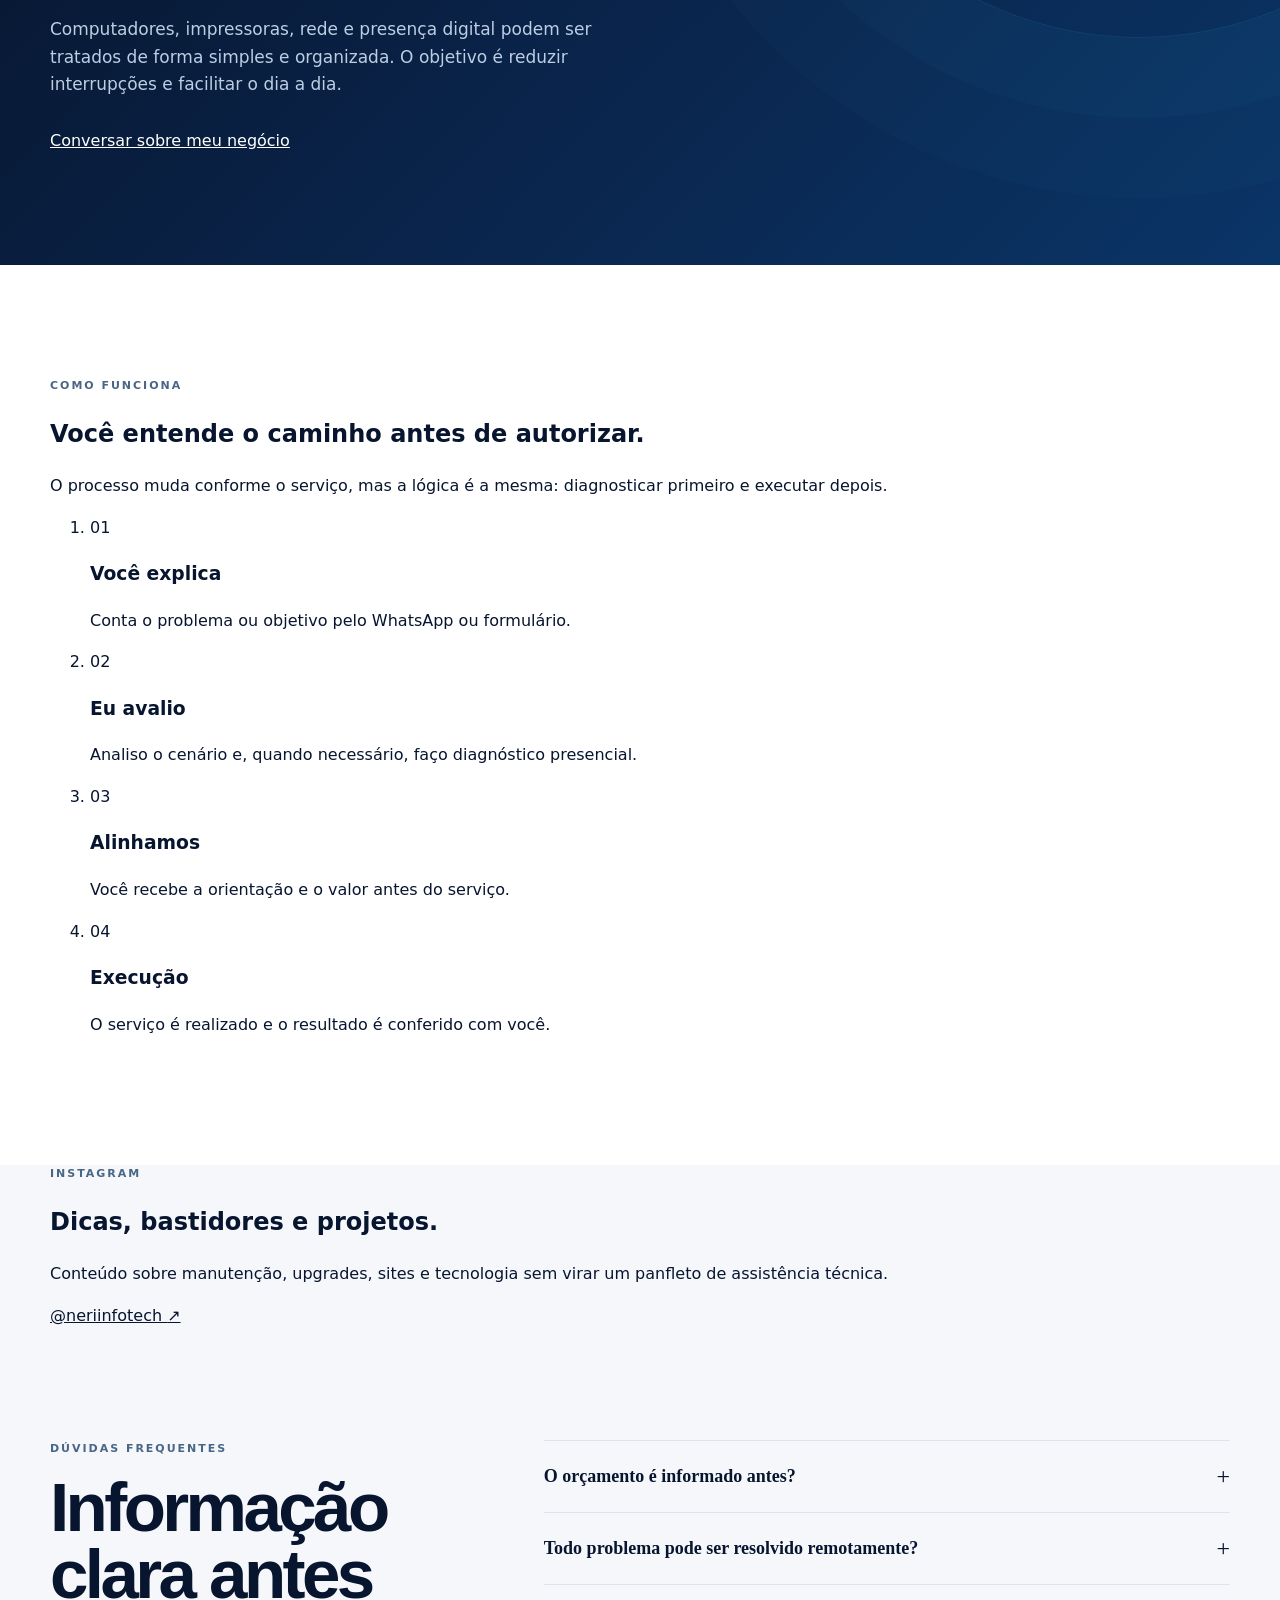
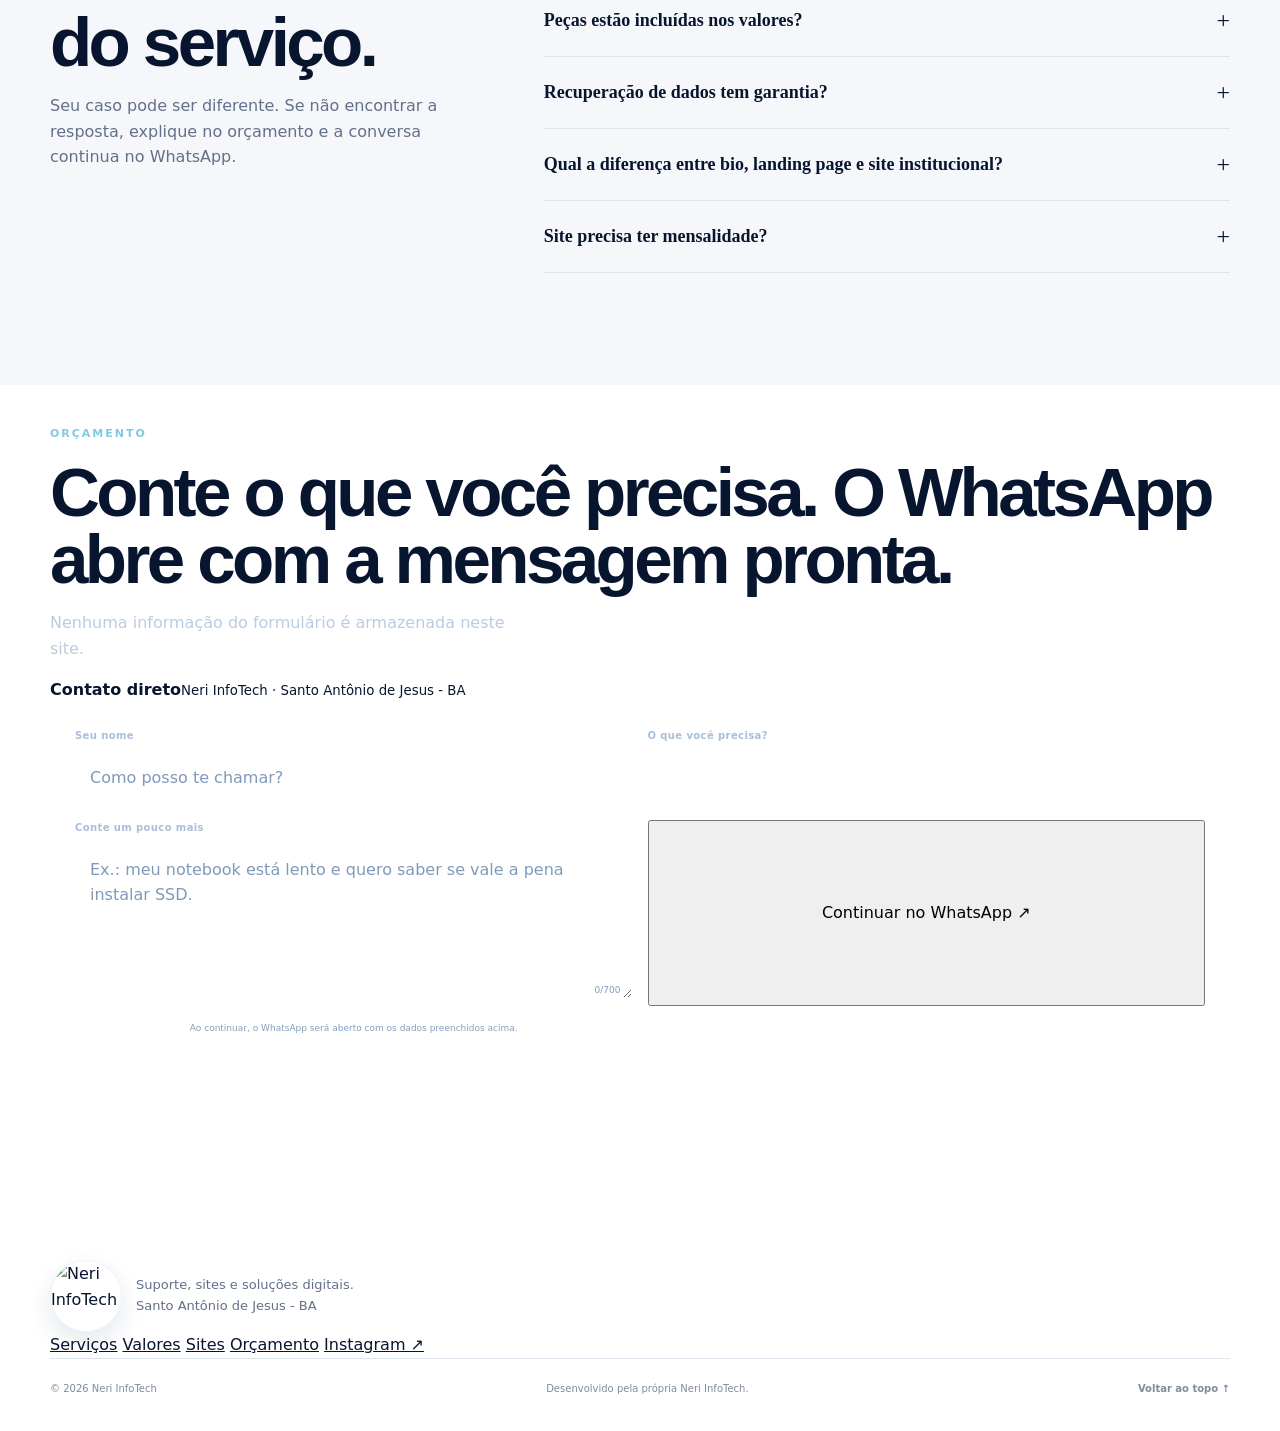
==== commit 45f585e2: "feat: evoluir site com foco local, conversão, SEO e acessibilidade" ====
--- a/index.html
+++ b/index.html
@@ -3,263 +3,382 @@
 <head>
   <meta charset="UTF-8">
   <meta name="viewport" content="width=device-width, initial-scale=1.0">
-  <title>Neri InfoTech | Suporte, sites e soluções digitais</title>
-  <meta name="description" content="Assistência técnica, upgrades, recuperação de dados, suporte remoto, soluções para pequenos negócios e criação de sites. Tecnologia prática para você e seu negócio.">
-  <meta name="theme-color" content="#061226">
-  <meta property="og:title" content="Neri InfoTech | Suporte, sites e soluções digitais">
-  <meta property="og:description" content="Soluções em tecnologia para você e seu negócio: assistência, upgrades, suporte remoto, sites e soluções digitais.">
+  <title>Neri InfoTech | Informática e Sites em Santo Antônio de Jesus</title>
+  <meta name="description" content="Assistência técnica, formatação, SSD, memória RAM, redes, suporte remoto e criação de sites em Santo Antônio de Jesus - BA. Atendimento direto e orçamento pelo WhatsApp.">
+  <meta name="theme-color" content="#071426">
+  <meta name="robots" content="index,follow,max-image-preview:large">
+  <meta name="author" content="Neri InfoTech">
+
   <meta property="og:type" content="website">
   <meta property="og:locale" content="pt_BR">
+  <meta property="og:site_name" content="Neri InfoTech">
+  <meta property="og:title" content="Neri InfoTech | Informática e Sites em Santo Antônio de Jesus">
+  <meta property="og:description" content="Suporte técnico, upgrades, redes e criação de sites com atendimento direto em Santo Antônio de Jesus - BA e suporte remoto.">
   <meta property="og:url" content="https://neriinfotech.netlify.app/">
-  <meta property="og:image" content="https://neriinfotech.netlify.app/logo_Infotech.png">
+  <meta property="og:image" content="https://neriinfotech.netlify.app/brand-og.jpg">
+  <meta property="og:image:width" content="1200">
+  <meta property="og:image:height" content="630">
+  <meta property="og:image:alt" content="Neri InfoTech - suporte, sites e soluções digitais">
+
+  <meta name="twitter:card" content="summary_large_image">
+  <meta name="twitter:title" content="Neri InfoTech | Informática e Sites em Santo Antônio de Jesus">
+  <meta name="twitter:description" content="Tecnologia prática para pessoas e pequenos negócios em Santo Antônio de Jesus - BA.">
+  <meta name="twitter:image" content="https://neriinfotech.netlify.app/brand-og.jpg">
+
   <link rel="canonical" href="https://neriinfotech.netlify.app/">
-  <link rel="icon" href="logo_Infotech.png" type="image/png">
-  <link rel="apple-touch-icon" href="logo_Infotech.png">
-  <link rel="preconnect" href="https://fonts.googleapis.com">
-  <link rel="preconnect" href="https://fonts.gstatic.com" crossorigin>
-  <link href="https://fonts.googleapis.com/css2?family=Manrope:wght@400;500;600;700;800&family=Space+Grotesk:wght@500;600;700&display=swap" rel="stylesheet">
+  <link rel="icon" href="brand-mark.webp" type="image/webp">
+  <link rel="apple-touch-icon" href="apple-touch-icon.png">
   <link rel="stylesheet" href="styles.css">
-  <link rel="stylesheet" href="social.css">
+
   <script type="application/ld+json">
   {
     "@context":"https://schema.org",
     "@type":"ProfessionalService",
     "name":"Neri InfoTech",
-    "description":"Assistência técnica, suporte remoto, upgrades, criação de sites e soluções digitais para pessoas e pequenos negócios.",
+    "description":"Assistência técnica, upgrades, redes, suporte remoto e criação de sites para pessoas e pequenos negócios.",
     "url":"https://neriinfotech.netlify.app/",
-    "logo":"https://neriinfotech.netlify.app/logo_Infotech.png",
-    "image":"https://neriinfotech.netlify.app/logo_Infotech.png",
+    "logo":"https://neriinfotech.netlify.app/brand-mark.webp",
+    "image":"https://neriinfotech.netlify.app/brand-og.jpg",
+    "telephone":"+55 75 99929-4419",
     "sameAs":["https://www.instagram.com/neriinfotech/"],
-    "areaServed":"Brasil"
+    "areaServed":[
+      {"@type":"City","name":"Santo Antônio de Jesus","containedInPlace":{"@type":"State","name":"Bahia"}},
+      {"@type":"Country","name":"Brasil"}
+    ],
+    "serviceType":[
+      "Assistência técnica de computadores",
+      "Formatação e otimização de Windows",
+      "Instalação de SSD e memória RAM",
+      "Configuração de redes e Wi-Fi",
+      "Suporte remoto",
+      "Criação de sites"
+    ]
   }
   </script>
 </head>
 <body>
+  <a class="skip-link" href="#conteudo">Ir para o conteúdo</a>
   <div class="scroll-progress" aria-hidden="true"></div>
 
   <header class="site-header" id="top">
     <div class="container nav-wrap">
       <a class="brand" href="#top" aria-label="Neri InfoTech - início">
-        <img src="logo_Infotech.png" alt="Neri InfoTech">
+        <img src="brand-mark.webp" width="52" height="52" alt="" fetchpriority="high">
+        <span><strong>Neri InfoTech</strong><small>Suporte, sites e soluções digitais</small></span>
       </a>
-      <button class="menu-toggle" aria-label="Abrir menu" aria-expanded="false"><span></span><span></span></button>
-      <nav class="nav" aria-label="Navegação principal">
+
+      <button class="menu-toggle" type="button" aria-label="Abrir menu" aria-expanded="false" aria-controls="primary-nav">
+        <span></span><span></span><span></span>
+      </button>
+
+      <nav class="nav" id="primary-nav" aria-label="Navegação principal">
         <a href="#servicos">Serviços</a>
+        <a href="#valores">Valores</a>
+        <a href="#sites">Sites</a>
         <a href="#negocios">Para negócios</a>
-        <a href="#sites">Sites</a>
-        <a href="#processo">Como funciona</a>
         <a href="#faq">Dúvidas</a>
-        <a class="nav-social" href="https://www.instagram.com/neriinfotech/" target="_blank" rel="noopener" aria-label="Instagram da Neri InfoTech">Instagram ↗</a>
-        <a class="nav-cta" href="#orcamento">Pedir orçamento <span>↗</span></a>
+        <a class="nav-cta" href="#orcamento">Pedir orçamento</a>
       </nav>
     </div>
   </header>
 
-  <main>
-    <section class="hero">
-      <div class="hero-grid-bg" aria-hidden="true"></div>
-      <div class="hero-glow glow-a" aria-hidden="true"></div>
-      <div class="hero-glow glow-b" aria-hidden="true"></div>
+  <main id="conteudo">
+    <section class="hero" aria-labelledby="hero-title">
       <div class="container hero-layout">
         <div class="hero-copy reveal">
-          <div class="availability"><i></i> Atendimento técnico e digital</div>
-          <h1>Tecnologia para <span>resolver hoje</span> e ajudar seu negócio a evoluir.</h1>
-          <p class="hero-lead">Assistência técnica, suporte remoto, upgrades e criação de sites em um atendimento direto, claro e sem complicação.</p>
+          <p class="eyebrow"><span></span>Santo Antônio de Jesus - BA · atendimento local e remoto</p>
+          <h1 id="hero-title">Tecnologia que resolve. <em>Sem complicar.</em></h1>
+          <p class="hero-lead">Computador lento, upgrade, rede, suporte ou um site novo para o seu negócio. Você explica o cenário, recebe uma orientação clara e decide antes de qualquer serviço.</p>
+
           <div class="hero-actions">
-            <a class="btn btn-primary magnetic" href="#orcamento">Solicitar orçamento <b>↗</b></a>
-            <a class="btn btn-secondary" href="#servicos">Explorar serviços</a>
-          </div>
-          <div class="hero-proof">
-            <div><small>01</small><strong>Diagnóstico claro</strong><span>Você entende o problema antes de decidir.</span></div>
-            <div><small>02</small><strong>Solução sob medida</strong><span>Sem pacote genérico ou serviço empurrado.</span></div>
-            <div><small>03</small><strong>Contato direto</strong><span>Do orçamento à entrega, sem intermediários.</span></div>
-          </div>
-        </div>
-
-        <div class="hero-stage reveal" data-delay="120" aria-label="Apresentação da marca Neri InfoTech">
-          <div class="stage-card stage-main" data-tilt>
-            <div class="stage-top"><span class="live-dot"></span><small>IDENTIDADE OFICIAL / NERI INFOTECH</small><b>01</b></div>
-            <div class="stage-logo stage-logo-official"><img src="logo_Infotech.png" alt="Logo oficial Neri InfoTech"></div>
-            <div class="stage-message"><span>Suporte, sites e soluções digitais</span><strong>Soluções em tecnologia<br>para você e seu negócio.</strong></div>
-            <div class="stage-footer"><span>SUPORTE</span><i></i><span>SITES</span><i></i><span>SOLUÇÕES DIGITAIS</span></div>
-          </div>
-          <div class="stage-card stage-mini stage-mini-a"><span>Suporte remoto</span><b>↗</b><small>Atendimento sem deslocamento quando possível.</small></div>
-          <div class="stage-card stage-mini stage-mini-b"><span>Sites profissionais</span><b>↗</b><small>Presença digital feita para gerar contato.</small></div>
-          <div class="stage-orbit orbit-one"></div><div class="stage-orbit orbit-two"></div>
-        </div>
-      </div>
-      <div class="hero-scroll"><span>Role para explorar</span><i></i></div>
-    </section>
-
-    <section class="ticker" aria-label="Áreas de atuação">
-      <div class="ticker-track">
-        <span>Assistência técnica</span><i></i><span>Formatação</span><i></i><span>SSD e RAM</span><i></i><span>Recuperação de dados</span><i></i><span>Suporte remoto</span><i></i><span>Redes e impressoras</span><i></i><span>Sites</span><i></i><span>Pequenos negócios</span><i></i>
-        <span>Assistência técnica</span><i></i><span>Formatação</span><i></i><span>SSD e RAM</span><i></i><span>Recuperação de dados</span><i></i><span>Suporte remoto</span><i></i><span>Redes e impressoras</span><i></i><span>Sites</span><i></i><span>Pequenos negócios</span><i></i>
-      </div>
-    </section>
-
-    <section class="section intro" id="servicos">
+            <a class="button button-primary" href="#orcamento">Solicitar orçamento <span aria-hidden="true">↗</span></a>
+            <a class="button button-quiet" href="#valores">Ver serviços e valores</a>
+          </div>
+
+          <ul class="hero-facts" aria-label="Diferenciais do atendimento">
+            <li><strong>Direto</strong><span>Você fala com quem executa.</span></li>
+            <li><strong>Claro</strong><span>Problema e solução explicados sem enrolação.</span></li>
+            <li><strong>Prático</strong><span>Presencial quando precisa, remoto quando dá.</span></li>
+          </ul>
+        </div>
+
+        <div class="diagnostic-board reveal" data-delay="100" aria-label="Exemplos de problemas e soluções">
+          <div class="board-head">
+            <div><i></i><i></i><i></i></div>
+            <span>painel / atendimento</span>
+            <b>NERI</b>
+          </div>
+          <div class="board-labels" aria-hidden="true"><span>SINTOMA</span><span>CAMINHO</span><span>RESULTADO</span></div>
+          <div class="board-row">
+            <span><b>01</b>PC demora para ligar</span>
+            <span>SSD + sistema</span>
+            <strong>Mais fluidez</strong>
+          </div>
+          <div class="board-row">
+            <span><b>02</b>Trava com vários programas</span>
+            <span>RAM + diagnóstico</span>
+            <strong>Mais fôlego</strong>
+          </div>
+          <div class="board-row">
+            <span><b>03</b>Wi-Fi instável</span>
+            <span>Rede + roteador</span>
+            <strong>Mais estabilidade</strong>
+          </div>
+          <div class="board-row board-row-accent">
+            <span><b>04</b>Negócio sem site</span>
+            <span>Projeto sob medida</span>
+            <strong>Presença profissional</strong>
+          </div>
+          <div class="board-foot"><span class="status-dot"></span> Atendimento orientado ao que faz sentido para o seu caso.</div>
+        </div>
+      </div>
+    </section>
+
+    <section class="local-strip" aria-label="Resumo dos serviços">
+      <div class="container strip-grid">
+        <span>Assistência técnica</span>
+        <span>SSD e RAM</span>
+        <span>Redes e Wi-Fi</span>
+        <span>Suporte remoto</span>
+        <span>Criação de sites</span>
+      </div>
+    </section>
+
+    <section class="section services" id="servicos" aria-labelledby="services-title">
       <div class="container">
-        <div class="section-heading reveal">
-          <div><p class="kicker">SERVIÇOS</p><h2>O problema muda.<br><span>A solução também.</span></h2></div>
-          <p class="section-copy">A Neri InfoTech reúne suporte técnico e soluções digitais para atender desde um computador lento até a presença online de um pequeno negócio.</p>
-        </div>
-
-        <div class="services-bento">
-          <article class="service-card service-featured reveal">
-            <div class="service-icon">⌁</div><span class="service-index">01</span>
-            <h3>Assistência técnica</h3>
-            <p>Diagnóstico, formatação, limpeza, otimização e correção de falhas em computadores e notebooks.</p>
-            <div class="service-pills"><span>Formatação</span><span>Limpeza</span><span>Diagnóstico</span></div>
-            <div class="service-art art-terminal" aria-hidden="true"><span>&gt; diagnóstico</span><span class="ok">sistema verificado ✓</span><span>&gt; otimização_</span></div>
-          </article>
-
-          <article class="service-card reveal" data-delay="60">
-            <div class="service-icon">↥</div><span class="service-index">02</span><h3>Upgrades e montagem</h3><p>SSD, memória RAM, migração de dados, análise de compatibilidade e montagem de PCs.</p><a href="#orcamento">Quero melhorar meu PC <b>→</b></a>
-          </article>
-
-          <article class="service-card reveal" data-delay="100">
-            <div class="service-icon">◎</div><span class="service-index">03</span><h3>Recuperação de dados</h3><p>Análise de HD, SSD, pendrive, arquivos apagados e partições perdidas. A possibilidade de recuperação depende do estado da mídia.</p><a href="#orcamento">Avaliar meu caso <b>→</b></a>
-          </article>
-
-          <article class="service-card service-dark reveal">
-            <div class="service-icon">◉</div><span class="service-index">04</span><h3>Suporte remoto</h3><p>Configurações, programas, impressoras e problemas de software que podem ser resolvidos à distância.</p><div class="remote-status"><i></i><span>Conexão segura<br><small>quando o caso permite</small></span></div>
-          </article>
-
-          <article class="service-card service-wide reveal" data-delay="80">
-            <div><div class="service-icon">▦</div><span class="service-index">05</span><h3>TI para pequenos negócios</h3><p>Computadores, impressoras, rede básica, organização do ambiente e suporte para sua operação funcionar melhor.</p><a href="#negocios">Ver soluções para negócios <b>→</b></a></div>
-            <div class="business-stack" aria-hidden="true"><span>COMPUTADORES <b>OK</b></span><span>IMPRESSORAS <b>OK</b></span><span>REDE <b>OK</b></span><span>SUPORTE <b>ATIVO</b></span></div>
-          </article>
-
-          <article class="service-card service-accent reveal" data-delay="120">
-            <div class="service-icon">↗</div><span class="service-index">06</span><h3>Criação de sites</h3><p>Sites institucionais, landing pages e páginas de bio com foco em clareza, confiança e contato.</p><a href="#sites">Conhecer criação de sites <b>→</b></a>
-          </article>
-        </div>
-      </div>
-    </section>
-
-    <section class="section business" id="negocios">
+        <header class="section-head reveal">
+          <div><p class="kicker">SERVIÇOS</p><h2 id="services-title">Do computador ao site, <span>sem serviço empurrado.</span></h2></div>
+          <p>O foco é identificar o que realmente precisa ser feito e usar a solução mais simples que resolva bem o problema.</p>
+        </header>
+
+        <div class="service-rail">
+          <article class="service-row reveal">
+            <span class="service-number">01</span>
+            <div><h3>Assistência técnica</h3><p>Formatação, limpeza, otimização, diagnóstico e correção de falhas em computadores e notebooks.</p></div>
+            <button class="text-action" type="button" data-service="Assistência técnica">Pedir avaliação <span>→</span></button>
+          </article>
+          <article class="service-row reveal" data-delay="40">
+            <span class="service-number">02</span>
+            <div><h3>Upgrades</h3><p>SSD, memória RAM, análise de compatibilidade, instalação e testes para melhorar desempenho sem trocar de máquina à toa.</p></div>
+            <button class="text-action" type="button" data-service="Upgrade ou montagem">Ver meu upgrade <span>→</span></button>
+          </article>
+          <article class="service-row reveal" data-delay="80">
+            <span class="service-number">03</span>
+            <div><h3>Redes e periféricos</h3><p>Roteador, Wi-Fi, impressoras, compartilhamentos e ajustes básicos para casa ou pequeno negócio.</p></div>
+            <button class="text-action" type="button" data-service="Configuração de rede">Resolver minha rede <span>→</span></button>
+          </article>
+          <article class="service-row reveal" data-delay="120">
+            <span class="service-number">04</span>
+            <div><h3>Suporte remoto</h3><p>Programas, configurações e problemas de software que podem ser resolvidos à distância, sem deslocamento desnecessário.</p></div>
+            <button class="text-action" type="button" data-service="Suporte remoto">Solicitar suporte <span>→</span></button>
+          </article>
+          <article class="service-row reveal" data-delay="160">
+            <span class="service-number">05</span>
+            <div><h3>Recuperação de dados</h3><p>Análise de arquivos apagados, partições e mídias com falha. A possibilidade de recuperação depende do estado do dispositivo.</p></div>
+            <button class="text-action" type="button" data-service="Recuperação de dados">Avaliar meu caso <span>→</span></button>
+          </article>
+          <article class="service-row service-row-highlight reveal" data-delay="200">
+            <span class="service-number">06</span>
+            <div><h3>Criação de sites</h3><p>Página de bio, landing page e site institucional com identidade própria, boa experiência mobile e contato fácil pelo WhatsApp.</p></div>
+            <a class="text-action" href="#sites">Ver opções <span>→</span></a>
+          </article>
+        </div>
+      </div>
+    </section>
+
+    <section class="section prices" id="valores" aria-labelledby="prices-title">
+      <div class="container prices-layout">
+        <div class="prices-intro reveal">
+          <p class="kicker">VALORES BASE</p>
+          <h2 id="prices-title">Preço claro para o que é <span>mais pedido.</span></h2>
+          <p>Valores pensados para um atendimento acessível em Santo Antônio de Jesus. Quando o problema exige diagnóstico ou tem variações, isso é informado antes.</p>
+          <a class="button button-primary" href="#orcamento">Quero um orçamento</a>
+        </div>
+
+        <div class="price-sheet reveal" data-delay="80" aria-label="Tabela de preços de serviços">
+          <div class="price-sheet-head"><span>Serviço</span><span>Valor</span></div>
+          <div class="price-line"><span><strong>Formatação Premium</strong><small>Windows, drivers e programas essenciais</small></span><b>R$ 90</b></div>
+          <div class="price-line"><span><strong>SSD + Formatação</strong><small>SSD não incluso</small></span><b>R$ 120</b></div>
+          <div class="price-line"><span><strong>Limpeza + Pasta Térmica</strong><small>Limpeza interna e troca de pasta</small></span><b>R$ 100</b></div>
+          <div class="price-line"><span><strong>Upgrade de RAM</strong><small>Memória não inclusa</small></span><b>R$ 70</b></div>
+          <div class="price-line"><span><strong>Otimização de Sistema</strong><small>Ajustes de desempenho e inicialização</small></span><b>R$ 60</b></div>
+          <div class="price-line"><span><strong>Reparo de Sistema</strong><small>Valor conforme a complexidade</small></span><b>desde R$ 70</b></div>
+          <div class="price-line"><span><strong>Configuração de Rede</strong><small>Roteador, Wi-Fi e compartilhamento básico</small></span><b>R$ 90</b></div>
+          <div class="price-line"><span><strong>Visita Técnica</strong><small>Avaliação presencial</small></span><b>R$ 50</b></div>
+          <div class="price-line"><span><strong>Instalação do Office</strong><small>Com licença do cliente ou alternativa gratuita</small></span><b>R$ 60</b></div>
+          <p class="price-note">Peças, licenças e materiais não estão incluídos quando indicado. O valor final é confirmado antes da execução.</p>
+        </div>
+      </div>
+    </section>
+
+    <section class="section site-projects" id="sites" aria-labelledby="sites-title">
+      <div class="container">
+        <header class="section-head site-head reveal">
+          <div><p class="kicker kicker-light">CRIAÇÃO DE SITES</p><h2 id="sites-title">Presença digital do tamanho <span>certo para o projeto.</span></h2></div>
+          <p>Não é pacote genérico com logo trocada. A estrutura, o conteúdo e o visual partem do que seu cliente precisa entender e fazer.</p>
+        </header>
+
+        <div class="site-plans reveal">
+          <article class="site-plan">
+            <div class="plan-top"><span>01</span><small>ENTRADA</small></div>
+            <h3>Página de Bio</h3>
+            <p class="plan-price"><small>a partir de</small><strong>R$ 150</strong></p>
+            <p>Uma página simples e personalizada para reunir WhatsApp, Instagram, catálogo, localização e links importantes.</p>
+            <ul><li>Visual personalizado</li><li>Links e contatos</li><li>Responsivo</li></ul>
+            <button type="button" data-service="Página de Bio / Link na Bio">Quero uma página de bio <span>→</span></button>
+          </article>
+
+          <article class="site-plan site-plan-featured">
+            <div class="plan-top"><span>02</span><small>FOCO EM CONVERSÃO</small></div>
+            <h3>Landing Page</h3>
+            <p class="plan-price"><small>a partir de</small><strong>R$ 350</strong></p>
+            <p>Página única para apresentar uma oferta, serviço ou campanha e conduzir o visitante para uma ação clara.</p>
+            <ul><li>Estrutura orientada ao objetivo</li><li>WhatsApp integrado</li><li>SEO técnico básico</li></ul>
+            <button type="button" data-service="Landing Page">Quero uma landing page <span>→</span></button>
+          </article>
+
+          <article class="site-plan">
+            <div class="plan-top"><span>03</span><small>NEGÓCIO COMPLETO</small></div>
+            <h3>Site Institucional</h3>
+            <p class="plan-price"><small>a partir de</small><strong>R$ 600</strong></p>
+            <p>Site mais completo para apresentar empresa, serviços, contato, dúvidas, portfólio e outras seções conforme o projeto.</p>
+            <ul><li>Arquitetura personalizada</li><li>Experiência mobile</li><li>SEO e performance</li></ul>
+            <button type="button" data-service="Site Institucional">Quero um site institucional <span>→</span></button>
+          </article>
+        </div>
+
+        <p class="site-disclaimer">Valores variam conforme escopo, quantidade de páginas e recursos. Domínio e hospedagem podem ter custos próprios e são alinhados antes do projeto.</p>
+      </div>
+    </section>
+
+    <section class="section business" id="negocios" aria-labelledby="business-title">
       <div class="container business-layout">
         <div class="business-copy reveal">
           <p class="kicker kicker-light">PARA PEQUENOS NEGÓCIOS</p>
-          <h2>Menos tempo resolvendo tecnologia. <span>Mais tempo tocando seu negócio.</span></h2>
-          <p>Nem todo pequeno negócio precisa de uma estrutura de TI complexa. Precisa do essencial funcionando bem, de suporte quando algo para e de uma presença digital que passe confiança.</p>
-          <a class="btn btn-light" href="#orcamento">Conversar sobre meu negócio <b>↗</b></a>
-        </div>
-        <div class="business-console reveal" data-delay="100">
-          <div class="console-head"><div><i></i><i></i><i></i></div><span>painel / neri-infotech</span><small>STATUS</small></div>
-          <div class="console-row"><b>01</b><div><strong>Estrutura funcionando</strong><span>Computadores, periféricos e rede ajustados ao uso.</span></div><em>READY</em></div>
-          <div class="console-row"><b>02</b><div><strong>Presença profissional</strong><span>Site ou página de apresentação para ser encontrado.</span></div><em>READY</em></div>
-          <div class="console-row"><b>03</b><div><strong>Suporte quando precisar</strong><span>Ajuda técnica para manter a operação em movimento.</span></div><em>ON</em></div>
-          <div class="console-row console-future"><b>04</b><div><strong>Automação e IA</strong><span>Novas soluções próprias em desenvolvimento.</span></div><em>SOON</em></div>
-        </div>
-      </div>
-    </section>
-
-    <section class="section sites" id="sites">
-      <div class="container sites-layout">
-        <div class="sites-showcase reveal">
-          <div class="device-window" data-tilt>
-            <div class="device-bar"><div><i></i><i></i><i></i></div><span>seunegocio.com.br</span><b>↗</b></div>
-            <div class="device-page">
-              <nav><span class="fake-logo">N</span><div><i></i><i></i><i></i></div></nav>
-              <section><small>SEU NEGÓCIO, BEM APRESENTADO</small><strong>Um site claro.<br>Uma presença que transmite confiança.</strong><p></p><p></p><button>Fale pelo WhatsApp</button></section>
-              <footer><span></span><span></span><span></span></footer>
-            </div>
-          </div>
-          <div class="device-note note-one"><b>100%</b><span>Responsivo</span></div>
-          <div class="device-note note-two"><b>SEO</b><span>Estrutura básica</span></div>
-        </div>
-        <div class="sites-copy reveal" data-delay="90">
-          <p class="kicker">CRIAÇÃO DE SITES</p>
-          <h2>Seu site não precisa ter tudo. <span>Precisa fazer sentido.</span></h2>
-          <p>O projeto parte do que seu cliente precisa entender e fazer. A estrutura é pensada para apresentar seu serviço, transmitir profissionalismo e facilitar o contato.</p>
-          <div class="site-features">
-            <div><b>01</b><span><strong>Design responsivo</strong><small>Celular, tablet e computador.</small></span></div>
-            <div><b>02</b><span><strong>WhatsApp integrado</strong><small>Contato direto e simples.</small></span></div>
-            <div><b>03</b><span><strong>Identidade personalizada</strong><small>Sem cara de template pronto.</small></span></div>
-            <div><b>04</b><span><strong>SEO básico</strong><small>Estrutura preparada para mecanismos de busca.</small></span></div>
-          </div>
-          <a class="text-link dark-link" href="#orcamento">Tenho uma ideia de site <b>→</b></a>
-        </div>
-      </div>
-    </section>
-
-    <section class="section process" id="processo">
+          <h2 id="business-title">O essencial funcionando <span>sem montar uma TI gigante.</span></h2>
+          <p>Computadores, impressoras, rede e presença digital podem ser tratados de forma simples e organizada. O objetivo é reduzir interrupções e facilitar o dia a dia.</p>
+          <a class="button button-light" href="#orcamento">Conversar sobre meu negócio</a>
+        </div>
+
+        <div class="ops-board reveal" data-delay="80">
+          <div class="ops-head"><span>AMBIENTE</span><span>O QUE PODE SER CUIDADO</span></div>
+          <div><b>01</b><span>Computadores</span><small>Configuração, desempenho e manutenção</small></div>
+          <div><b>02</b><span>Impressoras</span><small>Instalação, compartilhamento e ajustes</small></div>
+          <div><b>03</b><span>Rede</span><small>Wi-Fi, roteadores e organização básica</small></div>
+          <div><b>04</b><span>Site</span><small>Presença profissional e contato</small></div>
+        </div>
+      </div>
+    </section>
+
+    <section class="section process" id="processo" aria-labelledby="process-title">
       <div class="container">
-        <div class="section-heading process-head reveal"><div><p class="kicker">COMO FUNCIONA</p><h2>Sem enrolação.<br><span>Do problema à solução.</span></h2></div><p class="section-copy">O processo muda conforme o serviço, mas a lógica é sempre a mesma: entender antes de executar.</p></div>
-        <div class="process-line">
-          <article class="process-step reveal"><div class="step-marker"><span>01</span></div><h3>Você explica</h3><p>Conta o problema, objetivo ou o que precisa melhorar.</p></article>
-          <article class="process-step reveal" data-delay="70"><div class="step-marker"><span>02</span></div><h3>Eu avalio</h3><p>Analiso o cenário e explico o caminho mais adequado.</p></article>
-          <article class="process-step reveal" data-delay="140"><div class="step-marker"><span>03</span></div><h3>Alinhamos</h3><p>Você recebe a orientação e o orçamento antes da execução.</p></article>
-          <article class="process-step reveal" data-delay="210"><div class="step-marker"><span>04</span></div><h3>Resolvido</h3><p>O serviço é executado e o resultado é validado com você.</p></article>
-        </div>
-      </div>
-    </section>
-
-    <section class="section manifesto">
-      <div class="container manifesto-card reveal">
-        <div class="manifesto-logo"><img src="logo_Infotech.png" alt="Neri InfoTech"></div>
-        <div><p class="kicker kicker-light">NERI INFOTECH</p><h2>Tecnologia próxima, prática e feita para resolver.</h2><p>A proposta é simples: entender o que você realmente precisa, explicar de forma clara e entregar uma solução coerente — seja em um computador, no dia a dia de uma empresa ou na presença digital de um negócio.</p></div>
-        <blockquote>“Sem venda empurrada. Sem promessa exagerada. Sem complicar o que pode ser simples.”</blockquote>
-      </div>
-    </section>
-
-    <section class="section instagram-section" id="instagram">
-      <div class="container instagram-shell reveal">
-        <div class="instagram-copy">
-          <p class="kicker">INSTAGRAM</p>
-          <h2>Bastidores, dicas e soluções <span>sem complicação.</span></h2>
-          <p>No Instagram da Neri InfoTech você acompanha dicas práticas, melhorias em computadores, projetos de sites, suporte para pequenos negócios e novidades da marca.</p>
-          <a class="btn instagram-btn" href="https://www.instagram.com/neriinfotech/" target="_blank" rel="noopener">Seguir @neriinfotech <b>↗</b></a>
-        </div>
-        <div class="instagram-preview" aria-label="Conteúdos do Instagram Neri InfoTech">
-          <article><span>01</span><strong>Dicas rápidas</strong><small>Cuidados, manutenção e tecnologia no dia a dia.</small></article>
-          <article><span>02</span><strong>Antes e depois</strong><small>Upgrades, organização e melhorias reais.</small></article>
-          <article><span>03</span><strong>Sites e negócios</strong><small>Presença digital e soluções para quem empreende.</small></article>
-        </div>
-      </div>
-    </section>
-
-    <section class="section faq" id="faq">
+        <header class="section-head reveal">
+          <div><p class="kicker">COMO FUNCIONA</p><h2 id="process-title">Você entende o caminho <span>antes de autorizar.</span></h2></div>
+          <p>O processo muda conforme o serviço, mas a lógica é a mesma: diagnosticar primeiro e executar depois.</p>
+        </header>
+
+        <ol class="process-list">
+          <li class="reveal"><span>01</span><div><h3>Você explica</h3><p>Conta o problema ou objetivo pelo WhatsApp ou formulário.</p></div></li>
+          <li class="reveal" data-delay="50"><span>02</span><div><h3>Eu avalio</h3><p>Analiso o cenário e, quando necessário, faço diagnóstico presencial.</p></div></li>
+          <li class="reveal" data-delay="100"><span>03</span><div><h3>Alinhamos</h3><p>Você recebe a orientação e o valor antes do serviço.</p></div></li>
+          <li class="reveal" data-delay="150"><span>04</span><div><h3>Execução</h3><p>O serviço é realizado e o resultado é conferido com você.</p></div></li>
+        </ol>
+      </div>
+    </section>
+
+    <section class="social-callout" aria-labelledby="social-title">
+      <div class="container social-grid reveal">
+        <div><p class="kicker">INSTAGRAM</p><h2 id="social-title">Dicas, bastidores e projetos.</h2></div>
+        <p>Conteúdo sobre manutenção, upgrades, sites e tecnologia sem virar um panfleto de assistência técnica.</p>
+        <a href="https://www.instagram.com/neriinfotech/" target="_blank" rel="noopener noreferrer">@neriinfotech <span aria-hidden="true">↗</span></a>
+      </div>
+    </section>
+
+    <section class="section faq" id="faq" aria-labelledby="faq-title">
       <div class="container faq-layout">
-        <div class="faq-intro reveal"><p class="kicker">DÚVIDAS FREQUENTES</p><h2>Informação clara antes do serviço.</h2><p>Se seu caso for diferente, explique no formulário abaixo e a conversa continua no WhatsApp.</p></div>
+        <div class="faq-intro reveal">
+          <p class="kicker">DÚVIDAS FREQUENTES</p>
+          <h2 id="faq-title">Informação clara antes do serviço.</h2>
+          <p>Seu caso pode ser diferente. Se não encontrar a resposta, explique no orçamento e a conversa continua no WhatsApp.</p>
+        </div>
         <div class="faq-list reveal" data-delay="80">
-          <details><summary>O orçamento é feito antes do serviço?<span>+</span></summary><p>Sim. Primeiro o cenário é avaliado e o serviço é alinhado antes da execução. Se houver necessidade de diagnóstico presencial ou análise técnica específica, isso é informado previamente.</p></details>
-          <details><summary>Todo problema pode ser resolvido remotamente?<span>+</span></summary><p>Não. Configurações, programas e parte das falhas de software podem ser resolvidos remotamente. Limpeza, upgrades, defeitos físicos e alguns diagnósticos exigem atendimento presencial.</p></details>
-          <details><summary>Recuperação de dados tem garantia?<span>+</span></summary><p>Não é possível garantir recuperação antes da análise. O resultado depende do tipo de falha, do estado da mídia e do que aconteceu depois da perda dos arquivos.</p></details>
-          <details><summary>Você cria sites para qualquer tipo de negócio?<span>+</span></summary><p>O foco são sites institucionais, landing pages, páginas de apresentação e soluções enxutas para profissionais e pequenos negócios. O escopo é definido conforme a necessidade.</p></details>
-          <details><summary>O site precisa ter mensalidade?<span>+</span></summary><p>Depende da hospedagem e dos serviços escolhidos. Posso orientar opções de domínio e hospedagem de acordo com o projeto e o orçamento.</p></details>
-        </div>
-      </div>
-    </section>
-
-    <section class="section quote" id="orcamento">
-      <div class="container quote-shell reveal">
+          <details><summary>O orçamento é informado antes?<span aria-hidden="true">+</span></summary><p>Sim. O cenário é avaliado e o serviço é alinhado antes da execução. Se houver necessidade de diagnóstico específico, isso é informado previamente.</p></details>
+          <details><summary>Todo problema pode ser resolvido remotamente?<span aria-hidden="true">+</span></summary><p>Não. Configurações e parte dos problemas de software podem ser resolvidos à distância. Limpeza, upgrades e defeitos físicos exigem atendimento presencial.</p></details>
+          <details><summary>Peças estão incluídas nos valores?<span aria-hidden="true">+</span></summary><p>Não, salvo quando estiver explicitamente informado. SSD, memória RAM e outras peças são orçados separadamente.</p></details>
+          <details><summary>Recuperação de dados tem garantia?<span aria-hidden="true">+</span></summary><p>Não é possível garantir recuperação antes da análise. O resultado depende do tipo de falha, do estado da mídia e do que aconteceu depois da perda.</p></details>
+          <details><summary>Qual a diferença entre bio, landing page e site institucional?<span aria-hidden="true">+</span></summary><p>A página de bio reúne links e contatos. A landing page é uma página única focada em uma oferta ou ação. O site institucional apresenta o negócio de forma mais completa, com várias seções ou páginas.</p></details>
+          <details><summary>Site precisa ter mensalidade?<span aria-hidden="true">+</span></summary><p>Depende do domínio, hospedagem e serviços usados. Os custos recorrentes, quando existirem, são explicados antes do projeto.</p></details>
+        </div>
+      </div>
+    </section>
+
+    <section class="section quote" id="orcamento" aria-labelledby="quote-title">
+      <div class="container quote-layout reveal">
         <div class="quote-copy">
-          <p class="kicker kicker-light">ORÇAMENTO RÁPIDO</p>
-          <h2>Me conte o que está acontecendo.</h2>
-          <p>Preencha o essencial. O site monta a mensagem e abre o WhatsApp — nada é armazenado aqui.</p>
-          <div class="quote-contact"><span>Contato direto</span><strong>WhatsApp</strong><small>Explique seu caso sem compromisso.</small></div>
-        </div>
-        <form class="quote-form" id="quoteForm">
-          <div class="field"><label for="nome">Seu nome</label><input id="nome" type="text" name="nome" placeholder="Como posso te chamar?" required maxlength="80"></div>
-          <div class="field"><label for="servico">O que você precisa?</label><select id="servico" name="servico" required><option value="">Selecione uma opção</option><option>Assistência técnica</option><option>Upgrade ou montagem</option><option>Recuperação de dados</option><option>Suporte remoto</option><option>Soluções para empresa</option><option>Criação de site</option><option>Outro</option></select></div>
-          <div class="field full"><label for="mensagem">Conte um pouco mais</label><textarea id="mensagem" name="mensagem" rows="4" placeholder="Ex.: meu notebook está lento e quero saber se vale a pena instalar SSD." required maxlength="700"></textarea><small><span id="charCount">0</span>/700</small></div>
-          <button class="btn btn-light full magnetic" type="submit">Continuar no WhatsApp <b>↗</b></button>
-          <p class="form-note full">Ao continuar, o WhatsApp será aberto com sua mensagem pronta.</p>
+          <p class="kicker kicker-light">ORÇAMENTO</p>
+          <h2 id="quote-title">Conte o que você precisa. O WhatsApp abre com a mensagem pronta.</h2>
+          <p>Nenhuma informação do formulário é armazenada neste site.</p>
+          <div class="contact-chip"><span class="status-dot"></span><div><strong>Contato direto</strong><small>Neri InfoTech · Santo Antônio de Jesus - BA</small></div></div>
+        </div>
+
+        <form class="quote-form" id="quoteForm" novalidate>
+          <div class="field">
+            <label for="nome">Seu nome</label>
+            <input id="nome" name="nome" type="text" autocomplete="name" maxlength="80" placeholder="Como posso te chamar?" required>
+          </div>
+          <div class="field">
+            <label for="servico">O que você precisa?</label>
+            <select id="servico" name="servico" required>
+              <option value="">Selecione uma opção</option>
+              <option>Assistência técnica</option>
+              <option>Formatação Premium</option>
+              <option>Instalação SSD + Formatação</option>
+              <option>Upgrade de RAM</option>
+              <option>Limpeza + Pasta Térmica</option>
+              <option>Otimização de Sistema</option>
+              <option>Reparo de Sistema</option>
+              <option>Configuração de rede</option>
+              <option>Recuperação de dados</option>
+              <option>Suporte remoto</option>
+              <option>Página de Bio / Link na Bio</option>
+              <option>Landing Page</option>
+              <option>Site Institucional</option>
+              <option>Soluções para empresa</option>
+              <option>Outro</option>
+            </select>
+          </div>
+          <div class="field field-full">
+            <label for="mensagem">Conte um pouco mais</label>
+            <textarea id="mensagem" name="mensagem" rows="5" maxlength="700" placeholder="Ex.: meu notebook está lento e quero saber se vale a pena instalar SSD." required></textarea>
+            <small class="char-counter"><span id="charCount">0</span>/700</small>
+          </div>
+          <button class="button button-light field-full" type="submit">Continuar no WhatsApp <span aria-hidden="true">↗</span></button>
+          <p class="form-note field-full">Ao continuar, o WhatsApp será aberto com os dados preenchidos acima.</p>
+          <p class="form-status field-full" id="formStatus" role="status" aria-live="polite"></p>
         </form>
       </div>
     </section>
   </main>
 
-  <a class="whatsapp-float" href="https://wa.me/5575999294419?text=Olá!%20Vi%20o%20site%20da%20Neri%20InfoTech%20e%20gostaria%20de%20conversar." target="_blank" rel="noopener" aria-label="Falar com a Neri InfoTech pelo WhatsApp"><span>Falar agora</span><b>↗</b></a>
+  <a class="whatsapp-float" href="https://wa.me/5575999294419?text=Ol%C3%A1!%20Vi%20o%20site%20da%20Neri%20InfoTech%20e%20gostaria%20de%20conversar." target="_blank" rel="noopener noreferrer" aria-label="Falar com a Neri InfoTech pelo WhatsApp">WhatsApp <span aria-hidden="true">↗</span></a>
 
   <footer class="footer">
-    <div class="container footer-top"><div class="footer-brand"><img src="logo_Infotech.png" alt="Neri InfoTech"><p>Suporte, sites e soluções digitais.</p></div><div class="footer-nav"><div><strong>Explore</strong><a href="#servicos">Serviços</a><a href="#negocios">Para negócios</a><a href="#sites">Criação de sites</a></div><div><strong>Contato</strong><a href="#orcamento">Pedir orçamento</a><a href="https://wa.me/5575999294419" target="_blank" rel="noopener">WhatsApp ↗</a><a href="https://www.instagram.com/neriinfotech/" target="_blank" rel="noopener">Instagram @neriinfotech ↗</a></div></div></div>
-    <div class="container footer-bottom"><span>© <span id="year"></span> Neri InfoTech</span><span>Site desenvolvido pela própria Neri InfoTech.</span><a href="#top">Voltar ao topo ↑</a></div>
+    <div class="container footer-main">
+      <div class="footer-brand">
+        <img src="brand-mark.webp" width="64" height="64" loading="lazy" alt="Neri InfoTech">
+        <p>Suporte, sites e soluções digitais.<br><span>Santo Antônio de Jesus - BA</span></p>
+      </div>
+      <nav aria-label="Links do rodapé">
+        <a href="#servicos">Serviços</a>
+        <a href="#valores">Valores</a>
+        <a href="#sites">Sites</a>
+        <a href="#orcamento">Orçamento</a>
+        <a href="https://www.instagram.com/neriinfotech/" target="_blank" rel="noopener noreferrer">Instagram ↗</a>
+      </nav>
+    </div>
+    <div class="container footer-bottom"><span>© <span id="year"></span> Neri InfoTech</span><span>Desenvolvido pela própria Neri InfoTech.</span><a href="#top">Voltar ao topo ↑</a></div>
   </footer>
 
-  <script src="script.js"></script>
+  <script src="script.js" defer></script>
 </body>
-</html>+</html>
